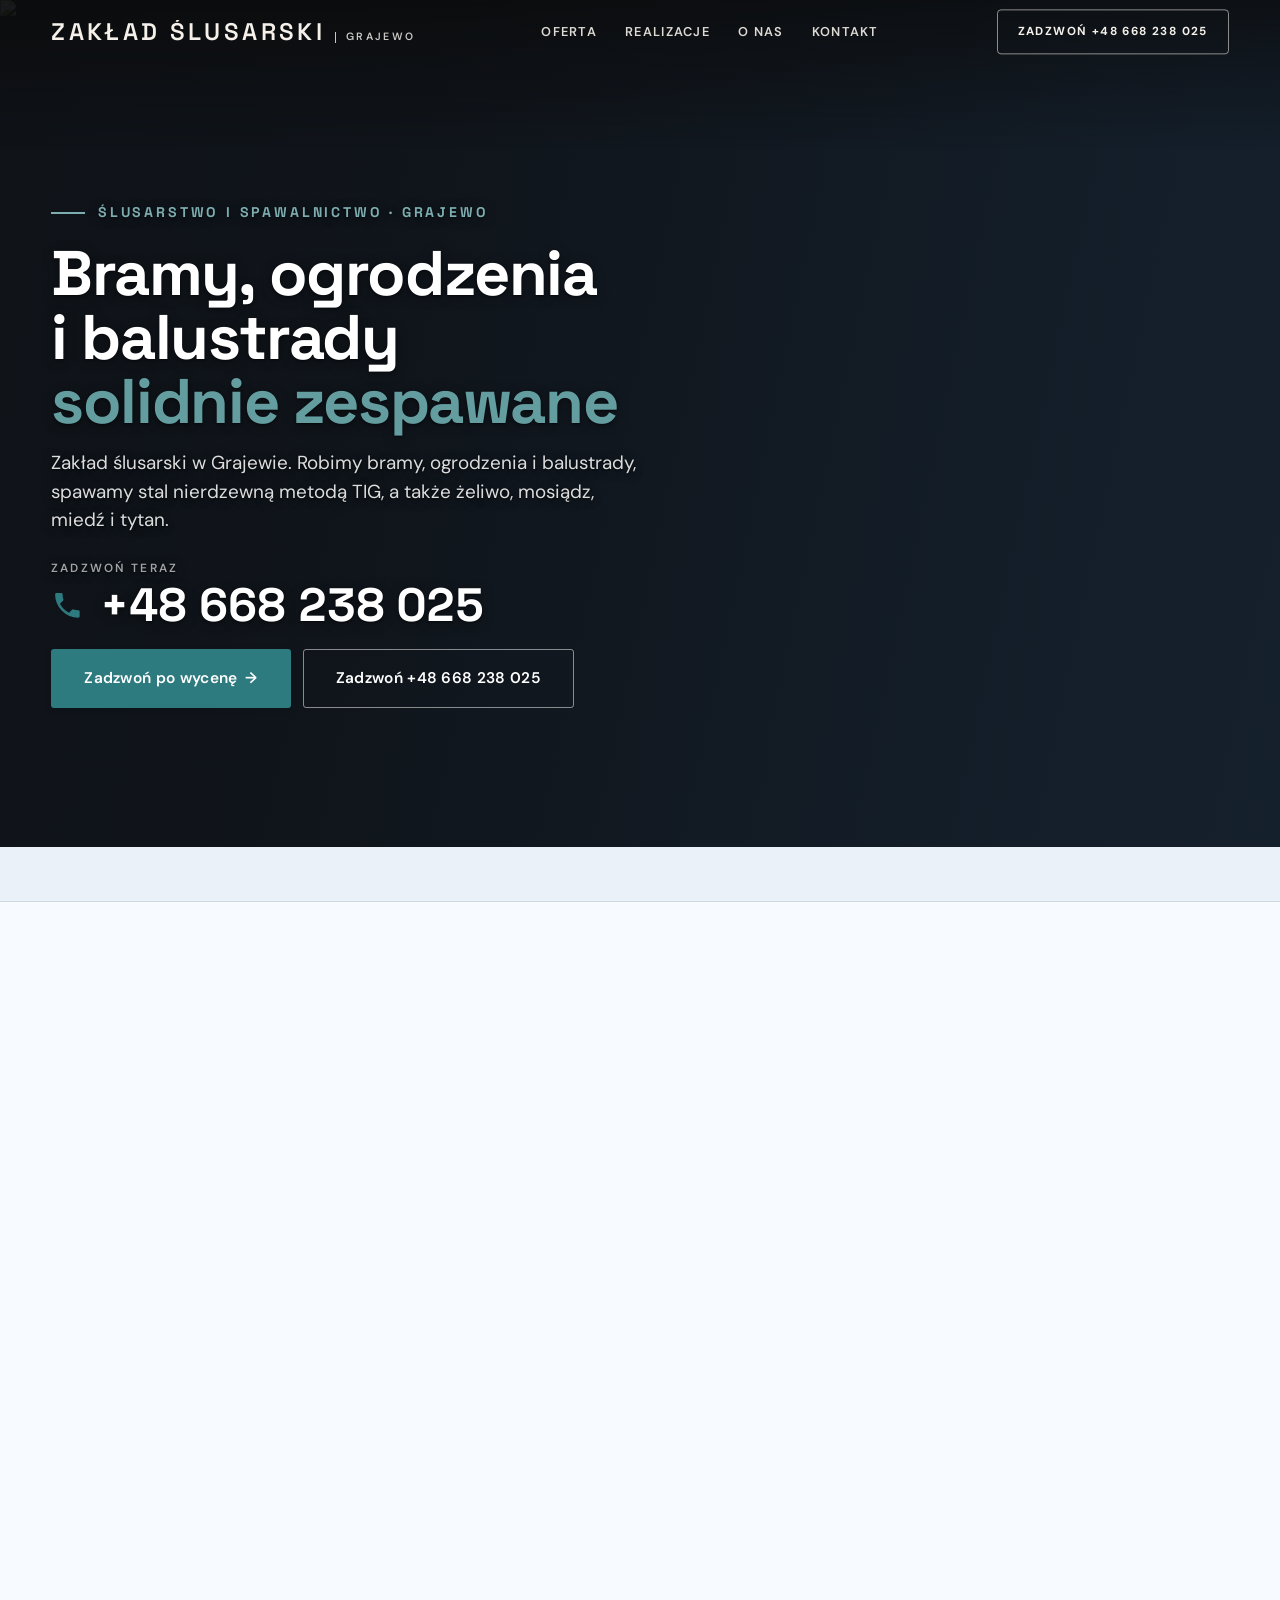
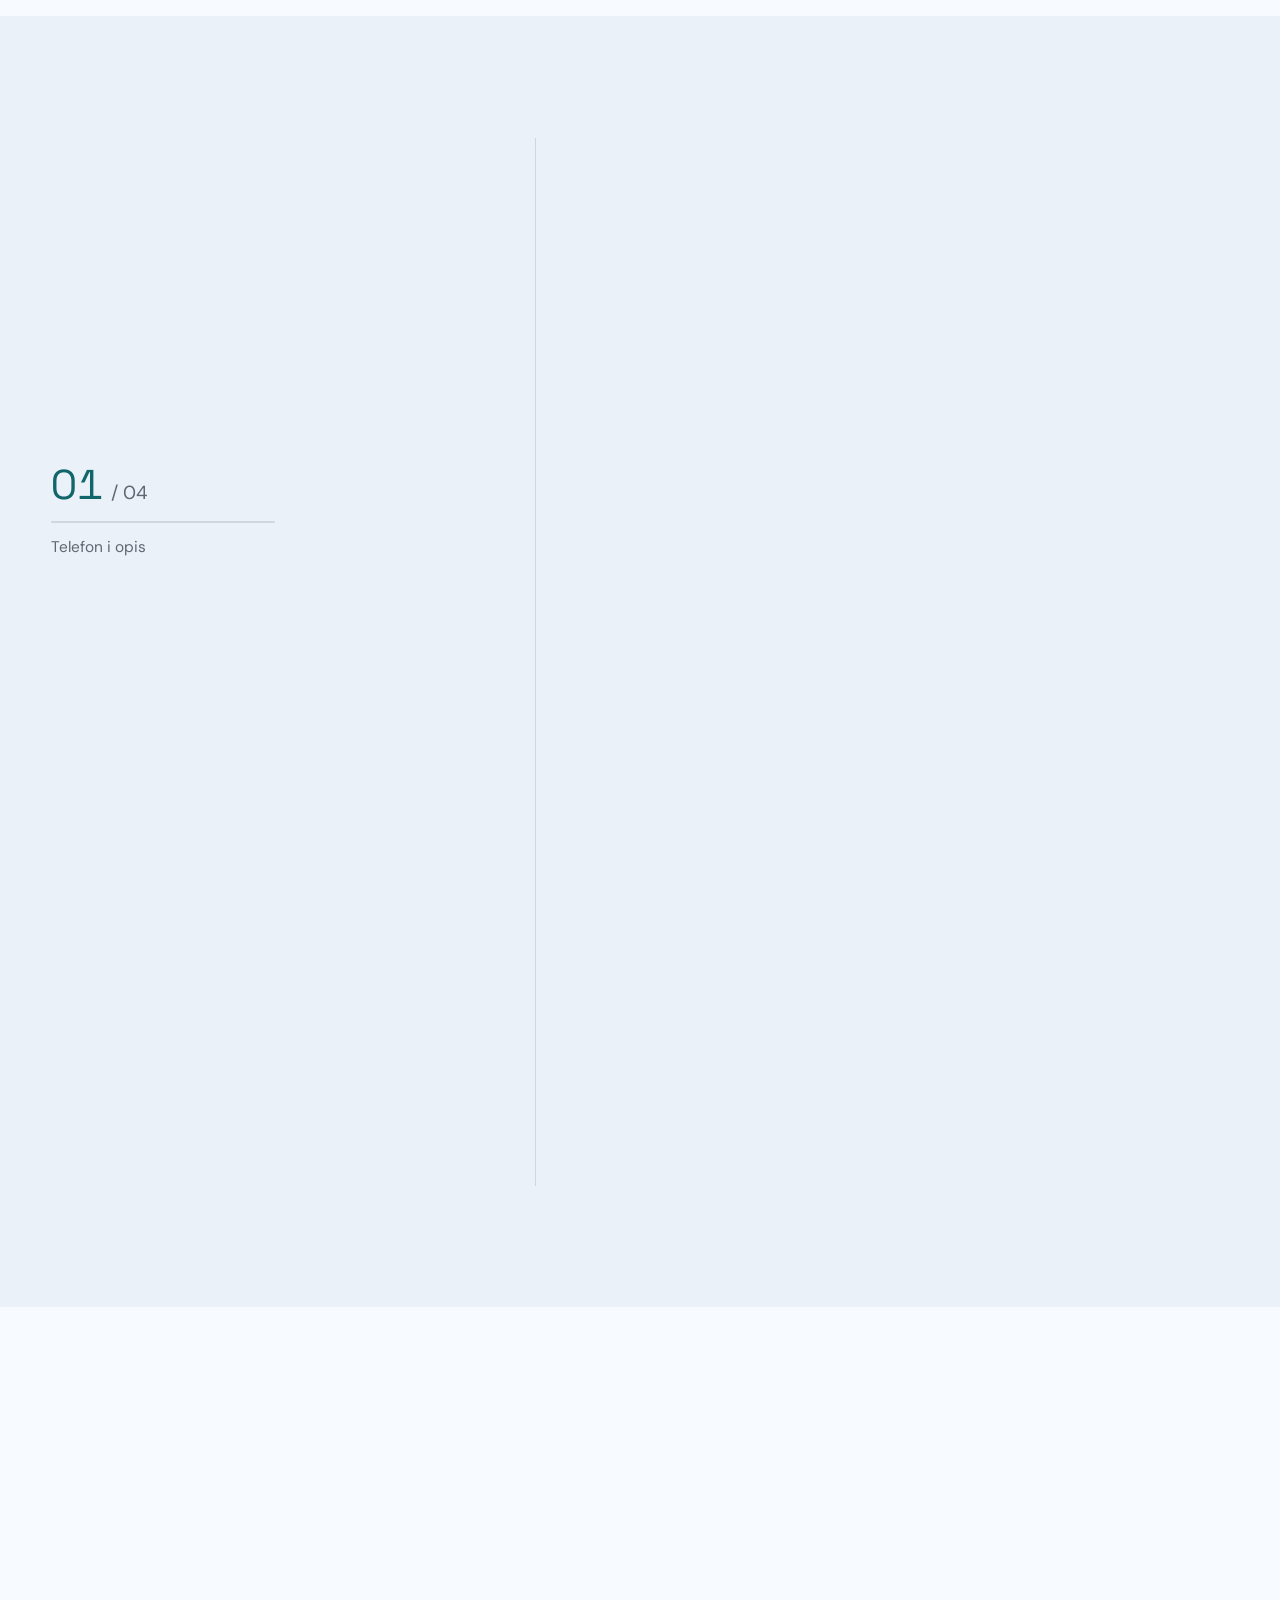
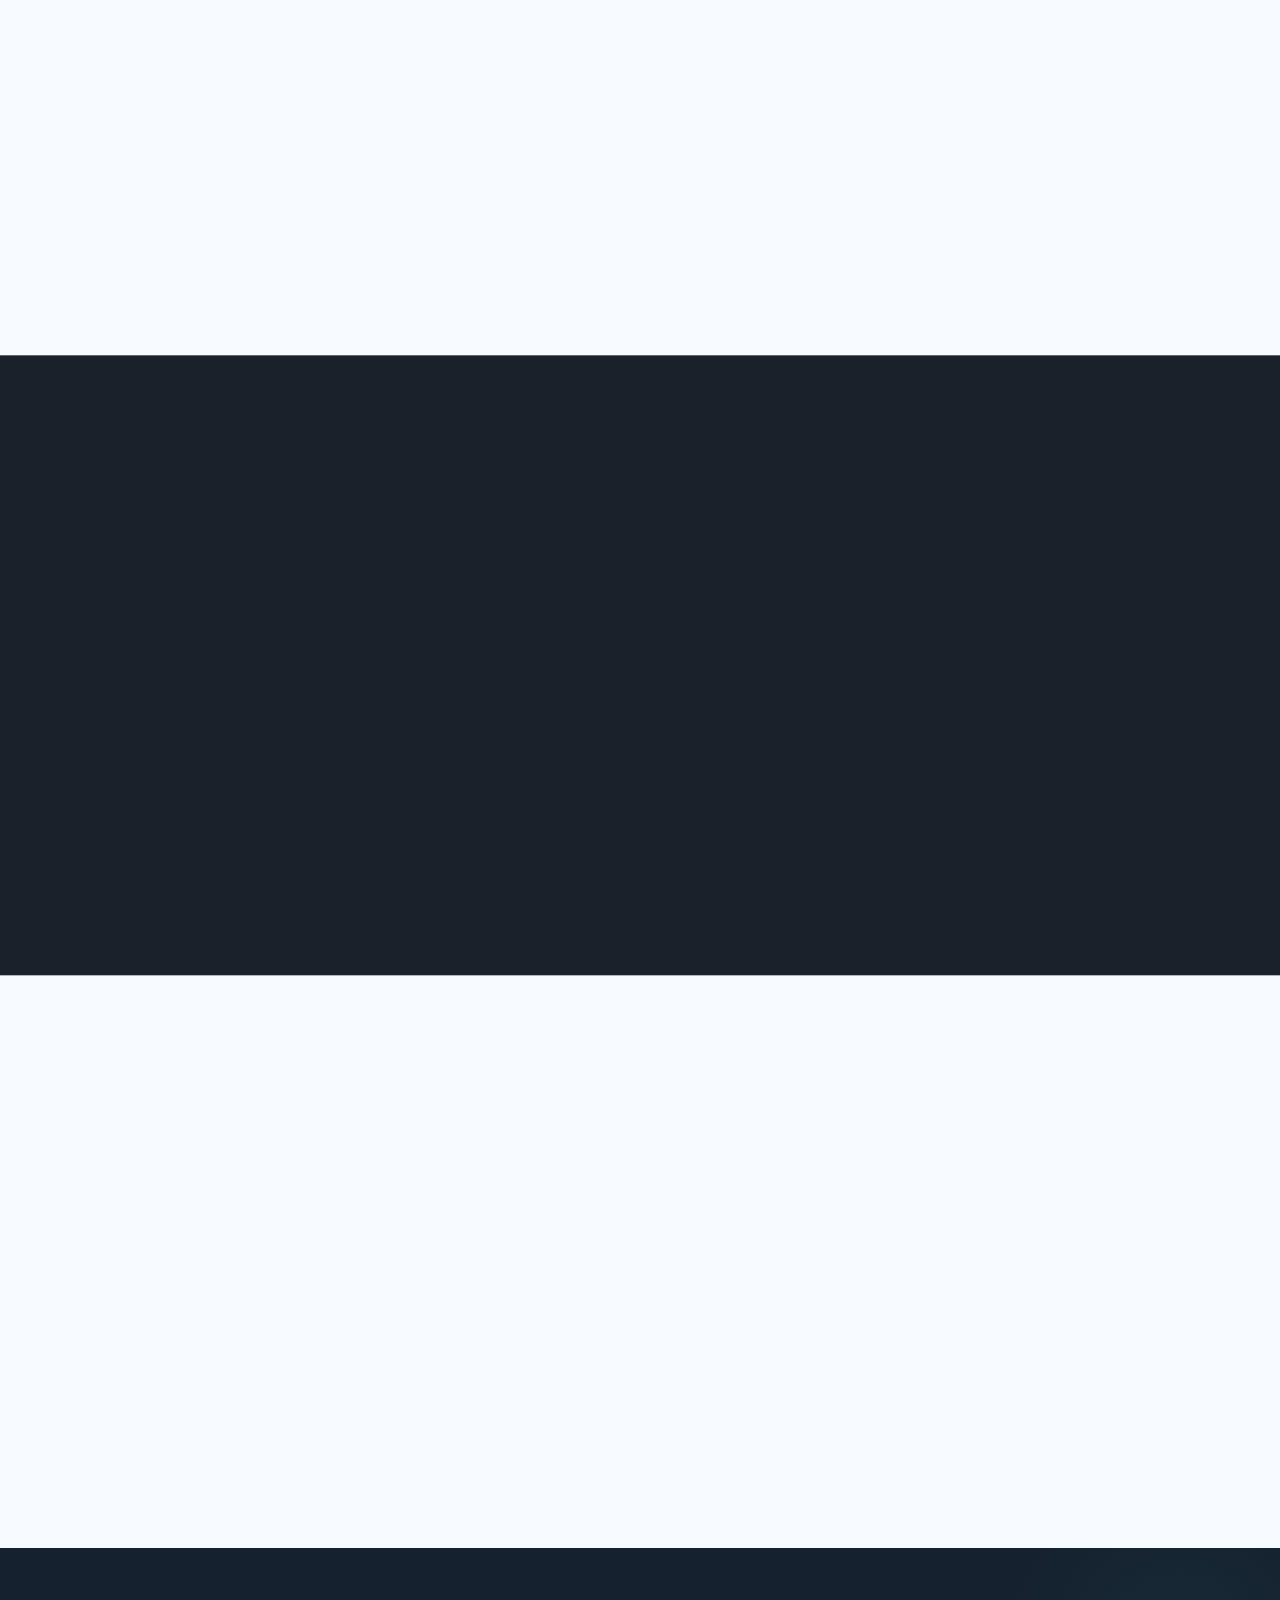
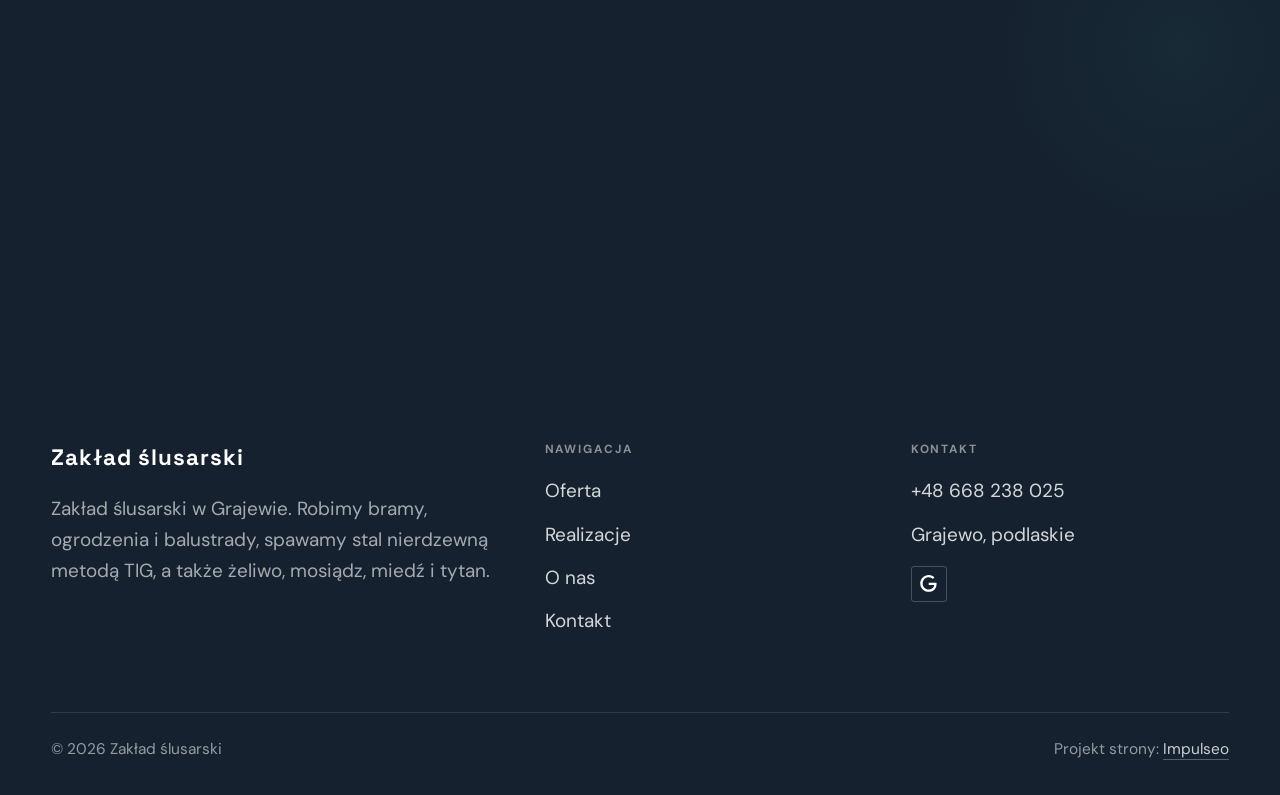
==== index.html @ c6f27fa3 "Strona demo: zaklad-slusarski-grajewo" ====
<!DOCTYPE html>
<html lang="pl">
<head>
<meta charset="UTF-8">
<meta name="viewport" content="width=device-width, initial-scale=1.0">
<title>Zakład ślusarski - Bramy · Ogrodzenia · Spawanie · Grajewo</title>
<meta name="description" content="Zakład ślusarski z Grajewa: bramy, ogrodzenia i balustrady, także ze stali nierdzewnej, oraz spawanie TIG, żeliwa, mosiądzu, miedzi i tytanu. Zlecenia z całego Podlasia. Zadzwoń po wycenę.">
<link rel="canonical" href="https://kris20032.github.io/zaklad-slusarski-grajewo/">
<meta name="robots" content="noindex, nofollow">
<meta property="og:type" content="website">
<meta property="og:locale" content="pl_PL">
<meta property="og:site_name" content="Zakład ślusarski">
<meta property="og:title" content="Zakład ślusarski - Bramy · Ogrodzenia · Spawanie · Grajewo">
<meta property="og:description" content="Zakład ślusarski z Grajewa: bramy, ogrodzenia i balustrady, także ze stali nierdzewnej, oraz spawanie TIG, żeliwa, mosiądzu, miedzi i tytanu. Zlecenia z całego Podlasia. Zadzwoń po wycenę.">
<meta property="og:url" content="https://kris20032.github.io/zaklad-slusarski-grajewo/">
<meta property="og:image" content="https://kris20032.github.io/zaklad-slusarski-grajewo/img/og.jpg">
<meta property="og:image:width" content="1200">
<meta property="og:image:height" content="630">
<meta name="twitter:card" content="summary_large_image">
<script type="application/ld+json">{"@context": "https://schema.org", "@type": "LocalBusiness", "name": "Zakład ślusarski", "url": "https://kris20032.github.io/zaklad-slusarski-grajewo/", "telephone": "+48668238025", "image": "https://kris20032.github.io/zaklad-slusarski-grajewo/img/og.jpg", "areaServed": "Grajewo", "sameAs": ["https://www.google.com/maps/place/%C5%9Alusarz.+Spawacz.+Cybula+Z./@53.6494429,22.4550331,332m/data=!3m1!1e3!4m6!3m5!1s0x46e1cbe7ddc64737:0x98b8881cfc26674a!8m2!3d53.6492453!4d22.4533509!16s%2Fg%2F1tm0rvg4"]}</script>
<link rel="preconnect" href="https://fonts.googleapis.com">
<link rel="preconnect" href="https://fonts.gstatic.com" crossorigin>
<link href="https://fonts.googleapis.com/css2?family=Space+Grotesk:wght@500;600;700&family=DM+Sans:opsz,wght@9..40,400;9..40,500;9..40,600&display=swap" rel="stylesheet">
<link rel="stylesheet" href="assets/styles.css?v=7d5a4fa3">
</head>
<body>

<header class="nav">
  <div class="wrap nav-inner">
    <a class="brand" href="index.html"><span class="name">Zakład ślusarski</span><span class="sub">Grajewo</span></a>
    <nav class="nav-links">
      <a href="oferta.html">Oferta</a>
      <a href="realizacje.html">Realizacje</a>
      <a href="o-nas.html">O nas</a>
      <a href="kontakt.html">Kontakt</a>
      <a href="tel:+48668238025" class="btn btn-accent">Zadzwoń +48 668 238 025</a>
    </nav>
    <button class="nav-toggle" aria-label="Menu"><span></span><span></span><span></span></button>
  </div>
</header>

<main>
<section class="hero-fach">
  <img class="hf-photo" src="img/hero.jpg" fetchpriority="high" data-rotate="img/g13.jpg" alt="Zakład ślusarski" width="1600" height="1068">
  <div class="hf-panel">
    <div class="hf-inner">
      <span class="hf-kicker">Ślusarstwo i spawalnictwo · Grajewo</span>
      <h1 class="hf-title">Bramy, ogrodzenia i balustrady <em>solidnie zespawane</em></h1>
      <p class="hf-lead">Zakład ślusarski w Grajewie. Robimy bramy, ogrodzenia i balustrady, spawamy stal nierdzewną metodą TIG, a także żeliwo, mosiądz, miedź i tytan.</p>
      <a class="hf-phone" href="tel:+48668238025"><span class="hf-phone-lab">Zadzwoń teraz</span><span class="hf-phone-num"><svg class="ico-tel" width="16" height="16" viewBox="0 0 24 24" fill="none" aria-hidden="true"><path d="M6.6 10.8a15.5 15.5 0 0 0 6.6 6.6l2.2-2.2a1 1 0 0 1 1-.24 11.4 11.4 0 0 0 3.6.58 1 1 0 0 1 1 1V20a1 1 0 0 1-1 1A17 17 0 0 1 3 4a1 1 0 0 1 1-1h3.5a1 1 0 0 1 1 1c0 1.25.2 2.46.58 3.6a1 1 0 0 1-.25 1l-2.23 2.2Z" fill="currentColor"/></svg> +48 668 238 025</span></a>
      <div class="hf-actions">
        <a href="kontakt.html" class="btn btn-accent">Zadzwoń po wycenę <span class="arr">→</span></a>
        <a href="tel:+48668238025" class="btn btn-ghost hf-ghost">Zadzwoń +48 668 238 025</a>
      </div>
    </div>
  </div>
</section>
<section class="fach-promise">
  <div class="wrap">
    <ul class="fp-row reveal"><li>Spawanie TIG i metali kolorowych</li><li>Zlecenia z całego Podlasia</li><li>Gwarancja na wykonane prace</li></ul>
  </div>
</section>
<section class="gateways-band">
  <div class="wrap">
    <div class="gateways">
      <a href="oferta.html" class="gateway reveal"><img src="img/g1.jpg" alt="Bramy i furtki" loading="lazy" width="1024" height="681" decoding="async"><span class="g-ttl">Bramy i furtki</span></a>
      <a href="oferta.html" class="gateway reveal"><img src="img/g2.jpg" alt="Ogrodzenia" loading="lazy" width="1600" height="1066" decoding="async"><span class="g-ttl">Ogrodzenia</span></a>
      <a href="oferta.html" class="gateway reveal"><img src="img/g3.jpg" alt="Balustrady" loading="lazy" width="1600" height="1068" decoding="async"><span class="g-ttl">Balustrady</span></a>
    </div>
  </div>
</section>
<section class="proces proces-os fachowcy">
  <div class="wrap proc-grid">
    <div class="proc-side">
      <div class="head reveal">
        <span class="eyebrow">Jak pracujemy</span>
        <h2>Wiesz, na czym stoisz - na każdym etapie</h2>
        <p>Od pierwszego telefonu do odbioru roboty - krok po kroku.</p>
      </div>
      <div class="proc-count" aria-hidden="true"><span class="pc-cur">01</span><span class="pc-all">/ 04</span></div>
      <div class="proc-bar" aria-hidden="true"><i></i></div>
      <p class="proc-now" aria-hidden="true">Telefon i opis</p>
    </div>
    <ol class="proces-line">
      <li class="reveal"><span class="pno">01</span><h3>Telefon i opis</h3><p>Mówisz, co ma powstać albo co trzeba naprawić. Ustalamy wymiary, materiał i wygląd.</p></li>
      <li class="reveal"><span class="pno">02</span><h3>Projekt i wycena</h3><p>Pracujemy na Twoim projekcie albo proponujemy własny. Wycenę znasz przed rozpoczęciem pracy.</p></li>
      <li class="reveal"><span class="pno">03</span><h3>Wykonanie</h3><p>Tniemy, spawamy i wykańczamy element specjalistycznym sprzętem.</p></li>
      <li class="reveal"><span class="pno">04</span><h3>Odbiór z gwarancją</h3><p>Odbierasz gotową pracę z gwarancją zależną od rodzaju usługi.</p></li>
    </ol>
  </div>
</section>
<section>
  <div class="wrap">
    <div class="head reveal">
      <span class="eyebrow">Realizacje</span>
      <h2>Co wykonujemy</h2>
      <p>Bramy, ogrodzenia, balustrady i spawanie: przykłady prac, jakie wykonujemy na zamówienie.</p>
    </div>
    <div class="gallery">
      <div class="tile t-two3 reveal"><img src="img/g4.jpg" alt="Zakład ślusarski" loading="lazy" width="1600" height="1068" decoding="async"></div>
      <div class="tile t-third reveal"><img src="img/g5.jpg" alt="Zakład ślusarski" loading="lazy" width="1024" height="683" decoding="async"></div>
      <div class="tile t-third reveal"><img src="img/g6.jpg" alt="Zakład ślusarski" loading="lazy" width="1600" height="1066" decoding="async"></div>
      <div class="tile t-third reveal"><img src="img/g7.jpg" alt="Zakład ślusarski" loading="lazy" width="1600" height="1066" decoding="async"></div>
      <div class="tile t-third reveal"><img src="img/g8.jpg" alt="Zakład ślusarski" loading="lazy" width="1600" height="1068" decoding="async"></div>
    </div>
    <div style="margin-top:var(--space-7)" class="reveal"><a href="realizacje.html" class="btn btn-accent">Pełna galeria <span class="arr">→</span></a></div>
  </div>
</section>
<section class="fach-uslugi">
  <div class="wrap">
    <div class="head reveal">
      <span class="eyebrow">Co robimy</span>
      <h2>Zakres prac</h2>
      <p>Zakres prac, jaki robimy najczęściej - pełny opis i wycenę znajdziesz niżej.</p>
    </div>
    <ul class="fu-list">
      <li class="fu-row reveal"><div class="fu-name">Bramy i furtki</div><div class="fu-desc">Bramy wjazdowe i furtki spawane pod wymiar wjazdu, także ze stali nierdzewnej.</div><a class="fu-cta" href="kontakt.html">Wycena <span class="arr">→</span></a></li>
      <li class="fu-row reveal"><div class="fu-name">Ogrodzenia</div><div class="fu-desc">Przęsła i ogrodzenia metalowe dopasowane do posesji i do bramy, żeby całość wyglądała spójnie.</div><a class="fu-cta" href="kontakt.html">Wycena <span class="arr">→</span></a></li>
      <li class="fu-row reveal"><div class="fu-name">Balustrady</div><div class="fu-desc">Balustrady na schody, balkony i tarasy, również nierdzewne, które nie rdzewieją i łatwo je utrzymać w czystości.</div><a class="fu-cta" href="kontakt.html">Wycena <span class="arr">→</span></a></li>
      <li class="fu-row reveal"><div class="fu-name">Spawanie TIG</div><div class="fu-desc">Spawanie stali nierdzewnej metodą TIG: czysta, dokładna spoina, sprawdzona w przemyśle spożywczym i chemicznym.</div><a class="fu-cta" href="kontakt.html">Wycena <span class="arr">→</span></a></li>
      <li class="fu-row reveal"><div class="fu-name">Metale kolorowe i żeliwo</div><div class="fu-desc">Spawamy żeliwo, mosiądz, miedź i tytan. Naprawy i elementy, których nie podejmie się każdy warsztat.</div><a class="fu-cta" href="kontakt.html">Wycena <span class="arr">→</span></a></li>
      <li class="fu-row reveal"><div class="fu-name">Usługi ślusarskie</div><div class="fu-desc">Prace ślusarskie dla domów, firm, instytucji i zakładów przemysłowych, według Twojego projektu albo naszego.</div><a class="fu-cta" href="kontakt.html">Wycena <span class="arr">→</span></a></li>
    </ul>
    <div style="margin-top:var(--space-7)" class="reveal"><a href="oferta.html" class="btn btn-ghost">Pełna oferta <span class="arr">→</span></a></div>
  </div>
</section>
<section class="stopklatka" aria-hidden="true">
  <div class="stk-bg" style="background-image:url(img/g9.jpg)"></div>
</section>
<section class="opinie op-fallback">
  <div class="wrap">
    <div class="head center reveal">
      <span class="eyebrow">Opinie</span>
      <h2>Co mówią klienci</h2>
      <p>Opinie o naszej pracy znajdziesz na wizytówce firmy w Google.</p>
    </div>
  </div>
</section>
<section class="cta">
  <div class="wrap">
    <div class="reveal">
      <span class="eyebrow">Współpraca</span>
      <h2>Potrzebujesz bramy, balustrady albo spawania?</h2>
      <p>Zadzwoń i opisz zlecenie, a przygotujemy wycenę.</p>
    </div>
    <div class="cta-actions reveal">
      <a href="kontakt.html" class="btn btn-light">Zadzwoń po wycenę <span class="arr">→</span></a>
      <a href="tel:+48668238025" class="btn btn-ghost btn-ghost-cta">+48 668 238 025</a>
    </div>
  </div>
</section>
</main>

<footer>
  <div class="wrap">
    <div class="foot-grid">
      <div class="foot-brand">
        <div class="name">Zakład ślusarski</div>
        <p>Zakład ślusarski w Grajewie. Robimy bramy, ogrodzenia i balustrady, spawamy stal nierdzewną metodą TIG, a także żeliwo, mosiądz, miedź i tytan.</p>
      </div>
      <div class="foot-col">
        <h4>Nawigacja</h4>
        <a href="oferta.html">Oferta</a>
        <a href="realizacje.html">Realizacje</a>
        <a href="o-nas.html">O nas</a>
        <a href="kontakt.html">Kontakt</a>
      </div>
      <div class="foot-col">
        <h4>Kontakt</h4>
        <a href="tel:+48668238025">+48 668 238 025</a>
        <p>Grajewo, podlaskie</p>
      <div class="foot-soc">
        <a class="soc" href="https://www.google.com/maps/place/%C5%9Alusarz.+Spawacz.+Cybula+Z./@53.6494429,22.4550331,332m/data=!3m1!1e3!4m6!3m5!1s0x46e1cbe7ddc64737:0x98b8881cfc26674a!8m2!3d53.6492453!4d22.4533509!16s%2Fg%2F1tm0rvg4" target="_blank" rel="noopener" aria-label="Google - Zakład ślusarski"><svg viewBox="0 0 24 24" aria-hidden="true" focusable="false"><path d="M12.48 10.92v3.28h7.84c-.24 1.84-.853 3.187-1.787 4.133-1.147 1.147-2.933 2.4-6.053 2.4-4.827 0-8.6-3.893-8.6-8.72s3.773-8.72 8.6-8.72c2.6 0 4.507 1.027 5.907 2.347l2.307-2.307C18.747 1.44 16.133 0 12.48 0 5.867 0 .307 5.387.307 12s5.56 12 12.173 12c3.573 0 6.267-1.173 8.373-3.36 2.16-2.16 2.84-5.213 2.84-7.667 0-.76-.053-1.467-.173-2.053H12.48z" fill="currentColor"/></svg></a>
      </div>
      </div>
    </div>
    <div class="foot-bot">
      <span>© 2026 Zakład ślusarski</span>
      <span>Projekt strony: <a class="foot-credit" href="https://impulseo.pl" target="_blank" rel="noopener">Impulseo</a></span>
    </div>
  </div>
</footer>
<div class="sticky-call"><a class="sc-call" href="tel:+48668238025"><svg class="ico-tel" width="16" height="16" viewBox="0 0 24 24" fill="none" aria-hidden="true"><path d="M6.6 10.8a15.5 15.5 0 0 0 6.6 6.6l2.2-2.2a1 1 0 0 1 1-.24 11.4 11.4 0 0 0 3.6.58 1 1 0 0 1 1 1V20a1 1 0 0 1-1 1A17 17 0 0 1 3 4a1 1 0 0 1 1-1h3.5a1 1 0 0 1 1 1c0 1.25.2 2.46.58 3.6a1 1 0 0 1-.25 1l-2.23 2.2Z" fill="currentColor"/></svg> Zadzwoń</a><a class="sc-quote" href="kontakt.html">Zadzwoń po wycenę</a></div>
<div class="demo-wazne" data-do="2026-11-24" data-cykl="3" hidden><svg class="dw-ico" width="13" height="13" viewBox="0 0 24 24" fill="none" aria-hidden="true"><circle cx="12" cy="12" r="8.6" stroke="currentColor" stroke-width="1.8"/><path d="M12 7.2V12l3.3 2" stroke="currentColor" stroke-width="1.8" stroke-linecap="round"/></svg><span class="dw-txt"></span></div>

<script src="assets/main.js"></script>
</body>
</html>
---- assets/styles.css ----
/* ============================================================
   STOLBASZ — premium, architektoniczny B2B fit-out
   Jasna paleta, zero brązu. System wg premium-web-craft.
   Projekt strony: Impulseo (impulseo.pl)
   ============================================================ */

:root{
  /* PALETA — jasna, architektoniczna, chłodna */
  --paper:#F4F6F8;          /* główne tło */
  --paper-2:#E7EBEF;        /* sekcje alternatywne (chłodny jasny szary) */
  --paper-3:#E7EBEF;        /* delikatne wypełnienia */
  --ink:#15212E;            /* tekst główny — chłodny grafit */
  --ink-soft:#243443;       /* nagłówki drugorzędne */
  --muted:#6B7785;          /* tekst poboczny */
  --line:rgba(21,33,46,.12);/* hairline */
  --accent:#E8A317;         /* stonowany petrol-slate — jedyny akcent */
  --accent-d:#C9870C;
  --accent-soft:rgba(232,163,23,.10);
  --dark:#15212E;           /* sekcje ciemne (stopka/CTA) */

  /* HOVER ZDJĘĆ — JEDEN standard dla całego silnika (decyzja K. 04.08.2026, artefakt z wariantami).
     AKTUALNE (K.+Szymon 09.08.2026, wybór z artefaktu 6 wariantów): zoom 1.05 przy 1.4s -
     przy tak długim czasie mocniejszy kadr NIE skacze, tylko „oddycha". Poprzedni standard
     (1.02 / .55s z 04.08) odbierany jako dynamiczny i szybki.
     Spoczynek lekko przygaszony, ale TYLKO tam, gdzie jest mysz (@media hover:hover) —
     na telefonie zdjęcia zostają w pełnej jasności. */
  --img-zoom:1.05;                   /* K.+Szymon 09.08: wariant F z artefaktu porównawczego */
  --img-rest:brightness(.95) saturate(.99);
  --img-hot:brightness(1.06) saturate(1.05);
  --img-dur:1.4s;                    /* K.+Szymon 09.08 (wariant F): powoli = elegancko */
  --img-ease:cubic-bezier(.16,.84,.44,1);  /* miękki ogon, efekt „oddychania" */

  /* ODSTĘPY — skala 4/8 */
  --space-1:4px; --space-2:8px; --space-3:12px; --space-4:16px; --space-5:24px;
  --space-6:32px; --space-7:48px; --space-8:64px; --space-9:96px; --space-10:128px;

  /* TYPOGRAFIA — fluid clamp() (skala podbita 16.07.2026: większe, czytelniejsze litery — uwaga Adama) */
  --text-sm:clamp(.9rem,.87rem + .12vw,1rem);
  --text-base:clamp(1.08rem,1.04rem + .18vw,1.2rem);
  --text-lg:clamp(1.24rem,1.15rem + .34vw,1.44rem);
  --text-h3:clamp(1.34rem,1.22rem + .55vw,1.66rem);
  --text-h2:clamp(2.1rem,1.66rem + 2.1vw,3.1rem);
  --text-h1:clamp(2.9rem,2.1rem + 4vw,5.1rem);

  /* PROMIENIE — architektoniczne, raczej ostre */
  --r-sm:3px; --r-md:6px; --r-lg:10px;

  /* RUCH */
  --ease:cubic-bezier(.25,.46,.45,.94); --dur:.24s;

  /* CIENIE — miękkie, warstwowe */
  --sh-sm:0 1px 2px rgba(16,24,32,.04), 0 2px 8px rgba(16,24,32,.05);
  --sh-md:0 2px 6px rgba(16,24,32,.05), 0 12px 28px -8px rgba(16,24,32,.12);
  --sh-lg:0 6px 14px rgba(16,24,32,.07), 0 26px 56px -18px rgba(16,24,32,.22);

  --hairline:1px solid var(--line);

  --font-display:'Space Grotesk','Inter',sans-serif;
  --font-body:'DM Sans','Inter',sans-serif;
}

*{box-sizing:border-box;margin:0;padding:0}
html{scroll-behavior:smooth}
body{
  font-family:var(--font-body);
  font-size:var(--text-base);
  line-height:1.65;
  color:var(--ink);
  background:var(--paper);
  -webkit-font-smoothing:antialiased;
  text-rendering:optimizeLegibility;
}
img{max-width:100%;height:auto;display:block}  /* height:auto = width/height z atrybutów trzyma proporcje (TOP#12) */
a{color:inherit;text-decoration:none}

.wrap{width:min(92%,1180px);margin-inline:auto}
section{padding-block:clamp(52px,6.5vw,96px)}

h1,h2,h3{font-family:var(--font-display);font-weight:700;line-height:1.08;letter-spacing:-.02em;color:var(--ink)}
h1{font-size:var(--text-h1);letter-spacing:-.035em}
h2{font-size:var(--text-h2);letter-spacing:-.025em}
h3{font-size:var(--text-h3)}
/* MIARA — długość wiersza. WCAG 2.2 SC 1.4.8: max 80 znaków; Butterick: 45–90.
   68ch daje realnie 72–78 znaków polskiego tekstu, czyli z zapasem pod granicą.
   Wcześniej limit miał TYLKO <p> — <li>, <blockquote> i <dd> nie miały żadnego,
   i to jedyny powód, dla którego 23 bloki na dwóch oddanych stronach jadą po
   83–106 znaków w wierszu (pomiar 07.08.2026, bramka `miara`).
   ⚠️ Listy i definicje ograniczamy TYLKO bez klasy: `ul`/`ol` z klasą to u nas
   układ (siatki kafli, menu), a nie tekst ciągły — tam miarę wyznacza układ. */
/* 60ch, nie 68ch (K. 10.08): po zmianie fontów na węższe kroje (DM Sans i spółka)
   w 68ch mieściło się ~90 znaków - bramka pikselowa słusznie zgłaszała przekroczenie
   granicy 80. Pomiar na żywej przeglądarce: 60ch = 90 znaków, 53ch = ~78 znaków, czyli normę WCAG 1.4.8. */
:root{ --miara:53ch }
p{max-width:min(100%,var(--miara))}
blockquote,
ul:not([class])>li, ol:not([class])>li,
dl:not([class])>dd{max-width:min(100%,var(--miara))}

/* ⚠️ Świadomie BEZ wyjątku `.tile p,.card p,.svc p{max-width:none}`, choć nasuwa się sam:
   te akapity BYŁY już ograniczone (stare `p{max-width:65ch}`), więc „wyjątek" nie odblokowałby
   niczego nowego — tylko ROZLUŹNIŁ stan sprzed zmiany na wszystkich demach naraz.
   `figcaption` żadna z reguł wyżej nie dotyczy, więc też nie potrzebuje zwolnienia. */

/* ŁAMANIE. `balance` wyrównuje długości wierszy w nagłówku, `pretty` pilnuje ostatniego
   wiersza akapitu, żeby nie został w nim jeden wyraz. Obsługiwane od Chrome 117 /
   Safari 17.5; starsze przeglądarki po prostu ignorują tę własność.
   `text-wrap:pretty` nie występowało dotąd ANI RAZ w silniku ani w repo klientów. */
h1,h2,h3,.lead,.lede{text-wrap:balance}
p,li,blockquote,dd{text-wrap:pretty}

.eyebrow{
  font-family:var(--font-body);
  font-size:var(--text-sm);
  font-weight:600;
  letter-spacing:.18em;
  text-transform:uppercase;
  color:var(--accent);
  display:inline-flex;align-items:center;gap:var(--space-3);
}
/* flex:none + margin-top = kreska trzyma się PIERWSZEJ linii. Wcześniej align-items:center
   centrowało ją względem całego bloku i przy zawinięciu (długi kicker typu
   „…WNĘTRZ · LESZNO · OD 2019") druga linia lądowała z brzydkim wcięciem. */
.eyebrow{align-items:flex-start}
.eyebrow>*,.eyebrow{text-wrap:balance}   /* dlugi kicker lamal sie na sierote typu samo „2019" w drugiej linii */
.eyebrow::before{content:"";width:28px;height:1px;background:var(--accent);display:inline-block;flex:none;margin-top:.62em}

.muted{color:var(--muted)}
.lead{font-size:var(--text-lg);line-height:1.55;color:var(--ink-soft);max-width:50ch}

/* ---------- BUTTONS ---------- */
.btn{
  display:inline-flex;align-items:center;gap:var(--space-2);
  font-weight:600;font-size:var(--text-sm);letter-spacing:.02em;
  padding:var(--space-4) var(--space-6);
  border-radius:var(--r-sm);
  transition:transform var(--dur) var(--ease),box-shadow var(--dur) var(--ease),background var(--dur) var(--ease);
  cursor:pointer;border:1px solid transparent;
}
.btn-accent{background:var(--accent);color:#fff;box-shadow:var(--sh-sm)}
.btn-accent:hover{background:var(--accent-d);transform:translateY(-2px);box-shadow:var(--sh-md)}
.btn-accent:active{transform:translateY(0);box-shadow:var(--sh-sm)}
.btn-ghost{background:transparent;color:var(--ink);border-color:var(--line)}
.btn-ghost:hover{border-color:var(--accent);color:var(--accent);transform:translateY(-2px)}
.btn-light{background:#fff;color:var(--ink);box-shadow:var(--sh-sm)}
.btn-light:hover{transform:translateY(-2px);box-shadow:var(--sh-md)}
.btn .arr{transition:transform var(--dur) var(--ease)}
.btn:hover .arr{transform:translateX(4px)}

/* ---------- NAV ---------- */
.nav{
  position:sticky;top:0;z-index:50;
  background:color-mix(in srgb,var(--paper) 88%,transparent);
  backdrop-filter:saturate(140%) blur(10px);
  border-bottom:var(--hairline);
}
.nav-inner{display:flex;align-items:center;justify-content:space-between;gap:var(--space-5);height:72px}
/* ANTY-NACHODZENIE (K. 05.08.2026): długa nazwa firmy + przycisk z pełnym numerem nie mieściły się w pasku
   i flex ściskał linki PONIŻEJ ich treści - "Kontakt" wchodził na ramkę "Zadzwoń +48 ...". Teraz ustępuje
   nazwa marki (skrót wielokropkiem), a menu i przycisk nigdy się nie kurczą ani nie zachodzą na siebie. */
.brand{display:flex;flex-direction:column;line-height:1;min-width:0;flex:0 1 auto}
.brand .name{font-family:var(--font-display);font-weight:800;font-size:1.35rem;letter-spacing:.04em;white-space:nowrap;overflow:hidden;text-overflow:ellipsis}
.brand .sub{font-size:.62rem;letter-spacing:.34em;text-transform:uppercase;color:var(--muted);margin-top:5px;white-space:nowrap;overflow:hidden;text-overflow:ellipsis}
.nav-links{display:flex;align-items:center;gap:var(--space-6);flex:0 0 auto}
.nav-links a{font-size:var(--text-sm);font-weight:500;color:var(--ink-soft);position:relative;padding-block:4px;white-space:nowrap;transition:color var(--dur) var(--ease)}
.nav-links a::after{content:"";position:absolute;left:0;bottom:0;width:0;height:1.5px;background:var(--accent);transition:width var(--dur) var(--ease)}
.nav-links a:hover,.nav-links a.active{color:var(--ink)}
.nav-links a:hover::after,.nav-links a.active::after{width:100%}
.nav-links .btn{padding:var(--space-2) var(--space-5)}
/* przyciski w nav: właściwy kolor (przebij .nav-links a) + bez podkreślenia */
.nav-links a.btn-accent{color:#fff}
.nav-links a.btn-ghost,.nav-links a.btn-light{color:var(--ink)}
/* CTA w pasku: NIE podkreślenie spod linków menu, ale ten sam przelatujący błysk,
   co na wszystkich innych przyciskach (zgłoszenie K. 13.08.2026 - „na hero jest efekt
   światła przechodzącego przez przycisk, na navbarze go nie ma, a mają być identyczne").
   Reguła `.nav-links a::after` jest silniejsza od `.btn::after`, więc trzeba jej
   geometrię wyzerować i wpisać połysk z nazwy - samo `display:none` gasiło efekt. */
.nav-links a.btn::after{
  display:block;content:"";position:absolute;inset:0;z-index:-1;pointer-events:none;
  width:auto;height:auto;border-radius:inherit;   /* kasuje geometrię podkreślenia (width:0;height:1.5px) */
  background:linear-gradient(100deg,transparent 32%,rgba(255,255,255,.20) 50%,transparent 68%);
  translate:-120% 0}
@media (prefers-reduced-motion:no-preference){
  .nav-links a.btn:hover::after{translate:120% 0;transition:translate .75s var(--mt-ease,cubic-bezier(.16,.84,.44,1))}
}
.nav-toggle{display:none;background:none;border:none;cursor:pointer;flex-direction:column;gap:5px;padding:8px}
.nav-toggle span{width:24px;height:2px;background:var(--ink);transition:var(--dur)}
/* Ciasny zakres MIĘDZY menu mobilnym a pełnym pulpitem: zbijamy odstępy i nazwę marki,
   żeby wszystko zmieściło się naturalnie, zanim w ogóle dojdzie do skracania wielokropkiem. */
@media(max-width:1280px) and (min-width:921px){
  .nav-links{gap:var(--space-4)}
  .nav-links .btn{padding:var(--space-2) var(--space-4)}
  .brand .name{font-size:1.15rem}
}

/* ---------- HERO (split) ---------- */
.hero{position:relative;overflow:hidden;border-bottom:var(--hairline)}
.hero-grid{display:grid;grid-template-columns:1.05fr .95fr;gap:clamp(24px,4vw,60px);align-items:center;
  padding-block:clamp(36px,4.5vw,64px)}
.hero-copy .eyebrow{margin-bottom:var(--space-5)}
.hero-copy h1{margin-bottom:var(--space-5)}
.hero-copy .lead{margin-bottom:var(--space-7)}
.hero-actions{display:flex;flex-wrap:wrap;gap:var(--space-4)}
.hero-art{position:relative;aspect-ratio:4/3;border-radius:var(--r-lg);overflow:hidden;box-shadow:var(--sh-lg)}
.hero-art img{width:100%;height:100%;object-fit:cover}
.hero-art::after{content:"";position:absolute;inset:0;background:linear-gradient(180deg,transparent 55%,rgba(18,24,28,.28))}
.hero-badge{position:absolute;left:var(--space-5);bottom:var(--space-5);z-index:2;
  background:rgba(252,252,251,.94);backdrop-filter:blur(4px);
  border-radius:var(--r-md);padding:var(--space-4) var(--space-5);box-shadow:var(--sh-md);max-width:78%}
.hero-badge strong{display:block;font-family:var(--font-display);font-size:1rem;letter-spacing:-.01em}
.hero-badge span{font-size:var(--text-sm);color:var(--muted)}

/* ---------- HERO duży / kinowy (strona główna) ---------- */
.hero-cine{position:relative;min-height:clamp(560px,82vh,840px);min-height:clamp(560px,82svh,840px);display:flex;align-items:center;overflow:hidden;border-bottom:var(--hairline)}
.hero-cine>img{position:absolute;inset:0;width:100%;height:100%;object-fit:cover;z-index:0}
.hero-cine::after{content:"";position:absolute;inset:0;z-index:1;
  background:linear-gradient(95deg,rgba(13,18,23,.86) 0%,rgba(13,18,23,.64) 32%,rgba(13,18,23,.24) 62%,rgba(13,18,23,.04) 100%)}
.hero-cine .wrap{position:relative;z-index:2;padding-block:var(--space-8)}
.hero-cine .hero-copy{max-width:660px}
.hero-cine .eyebrow{color:#fff;margin-bottom:var(--space-5)}
.hero-cine .eyebrow::before{background:#fff}
.hero-cine h1{color:#fff;margin-bottom:var(--space-5);font-size:clamp(2.9rem,2rem + 4.4vw,5.2rem);text-wrap:balance}
.hero-cine .lead{color:rgba(255,255,255,.92);max-width:48ch;margin-bottom:var(--space-7)}
.hero-cine .hero-actions{display:flex;flex-wrap:wrap;gap:var(--space-4)}
/* NISKIE OKNO (laptop z dokiem i paskami przeglądarki ma ~700-780 px wysokości widoku):
   H1 do 5.2rem + długi lead nie mieściły się i przyciski wypadały POD krawędź ekranu -
   klient widział stronę bez ani jednego CTA. Skalujemy w dół, zamiast przycinać treść. */
@media(min-width:821px) and (max-height:820px){
  .hero-cine{min-height:clamp(520px,94svh,780px)}
  .hero-cine .wrap{padding-block:var(--space-6)}
  .hero-cine h1{font-size:clamp(2.2rem,1.5rem + 2.6vw,3.6rem);margin-bottom:var(--space-4)}
  .hero-cine .eyebrow{margin-bottom:var(--space-4)}
  .hero-cine .lead{margin-bottom:var(--space-5);max-width:44ch}
}
@media(max-width:680px){
  .hero-cine{min-height:clamp(520px,76vh,640px);min-height:clamp(520px,76svh,640px);align-items:flex-end}
  .hero-cine::after{background:linear-gradient(0deg,rgba(13,18,23,.9) 6%,rgba(13,18,23,.45) 55%,rgba(13,18,23,.25) 100%)}
  .hero-cine .wrap{padding-bottom:var(--space-9)}
  /* TELEFON (~90% oglądających): lead potrafił zająć 8 linii i zepchnąć CTA poza pierwszy ekran.
     Zwężamy interlinię i skalę - treści nie ucinamy, bo to ona sprzedaje. */
  .hero-cine .lead{font-size:.98rem;line-height:1.5;margin-bottom:var(--space-5)}
  .hero-cine .eyebrow{font-size:.72rem;letter-spacing:.13em;margin-bottom:var(--space-4)}
  .hero-cine .eyebrow::before{width:20px}
  .hero-cine h1{margin-bottom:var(--space-4)}
}

/* full-bleed hero variant (podstrony) */
.pagehead{position:relative;min-height:46vh;min-height:46svh;display:flex;align-items:flex-end;overflow:hidden;border-bottom:var(--hairline)}
.pagehead img{position:absolute;inset:0;width:100%;height:100%;object-fit:cover}
/* 10.08.2026 (decyzja K.): mocniejsze przyciemnienie + cień pod tekstem. Bramka mierzyła na
   nagłówkach podstron 3,38-3,43:1 przy wymaganych 4,5 — jasne zdjęcie (hala, śnieg, niebo)
   podchodziło pod biały tekst. Zdjęcia klientów są różne, więc kontrast musi dawać WARSTWA,
   a nie szczęśliwy dobór kadru. */
.pagehead::after{content:"";position:absolute;inset:0;background:linear-gradient(180deg,rgba(18,24,28,.40),rgba(18,24,28,.76))}
.pagehead .wrap{position:relative;z-index:2;padding-block:var(--space-9);color:#fff}
.pagehead h1{color:#fff;max-width:18ch;text-shadow:0 2px 16px rgba(0,0,0,.55)}
.pagehead .eyebrow{color:#fff}
.pagehead .eyebrow::before{background:#fff}
.pagehead p{color:rgba(255,255,255,.92);margin-top:var(--space-4);max-width:54ch;text-shadow:0 1px 12px rgba(0,0,0,.5)}

/* ---------- STRIP (pasek skrótów / liczby) ---------- */
.strip{background:var(--dark);color:#fff}
/* PASEK HASEŁ — standard 04.08.2026 (decyzja K.): 5 haseł w JEDNYM rzędzie, tekst WYŚRODKOWANY,
   węższe marginesy boczne niż reszta strony (pasek ma iść szerzej), równe wysokości kolumn. */
.strip .wrap{width:min(96%,1440px);display:grid;grid-template-columns:repeat(5,1fr);
  gap:var(--space-5);padding-block:var(--space-7);align-items:stretch}
.strip .item .k{font-family:var(--font-display);font-size:clamp(1.05rem,.82rem + .85vw,1.55rem);
  font-weight:800;letter-spacing:-.02em;color:#fff;line-height:1.18;text-wrap:balance}
.strip .item .v{font-size:var(--text-sm);color:rgba(255,255,255,.66);margin-top:var(--space-2);line-height:1.4}
.strip .item{border-left:2px solid var(--accent);padding-inline:var(--space-4);
  text-align:center;display:flex;flex-direction:column;justify-content:center}
/* liczba kolumn = liczba haseł, żeby ostatnie nie zostawało samo w drugim rzędzie.
   Klasę n-N nadaje multipage.py; domyślnie (bez klasy) pasek jest 5-kolumnowy. */
.strip.n-2 .wrap{grid-template-columns:repeat(2,1fr)}
.strip.n-3 .wrap{grid-template-columns:repeat(3,1fr)}
.strip.n-4 .wrap{grid-template-columns:repeat(4,1fr);gap:var(--space-6)}
.strip.n-4 .item .k{font-size:clamp(1.3rem,1rem + 1.1vw,2rem)}
.strip.n-6 .wrap{grid-template-columns:repeat(6,1fr);gap:var(--space-4)}
.strip.n-6 .item .k{font-size:clamp(.98rem,.8rem + .7vw,1.35rem)}
/* równe łamanie: zamiast "długa linia + jedno słowo" obie linie zbliżonej długości */
.strip .item .k{text-wrap:balance}

/* ---------- SECTION HEAD ---------- */
.head{max-width:48rem;margin-bottom:var(--space-8)}
.head.center{margin-inline:auto;text-align:center}
.head .eyebrow{margin-bottom:var(--space-4)}
.head h2{margin-bottom:var(--space-4)}
.head p{color:var(--muted);font-size:var(--text-lg);line-height:1.55}
.head.center p{margin-inline:auto}

/* ---------- INTRO SPLIT ---------- */
.split{display:grid;grid-template-columns:.92fr 1.08fr;gap:clamp(28px,5vw,80px);align-items:center}
.split.rev{grid-template-columns:1.08fr .92fr}
.split.rev .split-art{order:-1}
.split-art{position:relative;aspect-ratio:5/4;border-radius:var(--r-lg);overflow:hidden;box-shadow:var(--sh-lg)}
.split-art img{width:100%;height:100%;object-fit:cover}
.split-copy h2{margin-bottom:var(--space-5)}
.split-copy p+p{margin-top:var(--space-4)}
.split-copy .btn{margin-top:var(--space-6)}

/* ---------- SERVICES (zakres) ---------- */
.svc-grid{display:grid;grid-template-columns:repeat(auto-fit,minmax(280px,1fr));gap:var(--space-5)}
.svc{background:#fff;border:var(--hairline);border-radius:var(--r-md);padding:var(--space-7) var(--space-6);
  transition:transform var(--dur) var(--ease),box-shadow var(--dur) var(--ease),border-color var(--dur) var(--ease);
  position:relative;overflow:hidden}
.svc::before{content:"";position:absolute;left:0;top:0;width:3px;height:0;background:var(--accent);transition:height var(--dur) var(--ease)}
.svc:hover{transform:translateY(-4px);box-shadow:var(--sh-md);border-color:transparent}
.svc:hover::before{height:100%}
.svc .ic{font-family:var(--font-display);font-size:.8rem;font-weight:700;letter-spacing:.12em;color:var(--accent);margin-bottom:var(--space-4)}
.svc h3{margin-bottom:var(--space-3);font-size:1.22rem}
.svc p{color:var(--muted);font-size:var(--text-base);line-height:1.6}

/* big detailed service rows */
.svc-row{display:grid;grid-template-columns:.8fr 1.2fr;gap:clamp(20px,4vw,60px);align-items:center;padding-block:var(--space-8)}
.svc-row+.svc-row{border-top:var(--hairline)}
.svc-row.rev{grid-template-columns:1.2fr .8fr}
/* Naprzemienny układ wierszy oferty: co drugi wiersz ma zdjęcie po PRAWEJ.
   Było `order:-1` — martwy kod, bo zdjęcie i tak jest pierwszym dzieckiem w HTML,
   więc wszystkie wiersze wyglądały identycznie (zdjęcie zawsze z lewej), a `rev`
   zmieniało tylko szerokość kolumn. Znalezione 29.07.2026 przy różnicowaniu kierunków
   animacji (pomiar pozycji: art.mid 390/502 przy row.mid 756 — zawsze lewa strona). */
.svc-row.rev .svc-row-art{order:2}
.svc-row-art{aspect-ratio:4/3;border-radius:var(--r-md);overflow:hidden;box-shadow:var(--sh-md)}
.svc-row-art img{width:100%;height:100%;object-fit:cover}
.svc-row h3{font-size:1.5rem;margin-bottom:var(--space-4)}
.svc-row .num{font-family:var(--font-display);font-size:.85rem;font-weight:700;letter-spacing:.14em;color:var(--accent);display:block;margin-bottom:var(--space-3)}
.svc-row ul{list-style:none;margin-top:var(--space-4);display:flex;flex-direction:column;gap:var(--space-2)}
.svc-row li{position:relative;padding-left:var(--space-5);color:var(--muted);font-size:var(--text-base)}
.svc-row li::before{content:"";position:absolute;left:0;top:.62em;width:8px;height:1px;background:var(--accent)}

/* ---------- GALLERY (realizacje) ---------- */
.gallery{display:grid;grid-template-columns:repeat(12,1fr);gap:var(--space-4);grid-auto-rows:200px}
/* GALERIA MASONRY — pionowe zdjęcia (portrety beauty/wellness) bez przycinania: kolumny, height auto */
.gallery-masonry{column-count:3;column-gap:var(--space-4)}
@media(max-width:900px){.gallery-masonry{column-count:2}}
@media(max-width:560px){.gallery-masonry{column-count:1}}
.gallery-masonry .m-tile{break-inside:avoid;margin:0 0 var(--space-4);padding:0;position:relative;overflow:hidden;border-radius:var(--r-md);border:1px solid var(--line)}
.gallery-masonry .m-tile img{width:100%;height:auto;display:block}
.gallery-masonry .m-tile .cap{position:absolute;left:0;right:0;bottom:0;padding:var(--space-4);color:#fff;background:linear-gradient(0deg,rgba(0,0,0,.55),transparent);font-size:var(--text-sm)}
.gallery-masonry .m-tile .cap small{display:block;font-weight:400;opacity:.78;letter-spacing:.04em;text-transform:uppercase;font-size:.66rem;margin-top:3px}
.tile{position:relative;overflow:hidden;border-radius:var(--r-md);box-shadow:var(--sh-sm);
  transition:transform var(--dur) var(--ease),box-shadow var(--dur) var(--ease)}
.tile img{width:100%;height:100%;object-fit:cover;
  transition:transform var(--img-dur) var(--img-ease),filter var(--img-dur) var(--img-ease)}
.tile:hover{box-shadow:var(--sh-md)}
.tile .cap{position:absolute;left:0;right:0;bottom:0;padding:var(--space-5) var(--space-4) var(--space-4);
  /* mocniejszy spad + cien pod tekstem: na JASNYCH zdjeciach klienta (biale fronty, sciany)
     slaby gradient dawal kontrast ~1.5:1 zamiast wymaganych 3.6:1 (bramka wygladu, 10.08.2026) */
  background:linear-gradient(transparent 10%,rgba(18,24,28,.55) 40%,rgba(18,24,28,.88) 68%,rgba(18,24,28,.99));color:#fff;
  text-shadow:0 1px 2px rgba(0,0,0,.85),0 2px 10px rgba(0,0,0,.55);
  font-size:var(--text-sm);font-weight:600;letter-spacing:.01em;
  opacity:0;transform:translateY(8px);transition:var(--dur) var(--ease)}
.tile:hover .cap{opacity:1;transform:translateY(0)}
.tile .cap small{display:block;font-weight:400;opacity:.78;letter-spacing:.04em;text-transform:uppercase;font-size:.66rem;margin-top:3px}
/* bento spans */
.t-wide{grid-column:span 6}
.t-tall{grid-column:span 6;grid-row:span 2}
.t-std{grid-column:span 6}
.t-third{grid-column:span 4}
.t-two3{grid-column:span 8}

/* ---------- TRUST / WIARYGODNOŚĆ ---------- */
.trust{background:var(--paper-2)}
.trust-grid{display:grid;grid-template-columns:repeat(auto-fit,minmax(240px,1fr));gap:var(--space-5);margin-top:var(--space-7)}
.trust-card{background:#fff;border-radius:var(--r-md);padding:var(--space-7) var(--space-6);box-shadow:var(--sh-sm);border-top:3px solid var(--accent)}
.trust-card .big{font-family:var(--font-display);font-size:clamp(1.8rem,1.3rem + 1.6vw,2.6rem);font-weight:800;letter-spacing:-.02em;color:var(--ink);line-height:1}
.trust-card h3{font-size:1.12rem;margin:var(--space-3) 0 var(--space-2)}
.trust-card p{color:var(--muted);font-size:var(--text-base);line-height:1.55}

/* ---------- CTA band ---------- */
.cta{background:var(--dark);color:#fff;position:relative;overflow:hidden}
/* telefon w CTA: na ciemnym tle biały (domyślnie), rodziny z JASNYM tłem CTA
   nadpisują to u siebie - wcześniej kolor siedział w stylu inline i wygrywał z rodziną. */
.cta .btn-ghost-cta{color:#fff;border-color:rgba(255,255,255,.3)}
.cta .wrap{display:grid;grid-template-columns:1.4fr .6fr;gap:var(--space-7);align-items:center;position:relative;z-index:2}
.cta h2{color:#fff;max-width:20ch}
.cta p{color:rgba(255,255,255,.74);margin-top:var(--space-4)}
.cta-actions{display:flex;flex-direction:column;gap:var(--space-3);align-items:flex-start}
.cta::before{content:"";position:absolute;right:-80px;top:-80px;width:360px;height:360px;border-radius:50%;
  background:radial-gradient(circle,var(--accent-soft),transparent 70%)}

/* ---------- CONTACT ---------- */
.contact-grid{display:grid;grid-template-columns:.85fr 1.15fr;gap:clamp(28px,4vw,56px);align-items:start}
.info-list{display:flex;flex-direction:column;gap:var(--space-2)}
.info-row{display:flex;gap:var(--space-4);align-items:flex-start;padding-block:var(--space-4);border-bottom:var(--hairline)}
.info-row .ic{flex:none;width:42px;height:42px;display:grid;place-items:center;border-radius:50%;
  background:var(--accent-soft);color:var(--accent);font-size:1.05rem}
.info-row .lbl{font-size:.72rem;letter-spacing:.14em;text-transform:uppercase;color:var(--muted)}
.info-row .val{font-weight:600;font-size:var(--text-base);margin-top:2px}
.info-row a.val:hover{color:var(--accent)}
.map{border:none;border-radius:var(--r-lg);box-shadow:var(--sh-md);width:100%;height:100%;min-height:380px;filter:grayscale(.2) contrast(1.02)}
.form{background:#fff;border:var(--hairline);border-radius:var(--r-lg);padding:clamp(24px,3vw,40px);box-shadow:var(--sh-sm)}
.form .fld{margin-bottom:var(--space-5)}
.form label{display:block;font-size:var(--text-sm);font-weight:600;margin-bottom:var(--space-2)}
.form input,.form textarea{width:100%;font-family:inherit;font-size:var(--text-base);color:var(--ink);
  padding:var(--space-4);border:var(--hairline);border-radius:var(--r-sm);background:var(--paper);transition:border-color var(--dur)}
.form input:focus,.form textarea:focus{outline:none;border-color:var(--accent);background:#fff}
.form textarea{resize:vertical;min-height:120px}
.form .note{font-size:var(--text-sm);color:var(--muted);margin-top:var(--space-3)}

/* ---------- FOOTER ---------- */
footer{background:var(--dark);color:#fff;padding-block:var(--space-9) var(--space-6)}
.foot-grid{display:grid;grid-template-columns:1.4fr 1fr 1fr;gap:var(--space-7);margin-bottom:var(--space-8)}
.foot-brand .name{font-family:var(--font-display);font-weight:800;font-size:1.4rem;letter-spacing:.04em}
.foot-brand p{color:rgba(255,255,255,.62);margin-top:var(--space-4);font-size:var(--text-base);max-width:38ch}
.foot-col h4{font-size:.74rem;letter-spacing:.16em;text-transform:uppercase;color:rgba(255,255,255,.5);margin-bottom:var(--space-4)}
.foot-col a,.foot-col p{display:block;color:rgba(255,255,255,.82);font-size:var(--text-base);margin-bottom:var(--space-3)}
.foot-col a:hover{color:#fff}
.foot-bot{border-top:1px solid rgba(255,255,255,.12);padding-top:var(--space-5);display:flex;justify-content:space-between;flex-wrap:wrap;gap:var(--space-3);
  font-size:var(--text-sm);color:rgba(255,255,255,.55)}
.foot-bot a:hover{color:#fff}
/* Podpis w stopce = klikalny link do impulseo.pl (31.07.2026). Ma być WIDOCZNIE klikalny,
   ale nie krzyczeć - stąd sam kolor jaśniejszy + delikatne podkreślenie na najeździe. */
.foot-bot a.foot-credit{color:rgba(255,255,255,.78);text-decoration:none;border-bottom:1px solid rgba(255,255,255,.28)}
.foot-bot a.foot-credit:hover{color:#fff;border-bottom-color:#fff}

/* ---------- REVEAL ---------- */
.reveal{opacity:0;transform:translateY(22px);transition:opacity .6s var(--ease),transform .6s var(--ease)}
.reveal.in{opacity:1;transform:none}

/* ---------- RESPONSIVE ---------- */
@media(max-width:920px){
  .hero-grid,.split,.split.rev,.svc-row,.svc-row.rev,.cta .wrap,.contact-grid,.foot-grid{grid-template-columns:1fr}
  .split.rev .split-art,.svc-row.rev .svc-row-art{order:0}
  .hero-art{aspect-ratio:16/10;max-height:420px}
  .strip .wrap,.strip.n-2 .wrap,.strip.n-3 .wrap,.strip.n-4 .wrap,.strip.n-6 .wrap{grid-template-columns:repeat(2,1fr);gap:var(--space-6)}
  .strip .item .k,.strip.n-6 .item .k{font-size:clamp(1.3rem,1.1rem + 1vw,2rem)}
  .gallery{grid-auto-rows:180px}
  .t-wide,.t-tall,.t-std,.t-third,.t-two3{grid-column:span 6}
  .t-tall{grid-row:span 1}
  .cta-actions{flex-direction:row;flex-wrap:wrap}
  .foot-grid{gap:var(--space-6)}
}
@media(max-width:680px){
  .nav-links{position:fixed;inset:72px 0 auto 0;background:var(--paper);flex-direction:column;align-items:stretch;
    gap:0;padding:var(--space-4) 6%;border-bottom:var(--hairline);box-shadow:var(--sh-md);
    transform:translateY(-120%);transition:transform var(--dur) var(--ease)}
  .nav-links.open{transform:translateY(0)}
  .nav-links a{padding-block:var(--space-4);border-bottom:var(--hairline)}
  .nav-links .btn{margin-top:var(--space-3);justify-content:center}
  .nav-toggle{display:flex}
  .strip .wrap,.strip.n-2 .wrap,.strip.n-3 .wrap,.strip.n-4 .wrap,.strip.n-6 .wrap{grid-template-columns:1fr}
  .gallery{grid-template-columns:repeat(6,1fr)}
  .foot-grid{grid-template-columns:1fr}
}
@media(prefers-reduced-motion:reduce){
  /* audyt 09.08 TOP#14: samo skrócenie duration przy animacji INFINITE = stroboskop
     (pętla .01ms miga ekranem); iteration-count:1 gasi pętlę naprawdę. Pseudoelementy
     też - tła hero (gastro/studio) animują ::before/img, blanket na * ich nie łapał. */
  *,*::before,*::after{animation-duration:.01ms!important;animation-iteration-count:1!important;animation-delay:0s!important;transition:none!important}
  .reveal{opacity:1!important;transform:none!important}
  html{scroll-behavior:auto}
}

/* ============================================================
   PREMIUM LAYER — destylat deep-researchu branż (anty-AI, spokój).
   Zmienne STOLBASZ (--accent/--ink/--paper/--line/--dark). Ruch ledwo
   zauważalny, krzywa cubic-bezier(.16,.84,.44,1); prefers-reduced-motion
   pokryte blanketem wyżej. Karty hairline zamiast cieni = #1 sygnał „nie-AI".
   ============================================================ */

/* więcej oddechu między sekcjami (liderzy: 110-130px) */
section{padding-block:clamp(64px,8vw,128px)}

/* 1) Aksamitny reveal — dłuższa, miękka krzywa zamiast „skoku" */
.reveal{transition:opacity .9s cubic-bezier(.16,.84,.44,1),transform .9s cubic-bezier(.16,.84,.44,1);will-change:opacity,transform}
/* stagger TYLKO w galerii (tam pozycja = porządek dzieci) */
.gallery .reveal:nth-child(2){transition-delay:.07s}
.gallery .reveal:nth-child(3){transition-delay:.14s}
.gallery .reveal:nth-child(4){transition-delay:.21s}
.gallery .reveal:nth-child(5){transition-delay:.28s}
.gallery .reveal:nth-child(6){transition-delay:.35s}

/* 2) Hero STATYCZNY na .hero-cine — Ken Burns CAŁKIEM WYŁĄCZONY 26.06 (3. zgłoszenie Szymona).
   GENEZA: animowanie scale na <img> hero z teksturami (cegły/framugi) re-samplinguje obraz
   klatka po klatce → na części ekranów drobne drganie/shimmer = „heroshot się trzęsie".
   translateY usunięto wcześniej, scale-only + will-change/GPU NIE wystarczyły do GWARANCJI gładkości.
   Krzysztof zażądał pewności („make sure, że błąd się nie pojawi") > efekt. Zero animacji = 0% drgania.
   Delikatny zoom zostaje TYLKO w pełnoekranowych hero gastro/studio (hg-bg/hs-bg — tło, inny
   mechanizm, chwalone, nigdy nie zgłaszane). NIE wracać do KB na .hero-cine bez realnego testu
   na sprzęcie klienta — to ryzyko regresji „trzęsienia”. */
/* BEZPIECZNY "wow" na hero = jednorazowy FADE-IN (opacity), nie zoom.
   opacity nie dotyka bitmapy → gładkie na KAŻDYM zdjęciu/ekranie/GPU, zero ryzyka migotania.
   Geometryczny ruch (scale/translate) na .hero-cine jest ZAKAZANY (bramka pilnuje). */
@keyframes heroFade{from{opacity:0}to{opacity:1}}
.hero-cine>img{transform:none;animation:heroFade 1.1s ease-out both}

/* 3) Akcentowy hairline pod nagłówkiem sekcji, który „rysuje się" przy wejściu */
.head h2{position:relative;padding-bottom:18px}
.head h2::after{content:"";position:absolute;left:0;bottom:0;height:1px;width:0;background:var(--accent);transition:width 1s cubic-bezier(.16,.84,.44,1) .15s}
.head.center h2::after{left:50%;transform:translateX(-50%)}
.head.reveal.in h2::after,.head.center.reveal.in h2::after{width:54px}

/* 4) Karty HAIRLINE zamiast cieni/zaokrągleń (najmocniejszy anty-AI detal) */
.svc{background:transparent;border:1px solid var(--line);border-radius:var(--r-sm);box-shadow:none}
.svc:hover{box-shadow:none;border-color:var(--accent);transform:translateY(-3px)}
.trust-card{background:transparent;box-shadow:none;border:1px solid var(--line);border-top:2px solid var(--accent);border-radius:var(--r-sm)}
.tile{box-shadow:none;border-radius:var(--r-sm)}
.tile:hover{box-shadow:none}

/* 5) Sticky-nav kondensuje się po przewinięciu (sygnał dopracowania) */
.nav{transition:box-shadow .4s ease,background .4s ease}
.nav.is-stuck{box-shadow:0 1px 0 var(--line),0 14px 30px -24px rgba(0,0,0,.45)}
.nav-inner{transition:height .35s var(--ease)}
.nav.is-stuck .nav-inner{height:60px}

/* 6) MANIFESTO — pełnoekranowy cytat-bohater (zastępuje generyczne „Dlaczego my") */
.manifesto{background:var(--paper-2);text-align:center}
.manifesto .wrap{max-width:60rem}
.manifesto p{font-family:var(--font-display);font-style:italic;font-size:clamp(1.6rem,1rem + 2.4vw,2.8rem);line-height:1.32;color:var(--ink-soft);margin-inline:auto;max-width:26ch;position:relative;padding-top:var(--space-8)}
.manifesto p::before{content:"";position:absolute;top:0;left:50%;transform:translateX(-50%);width:54px;height:1px;background:var(--accent)}
.manifesto p span{color:var(--accent);font-style:italic}

/* 7) GATEWAYS — 3 duże bramy-zdjęcia (zamiast paska menu usług) */
.gateways{display:grid;grid-template-columns:repeat(3,1fr);gap:var(--space-4)}
.gateway{position:relative;aspect-ratio:3/4;overflow:hidden;border-radius:var(--r-sm);display:block}
.gateway img{width:100%;height:100%;object-fit:cover;
  transition:transform var(--img-dur) var(--img-ease),filter var(--img-dur) var(--img-ease)}
.gateway::after{content:"";position:absolute;inset:0;background:linear-gradient(180deg,transparent 38%,rgba(18,24,28,.74))}
/* ===== HOVER ZDJĘĆ — jedno miejsce dla WSZYSTKICH kafli ze zdjęciem (K. 04.08.2026) ===== */
@media(hover:hover){
  .tile img,.gateway img,.m-tile img{filter:var(--img-rest)}
  .tile:hover img,
  .gateway:hover img,
  .m-tile:hover img{transform:scale(var(--img-zoom));filter:var(--img-hot)}
}
.m-tile img{transition:transform var(--img-dur) var(--img-ease),filter var(--img-dur) var(--img-ease)}
.gateway .g-ttl{position:absolute;left:0;right:0;bottom:0;z-index:2;padding:var(--space-6) var(--space-5);color:#fff;font-family:var(--font-display);font-size:1.45rem;letter-spacing:-.01em;line-height:1.15}
.gateway .g-ttl small{display:block;font-family:var(--font-body);font-size:var(--text-sm);font-weight:400;opacity:.82;letter-spacing:.03em;margin-top:5px}
@media(max-width:760px){.gateways{grid-template-columns:1fr}.gateway{aspect-ratio:16/10}}

/* 8) LOGO klienta w nagłówku (gdy podane --logo) */
/* 52px domyślnie (feedback Bartka 06.07.2026: 40px ginęło, uwaga padła 3x; ~56px sprawdzone na żywym demie anna-borowiec-makeup) */
.brand-logo{height:64px;width:auto;max-width:300px;object-fit:contain;display:block}
.nav.is-stuck .brand-logo{height:52px}
@media(max-width:680px){.brand-logo{height:46px;max-width:210px}}


/* === RWD: nagłówki na wąskich ekranach (dodane 17.07.2026 razem z fixem clamp) ===
   Po przywróceniu działania clamp() dolna granica --text-h1 (2.9rem) rozpychała
   dokument przy długich polskich słowach na telefonach. Tu ją zjeżdżamy. */
@media (max-width:560px){
  :root{
    --text-h1:clamp(1.9rem, 1.15rem + 4.4vw, 2.7rem);
    --text-h2:clamp(1.5rem, 1rem + 3vw, 2.1rem);
  }
  .hero-cine h1{font-size:clamp(1.9rem, 1.15rem + 4.4vw, 2.7rem)}
  h1,h2{overflow-wrap:break-word}
}

/* GODZINY (godziny_grid z briefu) — dzień po lewej, godziny po prawej. Wcześniej BRAK stylu
   powodował sklejenie "Poniedziałek-Piątek8:00-20:00" (dodane 2026-07-21). Neutralne dla dem bez grafiku. */
.godz{display:flex;flex-direction:column;gap:2px;max-width:440px;margin-top:8px}
.godz-row{display:flex;justify-content:space-between;align-items:baseline;gap:24px;padding:10px 0;border-bottom:1px solid var(--line)}
.godz-row:last-child{border-bottom:0}
.godz-row b{font-weight:600;color:var(--ink)}
.godz-row span{color:var(--muted);white-space:nowrap}

/* === FAQ (lekcja 08.08.2026) ===
   Sekcja faq_klinika() trafia NIE tylko do rodziny „klinika" (multipage.py: także układ FACHOWCY),
   a style leżały wyłącznie w families/klinika.css — u hydraulika/dekarza FAQ renderowało się jako
   goła lista <details> z domyślnym trójkącikiem przeglądarki (wpadka: demo Instalatorstwo Gała).
   Dlatego baza. Rodzina może to nadpisać na wierzchu. */
.faq-list{max-width:48rem;margin:var(--space-8) auto 0;display:flex;flex-direction:column;gap:var(--space-3)}
.faq-item{border:1px solid var(--line);border-radius:var(--r-md);background:var(--paper);padding:var(--space-4) var(--space-5)}
.faq-item summary{font-family:var(--font-display);font-weight:600;color:var(--ink);cursor:pointer;list-style:none;display:flex;justify-content:space-between;gap:1rem}
.faq-item summary::-webkit-details-marker{display:none}
.faq-item summary::after{content:"+";color:var(--accent-d);font-weight:700;font-size:1.2rem;line-height:1}
.faq-item[open] summary::after{content:"-"}
.faq-item p{color:var(--ink-soft);font-size:var(--text-base);line-height:1.6;margin:var(--space-3) 0 0}

/* === LICZBA OPINII PRZY SEKCJI OPINII (08.08.2026, wzorzec irismeble.pl, decyzja K.) ===
   Trzy cytaty bez kontekstu czyta się jak „firma ma trzy opinie". Ta linijka mówi wprost,
   ile ich jest naprawdę - dane i tak przychodzą z reconu i szły dotąd wyłącznie do hero.
   Baza, nie rodzina: sekcja opinii renderuje się we WSZYSTKICH układach, a style opinii
   leżą per rodzina - bez tego u części rodzin linijka byłaby gołym tekstem (ta sama pułapka
   co z FAQ wyżej). Rodzina może nadpisać na wierzchu. */
.op-meta{
  text-align:center;margin:calc(var(--space-3) * -1) 0 var(--space-6);
  color:var(--muted);font-size:var(--text-base);letter-spacing:.01em;
}
.op-meta .ico-star{color:var(--accent-d);margin-right:2px}

/* --- licznik ważności DEMA (pomysł K. 09.08) - tylko wersje pokazowe --- */
.demo-wazne{position:fixed;top:calc(var(--nav-h, 64px) + 14px);right:14px;z-index:95;
  display:inline-flex;align-items:center;gap:.45em;
  background:rgba(21,25,28,.82);color:#fff;font-size:.72rem;font-weight:600;letter-spacing:.01em;
  padding:.42em .8em .42em .62em;border-radius:999px;backdrop-filter:saturate(140%) blur(8px);
  border:1px solid rgba(255,255,255,.14);box-shadow:0 10px 24px -14px rgba(0,0,0,.6);
  pointer-events:none;
  /* NIE pokazuje się przy wejściu (K. 09.08) - wjeżdża dopiero po zejściu z hero */
  opacity:0;transform:translateY(-10px);
  transition:opacity .7s var(--ease),transform .7s var(--ease)}
.demo-wazne.is-on{opacity:1;transform:none}
.demo-wazne .dw-ico{flex:none;opacity:.85}
.demo-wazne b{font-weight:700;font-variant-numeric:tabular-nums;color:#FFD9A3}
.demo-wazne .dw-zeg{font-variant-numeric:tabular-nums;font-feature-settings:"tnum";
  opacity:.72;margin-left:.15em;letter-spacing:.01em}
.demo-wazne.is-pilne{background:rgba(150,32,28,.9);border-color:rgba(255,255,255,.2)}
.demo-wazne .dw-pilne{color:#FFE0DE}
@media(max-width:820px){.demo-wazne{top:auto;bottom:70px;right:10px}}

/* --- pasek mini-opinii pod hero (audyt 09.08 TOP#27) - tylko przy realnych recenzjach --- */
.opinie-mini{padding-block:0;border-bottom:var(--hairline)}
.opinie-mini .om-row{display:grid;grid-template-columns:repeat(3,1fr);gap:var(--space-6);padding-block:var(--space-5)}
.opinie-mini .om-item blockquote{font-size:var(--text-sm);color:var(--ink-soft);line-height:1.5;margin:0}
.opinie-mini .om-autor{display:block;margin-top:var(--space-2);font-size:.78rem;font-weight:600;color:var(--muted);letter-spacing:.04em}
@media(max-width:820px){.opinie-mini .om-row{grid-template-columns:1fr;gap:var(--space-4)}
  .opinie-mini .om-item:nth-child(n+3){display:none}}

/* --- AKCENT-TEKST (audyt 09.08 TOP#11/12, decyzja K.) ---------------------------
   Kolor firmowy jest jasny, dopóki nie musi być literą. --accent zostaje żywy
   (kreski, przyciski, pasek haseł); litera akcentowa na JASNYM tle bierze
   --accent-text (dokleja palette_auto; domyślnie accent-d). Tylko color -
   border/background/pseudo zostają żywe. Ciemna sekcja CTA = wyjątek. */
:root{--accent-text:var(--accent-d)}
.eyebrow, .svc .ic, .svc-row .num, .info-row .ic, .info-row a.val:hover,
.manifesto p span, .faq-item summary::after, .op-meta .ico-star, .op-star,
.fu-cta, .obszar-list li:hover, .btn-ghost:hover, .nav.nav-solid .brand .sub,
.proces-os .pc-cur, .os-on .proces-os .proces-line > li.os-done .pno { color:var(--accent-text) }
.cta .eyebrow { color:var(--accent) }

/* --- dostępność (audyt 09.08 TOP#23, podzbiór bezpieczny) --- */
html{scroll-padding-top:84px}                       /* kotwice nie chowają się pod sticky-nav */
:focus-visible{outline:2px solid var(--accent-text);outline-offset:2px}  /* widoczny fokus tylko z klawiatury */
main{display:block}

/* --- kafelek „Zobacz opinie w Google" (K. 09.08) - znak marki zamiast gołego linku --- */
.op-meta{text-align:center;max-width:none;margin-inline:auto}
.op-google{display:inline-flex;align-items:center;gap:.6em;
  padding:.62em 1.15em;border:1px solid var(--line);border-radius:999px;
  background:var(--paper);color:var(--ink);font-size:var(--text-sm);font-weight:600;
  transition:border-color var(--dur) var(--ease),box-shadow var(--dur) var(--ease),transform var(--dur) var(--ease)}
.op-google .op-g-ico{flex:none}                        /* oficjalny 4-kolorowy znak Google */
.op-google .arr{transition:transform var(--dur) var(--ease)}
.op-google:hover{border-color:var(--accent);box-shadow:var(--sh-sm);transform:translateY(-1px)}
.op-google:hover .arr{transform:translateX(3px)}

/* ============================================================
   HOVER KART I KAFLI - JEDEN STANDARD DLA WSZYSTKICH RODZIN (K. 10.08:
   „każde demo ma wyglądać tak premium"). Wcześniej premium-hover miała tylko
   rodzina fachowców (.fu-row), reszta rodzin renderowała karty bez reakcji.
   Zasada ta sama: reakcja NATYCHMIAST (0s), gaśnięcie łagodne; ledwie widoczne
   tło, kreska akcentu z lewej, strzałka rusza. Zero cieni-poduszek.
   ⛔ Świadomie POMIJAMY kafle ze zdjęciem (.tile/.gateway/.m-tile) - tam działa
   już zoom 1.05/1.4s i dokładanie ramek by go zabiło.
   ============================================================ */
.card, .svc, .gateway-txt, .menu-cat, .prod-card, .pak-card, .faq-item, .obj-tile{
  position:relative;transition:background .22s ease-out,border-color .22s ease-out}
.card::before, .menu-cat::before, .prod-card::before, .pak-card::before{
  content:"";position:absolute;left:0;top:0;bottom:0;width:3px;background:var(--accent);
  transform:scaleY(0);transform-origin:top;transition:transform .09s ease-out;border-radius:2px}
@media(hover:hover){
  .card:hover, .svc:hover, .menu-cat:hover, .prod-card:hover, .pak-card:hover{
    background:color-mix(in srgb,var(--accent) 9%,transparent);
    border-color:color-mix(in srgb,var(--accent) 45%,var(--line));
    transition-duration:0s}
  .card:hover::before, .menu-cat:hover::before,
  .prod-card:hover::before, .pak-card:hover::before{transform:scaleY(1)}
  .card:hover .arr, .svc:hover .arr, .menu-cat:hover .arr{transform:translateX(.3rem)}
}
.card .arr, .svc .arr, .menu-cat .arr{display:inline-block;transition:transform .1s ease-out}

/* ============================================================
   PLAKIETKA OPINII GOOGLE (K. 13.08.2026, wzór od Marcelego)
   Jedna forma we WSZYSTKICH układach hero (hg/hk/hs/ha/hd/tb/kt) zamiast
   gołego tekstu „★ Ocena 4,4 w Google · 7 opinii". Cudza ocena to najmocniejszy
   dowód zaufania na stronie - ma wyglądać jak odznaka, nie jak podpis.
   Tło i obwódka liczone z KOLORU TEKSTU, więc ta sama plakietka działa na
   ciemnym zdjęciu (biały napis → jasna mgiełka) i na jasnej sekcji (ciemny
   napis → delikatny szary). Zero osobnych wariantów do utrzymania.
   ============================================================ */
.g-badge{
  display:inline-flex;align-items:center;gap:.62em;
  padding:.52em 1em;border-radius:999px;
  background:color-mix(in srgb,currentColor 8%,transparent);
  border:1px solid color-mix(in srgb,currentColor 20%,transparent);
  -webkit-backdrop-filter:blur(6px);backdrop-filter:blur(6px);
  font-size:.98rem;line-height:1;font-weight:500;letter-spacing:.01em;
  white-space:nowrap;vertical-align:middle;max-width:100%}
.g-badge .gb-ico,.g-badge .gb-stars{flex:none}
.g-badge .gb-ocena{font-weight:700;font-size:1.08em;letter-spacing:.01em}
.g-badge .gb-txt{opacity:.92}
@media(max-width:560px){
  .g-badge{gap:.45em;padding:.45em .8em;font-size:.86rem}
  .g-badge .gb-stars{width:62px;height:12.4px}
  .g-badge .gb-ico{width:16px;height:16px}
}

/* === rodzina: fachowcy === */
/* ============================================================
   RODZINA: FACHOWCY (hydraulik/elektryk/remont/brukarstwo/ogrodzenia)
   Doklejane NA WIERZCH base.css. Dziedziczy paletę/fonty skórki (trade/elektryk).
   Filozofia: telefon-bohater + zaufanie + „bezpłatna wycena". Spokój, nie krzyk.
   (count-up i podwójny iframe mapy świadomie pominięte - krytyka blueprintu.)
   ============================================================ */

/* --- PROCES - oś „jak pracujemy" (podpis rodziny, czego nie ma w meblach) --- */
.proces{background:var(--paper-2)}
.proces-line{list-style:none;display:grid;grid-template-columns:repeat(4,1fr);gap:var(--space-5);position:relative;margin:0;padding:0}
.proces-line li{position:relative;padding-top:var(--space-7)}
.proces-line li::before{content:"";position:absolute;top:14px;left:0;right:0;height:1px;background:var(--line)}
.proces-line li:last-child::before{right:50%}
.proces-line li:first-child::before{left:50%}
.proces-line li::after{content:"";position:absolute;top:9px;left:calc(50% - 6px);width:11px;height:11px;border-radius:50%;background:var(--accent);box-shadow:0 0 0 4px var(--paper-2)}
.proces-line .pno{font-family:var(--font-display);font-weight:800;font-size:1.5rem;color:var(--accent);letter-spacing:-.02em;display:block;margin-bottom:var(--space-3);text-align:center}
.proces-line h3{font-size:1.1rem;margin-bottom:var(--space-2);text-align:center}
.proces-line p{color:var(--muted);font-size:var(--text-sm);line-height:1.5;text-align:center;max-width:26ch;margin-inline:auto}
@media(max-width:820px){
  .proces-line{grid-template-columns:1fr;gap:0}
  .proces-line li{padding:var(--space-5) 0 var(--space-5) var(--space-7)}
  .proces-line li::before{left:5px;right:auto;top:0;bottom:0;width:1px;height:auto}
  .proces-line li:first-child::before,.proces-line li:last-child::before{left:5px;right:auto}
  .proces-line li::after{top:var(--space-6);left:0}
  .proces-line .pno,.proces-line h3,.proces-line p{text-align:left;margin-inline:0}
}

/* --- OBSZAR DZIAŁANIA - lokalność (chipy z REALNEGO miasta, bez drugiego iframe) --- */
.obszar .head{text-align:center;margin-inline:auto}
.obszar .head .eyebrow{justify-content:center}
.obszar-list{list-style:none;display:flex;flex-wrap:wrap;justify-content:center;gap:var(--space-3);margin:0;padding:0;max-width:60rem;margin-inline:auto}
.obszar-list li{border:1px solid var(--line);border-radius:999px;padding:var(--space-2) var(--space-5);
  font-size:var(--text-sm);font-weight:600;color:var(--ink-soft);transition:border-color .24s var(--ease),color .24s var(--ease)}
.obszar-list li:hover{border-color:var(--accent);color:var(--accent)}
.obszar-list li.is-home{background:var(--accent);border-color:var(--accent);color:#fff}

/* --- STICKY-CALL - dolny pasek mobile (najważniejszy konwerter tej rodziny) --- */
.sticky-call{display:none}
@media(max-width:820px){
  .sticky-call{display:grid;grid-template-columns:1fr 1fr;gap:1px;position:fixed;left:0;right:0;bottom:0;z-index:90;
    background:var(--line);box-shadow:0 -6px 20px -10px rgba(0,0,0,.4);padding-bottom:env(safe-area-inset-bottom,0px);transition:transform .25s ease,opacity .25s ease}
  .sticky-call.schowany{transform:translateY(110%);opacity:0;pointer-events:none}
  .sticky-call a{padding:15px 8px;text-align:center;font-weight:700;font-size:.95rem;letter-spacing:.01em}
  .sc-call{background:var(--accent);color:#fff}
  .sc-quote{background:var(--paper);color:var(--ink)}
  body{padding-bottom:calc(64px + env(safe-area-inset-bottom,0px))}
}

/* --- Blok „Awaria? Dzwoń” (opcjonalny, hydraulik/elektryk) --- */
.awaria{background:var(--dark);color:#fff}
.awaria .wrap{display:flex;flex-wrap:wrap;align-items:center;justify-content:space-between;gap:var(--space-5);padding-block:var(--space-7)}
.awaria h3{color:#fff;font-size:clamp(1.3rem,1rem + 1.2vw,1.8rem)}
.awaria p{color:rgba(255,255,255,.72);margin-top:var(--space-2)}
.awaria .btn-accent{white-space:nowrap}

/* === CERTYFIKATY / CZYM PRACUJEMY (gated: renderuje sie tylko gdy brief poda certy/marki/gwarancja) - mocny lever dla dekarzy === */
.auto-marki .marki-list{display:flex;flex-wrap:wrap;justify-content:center;gap:clamp(.8rem,2.5vw,1.6rem);list-style:none;margin:var(--space-7) 0 0;padding:0}
.auto-marki .marki-list li{font-family:var(--font-display);text-transform:uppercase;letter-spacing:.12em;font-weight:600;
  font-size:clamp(.82rem,1.5vw,1rem);color:var(--ink-soft);padding:.5rem 1rem;border:1px solid var(--line);border-radius:var(--r-sm)}
.marki-gwar{text-align:center;color:var(--muted);font-size:var(--text-sm);margin-top:var(--space-6)}

/* ============================================================
   FAZA 3 - OSOBNY UKŁAD FACHOWCY (research wf_e4ed63db + krytyka z policzonym WCAG). Doklejane na wierzch.
   Tożsamość: ZAUFANIE + DUŻY TELEFON + DOWÓD. Dwublok hero (zdjęcie | lity panel), bezpośrednio, solidnie.
   ============================================================ */

/* --- P0 KONTRAST: bursztyn jako TEKST na jasnym = 2.0 FAIL (policzone). Naprawy (bursztyn->ciemny tekst / ink). --- */
.btn-accent{color:#14171c}                                  /* bursztyn + ciemny tekst = 8.28 PASS */
.sticky-call .sc-call{color:#14171c}                        /* sticky bursztyn + ciemny tekst */
.obszar-list li.is-home{background:var(--ink);border-color:var(--ink);color:#fff}  /* było bursztyn+biel 2.17 -> ink+biel 16.29 */
.proces-line .pno{color:var(--ink-soft)}                    /* numery procesu: było bursztyn 2.0 -> ink-soft (czytelne); kropka osi zostaje bursztyn (grafika) */

/* --- Ikona telefonu (uzywana w hero hf-phone-num; nav styluje silnik NAV NOBU) --- */
.ico-tel{vertical-align:-2px;margin-right:.3em}

/* === HERO FACHOWCY — WARIANT A „PEŁNY EKRAN" (wybór K. 27.07.2026; zastąpił dwublok 46%/54%).
   Powód zmiany: stary dwublok nie dobijał do końca ekranu (zostawał pusty pas nad promise-bar),
   zdjęcie było ucięte w wąski pasek, a dowód (ocena/gwarancja) siedział dopiero niżej w trust-bar.
   Teraz: zdjęcie na pełny ekran + gradient od lewej (tekst czytelny NIE przez wycięty panel,
   tylko przez policzony overlay), gigant-telefon, dowód w pierwszym ekranie.
   Zdjęcie zostaje PIERWSZYM dzieckiem sekcji (blur-guard + mobilny fallback). STATYCZNE, bez Ken Burns.
   Poprzednia wersja: fachowcy.css.bak-20260727-201952-przed-heroA === */
.hero-fach{position:relative;isolation:isolate;display:flex;align-items:center;
  min-height:clamp(560px,92vh,900px);min-height:clamp(560px,92svh,900px)}
.hf-photo{position:absolute;inset:0;width:100%;height:100%;object-fit:cover;display:block;
  background:var(--dark);z-index:-2}                          /* EAGER, bez animacji (zero janku) */
/* Gradient trzyma ciemno DO ~62% szerokości, bo dotąd sięga najdłuższa linia tekstu (.hf-inner 46rem).
   Wcześniejsza wersja jaśniała już od 34% i końcówki linii lądowały na jasnym tle. */
/* 08.08.2026 (lekcja 2026-08-08-010, K.: „czemu hero jest takie ciemne?"): zasłona rozjaśniona.
   Poprzednio 0.95→0.26 przykrywało CAŁY kadr i zdjęcie było ledwo widoczne — a lekcja 2026-08-06-004
   mówi wprost: „nigdy pełne przyciemnienie zdjęcia, zabija kadr". Teraz ciemno tylko POD TEKSTEM
   (lewa część, gdzie stoi .hf-inner), prawa strona prawie odsłonięta. Czytelność napisów dokłada
   text-shadow niżej — cień zamiast koca na całym zdjęciu. */
.hero-fach::after{content:"";position:absolute;inset:0;z-index:-1;
  background:linear-gradient(102deg,rgba(14,17,21,.86) 0%,rgba(14,17,21,.78) 30%,rgba(14,17,21,.52) 55%,rgba(14,17,21,.2) 78%,rgba(14,17,21,.06) 100%)}
/* Cień pod napisami hero — pozwala trzymać zasłonę lekką, a tekst nadal czytelny na jaśniejszym kadrze. */
.hf-kicker,.hf-title,.hf-lead,.hf-phone,.hf-trust{text-shadow:0 1px 2px rgba(0,0,0,.55),0 2px 12px rgba(0,0,0,.35)}
.hf-panel{width:min(92%,1180px);margin-inline:auto;color:#fff;   /* ta sama miara co .wrap w base.css */
  padding:clamp(6.5rem,13vh,9rem) 0 clamp(2.6rem,6vh,3.6rem)}
.hf-inner{max-width:46rem}
/* Akcent SKÓRKI rozjaśniony do czytelności na ciemnym tle. NIE hardkodować bursztynu:
   każda skórka ma swój akcent (elektryk=niebieski, dach=czerwony...), a stały kolor rozjeżdżał
   się z przyciskami. Pierwsza deklaracja = fallback dla przeglądarek bez color-mix.
   Dwa poziomy, bo WCAG stawia różne progi: --accent-lit dla MAŁEGO tekstu (kicker, próg 4.5:1;
   62% daje 7.5 na tle hero), --accent-strong dla DUŻEGO (akcent w H1, próg 3:1; 74% daje 6.1
   i jest wyraźnie widoczny - przy 62% ginął i wyglądał po prostu na biały). Policzone, nie na oko. */
.hero-fach{--accent-lit:rgba(255,255,255,.92);--accent-strong:rgba(255,255,255,.96)}
@supports (color:color-mix(in srgb,red,#fff)){
  .hero-fach{--accent-lit:color-mix(in srgb,var(--accent) 62%,#fff);
             --accent-strong:color-mix(in srgb,var(--accent) 74%,#fff)}
}
.hf-kicker{font-family:var(--font-display);font-weight:700;text-transform:uppercase;letter-spacing:.2em;
  font-size:clamp(.74rem,1.4vw,.88rem);color:var(--accent-lit);display:flex;align-items:center;gap:.8rem}
.hf-kicker::before{content:"";width:34px;height:2px;background:var(--accent-lit);flex:none}
.hf-title{color:#fff;font-family:var(--font-display);font-weight:800;line-height:1.02;letter-spacing:-.022em;
  font-size:clamp(2.3rem,1.6rem + 3.2vw,4.3rem);margin:var(--space-4) 0 var(--space-4);text-wrap:balance}
.hf-title em{font-style:normal;color:var(--accent-strong)}        /* druga część H1 = akcent skórki, rozjaśniony */
.hf-lead{color:rgba(255,255,255,.86);font-size:clamp(1rem,.96rem + .3vw,1.18rem);line-height:1.6;max-width:38rem}
.hf-phone{display:inline-flex;flex-direction:column;gap:.2rem;margin:var(--space-6) 0 var(--space-5);width:fit-content}
.hf-phone-lab{font-size:.74rem;text-transform:uppercase;letter-spacing:.18em;color:rgba(255,255,255,.62);font-weight:600}
.hf-phone-num{font-family:var(--font-display);font-weight:800;color:#fff;font-variant-numeric:tabular-nums;white-space:nowrap;
  font-size:clamp(2rem,1.5rem + 2.4vw,3.05rem);line-height:1;display:inline-flex;align-items:center}
.hf-phone-num .ico-tel{width:.7em;height:.7em;color:var(--accent);margin-right:.35em}   /* ikona bursztyn, cyfry białe */
.hf-phone:hover .hf-phone-num{color:var(--accent-lit)}
.hf-actions{display:flex;flex-wrap:wrap;gap:var(--space-3)}
.hf-ghost{color:#fff;border-color:rgba(255,255,255,.5)}
.hf-trust{margin-top:var(--space-6);padding-top:var(--space-4);border-top:1px solid rgba(255,255,255,.18);
  color:rgba(255,255,255,.9);font-weight:600;font-size:var(--text-sm);letter-spacing:.01em;max-width:38rem}
@media(max-width:820px){
  .hero-fach{min-height:clamp(520px,88svh,760px)}
  /* 08.08.2026: na telefonie było .72→.95, czyli zdjęcia praktycznie nie było widać. Teraz góra kadru
     zostaje odsłonięta, ciemnieje dopiero pod tekstem (tekst na telefonie stoi na dole). */
  .hero-fach::after{background:linear-gradient(178deg,rgba(14,17,21,.28) 0%,rgba(14,17,21,.6) 55%,rgba(14,17,21,.86) 100%)}
  .hf-panel{padding-top:clamp(5.5rem,16vh,7rem)}
  .hf-lead{font-size:1rem}
}
@media(prefers-reduced-motion:reduce){.hero-fach *{animation:none!important}}

/* === PROMISE BAR: zawsze-obecna sygnatura usługowa (anty recon-collapse) === */
.fach-promise{background:var(--paper-2);border-bottom:var(--hairline);padding-block:0}
.fach-promise .wrap{padding-block:var(--space-4)}
.fp-row{list-style:none;margin:0;padding:0;display:flex;flex-wrap:wrap;justify-content:center;align-items:center;gap:clamp(.6rem,2.4vw,2rem)}
.fp-row li{font-family:var(--font-display);font-weight:700;text-transform:uppercase;letter-spacing:.08em;
  font-size:clamp(.72rem,1.3vw,.85rem);color:var(--ink-soft);display:flex;align-items:center}
.fp-row li:not(:last-child)::after{content:"";width:6px;height:6px;border-radius:50%;background:var(--accent);margin-left:clamp(.6rem,2.4vw,2rem)}

/* === TRUST BAR (gated): jasne pasmo, cyfry INK (NIE bursztyn=2.0 FAIL), bursztyn jako kreska pod liczbą === */
.trust-bar{background:var(--paper);border-bottom:var(--hairline)}
.trust-bar .wrap{display:flex;flex-wrap:wrap;align-items:center;justify-content:center;gap:clamp(1rem,3vw,2.6rem);padding-block:var(--space-7)}
.tb-stats{display:flex;flex-wrap:wrap;gap:clamp(1rem,3vw,2.6rem)}
.tb-stat{display:flex;flex-direction:column;align-items:center;text-align:center;padding-bottom:var(--space-2);border-bottom:3px solid var(--accent)}
.tb-num{font-family:var(--font-display);font-weight:800;font-size:clamp(2rem,3vw,2.8rem);line-height:1;color:var(--ink);font-variant-numeric:tabular-nums}
.tb-lab{font-size:.74rem;text-transform:uppercase;letter-spacing:.08em;color:var(--muted);margin-top:.3rem}
.tb-google{font-weight:700;color:var(--ink);font-size:var(--text-base);background:var(--paper-2);border:var(--hairline);border-radius:999px;padding:.5rem 1.1rem;font-variant-numeric:tabular-nums}
.tb-seal{font-family:var(--font-display);font-weight:700;text-transform:uppercase;letter-spacing:.06em;font-size:.85rem;
  color:var(--ink);border:1px solid var(--accent);border-radius:var(--r-sm);padding:.5rem 1rem}

/* === LISTA USŁUG (zamiast bram-nastrojowych): konkret "co + zakres + wycena" === */
.fach-uslugi .fu-list{list-style:none;margin:var(--space-8) 0 0;padding:0;display:flex;flex-direction:column}
.fu-row{display:grid;grid-template-columns:minmax(11rem,1fr) 2fr auto;gap:clamp(1rem,3vw,2.5rem);align-items:center;
  padding-block:var(--space-5);border-top:1px solid var(--line)}
.fu-row:last-child{border-bottom:1px solid var(--line)}
.fu-name{font-family:var(--font-display);font-weight:700;font-size:1.15rem;color:var(--ink)}
.fu-desc{color:var(--muted);font-size:var(--text-sm);line-height:1.55}
.fu-cta{font-weight:700;font-size:var(--text-sm);color:var(--accent-text);white-space:nowrap}
.fu-cta .arr{display:inline-block;transition:transform .1s ease-out}

/* HOVER WIERSZA USŁUGI (K. 09.08: „żeby więcej się działo, ale nie do przesady").
   Cały wiersz jest linkiem, więc reaguje CAŁY: ledwo widoczne rozjaśnienie tła, nazwa
   przesuwa się o włos w stronę czytania, kreska akcentu wjeżdża z lewej, strzałka rusza.
   Zero cieni i ramek - premium to spokojny ruch, nie podświetlony kafel. */
/* reakcja NATYCHMIASTOWA (K. 09.08: „mniejsze opóźnienie") - kursor jest na wierszu,
   więc podświetlenie ma nadążać za palcem; powolne tempo zostaje dla ZDJĘĆ, nie dla UI */
/* Podświetlenie zapala się NATYCHMIAST (0s) i gaśnie łagodnie (.22s) - klasyczny chwyt
   z dobrych interfejsów: reakcja ma wyprzedzać oko, a znikanie nie może mrugać.
   Szybciej już się nie da - to jest zero. */
.fu-row{position:relative;transition:background .22s ease-out}
.fu-row::before{content:"";position:absolute;left:0;top:-1px;bottom:0;width:3px;
  background:var(--accent);transform:scaleY(0);transform-origin:top;
  transition:transform .09s ease-out}
.fu-row .fu-name{transition:transform .1s ease-out,color .1s ease-out}
@media(hover:hover){
  .fu-row:hover{background:color-mix(in srgb,var(--accent) 11%,transparent);transition-duration:0s}
  .fu-row:hover::before{transform:scaleY(1)}
  .fu-row:hover .fu-name{transform:translateX(.42rem)}
  .fu-row:hover .fu-cta{color:var(--accent-text)}
  .fu-row:hover .fu-cta .arr{transform:translateX(.3rem)}
}
.fu-row:focus-within{background:color-mix(in srgb,var(--accent) 11%,transparent)}
.fu-row:focus-within::before{transform:scaleY(1)}
@media(max-width:760px){.fu-row{grid-template-columns:1fr;gap:var(--space-2)}.fu-cta{justify-self:start}}

/* === OPINIE (gated): realne cytaty z reconu === */
.opinie-grid{display:grid;grid-template-columns:repeat(auto-fit,minmax(16rem,1fr));gap:var(--space-6);margin-top:var(--space-8)}
.op-card{margin:0;background:var(--paper);border:1px solid var(--line);border-radius:var(--r-md);padding:var(--space-6);display:flex;flex-direction:column;gap:var(--space-3)}
.op-star{color:var(--accent-d);letter-spacing:.1em;font-size:.95rem}
.op-card blockquote{margin:0;color:var(--ink-soft);font-size:var(--text-base);line-height:1.6}
.op-autor{font-family:var(--font-display);font-weight:700;color:var(--ink);font-size:.95rem}

/* === SUWAK PRZED/PO (kopia z auto.css - CSS nie dziedziczy się między rodzinami; krytyka 5b) === */
.auto-ba .ba-slider{position:relative;--ba-pos:50%;max-width:62rem;margin:var(--space-8) auto 0;aspect-ratio:16/9;
  overflow:hidden;border-radius:var(--r-sm);border:1px solid var(--line);touch-action:none;user-select:none;cursor:ew-resize}
.ba-slider img{position:absolute;inset:0;width:100%;height:100%;object-fit:cover;display:block}
.ba-before-wrap{position:absolute;inset:0;clip-path:inset(0 calc(100% - var(--ba-pos)) 0 0)}
.ba-lab{position:absolute;top:var(--space-4);z-index:3;font-family:var(--font-display);text-transform:uppercase;
  letter-spacing:.1em;font-size:.7rem;color:#fff;background:rgba(10,12,15,.6);padding:.3rem .6rem;border-radius:2px}
.ba-lab-l{left:var(--space-4)}
.ba-lab-r{right:var(--space-4)}
.ba-handle{position:absolute;top:0;bottom:0;left:var(--ba-pos);width:2px;background:var(--accent);transform:translateX(-1px);z-index:4;pointer-events:none}
.ba-handle span{position:absolute;top:50%;left:50%;transform:translate(-50%,-50%);width:38px;height:38px;border-radius:50%;
  background:var(--accent);box-shadow:0 2px 12px rgba(0,0,0,.4);display:flex;align-items:center;justify-content:center}
.ba-handle span::before,.ba-handle span::after{content:"";position:absolute;width:0;height:0;border-block:5px solid transparent}
.ba-handle span::before{left:9px;border-right:6px solid #14171c}
.ba-handle span::after{right:9px;border-left:6px solid #14171c}
.ba-podpis{text-align:center;color:var(--muted);font-size:var(--text-sm);margin-top:var(--space-5)}

/* ============================================================
   SEKCJA OBJAWÓW "Co się dzieje?" (audyt 09.08 TOP#31, klepnięta przez K.).
   Kafle-objawy pod paskiem obietnic; GATED na pack["objawy"].
   ZERO wypełnień kolorem - akcent tylko jako kreska i strzałka.
   Dół 0: odstęp do pasa zdjęć robi padding kolejnej sekcji.
   ============================================================ */
.objawy{padding-block:clamp(48px,6vw,80px) 0}
.objawy .obj-grid{display:grid;grid-template-columns:repeat(3,1fr);gap:var(--space-4)}
.obj-tile{display:flex;flex-direction:column;gap:var(--space-4);
  min-height:6.6rem;padding:var(--space-5);
  background:#fff;border:1px solid var(--line);border-radius:var(--r-md);
  color:var(--ink);text-decoration:none;
  transition:border-color var(--dur) var(--ease),box-shadow var(--dur) var(--ease),transform var(--dur) var(--ease)}
.obj-tile::before{content:"";width:22px;height:1px;background:var(--accent);flex:none;
  transition:width var(--dur) var(--ease)}
.ot-row{margin-top:auto;display:flex;align-items:flex-end;justify-content:space-between;gap:var(--space-4)}
.ot-name{font-family:var(--font-display);font-weight:700;font-size:1.08rem;line-height:1.25;
  letter-spacing:-.01em;text-wrap:balance}
.ot-arr{flex:none;color:var(--accent-text);font-size:1.05rem;line-height:1.25;
  transition:transform var(--dur) var(--ease)}
.obj-tile:hover{border-color:var(--accent);box-shadow:var(--sh-sm);transform:translateY(-2px)}
.obj-tile:hover::before{width:100%}   /* K. 09.08: kreska ma przejechać cały kafel, nie drgnąć */
.obj-tile:hover .ot-arr{transform:translateX(4px)}
.obj-tile:focus-visible{outline:2px solid var(--accent);outline-offset:3px}
@media(max-width:900px){
  .objawy .obj-grid{grid-template-columns:repeat(2,1fr)}
  .obj-tile{min-height:6.4rem}
}

/* === NAV NOBU (silnik): fachowcy === */
.nav{position:fixed;left:0;right:0;backdrop-filter:none;border-bottom:1px solid transparent;z-index:100;transition:transform .35s var(--ease),background .35s ease,box-shadow .35s ease}
.nav.nav-hidden{transform:translateY(-100%)}
.nav.is-stuck{background:transparent;box-shadow:none;border-bottom-color:transparent}
.nav.is-stuck .nav-inner{height:64px}
.nav .brand{flex-direction:row;align-items:baseline;gap:.6rem;line-height:1}
.nav .brand .name{font-family:var(--font-display);font-weight:600;font-size:1.5rem;text-transform:uppercase;letter-spacing:.14em}
.nav .brand .sub{margin-top:0;padding-left:.65rem;border-left:1px solid currentColor;font-size:.66rem;font-weight:600;letter-spacing:.22em;text-transform:uppercase}
.nav .nav-links a{font-size:.8rem;font-weight:600;text-transform:uppercase;letter-spacing:.1em;padding-block:6px}
.nav .nav-links a::after{height:1px}
.nav .nav-links a.btn-accent{font-size:.73rem;font-weight:700;text-transform:uppercase;letter-spacing:.12em;padding:.5rem 1.1rem;border-radius:4px;box-shadow:none}
.nav .nav-links a.btn-accent{background:var(--accent);border:1px solid var(--accent);color:#14171c}
.nav .nav-links a.btn-accent:hover{background:var(--accent);border-color:var(--accent);color:#14171c;filter:brightness(1.07)}
.nav{background:transparent}
.nav::after{content:"";position:absolute;left:0;right:0;top:0;height:150px;z-index:-1;pointer-events:none;transition:opacity .35s ease;background:linear-gradient(180deg,rgba(8,6,4,.55) 0%,rgba(8,6,4,0) 100%)}
.nav.nav-solid::after{opacity:0}
.nav .brand .name{color:#f5f1ea}
.nav .brand .sub{color:rgba(245,241,234,.82)}
.nav .nav-links a:not(.btn-accent){color:rgba(245,241,234,.9)}
.nav .nav-links a:not(.btn-accent):hover,.nav .nav-links a.active:not(.btn-accent){color:#fff}
.nav .nav-links a:not(.btn-accent)::after{background:#fff}
.nav .nav-toggle span{background:#f5f1ea}
.nav.nav-solid{background:color-mix(in srgb,var(--paper) 94%,transparent);backdrop-filter:saturate(140%) blur(10px);border-bottom:var(--hairline)}
.nav.nav-solid .brand .name{color:var(--ink)}
.nav.nav-solid .brand .sub{color:var(--accent-d)}
.nav.nav-solid .nav-links a:not(.btn-accent){color:var(--ink-soft)}
.nav.nav-solid .nav-links a:not(.btn-accent):hover,.nav.nav-solid .nav-links a.active:not(.btn-accent){color:var(--ink)}
.nav.nav-solid .nav-links a:not(.btn-accent)::after{background:var(--accent-d)}
.nav.nav-solid .nav-toggle span{background:var(--ink)}
.nav.nav-solid.nav-hidden{background:transparent;box-shadow:none;border-bottom-color:transparent}
@media(min-width:681px){
.nav .nav-inner{position:relative;height:64px}
.nav .nav-links{flex:1;justify-content:center;gap:clamp(1rem,2.2vw,1.9rem);padding-right:15.5rem}
.nav .nav-links a.btn-accent{position:absolute;right:0;top:50%;transform:translateY(-50%);--klocek-stoi:translateY(-50%);margin:0}
.nav:not(.nav-solid) .nav-links a.btn-accent{background:transparent;border-color:rgba(245,241,234,.55);color:#f5f1ea}
.nav:not(.nav-solid) .nav-links a.btn-accent:hover{background:var(--accent);border-color:var(--accent);color:#14171c;transform:translateY(-50%)}
}
@media(max-width:680px){
.nav .nav-links:not(.open){transform:translateY(-160%);visibility:hidden}
.nav .nav-links.open{visibility:visible}
.nav .brand .name{font-size:1.12rem;letter-spacing:.1em;line-height:1.15}
.nav .brand .sub{display:none}
.nav .brand{min-width:0;overflow:hidden;padding-right:.6rem}
.nav .nav-links{background:var(--paper)}
.nav .nav-links a:not(.btn-accent){color:var(--ink-soft)}
.nav .nav-links a:not(.btn-accent):hover,.nav .nav-links a.active:not(.btn-accent){color:var(--ink)}
}
@media(max-width:430px){
.nav .brand .name{font-size:.95rem;letter-spacing:.06em}
}

/* === WARSTWA PREMIUM (silnik, 08.08.2026) === */
/* ============================================================
   OŚ PROCESU „PREMIUM" + OKNO NA NIERUCHOME TŁO + ODZNAKI + POWRÓT NA GÓRĘ
   (08.08.2026 — wdrożenie decyzji K. z warsztatu ruchu II)

   ⚠️ TEN PLIK JEST DOKLEJANY **PO** PLIKU RODZINY.
   Powód: strukturę `.proces-line` stylują cztery rodziny (fachowcy, dom, klinika,
   studio) jako poziomy rząd kart. Nowy układ musi je nadpisać, a base.css ładuje
   się PRZED rodziną, więc tam by przegrał. Kolejność w multipage.py:
       base.css → rodzina → TEN PLIK → motion.css → hero-fit.css

   ZASADA BEZPIECZEŃSTWA (jak w całej warstwie ruchu):
   stany „ukryte" nadaje WYŁĄCZNIE JavaScript przez klasę na <html>. Bez skryptu
   albo przy jego błędzie strona wygląda jak przed tą zmianą — nigdy pusty ekran.
   ============================================================ */

/* ---------------- 1) OŚ PROCESU ---------------- */
.proces-os .proc-grid{
  display:grid;grid-template-columns:34% 1fr;gap:var(--space-8);align-items:start;
}
.proces-os .proc-side{position:sticky;top:calc(72px + var(--space-6))}
.proces-os .proc-side .head{text-align:left;margin:0}
.proces-os .proc-side .head h2{margin-bottom:var(--space-3)}
.proces-os .proc-side .head p{margin:0}

.proces-os .proc-count{display:flex;align-items:baseline;gap:var(--space-2);margin-top:var(--space-6)}
.proces-os .pc-cur{
  font-family:var(--font-display);font-size:2.6rem;line-height:1;color:var(--accent-d);
  font-variant-numeric:tabular-nums;
}
.proces-os .pc-all{font-size:var(--text-base);color:var(--muted);font-variant-numeric:tabular-nums}
.proces-os .proc-bar{
  height:2px;background:var(--line);border-radius:2px;overflow:hidden;
  max-width:14rem;margin-top:var(--space-3);
}
.proces-os .proc-bar > i{display:block;height:100%;width:0;background:var(--accent-d)}
.proces-os .proc-now{
  color:var(--muted);font-size:var(--text-sm);margin:var(--space-3) 0 0;min-height:2.4em;
}

/* ⚠️ TWARDY RESET OZDOBNIKÓW RODZINY (naprawa po teście 08.08.2026, demo hydraulika)
   Rodziny nie tylko układają kroki w rząd — DORYSOWUJĄ do nich własną grafikę:
   fachowcy.css ma poziomą kreskę (li::before), kropkę na osi (li::after), środkowanie
   tekstu i `.pno` jako wielki numer nad tytułem. Po nałożeniu pionowej osi zostawało
   z tego pobojowisko: numery w kółkach po lewej, a tytuły wyśrodkowane po prawej
   z wiszącymi kropkami i liniami.
   Nadpisujemy z `!important`, bo to jedyny sposób, żeby ta warstwa wygrała z CZTEREMA
   rodzinami naraz (fachowcy, dom, klinika, studio), a każda dorysowuje coś innego.
   Zasięg jest wąski — wyłącznie wnętrze `.proces-os`. */
.proces-os .proces-line > li::before,
.proces-os .proces-line > li::after{content:none !important;display:none !important}
.proces-os .proces-line > li{padding:0 !important;position:relative}
.proces-os .proces-line > li .pno,
.proces-os .proces-line > li h3,
.proces-os .proces-line > li p{text-align:left !important;margin-inline:0 !important;max-width:min(100%,var(--miara)) !important}
.proces-os .proces-line > li .pno{
  font-family:var(--font-body,inherit) !important;font-weight:500 !important;
  font-size:var(--text-sm) !important;letter-spacing:0 !important;margin-bottom:0 !important;
}

/* lista: z poziomego rzędu rodziny na pionową oś */
/* DROGA PRZEWIJANIA NA KROK (K. 09.08: „przy scrollu mega szybko przeskakuje").
   NIE spowalniamy animacji - podświetlenie musi trzymać się palca, inaczej strona
   sprawia wrażenie zacinającej się. Zamiast tego każdy krok dostaje własny kawałek
   ekranu do przewinięcia: 4 kroki x ~34vh = ~1,4 ekranu zamiast jednego machnięcia.
   Tylko duży ekran - na telefonie sticky-kolumna i tak jest wyłączona, a rozciąganie
   sekcji zamieniłoby ją w tunel. */
.proces-os .proces-line{
  display:flex;flex-direction:column;gap:var(--space-5);
  position:relative;margin:0;padding:0;list-style:none;counter-reset:none;
  grid-template-columns:none;
}
.proces-os .proces-line:before{
  content:"";position:absolute;left:1.19rem;top:1.2rem;bottom:1.2rem;width:1px;background:var(--line);
}
/* nakładka: ta sama linia, ale w kolorze akcentu, dociągnięta do aktywnego kroku.
   Wysokość ustawia skrypt (--os-fill) - oś POKAZUJE postęp zamiast tylko podświetlać kropkę. */
.proces-os .proces-line:after{
  content:"";position:absolute;left:1.19rem;top:1.2rem;width:1px;background:var(--accent);
  height:var(--os-fill, 0%);transition:height .7s cubic-bezier(.16,.84,.44,1);
  opacity:.85;pointer-events:none;
}
.proces-os .proces-line > li{
  display:grid;grid-template-columns:2.4rem 1fr;gap:var(--space-4);align-items:start;
  background:none;border:0;padding:0;margin:0;box-shadow:none;
}
.proces-os .proces-line > li .pno{
  grid-row:1 / span 3;width:2.4rem;height:2.4rem;border-radius:50%;
  display:flex;align-items:center;justify-content:center;
  background:var(--paper);border:1px solid var(--line);color:var(--muted);
  font-size:var(--text-sm);font-variant-numeric:tabular-nums;position:relative;z-index:1;
  top:auto;left:auto;right:auto;bottom:auto;transform:none;
}
.proces-os .proces-line > li h3,
.proces-os .proces-line > li p{grid-column:2;margin:0}
.proces-os .proces-line > li h3{margin-bottom:var(--space-2)}
.proces-os .proces-line > li p{color:var(--ink-soft);max-width:min(100%,var(--miara))}

/* karta kroku — tło i ramka na kolumnie treści, nie na całym <li> */
.proces-os .proces-line > li h3,
.proces-os .proces-line > li p{padding-left:0}
.proces-os .proces-line > li > h3{
  padding-top:.15rem;
}

/* ---- stany sterowane skryptem (klasa .os-on na <html>) ---- */
.os-on .proces-os .proces-line > li{
  opacity:.3;
  transition:opacity .8s cubic-bezier(.16,.84,.44,1);
}
/* krok przeczytany zostaje czytelny, ale ustępuje aktywnemu - hierarchia zamiast migotania */
.os-on .proces-os .proces-line > li.os-seen{opacity:.62}
.os-on .proces-os .proces-line > li.os-live{opacity:1}
.os-on .proces-os .proces-line > li h3,
.os-on .proces-os .proces-line > li p{
  transform:translateX(var(--os-dx, 1.4rem));
  transition:transform .65s cubic-bezier(.16,.84,.44,1);
}
.os-on .proces-os .proces-line > li.os-seen{opacity:1}
.os-on .proces-os .proces-line > li.os-seen h3,
.os-on .proces-os .proces-line > li.os-seen p{transform:translateX(0)}
.os-on .proces-os .proces-line > li.os-live .pno{
  background:var(--accent-d);border-color:var(--accent-d);color:var(--paper);
  transition:background .45s ease,color .45s ease,border-color .45s ease;
}
.os-on .proces-os .proces-line > li.os-done .pno{border-color:var(--accent-d);color:var(--accent-d)}
.os-on .proces-os .proc-bar > i{transition:width .45s cubic-bezier(.16,.84,.44,1)}

@media (min-width:901px){
  /* Droga przewijania na krok - ale treść ZAWSZE razem z numerem (błąd 09.08: kropka
     przyklejona do środka ekranu odrywała się od swojego nagłówka = chaos).
     Zapas robimy padding-bottom pod treścią, nie rozpychaniem wiersza. */
  .proces-os .proces-line{gap:0}
  .proces-os .proces-line > li{padding-bottom:clamp(150px, 26vh, 280px) !important}
  .proces-os .proces-line > li:last-child{padding-bottom:0 !important}
}
@media (max-width:900px){
  .proces-os .proc-grid{grid-template-columns:1fr;gap:var(--space-6)}
  .proces-os .proc-side{position:static}          /* przyklejony tytuł zjadałby górę ekranu */
  .proces-os .proc-count{margin-top:var(--space-4)}
  .proces-os .proc-now{display:none}
  .os-on .proces-os .proces-line > li h3,
  .os-on .proces-os .proces-line > li p{transform:none}   /* wjazd z boków tylko na dużym ekranie */
}
@media (prefers-reduced-motion:reduce){
  .os-on .proces-os .proces-line > li{opacity:1}
  .os-on .proces-os .proces-line > li h3,
  .os-on .proces-os .proces-line > li p{transform:none}
}

/* ---------------- 2) OKNO NA NIERUCHOME TŁO ----------------
   `clip-path` na sekcji tworzy kontekst przycinający, więc dziecko `position:fixed`
   przykleja się do OKNA PRZEGLĄDARKI, ale rysuje się wyłącznie w obrębie sekcji.
   ⛔ NIE `background-attachment:fixed` (tak robi irismeble.pl) — to nie działa na iOS,
   a dema oglądane są głównie na telefonie. */
.stopklatka{
  position:relative;height:min(78vh,620px);overflow:hidden;
  clip-path:inset(0);            /* to jest cały mechanizm — nie usuwać */
  background:var(--ink);
  margin:var(--space-10) 0;
}
.stopklatka .stk-bg{
  position:fixed;inset:0;background-size:cover;background-position:center;
  will-change:transform;
}
.stopklatka .stk-cap{
  position:absolute;left:0;right:0;bottom:0;margin:0;
  padding:var(--space-6) var(--space-6) var(--space-5);
  color:#fff;font-family:var(--font-display);font-size:var(--text-lg);
  background:linear-gradient(0deg,rgba(0,0,0,.55),transparent);
}
/* Telefon: pełna wysokość okna wyglądałaby jak przypadkowa pusta przerwa między sekcjami. */
@media (max-width:700px){ .stopklatka{height:52vh;margin:var(--space-8) 0} }
/* Bezpiecznik: gdy ktoś kiedyś doda transform na przodku sekcji, przyszpilenie się gubi
   i zdjęcie „ucieka". Wtedy lepiej mieć zwykłe, nieruchome tło niż rozjechany kadr. */
@supports not (clip-path: inset(0)){
  .stopklatka .stk-bg{position:absolute}
}

/* ---------------- 3) ODZNAKI / WYRÓŻNIENIA ---------------- */
.odznaki{padding:var(--space-9) 0}
.odznaki .odz-row{
  list-style:none;margin:0;padding:0;
  display:flex;flex-wrap:wrap;justify-content:center;align-items:center;
  gap:var(--space-8) var(--space-10);
}
.odznaki .odz img{
  display:block;height:5.2rem;width:auto;max-width:11rem;object-fit:contain;
}
/* ⛔ Bez wyblakłego szarego filtra, jaki ma irismeble.pl — odznaka to najmocniejszy
   dowód, jaki firma ma; przygaszona marnuje się (decyzja K. 08.08.2026). */
@media (max-width:700px){
  .odznaki{padding:var(--space-7) 0}
  .odznaki .odz-row{gap:var(--space-6)}
  .odznaki .odz img{height:4rem}
}

/* ---------------- 4) IKONY SPOŁECZNOŚCIOWE W STOPCE ---------------- */
.foot-soc{display:flex;gap:var(--space-3);margin-top:var(--space-4)}
.foot-soc .soc{
  width:2.25rem;height:2.25rem;border-radius:var(--r-sm);
  display:inline-flex;align-items:center;justify-content:center;
  border:1px solid rgba(255,255,255,.22);color:inherit;
  transition:border-color .2s ease,transform .2s ease,background .2s ease;
}
.foot-soc .soc svg{width:1.05rem;height:1.05rem;display:block}
.foot-soc .soc:hover{border-color:var(--accent);background:rgba(255,255,255,.06);transform:translateY(-1px)}
.foot-soc .soc:focus-visible{outline:2px solid var(--accent);outline-offset:2px}

/* ---------------- 5) POWRÓT NA GÓRĘ ---------------- */
.to-top{
  position:fixed;right:var(--space-5);bottom:var(--space-5);z-index:40;
  width:2.75rem;height:2.75rem;border-radius:var(--r-sm);
  display:flex;align-items:center;justify-content:center;
  background:var(--paper);color:var(--ink);border:1px solid var(--line);
  box-shadow:0 4px 16px rgba(0,0,0,.14);cursor:pointer;
  opacity:0;visibility:hidden;transform:translateY(6px);
  transition:opacity .25s ease,transform .25s ease,visibility .25s;
}
.to-top.show{opacity:1;visibility:visible;transform:translateY(0)}
.to-top svg{width:1.1rem;height:1.1rem}
.to-top:hover{border-color:var(--accent)}
.to-top:focus-visible{outline:2px solid var(--accent);outline-offset:2px}
/* Nie wolno zasłonić przyklejonego paska „Zadzwoń" na telefonie — tam siada wyżej. */
@media (max-width:680px){
  body:has(.sticky-call) .to-top,
  body:has(.sticky-reserve) .to-top{bottom:calc(var(--space-5) + 4.5rem)}
}

/* ---------------- 6) NAZWA FIRMY NA PIERWSZYM EKRANIE ----------------
   Wariant „nazwa ustępuje miejsca" (wybór K. z warsztatu ruchu II):
   nazwa wchodzi duża, po chwili siada do swojego rozmiaru i robi miejsce
   nagłówkowi sprzedażowemu. Marka i sprzedaż mieszczą się w jednym ekranie.

   Rozmiar zależy od DŁUGOŚCI nazwy (klasę wylicza multipage.py: bm-l / bm-m / bm-s),
   a nazwy dłuższe niż 30 znaków nie dostają tej sekcji wcale — patrz brandmark().
   Skalowanie dotyczy TEKSTU, nie zdjęcia: zakaz ruchu geometrycznego na .hero-cine>img
   (shimmer na teksturach) pozostaje nienaruszony. */
.hero-cine .brandmark{
  display:block;line-height:.95;margin:0 0 var(--space-4);
  font-family:var(--font-display);font-weight:600;color:#fff;
  text-shadow:0 2px 30px rgba(0,0,0,.38);
  letter-spacing:.14em;
}
.hero-cine .brandmark .bm-line{display:block;overflow:hidden}
.hero-cine .brandmark .bm-line > span{display:block}
.hero-cine .brandmark.bm-l{font-size:clamp(2.4rem,7.4vw,5.2rem)}
.hero-cine .brandmark.bm-m{font-size:clamp(1.9rem,5.2vw,3.6rem);letter-spacing:.1em}
.hero-cine .brandmark.bm-s{font-size:clamp(1.5rem,3.6vw,2.4rem);letter-spacing:.07em}
/* Bardzo wąskie ekrany: nazwa musi się złamać, a nie wyjechać poza kadr. */
.hero-cine .brandmark{overflow-wrap:anywhere}

/* stany startowe nadaje TYLKO skrypt (klasa .bm-on na <html>) */
.bm-on .hero-cine .brandmark{opacity:0;transform:scale(1.42);transform-origin:left center}
.bm-on .hero-cine .hero-copy .eyebrow,
.bm-on .hero-cine .hero-copy h1,
.bm-on .hero-cine .hero-copy .lead,
.bm-on .hero-cine .hero-copy .hero-actions{opacity:0}
.bm-on .hero-cine .brandmark.bm-in{
  opacity:1;transform:scale(1);
  transition:opacity .6s ease, transform 1s cubic-bezier(.16,.84,.44,1) .38s;
}
.bm-on .hero-cine .brandmark.bm-in ~ .eyebrow{opacity:1;transition:opacity .6s ease .9s}
.bm-on .hero-cine .brandmark.bm-in ~ h1{opacity:1;transition:opacity .6s ease 1s}
.bm-on .hero-cine .brandmark.bm-in ~ .lead{opacity:1;transition:opacity .6s ease 1.1s}
.bm-on .hero-cine .brandmark.bm-in ~ .hero-actions{opacity:1;transition:opacity .6s ease 1.2s}
@media (prefers-reduced-motion:reduce){
  .bm-on .hero-cine .brandmark{opacity:1;transform:none}
  .bm-on .hero-cine .hero-copy > *{opacity:1 !important;transition:none !important}
}

/* ============================================================
   1b) MECHANIKA PREMIUM DLA RODZIN Z WŁASNYM KSZTAŁTEM PROCESU
   (10.08.2026 — zgłoszenie K. po demie Patris: „czemu nie ma tego procesu,
   który ustaliliśmy w weekend?")

   Rodziny AUTO (poziomy rząd kart) i DOM (wiersze katalogowe) mają kształty
   dobrane celowo, żeby dema nie wyglądały jak rodzeństwo — więc nie przerabiamy
   ich na pionową oś. Dostają za to to samo, co robi oś premium: licznik kroków,
   pasek postępu, nazwę aktywnego etapu i zapalanie kroków przy przewijaniu.
   Sterowanie: `.os-mech` + `[data-os-steps]` w proces-os.js (tryb poziomy).

   Bezpiecznik bez zmian: stan „przygaszony" wchodzi WYŁĄCZNIE z klasą `.os-on`,
   którą nadaje JS. Bez skryptu sekcja wygląda dokładnie jak przed tą zmianą.
   ============================================================ */
.os-mech .proc-count{display:flex;align-items:baseline;gap:var(--space-2);margin-top:var(--space-5)}
.os-mech .pc-cur{
  font-family:var(--font-display);font-size:2.1rem;line-height:1;color:var(--accent-d);
  font-variant-numeric:tabular-nums;
}
.os-mech .pc-all{font-size:var(--text-base);color:var(--muted);font-variant-numeric:tabular-nums}
.os-mech .proc-bar{
  height:2px;background:var(--line);border-radius:2px;overflow:hidden;
  max-width:14rem;margin-top:var(--space-3);
}
.os-mech .proc-bar > i{display:block;height:100%;width:0;background:var(--accent-d);
  transition:width .5s cubic-bezier(.16,.84,.44,1)}
.os-mech .proc-now{color:var(--muted);font-size:var(--text-sm);margin:var(--space-3) 0 0;min-height:1.6em}

/* kroki: wjazd i przygaszenie tych jeszcze nieobejrzanych — bez ruszania siatki */
.os-on .os-mech [data-os-steps] > li{
  opacity:.45;transform:translateY(1rem);
  transition:opacity .55s cubic-bezier(.16,.84,.44,1),transform .55s cubic-bezier(.16,.84,.44,1);
  transition-delay:calc(var(--os-i,0) * 90ms);   /* kaskada: karty zapalają się po kolei */
}
.os-on .os-mech [data-os-steps] > li.os-seen{opacity:1;transform:none}
.os-on .os-mech [data-os-steps] > li.os-live .ap-no,
.os-on .os-mech [data-os-steps] > li.os-live .dp-no{color:var(--accent-d)}

/* SYGNATURA: kreska nad krokiem dopełnia się akcentem, gdy krok wchodzi na ekran.
   Obie rodziny mają ją już w swoim arkuszu (auto 42%, dom 38%) — tu tylko ożywa. */
.os-on .os-mech [data-os-steps] > li::before{
  transition:width .6s cubic-bezier(.16,.84,.44,1);
}
.os-on .os-mech [data-os-steps] > li.os-seen::before{width:100%}

@media (prefers-reduced-motion: reduce){
  .os-on .os-mech [data-os-steps] > li{opacity:1;transform:none;transition:none}
  .os-on .os-mech [data-os-steps] > li::before{transition:none}
  .os-mech .proc-bar > i{transition:none}
}


/* === MOTION LAYER v2 (silnik) === */
/* ============================================================
   MOTION LAYER v2 — warstwa RUCHU wspólna dla wszystkich rodzin (2026-07-26)
   ------------------------------------------------------------
   PO CO: dema były technicznie poprawne, ale statyczne („za mało efektowne",
   K. 26.07). Ta warstwa dokłada to, co dziś odróżnia stronę premium od
   porządnej: maskowane wejście nagłówków, zdjęcia odsłaniane kurtyną + zoom-out,
   parallax sterowany scrollem (CSS scroll-driven, zero JS w pętli scrolla),
   płynne przejścia MIĘDZY podstronami (View Transitions), stagger siatek.

   ZASADY BEZPIECZEŃSTWA (wynikają z realnych wpadek — NIE łamać):
   1. ⛔ ZERO ruchu geometrycznego na `.hero-cine>img` — skalowanie teksturowanej
      bitmapy = shimmer („heroshot się trzęsie", 3x Szymon). Hero rusza się TYLKO
      tekstem i tylko raz. Bramka predeploy tego pilnuje.
   2. Stan początkowy (ukrycie) ustawia ZAWSZE JavaScript przez klasę `.mt-on`
      na <html>. Bez JS / przy błędzie JS strona wygląda dokładnie jak przed tą
      warstwą — nigdy pusty ekran (wpadka Zmalovane 29.06).
   3. Używamy osobnych właściwości `scale:` / `translate:` zamiast `transform:` —
      dzięki temu wejście NIE kasuje istniejących hoverów (które jadą na transform).
   4. Każdy efekt „drogi" (parallax) tylko desktop + tylko gdy przeglądarka umie
      scroll-driven animations. Mobile dostaje sam fade/mask (bateria, jank).
   5. prefers-reduced-motion wyłącza wszystko (blanket w base.css + własne guardy).
   ============================================================ */

:root{
  --mt-ease:cubic-bezier(.16,.84,.44,1);
  --mt-step:70ms;          /* odstęp między kolejnymi elementami siatki */
}

/* ---------- 1) STAGGER — kolejne elementy siatki wchodzą po sobie ----------
   JS ustawia --i (numer w grupie). Podbita specyficzność (:nth-child(n)) bije
   sztywne delaye galerii z base.css, nie ruszając tamtego pliku. */
.reveal{transition-delay:calc(var(--i,0) * var(--mt-step))}
.gallery .reveal:nth-child(n),
.gateways .reveal:nth-child(n),
.svc-grid .reveal:nth-child(n){transition-delay:calc(var(--i,0) * var(--mt-step))}

/* dłuższy, bardziej „aksamitny" dojazd + delikatny zoom-out całej karty */
.mt-on .reveal{transition-duration:1s,1s}

/* ---------- 2) NAGŁÓWKI — wjazd linia po linii zza maski ----------
   JS dzieli tekst na realne linie (po pomiarze) i owija w .mt-line>i.
   Efekt „szuflady": litery wjeżdżają z dołu, obcięte krawędzią linii. */
/* 27.07.2026: zapas .08em był za mały - JS mierzy linie ZANIM doładuje się webfont, więc po
   podmianie fontu tekst rośnie i maska ucina dolną część linii (na telefonie widać było ucięte
   „pomiaru po montaż." nachodzące na akapit). Większy zapas + maska znika po wjeździe,
   bo wtedy nie jest już do niczego potrzebna. */
.mt-lines .mt-line{display:block;overflow:hidden;padding-bottom:.2em;margin-bottom:-.2em}
.mt-lines.mt-in .mt-line{animation:mt-unmask 0s linear 1.4s forwards}
@keyframes mt-unmask{to{overflow:visible}}
.mt-lines .mt-line > i{
  display:block;font-style:inherit;
  translate:0 108%;
  transition:translate 1.05s var(--mt-ease) var(--mt-d,0s);
}
.mt-lines.mt-in .mt-line > i{translate:0 0}

/* wariant awaryjny (nagłówek ma zagnieżdżony markup → nie dzielimy na linie) */
.mt-fade{opacity:0;translate:0 18px;transition:opacity .9s var(--mt-ease) var(--mt-d,0s),translate .9s var(--mt-ease) var(--mt-d,0s)}
.mt-fade.mt-in{opacity:1;translate:0 0}

/* ---------- 3) ZDJĘCIA — odsłanianie „kurtyną" + zoom-out do naturalnej skali ----
   clip-path jedzie od dołu do góry, jednocześnie obraz schodzi z 1.10 do 1.
   Uwaga: `scale:` (nie transform) → hover .tile:hover img{transform:scale(var(--img-zoom))}
   nadal działa i nie kłóci się z wejściem (standard hoveru: base.css, K. 04.08.2026). */
.mt-on .mt-ph > img,
.mt-on .mt-ph > picture > img{
  clip-path:inset(0 0 100% 0);
  scale:1.10;
  transition:clip-path 1.15s var(--mt-ease) var(--mt-d,0s),
             scale 1.6s var(--mt-ease) var(--mt-d,0s),
             /* BEZ tych dwóch linii deklaracja kasowała przejście hovera z base.css
                i powiększenie skakało NATYCHMIAST (znalezione 09.08 przez K. na żywym
                demie: w artefakcie płynnie, na stronie nie - różnicą była ta warstwa). */
             transform var(--img-dur) var(--img-ease),
             filter var(--img-dur) var(--img-ease);
}
.mt-on .mt-ph.in > img,
.mt-on .in .mt-ph > img,
.mt-on .mt-ph.mt-in > img,
.mt-on .mt-ph.in > picture > img,
.mt-on .in .mt-ph > picture > img{clip-path:inset(0 0 0 0);scale:1}

/* ---------- 3b) KIERUNEK KURTYNY — RÓŻNICOWANY (29.07.2026, pomysł K.) ----------
   Było: KAŻDE zdjęcie na stronie odsłaniało się identycznie, z góry w dół. Przy 15 zdjęciach
   ten sam ruch 15 razy czyta się jak szablon.

   Research (Emil Kowalski „The Magic of Clip Path" + praktyka scroll-reveal):
   reveal ma być ODSŁONIĘCIEM treści, nie ozdobą — więc kierunek nie może być losowy.
   Losowanie przy każdym wejściu sprawia, że ta sama sekcja zachowuje się inaczej po powrocie
   i strona robi się nerwowa. Dlatego kierunek wynika Z UKŁADU (deterministycznie):

   • zdjęcie OBOK TEKSTU (split/oferta)  → kurtyna pozioma, jedzie OD STRONY TEKSTU ku zdjęciu:
     oko już tam wędruje, więc ruch kontynuuje czytanie zamiast z nim walczyć;
   • KAFLE W SIATCE  → lustrzanie: lewa kolumna odsłania się od lewej, prawa od prawej,
     środek pionowo. Siatka „otwiera się" na zewnątrz, zamiast 6 razy powtórzyć ten sam gest;
   • pojedyncze zdjęcie w treści → pionowo (zgodnie z kierunkiem przewijania).

   Jedna scena = jeden spójny system, nigdy 4 różne kierunki obok siebie.
   Technicznie: tylko clip-path + scale (kompozytor, bez layoutu), ten sam czas i easing
   co dotąd — zmienia się WYŁĄCZNIE oś. */
.mt-on .mt-ph[data-dir="right"] > img,
.mt-on .mt-ph[data-dir="right"] > picture > img{clip-path:inset(0 100% 0 0)}   /* widać najpierw lewą krawędź */
.mt-on .mt-ph[data-dir="left"] > img,
.mt-on .mt-ph[data-dir="left"] > picture > img{clip-path:inset(0 0 0 100%)}    /* widać najpierw prawą krawędź */
.mt-on .mt-ph[data-dir="up"] > img,
.mt-on .mt-ph[data-dir="up"] > picture > img{clip-path:inset(100% 0 0 0)}      /* wychodzi z dołu do góry */
.mt-on .mt-ph[data-dir] .in > img,
.mt-on .mt-ph[data-dir].in > img,
.mt-on .in .mt-ph[data-dir] > img,
.mt-on .mt-ph[data-dir].mt-in > img,
.mt-on .mt-ph[data-dir].in > picture > img,
.mt-on .in .mt-ph[data-dir] > picture > img{clip-path:inset(0 0 0 0)}
/* dryf skali w OSI kurtyny — obraz „dojeżdża" w tę samą stronę, w którą się odsłania.
   Bez tego pozioma kurtyna przy pionowym zoomie wygląda jak dwa niezgrane ruchy. */
.mt-on .mt-ph[data-dir="right"] > img{transform-origin:left center}
.mt-on .mt-ph[data-dir="left"] > img{transform-origin:right center}
.mt-on .mt-ph[data-dir="up"] > img{transform-origin:center bottom}

/* podpis kafla — delikatnie widoczny od razu, pełny na hover (mniej „martwych" kafli) */
.mt-on .tile .cap{opacity:.001}
.mt-on .tile.in .cap{opacity:.9;translate:0 0;transform:none}
.mt-on .tile.in:hover .cap{opacity:1}

/* ---------- 4) PARALLAX — sterowany scrollem, natywnym CSS (bez JS) ----------
   animation-timeline:view() = przeglądarka sama liczy postęp elementu w oknie.
   Zero listenerów scrolla → zero janku. Desktop only, tylko gdy wspierane. */
@supports (animation-timeline: view()){
  @media (prefers-reduced-motion:no-preference) and (min-width:900px){
    /* 🔴 NAZWANA OŚ JEST KONIECZNA (zmierzone 22.08.2026 na demie meble-wieczorek).
       `animation-timeline: view()` bierze NAJBLIŻSZY kontener przewijania przodka SUBIEKTU.
       Subiektem jest tutaj <img>, a jego najbliższym przodkiem jest `.mt-para` z
       `overflow:hidden` — czyli sam jest kontenerem przewijania i NIGDY się nie przewija.
       Skutek: postęp animacji stał zamrożony na 49,99% niezależnie od pozycji strony,
       więc parallax kafli NIE DZIAŁAŁ w żadnym demie od 26.07.2026 (widać było tylko
       stałe przesunięcie o -7%, które braliśmy za „delikatny ruch").
       Nazwana oś zakłada się na `.mt-para`, a JEJ kontenerem przewijania jest już dokument.
       ⚠️ Ta sama pułapka dotyczy KAŻDEGO `view()` wewnątrz `overflow:hidden` — zanim
       dodasz nową animację na osi przewijania, zmierz `getAnimations()[0].currentTime`. */
    .mt-para{overflow:hidden;view-timeline-name:--mt-para-okno}
    .mt-para > img{
      height:114%;
      position:relative;top:-7%;
      animation:mtPara linear both;
      animation-timeline:--mt-para-okno;
      animation-range:cover 0% cover 100%;
      will-change:translate;
    }
    @keyframes mtPara{from{translate:0 -4.5%}to{translate:0 4.5%}}

    /* sekcje wchodzą z lekkim „oddechem" — zanika przy wyjeździe z ekranu */
    .mt-breathe{
      animation:mtBreathe linear both;
      animation-timeline:view();
      animation-range:entry 0% entry 70%;
    }
    @keyframes mtBreathe{from{opacity:.35}to{opacity:1}}
  }
}

/* ---------- 4b) ŻYWY NAGŁÓWEK — przenikanie kadrów ----------
   Warstwy leżą DOKŁADNIE na zdjęciu hero i różnią się tylko przezroczystością.
   ⛔ Żadnego scale/translate — to skalowanie bitmapy dawało migotanie na teksturach.
   Warstwy wstawia JS; bez niego nic się nie dzieje i nagłówek jest statyczny jak dotąd. */
.mt-hero-layer{
  position:absolute;inset:0;width:100%;height:100%;
  object-fit:cover;object-position:inherit;
  opacity:0;transition:opacity 1.6s ease-in-out;
  pointer-events:none;z-index:1;
}
/* ⚠️ KONIECZNE: warstwa jest zwykłym <img> wewnątrz hero, więc łapie ją reguła
   `.hero-cine > img{animation:heroFade both}` z base.css. Animacja CSS ma pierwszeństwo przed
   zwykłymi deklaracjami — trzymała przezroczystość na klatce startowej i przenikanie nie działało.
   Zdejmujemy JEDYNIE to jednorazowe pojawienie się (heroFade), celowo BEZ !important, żeby
   rodziny z delikatnym zoomem tła (gastro/auto/dom/studio) mogły go warstwie przekazać. */
.hero-cine > img.mt-hero-layer{animation:none}
.mt-hero-layer.mt-show{opacity:1}
/* gdy pokazujemy kadr z rotacji, oryginalne zdjęcie zostaje pod spodem (nigdy nie znika
   całkowicie — gdyby warstwa nie doszła, pod spodem zawsze jest pełne zdjęcie) */
img[data-rotate].mt-under{opacity:1}
/* treść nagłówka musi zostać NAD warstwami */
.hero-cine > .wrap,.hero-cine .hero-copy,
.hg-copy,.ha-copy,.hd-copy,.hs-copy,.hf-copy,.hk-copy,.hero-spa .wrap{position:relative;z-index:3}
/* 🔴 FIX 31.07.2026 (zgłoszenie K. na demie M4M): przy zmianie kadru ZNIKAŁ napis w nagłówku.
   Powód: warstwa rotacji miała z-index:1, czyli leżała NAD przyciemnieniem (z-index:-1) i - w
   rodzinie „fachowcy" - nad panelem z tekstem (.hf-panel nie miał własnego z-index, więc szedł
   normalnym flow). Efekt: kadr się pojawiał i zasłaniał tytuł, kadr znikał i tytuł wracał.
   Naprawa jest dwustronna, żeby nie zależeć od jednej reguły:
   1) warstwa ląduje DOKŁADNIE tam, gdzie zdjęcie tła danej rodziny (z-index:-2),
   2) wszystkie kontenery treści nagłówka dostają twardy z-index:3.
   Skutek: zmieniają się WYŁĄCZNIE zdjęcia w tle, napis stoi nieruchomo cały czas.
   (hero-cine nie ruszamy - tam img ma z-index:0, a ::after/wrap leżą wyżej i działało dobrze.) */
.hero-fach > img.mt-hero-layer,.hero-gastro > img.mt-hero-layer,.hero-auto > img.mt-hero-layer,
.hero-dom > img.mt-hero-layer,.hero-studio > img.mt-hero-layer{z-index:-2}
.hf-panel,.hf-inner,.hd-panel,.hk-panel,.ha-inner,.hs-inner,.hg-inner{position:relative;z-index:3}
@media(prefers-reduced-motion:reduce){
  .mt-hero-layer{display:none}
}

/* ---------- 5) PRZEJŚCIA MIĘDZY PODSTRONAMI (View Transitions) ----------
   Klik w menu przestaje być białym mignięciem — strony przenikają, a pasek
   nawigacji zostaje w miejscu (nazwany element). Przeglądarki bez wsparcia
   nawigują normalnie — zero ryzyka. */
@view-transition{navigation:auto}
@media (prefers-reduced-motion:no-preference){
  ::view-transition-old(root){animation:mtVtOut .26s ease both}
  ::view-transition-new(root){animation:mtVtIn .42s var(--mt-ease) both}
  @keyframes mtVtOut{from{opacity:1}to{opacity:0}}
  @keyframes mtVtIn{from{opacity:0}to{opacity:1}}
}
.nav{view-transition-name:mt-nav}
footer{view-transition-name:mt-foot}

/* ---------- 6) PASEK POSTĘPU CZYTANIA — 2px w kolorze marki ----------
   Też scroll-driven (bez JS). Wstawiany przez JS tylko gdy przeglądarka umie. */
.mt-progress{
  position:fixed;top:0;left:0;z-index:60;
  height:2px;width:100%;
  background:var(--accent);
  transform-origin:0 50%;
  scale:0 1;
  pointer-events:none;
}
@supports (animation-timeline: scroll()){
  .mt-progress{animation:mtProg linear both;animation-timeline:scroll(root block)}
  @keyframes mtProg{from{scale:0 1}to{scale:1 1}}
}

/* ---------- 7) PRZYCISKI — przelot światła + magnes (JS) ----------
   Nakładka jest przezroczysta i przelotowa → NIE zmienia kontrastu tekstu
   (kontrasty WCAG policzone dla wszystkich rodzin zostają w mocy). */
.btn{position:relative;overflow:hidden;isolation:isolate}
.btn::after{
  content:"";position:absolute;inset:0;z-index:-1;pointer-events:none;
  background:linear-gradient(100deg,transparent 32%,rgba(255,255,255,.20) 50%,transparent 68%);
  translate:-120% 0;
}
@media (prefers-reduced-motion:no-preference){
  .btn:hover::after{translate:120% 0;transition:translate .75s var(--mt-ease)}
}
.btn{transition:transform var(--dur) var(--ease),box-shadow var(--dur) var(--ease),
               background var(--dur) var(--ease),translate .25s ease-out}

/* ---------- 8) LINKI NAWIGACJI / LISTY — mikro-detale ---------- */
.mt-on .svc,.mt-on .trust-card{transition:transform .5s var(--mt-ease),border-color .35s ease,box-shadow .35s ease}
.mt-on .svc:hover{transform:translateY(-4px)}

/* kotwice nie chowają się pod przyklejonym paskiem */
:target,[id]{scroll-margin-top:96px}

/* ---------- 9) LICZBY (count-up) ---------- */
.mt-num{font-variant-numeric:tabular-nums}

/* ---------- 9b) ZWALNIANIE WARSTW GPU (27.07 — zgłoszenie „zamula na komputerze") ----------
   `.reveal{will-change:opacity,transform}` z base.css każe przeglądarce trzymać dla KAŻDEGO
   pojawiającego się elementu osobną warstwę w pamięci karty graficznej. Deklaracja jest stała —
   warstwa nigdy nie jest zwalniana, więc na typowej podstronie wisi ich ~26 przy ~157 elementach.
   Na komputerze ze zintegrowaną grafiką to realny koszt (pamięć + praca kompozytora).
   Element, który już wjechał, nie będzie się więcej animował → warstwa jest zbędna.
   ⚠️ KLUCZOWE: NIE wolno tego wiązać z klasą `.in` — ona pojawia się w chwili STARTU przejścia,
   więc zdjęlibyśmy warstwę dokładnie wtedy, gdy jest potrzebna. Klasę `mt-settled` dokłada JS
   dopiero po `transitionend`, czyli gdy ruch faktycznie się skończył. Brak JS = zostaje jak było. */
.reveal.mt-settled{will-change:auto}
.mt-settled > img,.mt-settled > picture > img{will-change:auto}

/* ---------- 10) WYŁĄCZNIK GLOBALNY ----------
   Gdy user woli mniej ruchu — zdejmujemy wszystko, łącznie ze scroll-driven
   (blanket z base.css nie obejmuje animation-timeline). */
@media (prefers-reduced-motion:reduce){
  .mt-lines .mt-line > i{translate:0 0}
  .mt-fade{opacity:1;translate:0 0}
  .mt-on .mt-ph > img,.mt-on .mt-ph > picture > img{clip-path:none;scale:1}
  .mt-para > img{animation:none;height:100%;top:0}
  .mt-breathe{animation:none}
  .mt-progress{display:none}
  .mt-on .tile .cap{opacity:0}
}


/* === JEDNA ANIMACJA NA KLOCKACH (silnik, 13.08.2026) === */
/* ============================================================
   JEDNA ANIMACJA NA WSZYSTKICH KLOCKACH — silnik dem
   Wdrożone 13.08.2026 (decyzja K.), wzorzec przeniesiony z dema
   Stolarstwo Drewniok, gdzie powstał pod trzema zgłoszeniami z rzędu.

   PO CO TEN PLIK ISTNIEJE
   Agata zgłosiła trzy razy to samo: „tylko przycisk w prawym górnym rogu ma
   tę animację, wszystkie klocki mają mieć taką samą". Dwie pierwsze poprawki
   nie trafiły, bo porównywałem WYGLĄD PO najechaniu (kolor, obwódka, cień) —
   a te się zgadzały. Różniła się ANIMACJA, czyli droga do tego wyglądu.
   Pomiar na przeglądarce pokazał, że na jednej stronie żyły naraz:
     • przyciski w hero      0,72 s + przelot światła
     • karty                 0,35 s + podskok o 4 px, bez światła
     • CTA w pasku górnym    0,24 s, bez światła (bo `.nav-links a::after`
                             to podkreślenie linków menu i bije `.btn::after`)
     • numer telefonu        0 s (skok koloru)
   Świeże demo prosto z silnika miało 7 różnych reakcji na 14 klockach.
   Oko tego nie zsumuje — dlatego pilnuje tego bramka `hover_diag.mjs`.

   ZASADA
   Klocek STOI W MIEJSCU i się podświetla — jednym tempem, z tym samym
   przelotem światła. Nic nie podskakuje, nic nie wyjeżdża.

   ⛔ ŚWIADOMIE POZA WZORCEM: kafle ze zdjęciem (.tile/.gateway/.m-tile).
      Tam działa powolny zoom 1,05 / 1,4 s (standard z 09.08) — to kadr,
      nie klocek, i dokładanie mu ramek zabiłoby efekt.

   ⚠️ KOLEJNOŚĆ: plik MUSI być doklejany PO motion.css, bo to warstwa ruchu
      dokłada kartom podskok i własne tempo (`.mt-on .svc` i pokrewne).
      Wpięty w multipage.py zaraz za blokiem MOTION LAYER.
   ============================================================ */

:root{
  --cta-dur:.72s;                              /* było ~0,25 s — stąd wrażenie „szarpania" */
  --cta-ease:cubic-bezier(.16,.84,.44,1);
  --reveal-dur:1s;                             /* czas ODSŁANIANIA przy przewijaniu (warstwa ruchu) */
}

/* ---------- 1) JEDNO TEMPO ----------
   Każdy klocek dostaje ten sam czas i tę samą krzywą. Selektory z `.mt-on`
   i `.nav .nav-links` są tu nie przez przypadek: te dwa miejsca miały własne,
   mocniejsze reguły tempa i to one wyłamywały się z reszty.

   ⚠️ `opacity` i `transform` MUSZĄ zostać na liście, choć hover ich nie rusza.
   Pisząc `transition` nadpisujemy CAŁĄ listę własności — a te dwie odpowiadają
   za ODSŁANIANIE karty przy przewijaniu (`.reveal`). Pierwsza wersja tego pliku
   ich nie miała i karty zaczęły wskakiwać skokowo, zamiast się wyłaniać
   (wykryte pomiarem tego samego dnia: transition-property bez opacity). */
.btn,
.card,.svc,.menu-cat,.prod-card,.pak-card,.faq-item,.obj-tile,
.gateway-txt,.trust-card,.op-google,
.sticky-reserve a,
.nav .nav-links a.btn,
.mt-on .svc,.mt-on .trust-card,.mt-on .card,
.mt-on .menu-cat,.mt-on .prod-card,.mt-on .pak-card{
  transition:box-shadow var(--cta-dur) var(--cta-ease),
             border-color var(--cta-dur) var(--cta-ease),
             filter var(--cta-dur) var(--cta-ease),
             background var(--cta-dur) var(--cta-ease),
             color var(--cta-dur) var(--cta-ease),
             opacity var(--reveal-dur) var(--cta-ease),
             transform var(--reveal-dur) var(--cta-ease)}

/* Warstwa ruchu ustawia `.mt-on .reveal{transition-duration:1s,1s}` — specyficzność 0,2,0,
   czyli WIĘCEJ niż selektor klasy klocka. Skutkiem był hover trwający 1 s zamiast 0,72 s
   na każdym klocku, który jest odsłaniany przy przewijaniu (czyli na większości kart).
   Powtarzamy tu czasy w tej samej kolejności co lista własności wyżej. */
.mt-on .card,.mt-on .svc,.mt-on .menu-cat,.mt-on .prod-card,.mt-on .pak-card,
.mt-on .faq-item,.mt-on .obj-tile,.mt-on .gateway-txt,.mt-on .trust-card,
.mt-on .op-google,.mt-on .btn{
  transition-duration:var(--cta-dur),var(--cta-dur),var(--cta-dur),var(--cta-dur),
                      var(--cta-dur),var(--reveal-dur),var(--reveal-dur)}
/* numer telefonu w wierszu kontaktowym zmieniał kolor natychmiast (0 s) —
   jedyne miejsce, gdzie coś jeszcze „strzelało" */
.info-row a.val{transition:color var(--cta-dur) var(--cta-ease)}

/* ---------- 2) NIC SIĘ NIE RUSZA ----------
   Podskok kart dokładała warstwa ruchu (`.mt-on .svc:hover`), unoszenie
   przycisków — base.css (`translateY(-2px)`). Oba gasimy w jednym miejscu. */
.btn:hover,.btn:focus-visible,
.card:hover,.svc:hover,.menu-cat:hover,.prod-card:hover,.pak-card:hover,
.faq-item:hover,.obj-tile:hover,.gateway-txt:hover,.trust-card:hover,
.op-google:hover,.op-google:focus-visible,
.sticky-reserve a:hover,
.mt-on .svc:hover{transform:var(--klocek-stoi,none);translate:0 0}
/* strzałki i kreska z lewej krawędzi karty też stoją — każde z nich było
   osobną, drugą animacją na tym samym klocku */
.btn:hover .arr,.btn:focus-visible .arr,
.card:hover .arr,.svc:hover .arr,.menu-cat:hover .arr,
.op-google:hover .arr,.gateway-txt:hover .arr,
.sticky-reserve a:hover .ico-tel{transform:none}
.card:hover::before,.menu-cat:hover::before,
.prod-card:hover::before,.pak-card:hover::before{transform:scaleY(0)}
.svc:hover::before{height:0}

/* ---------- 3) JEDEN STAN PODŚWIETLENIA ----------
   Wypełnienie ciemnym wariantem akcentu + biały napis + pierścień + cień.
   `--accent-d` jest z definicji CIEMNY, więc to nie jest „jaskrawa
   płaszczyzna" z zakazu K. z 05.08 — biały tekst na nim ma pełny kontrast. */
@media(hover:hover){
  .btn:hover,.btn:focus-visible,
  .btn-on-dark:hover,.btn-on-dark:focus-visible,
  .cta .btn:hover,.cta .btn:focus-visible,
  .nav .nav-links a.btn:hover,.nav .nav-links a.btn:focus-visible,
  .nav .nav-links a.btn-accent:hover,.nav .nav-links a.btn-accent:focus-visible,
  .sticky-reserve a:hover,.sticky-reserve a:focus-visible,
  .card:hover,.svc:hover,.menu-cat:hover,.prod-card:hover,.pak-card:hover,
  .faq-item:hover,.obj-tile:hover,.gateway-txt:hover,.trust-card:hover,
  .op-google:hover,.op-google:focus-visible{
    background:var(--accent-d);
    border-color:var(--accent-d);
    color:#fff;
    filter:brightness(1.1);
    box-shadow:0 0 0 3px var(--accent-soft),0 8px 20px -14px rgba(0,0,0,.5)}
  /* cała treść klocka idzie za kolorem napisu — inaczej ciemny tekst zostaje
     na ciemnym tle i karta robi się nieczytelna */
  .btn:hover .arr,.btn:focus-visible .arr,
  .sticky-reserve a:hover .ico-tel,
  .card:hover *,.svc:hover *,.menu-cat:hover *,.prod-card:hover *,
  .pak-card:hover *,.faq-item:hover *,.obj-tile:hover *,
  .gateway-txt:hover *,.trust-card:hover *,.op-google:hover *{
    color:#fff;border-color:rgba(255,255,255,.35)}
  /* znak Google jest 4-kolorowy z definicji — jego NIE przemalowujemy */
  .op-google:hover .op-g-ico *,
  .g-badge .gb-ico *{color:inherit}
}
/* spoczynek klocka obrysowanego na ciemnym zdjęciu */
.btn-on-dark{color:#fff;border-color:rgba(255,255,255,.45)}

/* ---------- 3b) TEN SAM PUNKT WYJŚCIA, NIE TYLKO TEN SAM CEL ----------
   Warstwa nawigacji (NAV NOBU) dawała CTA w pasku ciemniejszy wariant akcentu
   JUŻ W SPOCZYNKU. Skutek: przy najechaniu wszystkie inne przyciski zmieniały
   kolor z `--accent` na `--accent-d`, a ten jedynie jaśniał — czyli znowu
   „inna animacja", tyle że tym razem schowana w stanie wyjściowym, nie w hoverze.
   Wyrównujemy start: pasek zaczyna tam, gdzie reszta. */
.nav .nav-links a.btn-accent{background:var(--accent);border-color:var(--accent)}
/* Wariant „outline": na ciemnym hero CTA w pasku jest przezroczysty z białą obwódką
   (to świadome — inaczej zniknąłby na zdjęciu). Jego hover wypełniał się jednak
   JAŚNIEJSZYM `--accent`, gdy cała reszta klocków jedzie na `--accent-d`. Spoczynek
   zostaje bez zmian, wyrównujemy tylko kolor docelowy. Selektor musi mieć 0,4,1,
   bo tyle ma reguła nawigacji, którą przebijamy. */
.nav:not(.nav-solid) .nav-links a.btn-accent:hover,
.nav:not(.nav-solid) .nav-links a.btn-accent:focus-visible{
  background:var(--accent-d);border-color:var(--accent-d)}

/* ---------- 4) TEN SAM PRZELOT ŚWIATŁA ----------
   Motion layer dawał go tylko `.btn`. Karty go nie miały, a CTA w pasku miał
   go WYGASZONY, bo `.nav-links a::after` (podkreślenie linków menu) jest
   silniejsze od `.btn::after` — trzeba wyzerować jego geometrię i wpisać
   połysk z nazwy. Samo `display:none` gasiło efekt (tak było do 13.08). */
.nav .nav-links a.btn::after{
  display:block;content:"";position:absolute;inset:0;z-index:-1;pointer-events:none;
  width:auto;height:auto;border-radius:inherit;   /* kasuje width:0;height:1.5px podkreślenia */
  background:linear-gradient(100deg,transparent 32%,rgba(255,255,255,.20) 50%,transparent 68%);
  translate:-120% 0}
.card,.svc,.menu-cat,.prod-card,.pak-card,.trust-card,.gateway-txt,
.faq-item,.obj-tile,.op-google{
  position:relative;overflow:hidden;isolation:isolate}
.card::after,.svc::after,.menu-cat::after,.prod-card::after,.pak-card::after,
.trust-card::after,.gateway-txt::after,.obj-tile::after,.op-google::after{
  content:"";position:absolute;inset:0;z-index:-1;pointer-events:none;
  background:linear-gradient(100deg,transparent 32%,rgba(255,255,255,.20) 50%,transparent 68%);
  translate:-120% 0}
@media (prefers-reduced-motion:no-preference){
  .nav .nav-links a.btn:hover::after,
  .card:hover::after,.svc:hover::after,.menu-cat:hover::after,
  .prod-card:hover::after,.pak-card:hover::after,.trust-card:hover::after,
  .gateway-txt:hover::after,.obj-tile:hover::after,.op-google:hover::after{
    translate:120% 0;transition:translate .75s var(--mt-ease,cubic-bezier(.16,.84,.44,1))}
}

/* ---------- 4b) KARTY ZE ZDJĘCIEM W RODZINACH ----------
   `.doc` (wellness, klinika), `.dom-card` (dom), `.artist` (studio) to karty
   z fotografią w środku. Należą do standardu KAFLA ZE ZDJĘCIEM (powolny zoom
   1,05 / 1,4 s z 09.08), więc świadomie NIE dostają wypełnienia akcentem —
   zalanie kolorem zabiłoby zdjęcie, po które ta karta w ogóle istnieje.
   Ale PODSKOK już nie: unoszenie o 3-5 px to ta sama trzecia animacja, którą
   usunęliśmy wszędzie indziej, i nie jest częścią standardu kafla. */
.doc:hover,.dom-card:hover,.artist:hover{transform:var(--klocek-stoi,none);translate:0 0}

/* ---------- 5) DROBIAZG, KTÓRY WRACAŁ ----------
   CTA w pasku brał 4 px odstępu z reguły dla linków menu (bije `.btn`
   specyficznością) i napis kleił się do krawędzi — lekcja 2026-08-06-012. */
.nav .nav-links a.btn{padding:12px 20px}


/* === HERO-FIT (29.07.2026) — hero DOPASOWUJE SIĘ do wysokości okna =========================
   Zgłoszenie K. 29.07: na jego laptopie przyciski CTA w hero były ucięte dolną krawędzią
   (Modern House). Pomiar headless (1512x879 → realny widok 792 px): dolna krawędź CTA
   wypadała 123 px POD ekranem. Nawet przy maksymalnym oknie (982) było -20 px.

   DLACZEGO POPRZEDNI FIX NIE DZIAŁAŁ: 27.07 dołożyliśmy @media(max-height:820px) — próg.
   Widok K. ma ~792-895 px, czyli TUŻ NAD progiem → reguła w ogóle się nie włączała.
   Progi są kruche: każdy inny laptop/dok/pasek zakładek przesuwa granicę.

   ROZWIĄZANIE: zero progów. Każdy rozmiar, który decyduje o wysokości hero (typografia,
   odstępy, padding), dostaje `min(dotychczasowa-wartość, X svh)` — czyli na wysokim ekranie
   nic się nie zmienia, a im niższe okno, tym płynniej mniejsze. Treści NIE ucinamy.

   Doklejane na SAM KONIEC styles.css (po motion) → wygrywa kaskadę, nie rusza reguł w miejscu.
   Weryfikacja: tools-retrofit/measure_fold.py (mierzy zapas pod CTA dla 720/800/879/982). */

/* ---------- HERO KINOWY (strona główna, rodziny „editorial") ---------- */
.hero-cine .wrap{padding-block:min(var(--space-8),4svh)}
.hero-cine .eyebrow{margin-bottom:min(var(--space-5),2svh)}
.hero-cine h1{font-size:min(clamp(2.9rem,2rem + 4.4vw,5.2rem),7.6svh);
  margin-bottom:min(var(--space-5),2.4svh)}
.hero-cine .lead{font-size:min(1.125rem,2.3svh);line-height:1.55;
  margin-bottom:min(var(--space-7),3.2svh)}

/* ---------- HERO FACHOWCY — wariant A (pełny ekran) ---------- */
.hf-panel{padding-top:min(clamp(6.5rem,13vh,9rem),11svh);
  padding-bottom:min(clamp(2.6rem,6vh,3.6rem),4svh)}
.hf-title{font-size:min(clamp(2.3rem,1.6rem + 3.2vw,4.3rem),7svh);
  margin-top:min(var(--space-4),1.8svh);margin-bottom:min(var(--space-4),1.8svh)}
.hf-lead{font-size:min(1.18rem,2.3svh);line-height:1.5}
.hf-phone{margin-top:min(var(--space-6),2.8svh);margin-bottom:min(var(--space-5),2.2svh)}
.hf-phone-num{font-size:min(clamp(2rem,1.5rem + 2.4vw,3.05rem),5.2svh)}
.hf-trust{margin-top:min(var(--space-6),2.6svh);padding-top:min(var(--space-4),1.6svh)}

/* Telefon: tam liczy się czytelność, nie upychanie — skalowanie wysokością wyłączone,
   bo przy 844 px wysokości ekranu svh-limity zaczęłyby zmniejszać tekst bez potrzeby. */
@media(max-width:680px){
  .hero-cine h1{font-size:clamp(1.9rem,1.15rem + 4.4vw,2.7rem)}
  .hero-cine .lead{font-size:.98rem}
  .hf-title{font-size:clamp(2.1rem,1.6rem + 3.2vw,3rem)}
  .hf-lead{font-size:1rem}
  .hf-phone-num{font-size:clamp(1.9rem,1.5rem + 2.4vw,2.5rem)}
}
/* === /HERO-FIT === */

/* ---------- ZNAK FIRMOWY W HERO (08.08.2026) ----------
   Musi być TUTAJ, a nie tylko w proces-os.css: ten plik doklejamy na samym końcu i tylko on
   wiąże rozmiary z wysokością okna. Pomiar na demie ADIVER: hero z nazwą urosło do 1087 px
   przy oknie 893 px i przycisk wypadł pod krawędź — czyli wróciła wpadka, dla której hero-fit
   w ogóle powstał. `min(..., Xsvh)` sprawia, że na niskim ekranie nazwa maleje razem z resztą.
   Nazwa NIE ŁAMIE SIĘ na dwie linie (to zjadało kolejne 80 px) — przy dłuższych po prostu maleje. */
.hero-cine .brandmark{
  margin-bottom:min(var(--space-5),2.6svh);
  white-space:nowrap;
}
/* Rozmiar CELOWO mniejszy od nagłówka. Pierwsza wersja dała 62 px przy nagłówku 60 px —
   dwa napisy tej samej wagi jeden nad drugim, więc oko nie wiedziało, co czytać najpierw.
   Znak firmowy ma się przedstawiać, a sprzedawać ma nagłówek pod nim. */
.hero-cine .brandmark.bm-l{font-size:min(clamp(1.7rem,1.1rem + 2.2vw,2.7rem),5svh)}
.hero-cine .brandmark.bm-m{font-size:min(clamp(1.45rem,1rem + 1.7vw,2.2rem),4.2svh)}
.hero-cine .brandmark.bm-s{font-size:min(clamp(1.2rem,.9rem + 1.2vw,1.7rem),3.4svh)}
/* Wąski telefon: nazwa ma prawo się złamać, ale wtedy jest już mała. */
@media (max-width:560px){
  .hero-cine .brandmark{white-space:normal;overflow-wrap:anywhere}
}


/* === auto-paleta z marki klienta (źródło: zdjęcia) === */
:root{--accent:#3F72BA;--accent-d:#2B5DA4;--accent-soft:rgba(63,114,186,0.10);--paper:#F7FAFF;--paper-2:#EBF1F9;--paper-3:#E0E7F1;--ink:#1A212B;--ink-soft:#3F4855;--muted:#757C87;--line:rgba(26,33,43,.12);}
.btn-accent{color:#fff}
.nav .nav-links a.btn-accent{color:#fff}
.btn-accent[data-accent-d],.cta-d .btn-accent{color:#fff}

/* === szary tekst dociągnięty do czytelności (WCAG 4.5 na wszystkich tłach) === */
:root{--muted:#616770;}

/* === rozróżnienie palety: morski głęboki (odtworzona z rejestru) ===
   Blokada powtórzeń (13.08.2026): ten sam odcień nie idzie do kolejnych
   klientów pod rząd. Wybór zapisany w palety-uzyte.json, więc przebudowa
   tego dema odtworzy DOKŁADNIE ten kolor. */
:root{--accent:#2D7A7F;--accent-d:#10666B;--accent-soft:rgba(45,122,127,.10);--gold:#2D7A7F;}
.btn-accent{color:#fff}
.nav .nav-links a.btn-accent{color:#fff}
.btn-accent[data-accent-d],.cta-d .btn-accent{color:#fff}
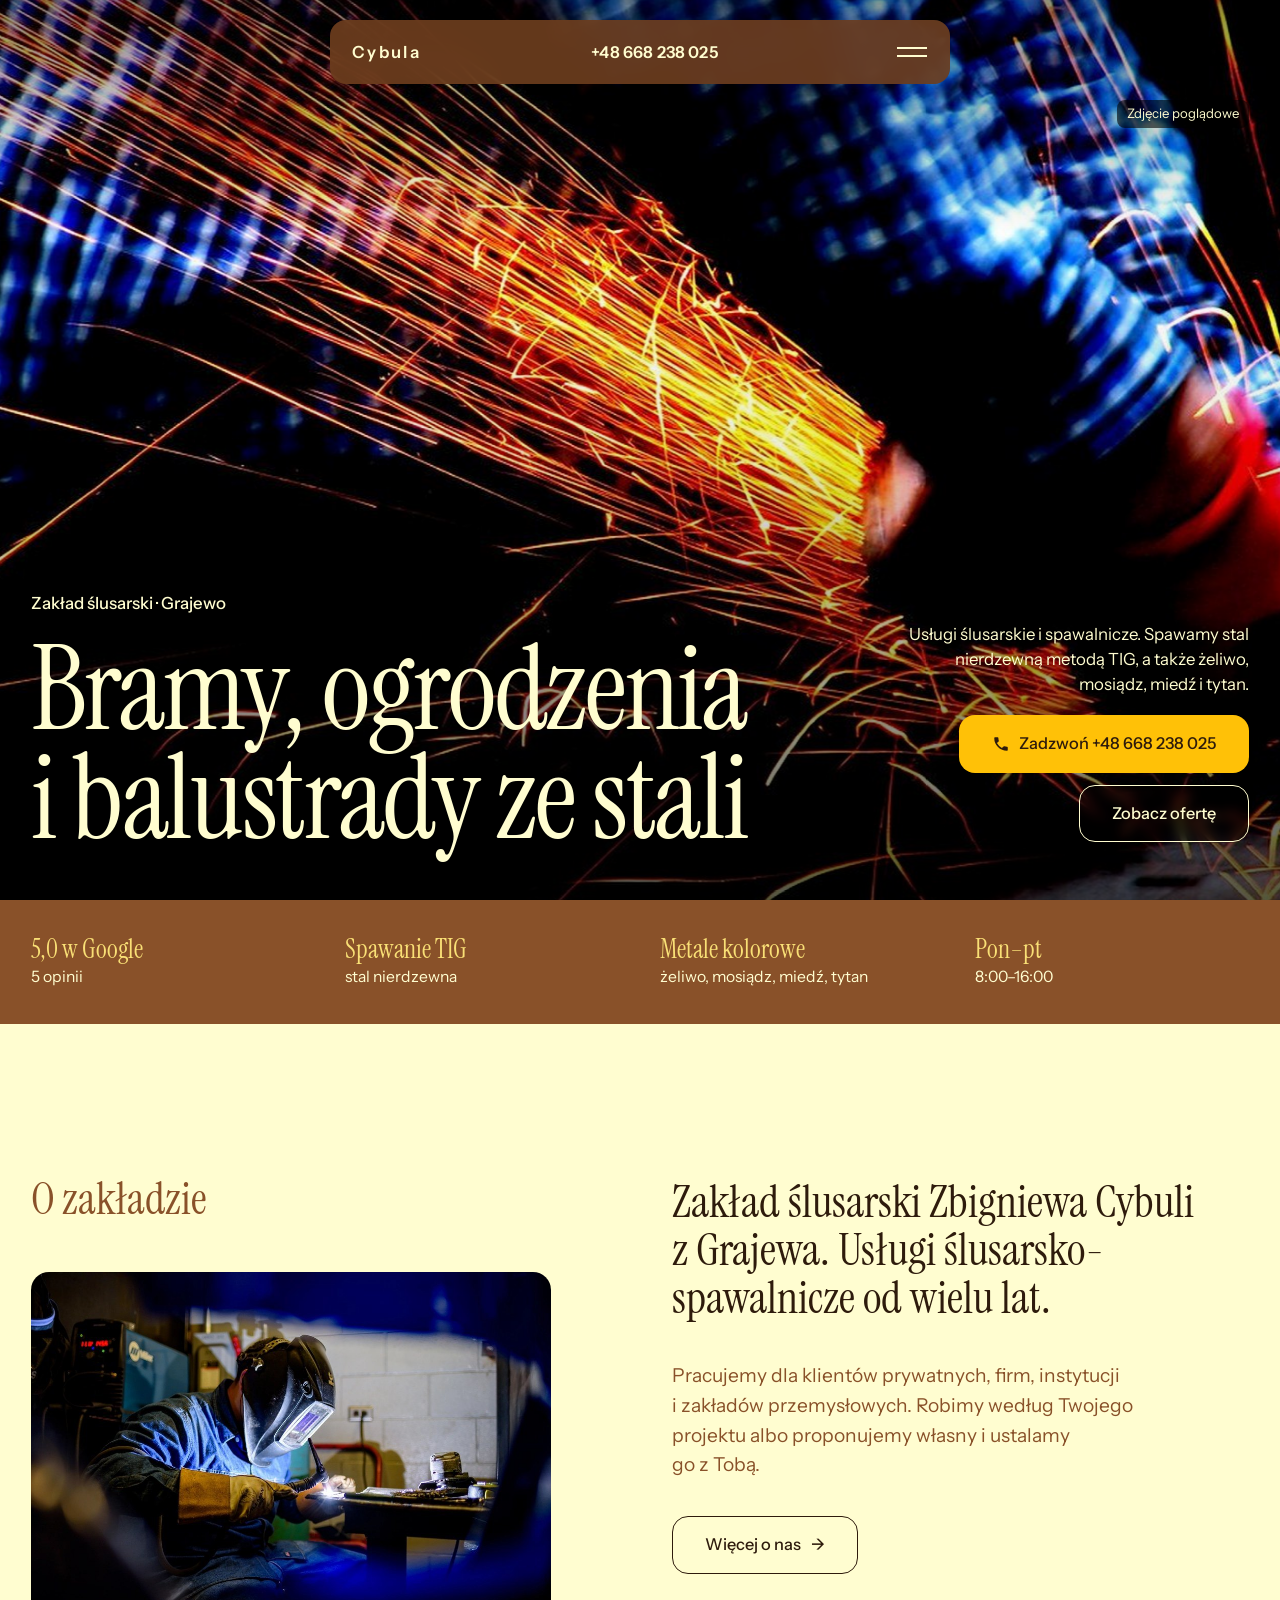
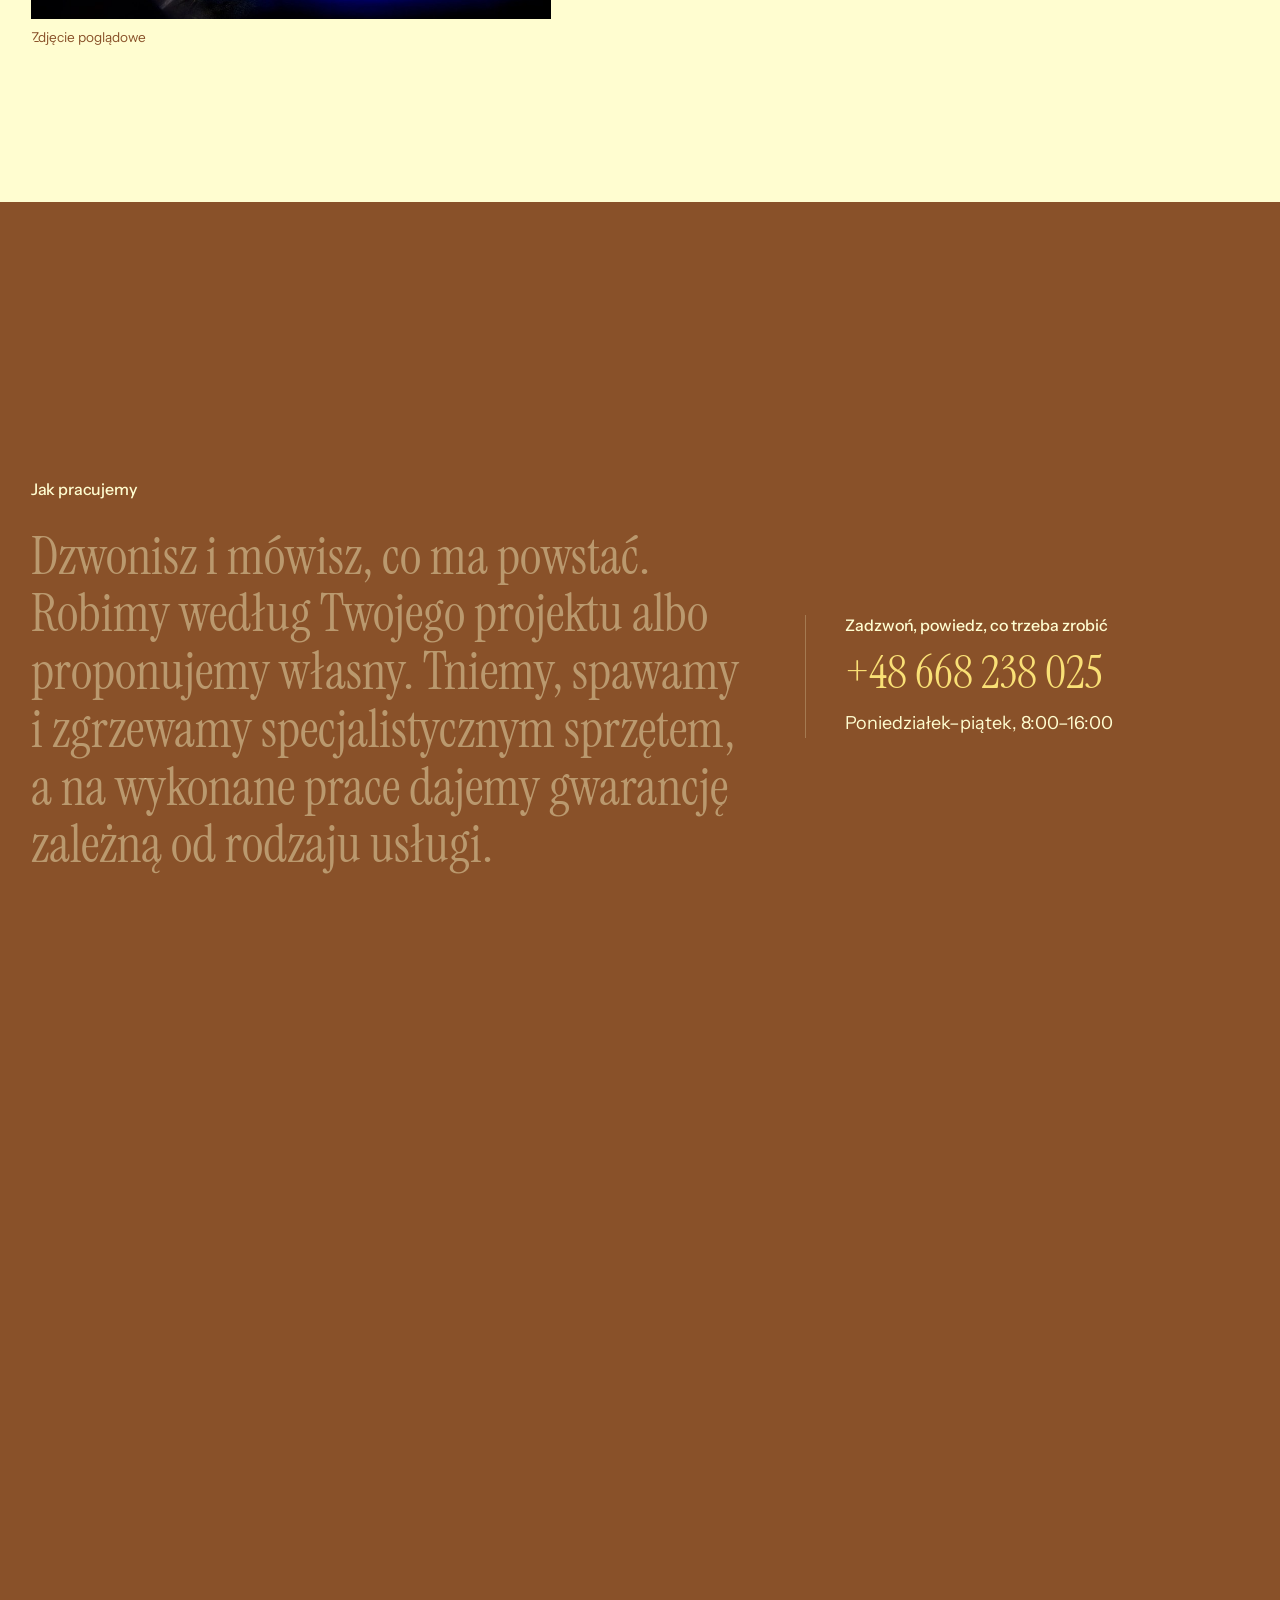
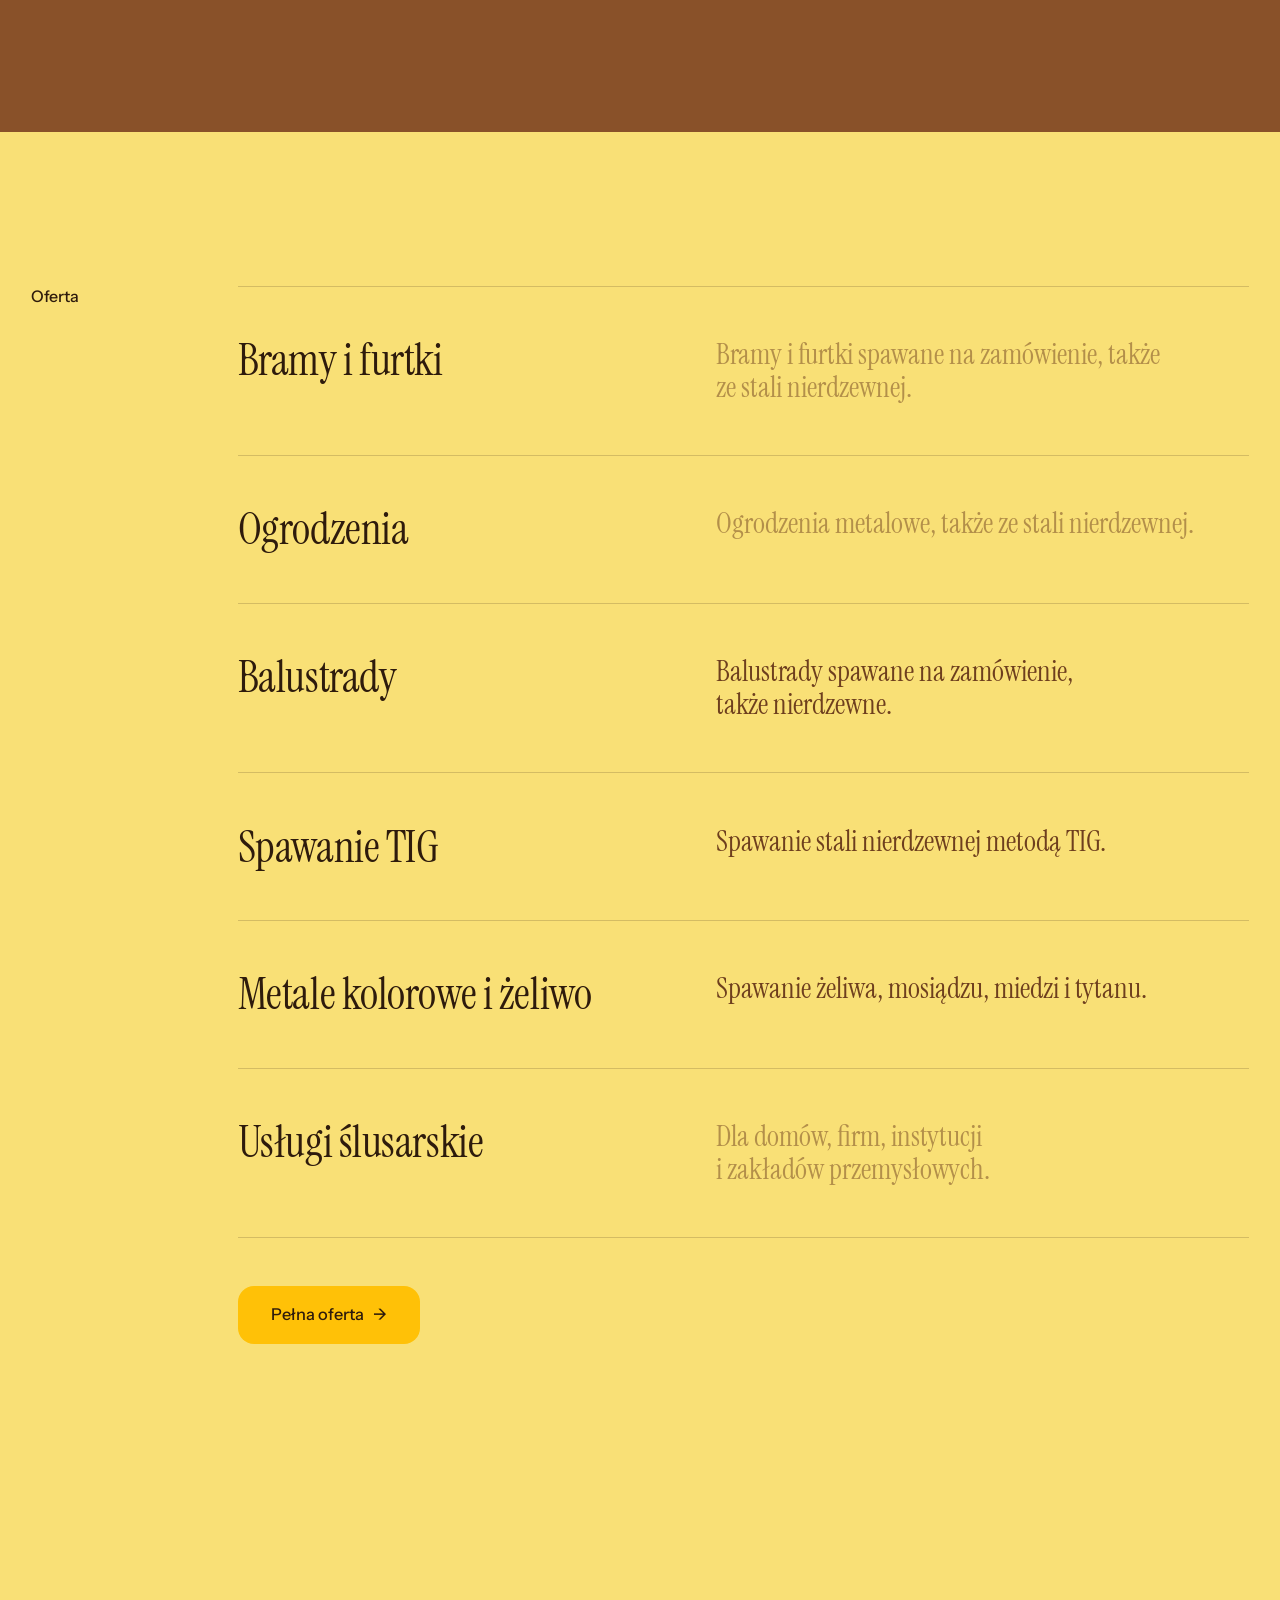
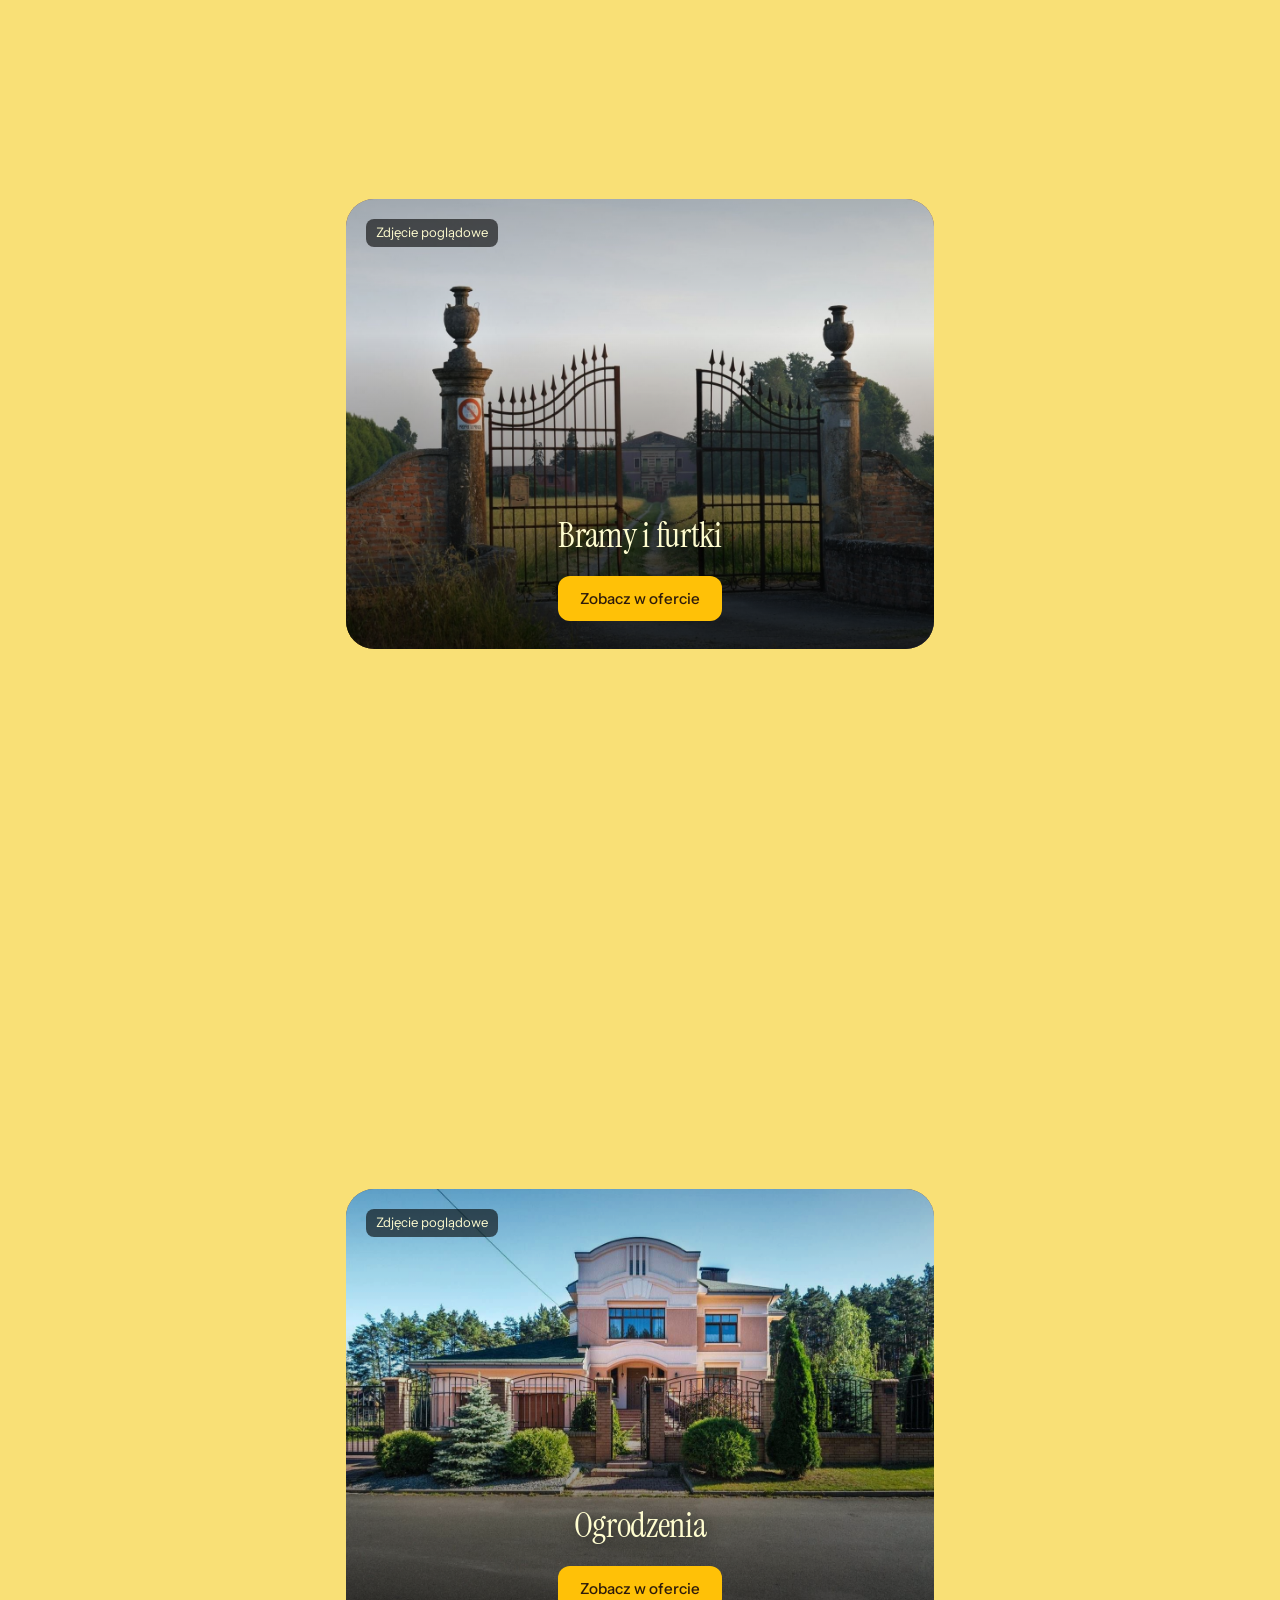
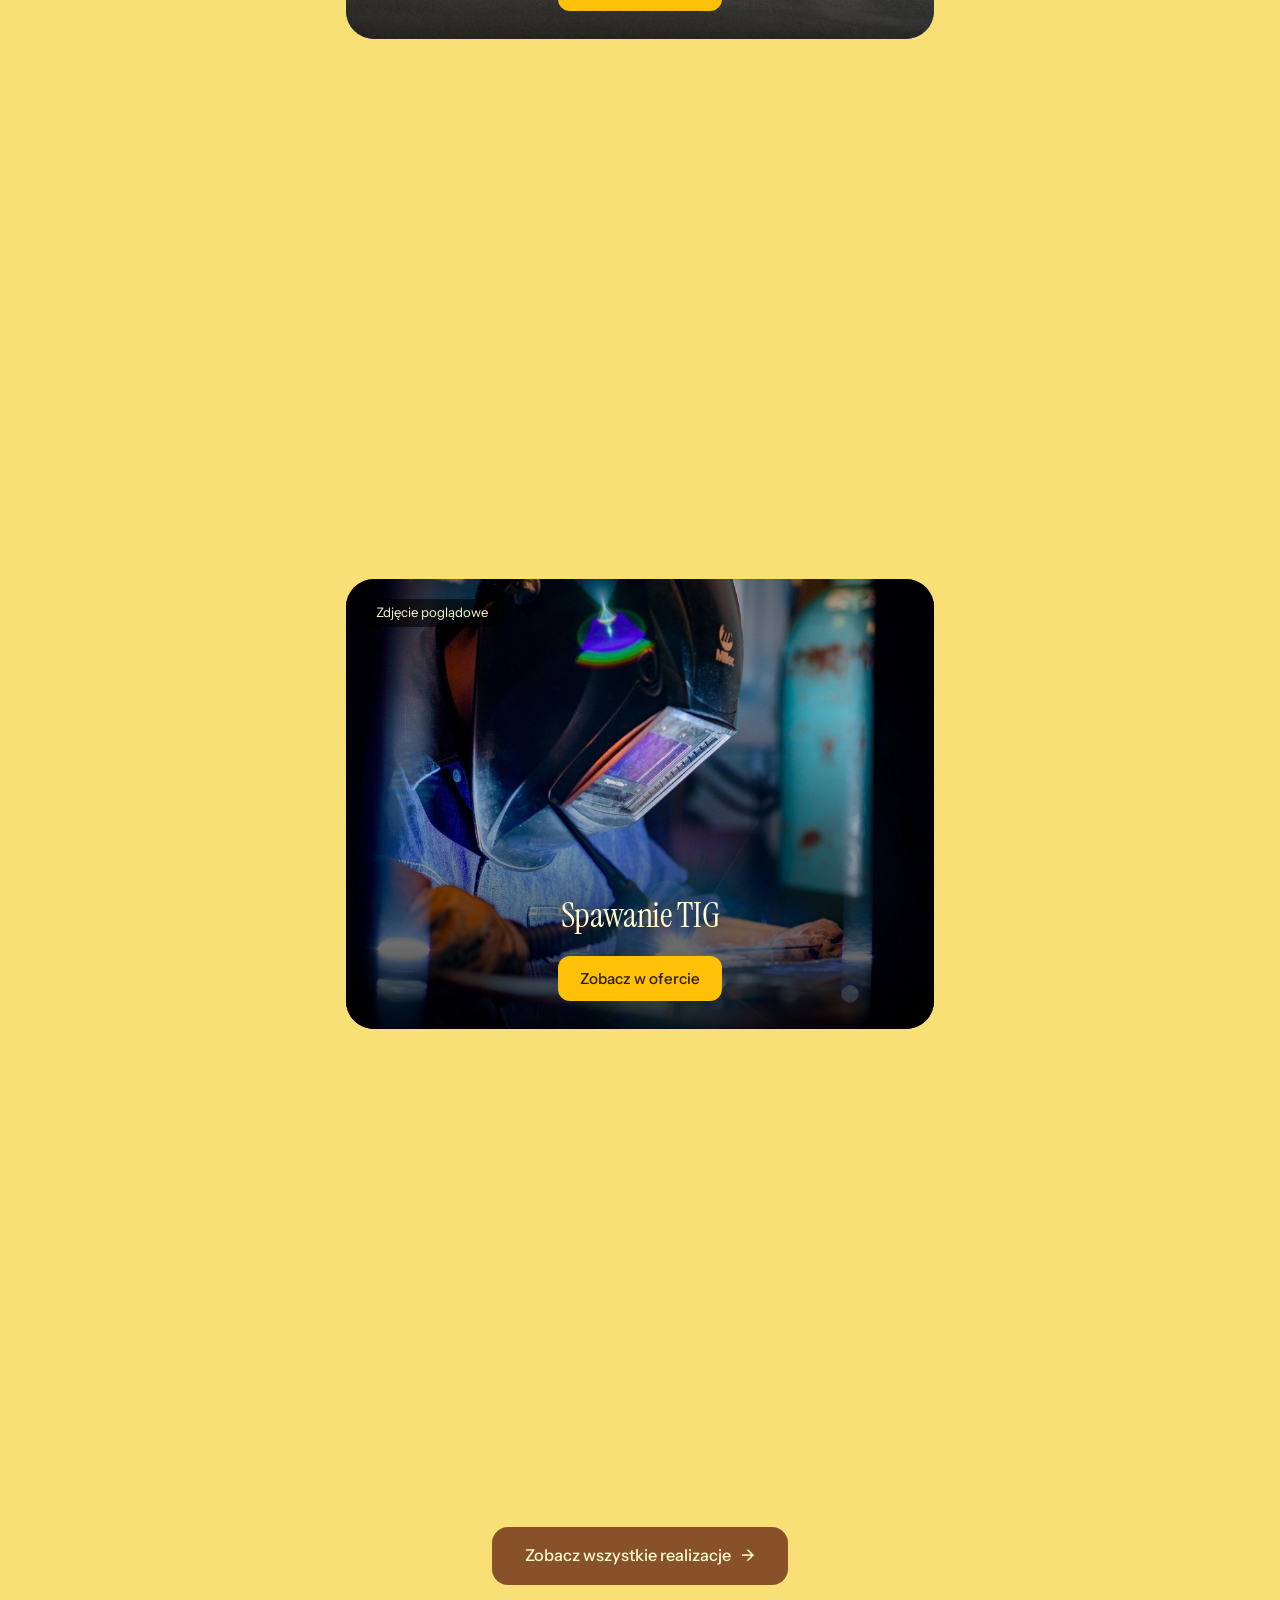
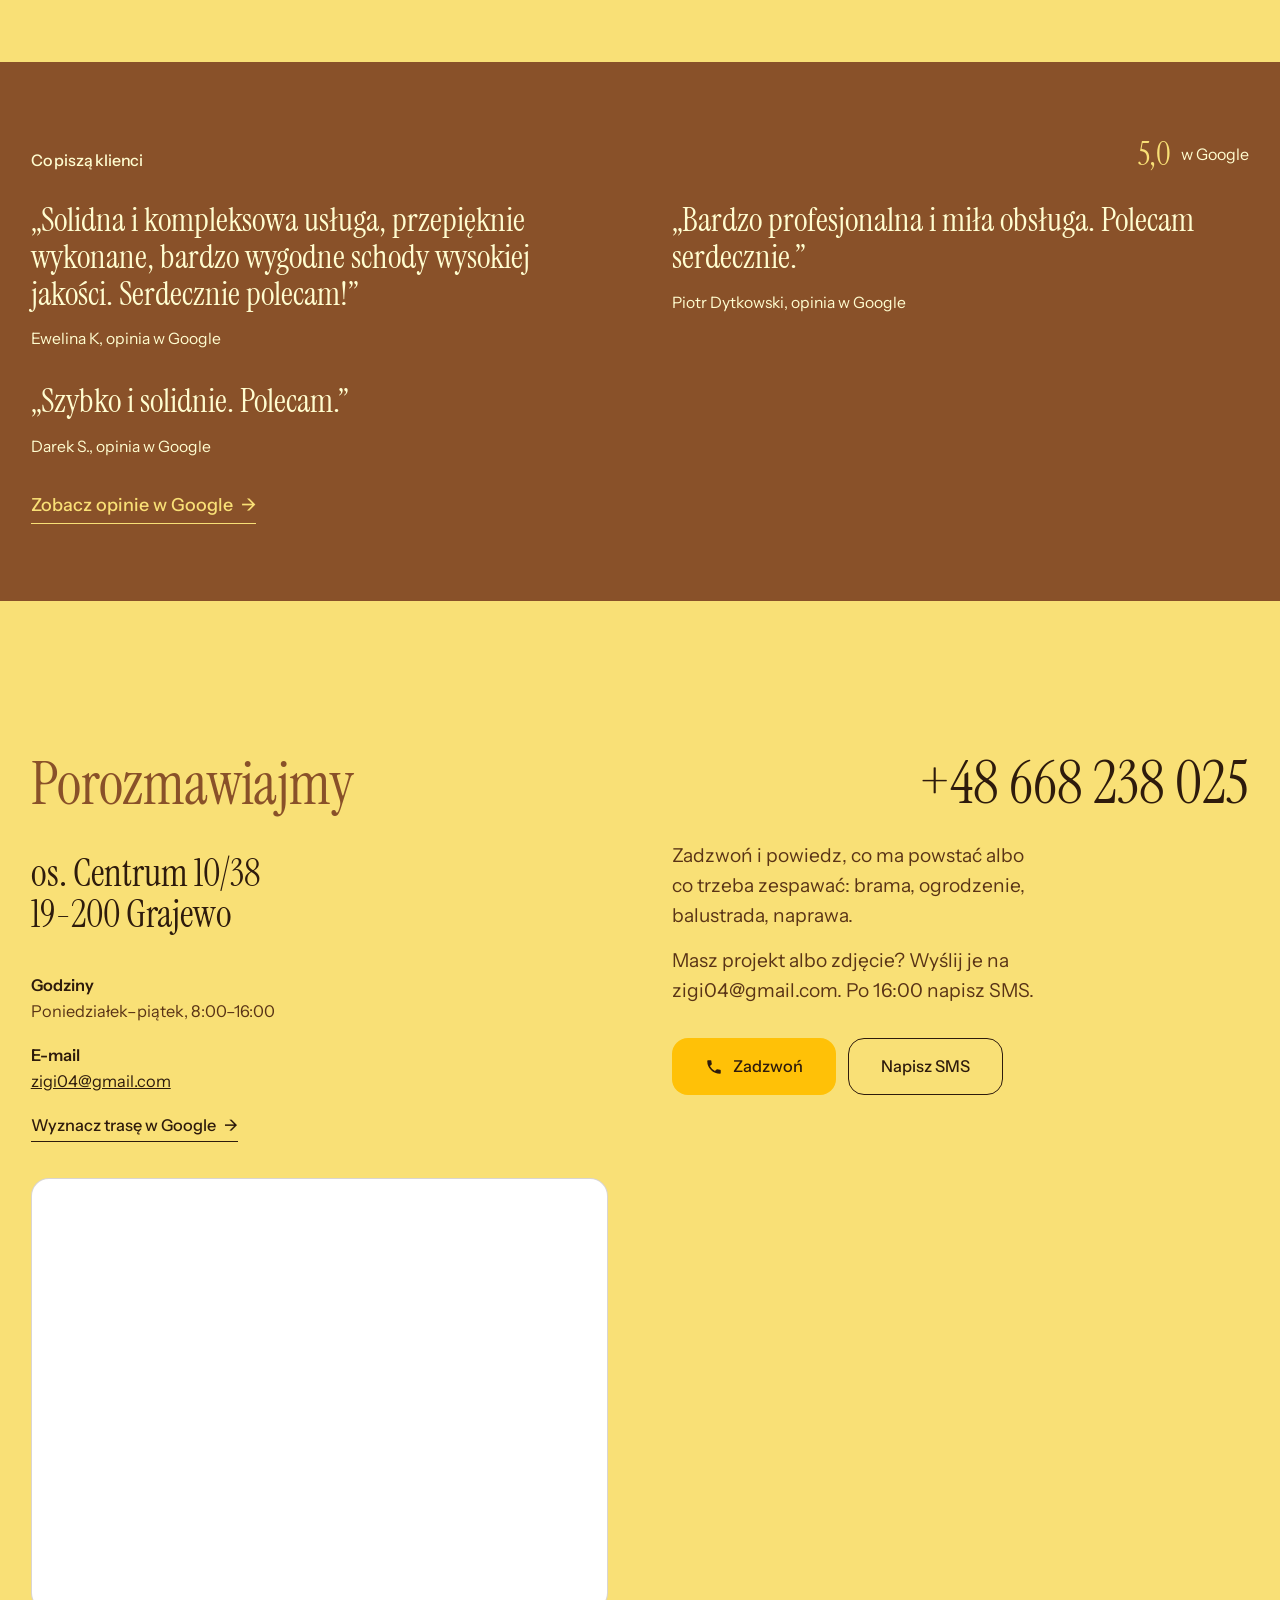
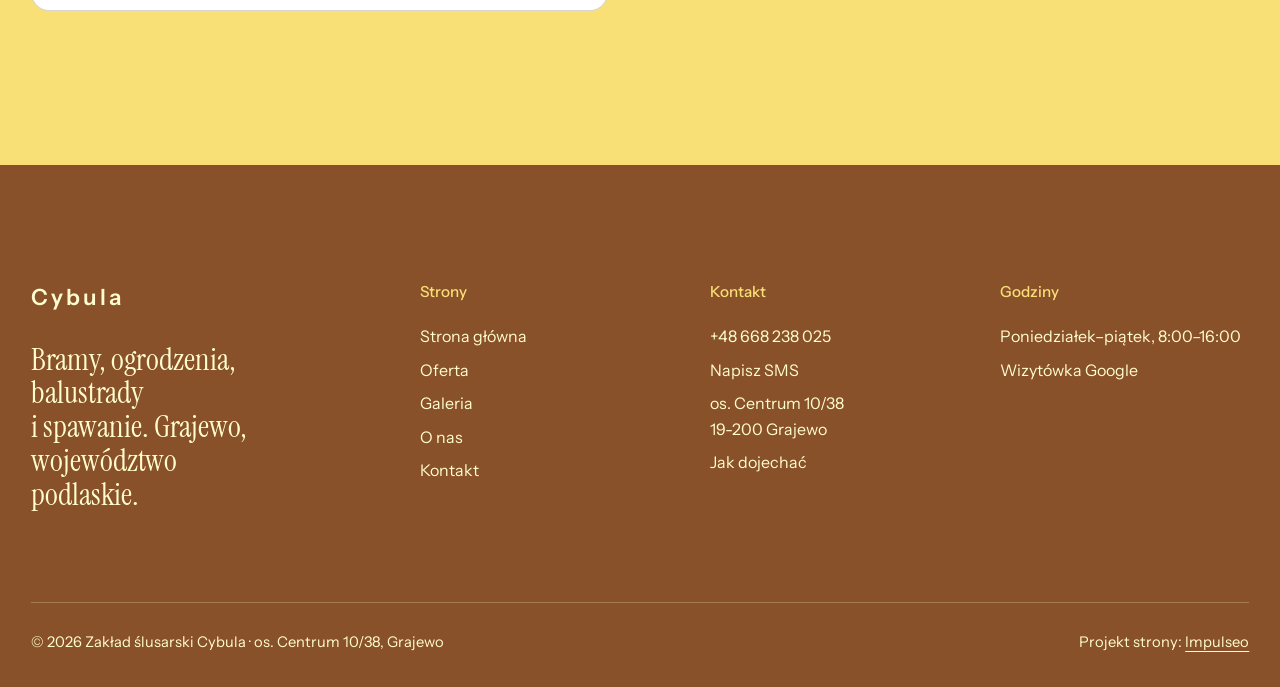
==== commit 5740d07e: "Demo v2: układ thefitouter.com, paleta Honeycomb jak ArtSpaw, dane z wizytówki Google i starej stron" ====
--- a/index.html
+++ b/index.html
@@ -3,186 +3,204 @@
 <head>
 <meta charset="UTF-8">
 <meta name="viewport" content="width=device-width, initial-scale=1.0">
-<title>Zakład ślusarski - Bramy · Ogrodzenia · Spawanie · Grajewo</title>
-<meta name="description" content="Zakład ślusarski z Grajewa: bramy, ogrodzenia i balustrady, także ze stali nierdzewnej, oraz spawanie TIG, żeliwa, mosiądzu, miedzi i tytanu. Zlecenia z całego Podlasia. Zadzwoń po wycenę.">
-<link rel="canonical" href="https://kris20032.github.io/zaklad-slusarski-grajewo/">
+<title>Bramy, ogrodzenia, balustrady, spawanie TIG · Grajewo | Zakład ślusarski Cybula</title>
+<meta name="description" content="Zakład ślusarski Zbigniewa Cybuli z Grajewa: bramy, ogrodzenia i balustrady, spawanie TIG stali nierdzewnej, spawanie żeliwa, mosiądzu, miedzi i tytanu. 5,0 w Google. Tel. 668 238 025.">
+<link rel="canonical" href="https://impulseo-pl.github.io/zaklad-slusarski-grajewo/">
 <meta name="robots" content="noindex, nofollow">
+<meta name="theme-color" content="#895129">
 <meta property="og:type" content="website">
 <meta property="og:locale" content="pl_PL">
-<meta property="og:site_name" content="Zakład ślusarski">
-<meta property="og:title" content="Zakład ślusarski - Bramy · Ogrodzenia · Spawanie · Grajewo">
-<meta property="og:description" content="Zakład ślusarski z Grajewa: bramy, ogrodzenia i balustrady, także ze stali nierdzewnej, oraz spawanie TIG, żeliwa, mosiądzu, miedzi i tytanu. Zlecenia z całego Podlasia. Zadzwoń po wycenę.">
-<meta property="og:url" content="https://kris20032.github.io/zaklad-slusarski-grajewo/">
-<meta property="og:image" content="https://kris20032.github.io/zaklad-slusarski-grajewo/img/og.jpg">
+<meta property="og:site_name" content="Zakład ślusarski Cybula">
+<meta property="og:title" content="Bramy, ogrodzenia, balustrady, spawanie TIG · Grajewo | Zakład ślusarski Cybula">
+<meta property="og:description" content="Zakład ślusarski Zbigniewa Cybuli z Grajewa: bramy, ogrodzenia i balustrady, spawanie TIG stali nierdzewnej, spawanie żeliwa, mosiądzu, miedzi i tytanu. 5,0 w Google. Tel. 668 238 025.">
+<meta property="og:url" content="https://impulseo-pl.github.io/zaklad-slusarski-grajewo/">
+<meta property="og:image" content="https://impulseo-pl.github.io/zaklad-slusarski-grajewo/img/og.jpg">
 <meta property="og:image:width" content="1200">
 <meta property="og:image:height" content="630">
 <meta name="twitter:card" content="summary_large_image">
-<script type="application/ld+json">{"@context": "https://schema.org", "@type": "LocalBusiness", "name": "Zakład ślusarski", "url": "https://kris20032.github.io/zaklad-slusarski-grajewo/", "telephone": "+48668238025", "image": "https://kris20032.github.io/zaklad-slusarski-grajewo/img/og.jpg", "areaServed": "Grajewo", "sameAs": ["https://www.google.com/maps/place/%C5%9Alusarz.+Spawacz.+Cybula+Z./@53.6494429,22.4550331,332m/data=!3m1!1e3!4m6!3m5!1s0x46e1cbe7ddc64737:0x98b8881cfc26674a!8m2!3d53.6492453!4d22.4533509!16s%2Fg%2F1tm0rvg4"]}</script>
+
+<script type="application/ld+json">{"@context": "https://schema.org", "@type": "HomeAndConstructionBusiness", "name": "Zakład ślusarski Zbigniew Cybula", "url": "https://impulseo-pl.github.io/zaklad-slusarski-grajewo/", "telephone": "+48668238025", "email": "zigi04@gmail.com", "image": "https://impulseo-pl.github.io/zaklad-slusarski-grajewo/img/og.jpg", "address": {"@type": "PostalAddress", "streetAddress": "Osiedle Centrum 10/38", "postalCode": "19-200", "addressLocality": "Grajewo", "addressRegion": "podlaskie", "addressCountry": "PL"}, "openingHoursSpecification": [{"@type": "OpeningHoursSpecification", "dayOfWeek": ["Monday", "Tuesday", "Wednesday", "Thursday", "Friday"], "opens": "08:00", "closes": "16:00"}], "areaServed": "Województwo podlaskie", "sameAs": ["https://maps.google.com/?cid=11004695347550644042"]}</script>
+<script>document.documentElement.classList.add('js')</script>
+<link rel="preload" as="image" href="img/hero-iskry.jpg" fetchpriority="high">
 <link rel="preconnect" href="https://fonts.googleapis.com">
 <link rel="preconnect" href="https://fonts.gstatic.com" crossorigin>
-<link href="https://fonts.googleapis.com/css2?family=Space+Grotesk:wght@500;600;700&family=DM+Sans:opsz,wght@9..40,400;9..40,500;9..40,600&display=swap" rel="stylesheet">
-<link rel="stylesheet" href="assets/styles.css?v=7d5a4fa3">
+<link href="https://fonts.googleapis.com/css2?family=Instrument+Sans:wght@400..600&family=Instrument+Serif&display=swap" rel="stylesheet">
+<link rel="stylesheet" href="assets/styles.css?v=20261118a">
+<style>:root{--bone:#FFFDD0;--bone-hi:#FFFFFF;--cacao:#895129;--bordeaux:#895129;--carmine:#FFC107;--brass:#F9E076;--ink:#2E1B0C;--ink-2:#895129;--on-dark:#FFFDD0;--on-dark-2:#FFFDD0;--line:rgba(46,27,12,.18);--line-dark:rgba(255,253,208,.24)}.btn-main{color:#2E1B0C}.btn-main:hover,.card:hover .btn{background:#895129;color:#FFFDD0}.btn-brass{background:#FFC107;color:#2E1B0C}.btn-brass:hover{background:#FFFDD0;color:#2E1B0C}.svc-row:hover h3,.big-phone:hover{color:#895129}.faq summary::after{color:#895129}:focus-visible{outline-color:#895129}#oferta,.sec.bone#kontakt,.cards{background:#F9E076}.cards .cards-foot .btn{background:#895129;color:#FFFDD0}.cards .cards-foot .btn:hover{background:#2E1B0C}#oferta .svc-row p{color:#6E3F1E}#kontakt .contact-meta,#kontakt .lead{color:#5A3416}.form input,.form textarea{background:#FFFDD0}.form input::placeholder,.form textarea::placeholder{color:rgba(110,63,30,.85)}.pill{background:rgba(110,63,30,.9)}.pill.solid{background:rgba(110,63,30,.97)}.burger:hover{background:rgba(255,253,208,.12)}.lb{background:rgba(30,18,8,.95)}.js .reveal-text .w{color:rgba(255,253,208,.42)}.card{background:#6E3F1E}.card::after{background:linear-gradient(180deg,rgba(0,0,0,.22) 0%,rgba(0,0,0,0) 30%,rgba(0,0,0,.78) 100%)}.card h3{color:#FFFDD0;text-shadow:0 2px 18px rgba(0,0,0,.7)}.btn-on-photo{background:rgba(0,0,0,.35)}.hero-cap,.card-cap,.phead-img .poglad{background:rgba(0,0,0,.6);color:#FFFDD0}.hero-img{object-position:50% 50%}@media (max-width:700px){.callbar{background:#6E3F1E}.pill-logo .word{display:inline;font-size:.95rem}}</style>
+<script src="assets/lenis.min.js?v=1.1.20" defer></script>
+<script src="assets/main.js?v=20261118a" defer></script>
 </head>
 <body>
-
-<header class="nav">
-  <div class="wrap nav-inner">
-    <a class="brand" href="index.html"><span class="name">Zakład ślusarski</span><span class="sub">Grajewo</span></a>
-    <nav class="nav-links">
+<a class="skip" href="#tresc">Przejdź do treści</a>
+<header class="pill">
+  <a class="pill-logo" href="index.html" aria-label="Zakład ślusarski Cybula - strona główna"><span class="word">Cybula</span></a>
+  <a class="pill-phone" href="tel:+48668238025">+48 668 238 025</a>
+  <button class="burger" type="button" aria-expanded="false" aria-controls="menu" aria-label="Otwórz menu"><i></i><i></i></button>
+</header>
+<div class="menu" id="menu" aria-hidden="true">
+  <div class="menu-grid">
+    <nav class="menu-links" aria-label="Menu główne">
+      <a href="index.html" aria-current="page">Strona główna</a>
       <a href="oferta.html">Oferta</a>
-      <a href="realizacje.html">Realizacje</a>
-      <a href="o-nas.html">O nas</a>
+      <a href="realizacje.html">Galeria</a>
+      <a href="o-nas.html">O nas</a>
       <a href="kontakt.html">Kontakt</a>
-      <a href="tel:+48668238025" class="btn btn-accent">Zadzwoń +48 668 238 025</a>
     </nav>
-    <button class="nav-toggle" aria-label="Menu"><span></span><span></span><span></span></button>
-  </div>
-</header>
-
-<main>
-<section class="hero-fach">
-  <img class="hf-photo" src="img/hero.jpg" fetchpriority="high" data-rotate="img/g13.jpg" alt="Zakład ślusarski" width="1600" height="1068">
-  <div class="hf-panel">
-    <div class="hf-inner">
-      <span class="hf-kicker">Ślusarstwo i spawalnictwo · Grajewo</span>
-      <h1 class="hf-title">Bramy, ogrodzenia i balustrady <em>solidnie zespawane</em></h1>
-      <p class="hf-lead">Zakład ślusarski w Grajewie. Robimy bramy, ogrodzenia i balustrady, spawamy stal nierdzewną metodą TIG, a także żeliwo, mosiądz, miedź i tytan.</p>
-      <a class="hf-phone" href="tel:+48668238025"><span class="hf-phone-lab">Zadzwoń teraz</span><span class="hf-phone-num"><svg class="ico-tel" width="16" height="16" viewBox="0 0 24 24" fill="none" aria-hidden="true"><path d="M6.6 10.8a15.5 15.5 0 0 0 6.6 6.6l2.2-2.2a1 1 0 0 1 1-.24 11.4 11.4 0 0 0 3.6.58 1 1 0 0 1 1 1V20a1 1 0 0 1-1 1A17 17 0 0 1 3 4a1 1 0 0 1 1-1h3.5a1 1 0 0 1 1 1c0 1.25.2 2.46.58 3.6a1 1 0 0 1-.25 1l-2.23 2.2Z" fill="currentColor"/></svg> +48 668 238 025</span></a>
-      <div class="hf-actions">
-        <a href="kontakt.html" class="btn btn-accent">Zadzwoń po wycenę <span class="arr">→</span></a>
-        <a href="tel:+48668238025" class="btn btn-ghost hf-ghost">Zadzwoń +48 668 238 025</a>
-      </div>
-    </div>
-  </div>
-</section>
-<section class="fach-promise">
+    <div class="menu-side">
+      <div><b>Telefon</b><a href="tel:+48668238025">+48 668 238 025</a></div>
+      <div><b>Adres</b>os. Centrum 10/38, Grajewo</div>
+      <div><b>Godziny</b>Poniedziałek–piątek, 8:00–16:00</div>
+    </div>
+  </div>
+</div>
+<main id="tresc">
+<section class="hero">
+  <img class="hero-img" src="img/hero-iskry.jpg" width="1600" height="1067" alt="Snop iskier przy szlifowaniu stali" fetchpriority="high"><span class="hero-cap">Zdjęcie poglądowe</span>
+  <div class="hero-in">
+    <div>
+      <p class="hero-kicker">Zakład ślusarski · Grajewo</p>
+      <h1>Bramy, ogrodzenia i&nbsp;balustrady ze&nbsp;stali</h1>
+    </div>
+    <div class="hero-side">
+      <p>Usługi ślusarskie i&nbsp;spawalnicze. Spawamy stal nierdzewną metodą TIG, a&nbsp;także żeliwo, mosiądz, miedź i&nbsp;tytan.</p>
+      <div class="btn-row">
+        <a class="btn btn-main hero-call" href="tel:+48668238025"><svg class="ico" viewBox="0 0 24 24" fill="none" aria-hidden="true"><path d="M6.6 10.8a15.5 15.5 0 0 0 6.6 6.6l2.2-2.2a1 1 0 0 1 1-.24 11.4 11.4 0 0 0 3.6.58 1 1 0 0 1 1 1V20a1 1 0 0 1-1 1A17 17 0 0 1 3 4a1 1 0 0 1 1-1h3.5a1 1 0 0 1 1 1c0 1.25.2 2.45.57 3.57a1 1 0 0 1-.25 1L6.6 10.8Z" fill="currentColor"/></svg>Zadzwoń +48 668 238 025</a>
+        <a class="btn btn-line btn-on-photo" href="oferta.html">Zobacz ofertę</a>
+      </div>
+    </div>
+  </div>
+</section>
+
+<section class="facts cacao dark" aria-label="Najważniejsze informacje">
+  <ul class="wrap facts-list">
+    <li><b>5,0 w Google</b>5 opinii</li>
+    <li><b>Spawanie TIG</b>stal nierdzewna</li>
+    <li><b>Metale kolorowe</b>żeliwo, mosiądz, miedź, tytan</li>
+    <li><b>Pon–pt</b>8:00–16:00</li>
+  </ul>
+</section>
+
+<section class="sec bone" id="o-nas">
+  <div class="wrap about">
+    <div class="about-left up">
+      <p class="label-serif">O&nbsp;zakładzie</p><figure class="about-fig"><img src="img/spawacz.jpg" width="1024" height="681" alt="Spawacz w&nbsp;przyłbicy przy stole w&nbsp;warsztacie" loading="lazy"><figcaption class="poglad">Zdjęcie poglądowe</figcaption></figure>
+    </div>
+    <div class="about-right up">
+      <p class="statement">Zakład ślusarski Zbigniewa Cybuli z&nbsp;Grajewa. Usługi ślusarsko-spawalnicze od&nbsp;wielu lat.</p>
+      <p class="lead">Pracujemy dla klientów prywatnych, firm, instytucji i&nbsp;zakładów przemysłowych. Robimy według Twojego projektu albo proponujemy własny i&nbsp;ustalamy go z&nbsp;Tobą.</p>
+      <div class="btn-row"><a class="btn btn-line" href="o-nas.html">Więcej o&nbsp;nas <span aria-hidden="true">→</span></a></div>
+    </div>
+  </div>
+</section>
+
+<section class="reveal-sec bordeaux dark" aria-labelledby="jak">
+  <div class="reveal-stick">
+    <div class="reveal-main">
+      <h2 class="label" id="jak">Jak pracujemy</h2>
+      <p class="reveal-text">Dzwonisz i&nbsp;mówisz, co ma powstać. Robimy według Twojego projektu albo proponujemy własny. Tniemy, spawamy i&nbsp;zgrzewamy specjalistycznym sprzętem, a&nbsp;na wykonane prace dajemy gwarancję zależną od rodzaju usługi.</p>
+    </div>
+    <aside class="reveal-aside">
+      <p class="label">Zadzwoń, powiedz, co trzeba zrobić</p>
+      <a class="reveal-phone" href="tel:+48668238025">+48 668 238 025</a>
+      <p>Poniedziałek–piątek, 8:00–16:00</p>
+    </aside>
+  </div>
+</section>
+
+<section class="sec bone" id="oferta">
+  <div class="wrap svc">
+    <h2 class="label">Oferta</h2>
+    <div>
+      <div class="svc-list">
+      <a class="svc-row" href="oferta.html#bramy"><h3>Bramy i&nbsp;furtki</h3><p>Bramy i&nbsp;furtki spawane na zamówienie, także ze&nbsp;stali nierdzewnej.</p></a>
+      <a class="svc-row" href="oferta.html#ogrodzenia"><h3>Ogrodzenia</h3><p>Ogrodzenia metalowe, także ze&nbsp;stali nierdzewnej.</p></a>
+      <a class="svc-row" href="oferta.html#balustrady"><h3>Balustrady</h3><p>Balustrady spawane na zamówienie, także nierdzewne.</p></a>
+      <a class="svc-row" href="oferta.html#tig"><h3>Spawanie TIG</h3><p>Spawanie stali nierdzewnej metodą TIG.</p></a>
+      <a class="svc-row" href="oferta.html#metale"><h3>Metale kolorowe i&nbsp;żeliwo</h3><p>Spawanie żeliwa, mosiądzu, miedzi i&nbsp;tytanu.</p></a>
+      <a class="svc-row" href="oferta.html#slusarskie"><h3>Usługi ślusarskie</h3><p>Dla domów, firm, instytucji i&nbsp;zakładów przemysłowych.</p></a>
+      </div>
+      <div class="svc-foot"><a class="btn btn-main" href="oferta.html">Pełna oferta <span aria-hidden="true">→</span></a></div>
+    </div>
+  </div>
+</section>
+
+<section class="cards cacao dark" aria-label="Realizacje">
+  <div class="card-wrap"><div class="card-stick">
+    <a class="card" href="oferta.html#bramy"><img src="img/brama-kuta.jpg" width="1600" height="1066" alt="Dwuskrzydłowa kuta brama między ceglanymi słupami" decoding="async"><span class="card-cap">Zdjęcie poglądowe</span><span class="card-in"><h3>Bramy i&nbsp;furtki</h3><span class="btn btn-main btn-sm">Zobacz w&nbsp;ofercie</span></span></a>
+  </div></div>
+  <div class="card-wrap"><div class="card-stick">
+    <a class="card" href="oferta.html#ogrodzenia"><img src="img/ogrodzenie-dom.jpg" width="1600" height="1068" alt="Metalowe ogrodzenie z&nbsp;bramą przed domem" loading="lazy" decoding="async"><span class="card-cap">Zdjęcie poglądowe</span><span class="card-in"><h3>Ogrodzenia</h3><span class="btn btn-main btn-sm">Zobacz w&nbsp;ofercie</span></span></a>
+  </div></div>
+  <div class="card-wrap"><div class="card-stick">
+    <a class="card" href="oferta.html#tig"><img src="img/tig.jpg" width="1024" height="681" alt="Spawanie metodą TIG w&nbsp;przyłbicy" loading="lazy" decoding="async"><span class="card-cap">Zdjęcie poglądowe</span><span class="card-in"><h3>Spawanie TIG</h3><span class="btn btn-main btn-sm">Zobacz w&nbsp;ofercie</span></span></a>
+  </div></div>
+  <div class="wrap cards-foot"><a class="btn btn-brass" href="realizacje.html">Zobacz wszystkie realizacje <span aria-hidden="true">→</span></a></div>
+</section>
+
+
+<section class="bordeaux dark opinie-mini" id="opinie">
   <div class="wrap">
-    <ul class="fp-row reveal"><li>Spawanie TIG i metali kolorowych</li><li>Zlecenia z całego Podlasia</li><li>Gwarancja na wykonane prace</li></ul>
-  </div>
-</section>
-<section class="gateways-band">
+    <div class="quotes-head" style="margin-bottom:32px">
+      <h2 class="label">Co piszą klienci</h2>
+      <a class="rating" href="https://maps.google.com/?cid=11004695347550644042" target="_blank" rel="noopener"><b>5,0</b><span>w&nbsp;Google</span></a>
+    </div>
+    <div class="quotes-two">
+      <figure class="quote-mini"><blockquote>„Solidna i&nbsp;kompleksowa usługa, przepięknie wykonane, bardzo wygodne schody wysokiej jakości. Serdecznie polecam!”</blockquote><figcaption>Ewelina K, opinia w&nbsp;Google</figcaption></figure>
+      <figure class="quote-mini"><blockquote>„Bardzo profesjonalna i&nbsp;miła obsługa. Polecam serdecznie.”</blockquote><figcaption>Piotr Dytkowski, opinia w&nbsp;Google</figcaption></figure>
+      <figure class="quote-mini"><blockquote>„Szybko i&nbsp;solidnie. Polecam.”</blockquote><figcaption>Darek S., opinia w&nbsp;Google</figcaption></figure>
+    </div>
+    <p style="margin-top:32px"><a class="link" href="https://maps.google.com/?cid=11004695347550644042" target="_blank" rel="noopener">Zobacz opinie w&nbsp;Google <span aria-hidden="true">→</span></a></p>
+  </div>
+</section>
+
+<section class="sec bone" id="kontakt">
+  <div class="wrap contact">
+    <div class="up">
+      <h2>Porozmawiajmy</h2>
+      <p class="big-addr">os. Centrum 10/38<br>19-200 Grajewo</p>
+      <div class="contact-meta">
+        <p><b>Godziny</b>Poniedziałek–piątek, 8:00–16:00</p>
+        <p><b>E-mail</b><a href="mailto:zigi04@gmail.com">zigi04@gmail.com</a></p>
+        <p><a class="link" href="https://maps.google.com/?cid=11004695347550644042" target="_blank" rel="noopener">Wyznacz trasę w&nbsp;Google <span aria-hidden="true">→</span></a></p>
+      </div>
+      <div class="map"><iframe src="https://maps.google.com/maps?q=%C5%9Alusarz%20Spawacz%20Cybula%2C%20Osiedle%20Centrum%2010%2C%2019-200%20Grajewo&z=15&output=embed" title="Mapa dojazdu, os. Centrum 10/38, Grajewo" loading="lazy" referrerpolicy="no-referrer-when-downgrade"></iframe></div>
+    </div>
+    <div class="contact-right up" id="formularz">
+      <a class="big-phone" href="tel:+48668238025">+48 668 238 025</a>
+      <p class="lead">Zadzwoń i&nbsp;powiedz, co ma powstać albo co trzeba zespawać: brama, ogrodzenie, balustrada, naprawa.</p>
+      <p class="lead" style="margin-top:16px">Masz projekt albo zdjęcie? Wyślij je na zigi04@gmail.com. Po&nbsp;16:00 napisz SMS.</p>
+      <div class="contact-cta">
+        <a class="btn btn-main" href="tel:+48668238025"><svg class="ico" viewBox="0 0 24 24" fill="none" aria-hidden="true"><path d="M6.6 10.8a15.5 15.5 0 0 0 6.6 6.6l2.2-2.2a1 1 0 0 1 1-.24 11.4 11.4 0 0 0 3.6.58 1 1 0 0 1 1 1V20a1 1 0 0 1-1 1A17 17 0 0 1 3 4a1 1 0 0 1 1-1h3.5a1 1 0 0 1 1 1c0 1.25.2 2.45.57 3.57a1 1 0 0 1-.25 1L6.6 10.8Z" fill="currentColor"/></svg>Zadzwoń</a>
+        <a class="btn btn-line" href="sms:+48668238025?body=Dzie%C5%84%20dobry%2C%20pytam%20o%3A%20%28brama%2Fogrodzenie%2Fbalustrada%2Fspawanie%29.%20Wymiary%20i%20miejscowo%C5%9B%C4%87%3A%20...">Napisz SMS</a>
+      </div>
+    </div>
+  </div>
+</section>
+</main>
+<footer class="foot dark">
   <div class="wrap">
-    <div class="gateways">
-      <a href="oferta.html" class="gateway reveal"><img src="img/g1.jpg" alt="Bramy i furtki" loading="lazy" width="1024" height="681" decoding="async"><span class="g-ttl">Bramy i furtki</span></a>
-      <a href="oferta.html" class="gateway reveal"><img src="img/g2.jpg" alt="Ogrodzenia" loading="lazy" width="1600" height="1066" decoding="async"><span class="g-ttl">Ogrodzenia</span></a>
-      <a href="oferta.html" class="gateway reveal"><img src="img/g3.jpg" alt="Balustrady" loading="lazy" width="1600" height="1068" decoding="async"><span class="g-ttl">Balustrady</span></a>
-    </div>
-  </div>
-</section>
-<section class="proces proces-os fachowcy">
-  <div class="wrap proc-grid">
-    <div class="proc-side">
-      <div class="head reveal">
-        <span class="eyebrow">Jak pracujemy</span>
-        <h2>Wiesz, na czym stoisz - na każdym etapie</h2>
-        <p>Od pierwszego telefonu do odbioru roboty - krok po kroku.</p>
-      </div>
-      <div class="proc-count" aria-hidden="true"><span class="pc-cur">01</span><span class="pc-all">/ 04</span></div>
-      <div class="proc-bar" aria-hidden="true"><i></i></div>
-      <p class="proc-now" aria-hidden="true">Telefon i opis</p>
-    </div>
-    <ol class="proces-line">
-      <li class="reveal"><span class="pno">01</span><h3>Telefon i opis</h3><p>Mówisz, co ma powstać albo co trzeba naprawić. Ustalamy wymiary, materiał i wygląd.</p></li>
-      <li class="reveal"><span class="pno">02</span><h3>Projekt i wycena</h3><p>Pracujemy na Twoim projekcie albo proponujemy własny. Wycenę znasz przed rozpoczęciem pracy.</p></li>
-      <li class="reveal"><span class="pno">03</span><h3>Wykonanie</h3><p>Tniemy, spawamy i wykańczamy element specjalistycznym sprzętem.</p></li>
-      <li class="reveal"><span class="pno">04</span><h3>Odbiór z gwarancją</h3><p>Odbierasz gotową pracę z gwarancją zależną od rodzaju usługi.</p></li>
-    </ol>
-  </div>
-</section>
-<section>
-  <div class="wrap">
-    <div class="head reveal">
-      <span class="eyebrow">Realizacje</span>
-      <h2>Co wykonujemy</h2>
-      <p>Bramy, ogrodzenia, balustrady i spawanie: przykłady prac, jakie wykonujemy na zamówienie.</p>
-    </div>
-    <div class="gallery">
-      <div class="tile t-two3 reveal"><img src="img/g4.jpg" alt="Zakład ślusarski" loading="lazy" width="1600" height="1068" decoding="async"></div>
-      <div class="tile t-third reveal"><img src="img/g5.jpg" alt="Zakład ślusarski" loading="lazy" width="1024" height="683" decoding="async"></div>
-      <div class="tile t-third reveal"><img src="img/g6.jpg" alt="Zakład ślusarski" loading="lazy" width="1600" height="1066" decoding="async"></div>
-      <div class="tile t-third reveal"><img src="img/g7.jpg" alt="Zakład ślusarski" loading="lazy" width="1600" height="1066" decoding="async"></div>
-      <div class="tile t-third reveal"><img src="img/g8.jpg" alt="Zakład ślusarski" loading="lazy" width="1600" height="1068" decoding="async"></div>
-    </div>
-    <div style="margin-top:var(--space-7)" class="reveal"><a href="realizacje.html" class="btn btn-accent">Pełna galeria <span class="arr">→</span></a></div>
-  </div>
-</section>
-<section class="fach-uslugi">
-  <div class="wrap">
-    <div class="head reveal">
-      <span class="eyebrow">Co robimy</span>
-      <h2>Zakres prac</h2>
-      <p>Zakres prac, jaki robimy najczęściej - pełny opis i wycenę znajdziesz niżej.</p>
-    </div>
-    <ul class="fu-list">
-      <li class="fu-row reveal"><div class="fu-name">Bramy i furtki</div><div class="fu-desc">Bramy wjazdowe i furtki spawane pod wymiar wjazdu, także ze stali nierdzewnej.</div><a class="fu-cta" href="kontakt.html">Wycena <span class="arr">→</span></a></li>
-      <li class="fu-row reveal"><div class="fu-name">Ogrodzenia</div><div class="fu-desc">Przęsła i ogrodzenia metalowe dopasowane do posesji i do bramy, żeby całość wyglądała spójnie.</div><a class="fu-cta" href="kontakt.html">Wycena <span class="arr">→</span></a></li>
-      <li class="fu-row reveal"><div class="fu-name">Balustrady</div><div class="fu-desc">Balustrady na schody, balkony i tarasy, również nierdzewne, które nie rdzewieją i łatwo je utrzymać w czystości.</div><a class="fu-cta" href="kontakt.html">Wycena <span class="arr">→</span></a></li>
-      <li class="fu-row reveal"><div class="fu-name">Spawanie TIG</div><div class="fu-desc">Spawanie stali nierdzewnej metodą TIG: czysta, dokładna spoina, sprawdzona w przemyśle spożywczym i chemicznym.</div><a class="fu-cta" href="kontakt.html">Wycena <span class="arr">→</span></a></li>
-      <li class="fu-row reveal"><div class="fu-name">Metale kolorowe i żeliwo</div><div class="fu-desc">Spawamy żeliwo, mosiądz, miedź i tytan. Naprawy i elementy, których nie podejmie się każdy warsztat.</div><a class="fu-cta" href="kontakt.html">Wycena <span class="arr">→</span></a></li>
-      <li class="fu-row reveal"><div class="fu-name">Usługi ślusarskie</div><div class="fu-desc">Prace ślusarskie dla domów, firm, instytucji i zakładów przemysłowych, według Twojego projektu albo naszego.</div><a class="fu-cta" href="kontakt.html">Wycena <span class="arr">→</span></a></li>
-    </ul>
-    <div style="margin-top:var(--space-7)" class="reveal"><a href="oferta.html" class="btn btn-ghost">Pełna oferta <span class="arr">→</span></a></div>
-  </div>
-</section>
-<section class="stopklatka" aria-hidden="true">
-  <div class="stk-bg" style="background-image:url(img/g9.jpg)"></div>
-</section>
-<section class="opinie op-fallback">
-  <div class="wrap">
-    <div class="head center reveal">
-      <span class="eyebrow">Opinie</span>
-      <h2>Co mówią klienci</h2>
-      <p>Opinie o naszej pracy znajdziesz na wizytówce firmy w Google.</p>
-    </div>
-  </div>
-</section>
-<section class="cta">
-  <div class="wrap">
-    <div class="reveal">
-      <span class="eyebrow">Współpraca</span>
-      <h2>Potrzebujesz bramy, balustrady albo spawania?</h2>
-      <p>Zadzwoń i opisz zlecenie, a przygotujemy wycenę.</p>
-    </div>
-    <div class="cta-actions reveal">
-      <a href="kontakt.html" class="btn btn-light">Zadzwoń po wycenę <span class="arr">→</span></a>
-      <a href="tel:+48668238025" class="btn btn-ghost btn-ghost-cta">+48 668 238 025</a>
-    </div>
-  </div>
-</section>
-</main>
-
-<footer>
-  <div class="wrap">
-    <div class="foot-grid">
-      <div class="foot-brand">
-        <div class="name">Zakład ślusarski</div>
-        <p>Zakład ślusarski w Grajewie. Robimy bramy, ogrodzenia i balustrady, spawamy stal nierdzewną metodą TIG, a także żeliwo, mosiądz, miedź i tytan.</p>
-      </div>
-      <div class="foot-col">
-        <h4>Nawigacja</h4>
-        <a href="oferta.html">Oferta</a>
-        <a href="realizacje.html">Realizacje</a>
-        <a href="o-nas.html">O nas</a>
-        <a href="kontakt.html">Kontakt</a>
-      </div>
-      <div class="foot-col">
-        <h4>Kontakt</h4>
-        <a href="tel:+48668238025">+48 668 238 025</a>
-        <p>Grajewo, podlaskie</p>
-      <div class="foot-soc">
-        <a class="soc" href="https://www.google.com/maps/place/%C5%9Alusarz.+Spawacz.+Cybula+Z./@53.6494429,22.4550331,332m/data=!3m1!1e3!4m6!3m5!1s0x46e1cbe7ddc64737:0x98b8881cfc26674a!8m2!3d53.6492453!4d22.4533509!16s%2Fg%2F1tm0rvg4" target="_blank" rel="noopener" aria-label="Google - Zakład ślusarski"><svg viewBox="0 0 24 24" aria-hidden="true" focusable="false"><path d="M12.48 10.92v3.28h7.84c-.24 1.84-.853 3.187-1.787 4.133-1.147 1.147-2.933 2.4-6.053 2.4-4.827 0-8.6-3.893-8.6-8.72s3.773-8.72 8.6-8.72c2.6 0 4.507 1.027 5.907 2.347l2.307-2.307C18.747 1.44 16.133 0 12.48 0 5.867 0 .307 5.387.307 12s5.56 12 12.173 12c3.573 0 6.267-1.173 8.373-3.36 2.16-2.16 2.84-5.213 2.84-7.667 0-.76-.053-1.467-.173-2.053H12.48z" fill="currentColor"/></svg></a>
-      </div>
-      </div>
-    </div>
-    <div class="foot-bot">
-      <span>© 2026 Zakład ślusarski</span>
-      <span>Projekt strony: <a class="foot-credit" href="https://impulseo.pl" target="_blank" rel="noopener">Impulseo</a></span>
+    <div class="foot-top">
+      <div>
+        <a class="foot-logo" href="index.html" aria-label="Zakład ślusarski Cybula - strona główna"><span class="word">Cybula</span></a>
+        <p class="foot-claim">Bramy, ogrodzenia, balustrady i&nbsp;spawanie. Grajewo, województwo podlaskie.</p>
+      </div>
+      <div><h4>Strony</h4><ul><li><a href="index.html">Strona główna</a></li><li><a href="oferta.html">Oferta</a></li><li><a href="realizacje.html">Galeria</a></li><li><a href="o-nas.html">O nas</a></li><li><a href="kontakt.html">Kontakt</a></li></ul></div>
+      <div><h4>Kontakt</h4><ul>
+        <li><a href="tel:+48668238025">+48 668 238 025</a></li><li><a href="sms:+48668238025?body=Dzie%C5%84%20dobry%2C%20pytam%20o%3A%20%28brama%2Fogrodzenie%2Fbalustrada%2Fspawanie%29.%20Wymiary%20i%20miejscowo%C5%9B%C4%87%3A%20...">Napisz SMS</a></li><li>os. Centrum 10/38<br>19-200 Grajewo</li><li><a href="https://maps.google.com/?cid=11004695347550644042" target="_blank" rel="noopener">Jak dojechać</a></li>
+      </ul></div>
+      <div><h4>Godziny</h4><ul>
+        <li>Poniedziałek–piątek, 8:00–16:00</li><li><a href="https://maps.google.com/?cid=11004695347550644042" target="_blank" rel="noopener">Wizytówka Google</a></li>
+      </ul></div>
+    </div>
+    <div class="foot-bottom">
+      <span>© 2026 Zakład ślusarski Cybula · os. Centrum 10/38, Grajewo</span>
+      <span>Projekt strony: <a href="https://impulseo.pl" target="_blank" rel="noopener">Impulseo</a></span>
     </div>
   </div>
 </footer>
-<div class="sticky-call"><a class="sc-call" href="tel:+48668238025"><svg class="ico-tel" width="16" height="16" viewBox="0 0 24 24" fill="none" aria-hidden="true"><path d="M6.6 10.8a15.5 15.5 0 0 0 6.6 6.6l2.2-2.2a1 1 0 0 1 1-.24 11.4 11.4 0 0 0 3.6.58 1 1 0 0 1 1 1V20a1 1 0 0 1-1 1A17 17 0 0 1 3 4a1 1 0 0 1 1-1h3.5a1 1 0 0 1 1 1c0 1.25.2 2.46.58 3.6a1 1 0 0 1-.25 1l-2.23 2.2Z" fill="currentColor"/></svg> Zadzwoń</a><a class="sc-quote" href="kontakt.html">Zadzwoń po wycenę</a></div>
-<div class="demo-wazne" data-do="2026-11-24" data-cykl="3" hidden><svg class="dw-ico" width="13" height="13" viewBox="0 0 24 24" fill="none" aria-hidden="true"><circle cx="12" cy="12" r="8.6" stroke="currentColor" stroke-width="1.8"/><path d="M12 7.2V12l3.3 2" stroke="currentColor" stroke-width="1.8" stroke-linecap="round"/></svg><span class="dw-txt"></span></div>
-
-<script src="assets/main.js"></script>
+<div class="callbar">
+  <a class="btn btn-main" href="tel:+48668238025"><svg class="ico" viewBox="0 0 24 24" fill="none" aria-hidden="true"><path d="M6.6 10.8a15.5 15.5 0 0 0 6.6 6.6l2.2-2.2a1 1 0 0 1 1-.24 11.4 11.4 0 0 0 3.6.58 1 1 0 0 1 1 1V20a1 1 0 0 1-1 1A17 17 0 0 1 3 4a1 1 0 0 1 1-1h3.5a1 1 0 0 1 1 1c0 1.25.2 2.45.57 3.57a1 1 0 0 1-.25 1L6.6 10.8Z" fill="currentColor"/></svg>Zadzwoń</a>
+  <a class="btn btn-line" href="sms:+48668238025?body=Dzie%C5%84%20dobry%2C%20pytam%20o%3A%20%28brama%2Fogrodzenie%2Fbalustrada%2Fspawanie%29.%20Wymiary%20i%20miejscowo%C5%9B%C4%87%3A%20...">Napisz SMS</a>
+</div>
 </body>
 </html>
--- a/assets/styles.css
+++ b/assets/styles.css
@@ -1,1858 +1,386 @@
-/* ============================================================
-   STOLBASZ — premium, architektoniczny B2B fit-out
-   Jasna paleta, zero brązu. System wg premium-web-craft.
-   Projekt strony: Impulseo (impulseo.pl)
-   ============================================================ */
-
+/* Silnik dem Impulseo (11.2026). Układ wg thefitouter.com: menu-pigułka, wielki szeryf, tekst odsłaniany słowo po słowie,
+   lista usług, karty rozwijane przy przewijaniu. Paleta 60-30-10: Bone (tło) / Bordeaux + Cacao (sekcje, stopka) / Carmine + Brass (przyciski).
+   Kroje: Instrument Serif + Instrument Sans. Dane klienta NIE trafiają do tego pliku (tylko do tresc.py i <style> w HTML). */
 :root{
-  /* PALETA — jasna, architektoniczna, chłodna */
-  --paper:#F4F6F8;          /* główne tło */
-  --paper-2:#E7EBEF;        /* sekcje alternatywne (chłodny jasny szary) */
-  --paper-3:#E7EBEF;        /* delikatne wypełnienia */
-  --ink:#15212E;            /* tekst główny — chłodny grafit */
-  --ink-soft:#243443;       /* nagłówki drugorzędne */
-  --muted:#6B7785;          /* tekst poboczny */
-  --line:rgba(21,33,46,.12);/* hairline */
-  --accent:#E8A317;         /* stonowany petrol-slate — jedyny akcent */
-  --accent-d:#C9870C;
-  --accent-soft:rgba(232,163,23,.10);
-  --dark:#15212E;           /* sekcje ciemne (stopka/CTA) */
-
-  /* HOVER ZDJĘĆ — JEDEN standard dla całego silnika (decyzja K. 04.08.2026, artefakt z wariantami).
-     AKTUALNE (K.+Szymon 09.08.2026, wybór z artefaktu 6 wariantów): zoom 1.05 przy 1.4s -
-     przy tak długim czasie mocniejszy kadr NIE skacze, tylko „oddycha". Poprzedni standard
-     (1.02 / .55s z 04.08) odbierany jako dynamiczny i szybki.
-     Spoczynek lekko przygaszony, ale TYLKO tam, gdzie jest mysz (@media hover:hover) —
-     na telefonie zdjęcia zostają w pełnej jasności. */
-  --img-zoom:1.05;                   /* K.+Szymon 09.08: wariant F z artefaktu porównawczego */
-  --img-rest:brightness(.95) saturate(.99);
-  --img-hot:brightness(1.06) saturate(1.05);
-  --img-dur:1.4s;                    /* K.+Szymon 09.08 (wariant F): powoli = elegancko */
-  --img-ease:cubic-bezier(.16,.84,.44,1);  /* miękki ogon, efekt „oddychania" */
-
-  /* ODSTĘPY — skala 4/8 */
-  --space-1:4px; --space-2:8px; --space-3:12px; --space-4:16px; --space-5:24px;
-  --space-6:32px; --space-7:48px; --space-8:64px; --space-9:96px; --space-10:128px;
-
-  /* TYPOGRAFIA — fluid clamp() (skala podbita 16.07.2026: większe, czytelniejsze litery — uwaga Adama) */
-  --text-sm:clamp(.9rem,.87rem + .12vw,1rem);
-  --text-base:clamp(1.08rem,1.04rem + .18vw,1.2rem);
-  --text-lg:clamp(1.24rem,1.15rem + .34vw,1.44rem);
-  --text-h3:clamp(1.34rem,1.22rem + .55vw,1.66rem);
-  --text-h2:clamp(2.1rem,1.66rem + 2.1vw,3.1rem);
-  --text-h1:clamp(2.9rem,2.1rem + 4vw,5.1rem);
-
-  /* PROMIENIE — architektoniczne, raczej ostre */
-  --r-sm:3px; --r-md:6px; --r-lg:10px;
-
-  /* RUCH */
-  --ease:cubic-bezier(.25,.46,.45,.94); --dur:.24s;
-
-  /* CIENIE — miękkie, warstwowe */
-  --sh-sm:0 1px 2px rgba(16,24,32,.04), 0 2px 8px rgba(16,24,32,.05);
-  --sh-md:0 2px 6px rgba(16,24,32,.05), 0 12px 28px -8px rgba(16,24,32,.12);
-  --sh-lg:0 6px 14px rgba(16,24,32,.07), 0 26px 56px -18px rgba(16,24,32,.22);
-
-  --hairline:1px solid var(--line);
-
-  --font-display:'Space Grotesk','Inter',sans-serif;
-  --font-body:'DM Sans','Inter',sans-serif;
-}
-
-*{box-sizing:border-box;margin:0;padding:0}
-html{scroll-behavior:smooth}
-body{
-  font-family:var(--font-body);
-  font-size:var(--text-base);
-  line-height:1.65;
-  color:var(--ink);
-  background:var(--paper);
-  -webkit-font-smoothing:antialiased;
-  text-rendering:optimizeLegibility;
-}
-img{max-width:100%;height:auto;display:block}  /* height:auto = width/height z atrybutów trzyma proporcje (TOP#12) */
-a{color:inherit;text-decoration:none}
-
-.wrap{width:min(92%,1180px);margin-inline:auto}
-section{padding-block:clamp(52px,6.5vw,96px)}
-
-h1,h2,h3{font-family:var(--font-display);font-weight:700;line-height:1.08;letter-spacing:-.02em;color:var(--ink)}
-h1{font-size:var(--text-h1);letter-spacing:-.035em}
-h2{font-size:var(--text-h2);letter-spacing:-.025em}
-h3{font-size:var(--text-h3)}
-/* MIARA — długość wiersza. WCAG 2.2 SC 1.4.8: max 80 znaków; Butterick: 45–90.
-   68ch daje realnie 72–78 znaków polskiego tekstu, czyli z zapasem pod granicą.
-   Wcześniej limit miał TYLKO <p> — <li>, <blockquote> i <dd> nie miały żadnego,
-   i to jedyny powód, dla którego 23 bloki na dwóch oddanych stronach jadą po
-   83–106 znaków w wierszu (pomiar 07.08.2026, bramka `miara`).
-   ⚠️ Listy i definicje ograniczamy TYLKO bez klasy: `ul`/`ol` z klasą to u nas
-   układ (siatki kafli, menu), a nie tekst ciągły — tam miarę wyznacza układ. */
-/* 60ch, nie 68ch (K. 10.08): po zmianie fontów na węższe kroje (DM Sans i spółka)
-   w 68ch mieściło się ~90 znaków - bramka pikselowa słusznie zgłaszała przekroczenie
-   granicy 80. Pomiar na żywej przeglądarce: 60ch = 90 znaków, 53ch = ~78 znaków, czyli normę WCAG 1.4.8. */
-:root{ --miara:53ch }
-p{max-width:min(100%,var(--miara))}
-blockquote,
-ul:not([class])>li, ol:not([class])>li,
-dl:not([class])>dd{max-width:min(100%,var(--miara))}
-
-/* ⚠️ Świadomie BEZ wyjątku `.tile p,.card p,.svc p{max-width:none}`, choć nasuwa się sam:
-   te akapity BYŁY już ograniczone (stare `p{max-width:65ch}`), więc „wyjątek" nie odblokowałby
-   niczego nowego — tylko ROZLUŹNIŁ stan sprzed zmiany na wszystkich demach naraz.
-   `figcaption` żadna z reguł wyżej nie dotyczy, więc też nie potrzebuje zwolnienia. */
-
-/* ŁAMANIE. `balance` wyrównuje długości wierszy w nagłówku, `pretty` pilnuje ostatniego
-   wiersza akapitu, żeby nie został w nim jeden wyraz. Obsługiwane od Chrome 117 /
-   Safari 17.5; starsze przeglądarki po prostu ignorują tę własność.
-   `text-wrap:pretty` nie występowało dotąd ANI RAZ w silniku ani w repo klientów. */
-h1,h2,h3,.lead,.lede{text-wrap:balance}
-p,li,blockquote,dd{text-wrap:pretty}
-
-.eyebrow{
-  font-family:var(--font-body);
-  font-size:var(--text-sm);
-  font-weight:600;
-  letter-spacing:.18em;
-  text-transform:uppercase;
-  color:var(--accent);
-  display:inline-flex;align-items:center;gap:var(--space-3);
-}
-/* flex:none + margin-top = kreska trzyma się PIERWSZEJ linii. Wcześniej align-items:center
-   centrowało ją względem całego bloku i przy zawinięciu (długi kicker typu
-   „…WNĘTRZ · LESZNO · OD 2019") druga linia lądowała z brzydkim wcięciem. */
-.eyebrow{align-items:flex-start}
-.eyebrow>*,.eyebrow{text-wrap:balance}   /* dlugi kicker lamal sie na sierote typu samo „2019" w drugiej linii */
-.eyebrow::before{content:"";width:28px;height:1px;background:var(--accent);display:inline-block;flex:none;margin-top:.62em}
-
-.muted{color:var(--muted)}
-.lead{font-size:var(--text-lg);line-height:1.55;color:var(--ink-soft);max-width:50ch}
-
-/* ---------- BUTTONS ---------- */
-.btn{
-  display:inline-flex;align-items:center;gap:var(--space-2);
-  font-weight:600;font-size:var(--text-sm);letter-spacing:.02em;
-  padding:var(--space-4) var(--space-6);
-  border-radius:var(--r-sm);
-  transition:transform var(--dur) var(--ease),box-shadow var(--dur) var(--ease),background var(--dur) var(--ease);
-  cursor:pointer;border:1px solid transparent;
-}
-.btn-accent{background:var(--accent);color:#fff;box-shadow:var(--sh-sm)}
-.btn-accent:hover{background:var(--accent-d);transform:translateY(-2px);box-shadow:var(--sh-md)}
-.btn-accent:active{transform:translateY(0);box-shadow:var(--sh-sm)}
-.btn-ghost{background:transparent;color:var(--ink);border-color:var(--line)}
-.btn-ghost:hover{border-color:var(--accent);color:var(--accent);transform:translateY(-2px)}
-.btn-light{background:#fff;color:var(--ink);box-shadow:var(--sh-sm)}
-.btn-light:hover{transform:translateY(-2px);box-shadow:var(--sh-md)}
-.btn .arr{transition:transform var(--dur) var(--ease)}
-.btn:hover .arr{transform:translateX(4px)}
-
-/* ---------- NAV ---------- */
-.nav{
-  position:sticky;top:0;z-index:50;
-  background:color-mix(in srgb,var(--paper) 88%,transparent);
-  backdrop-filter:saturate(140%) blur(10px);
-  border-bottom:var(--hairline);
-}
-.nav-inner{display:flex;align-items:center;justify-content:space-between;gap:var(--space-5);height:72px}
-/* ANTY-NACHODZENIE (K. 05.08.2026): długa nazwa firmy + przycisk z pełnym numerem nie mieściły się w pasku
-   i flex ściskał linki PONIŻEJ ich treści - "Kontakt" wchodził na ramkę "Zadzwoń +48 ...". Teraz ustępuje
-   nazwa marki (skrót wielokropkiem), a menu i przycisk nigdy się nie kurczą ani nie zachodzą na siebie. */
-.brand{display:flex;flex-direction:column;line-height:1;min-width:0;flex:0 1 auto}
-.brand .name{font-family:var(--font-display);font-weight:800;font-size:1.35rem;letter-spacing:.04em;white-space:nowrap;overflow:hidden;text-overflow:ellipsis}
-.brand .sub{font-size:.62rem;letter-spacing:.34em;text-transform:uppercase;color:var(--muted);margin-top:5px;white-space:nowrap;overflow:hidden;text-overflow:ellipsis}
-.nav-links{display:flex;align-items:center;gap:var(--space-6);flex:0 0 auto}
-.nav-links a{font-size:var(--text-sm);font-weight:500;color:var(--ink-soft);position:relative;padding-block:4px;white-space:nowrap;transition:color var(--dur) var(--ease)}
-.nav-links a::after{content:"";position:absolute;left:0;bottom:0;width:0;height:1.5px;background:var(--accent);transition:width var(--dur) var(--ease)}
-.nav-links a:hover,.nav-links a.active{color:var(--ink)}
-.nav-links a:hover::after,.nav-links a.active::after{width:100%}
-.nav-links .btn{padding:var(--space-2) var(--space-5)}
-/* przyciski w nav: właściwy kolor (przebij .nav-links a) + bez podkreślenia */
-.nav-links a.btn-accent{color:#fff}
-.nav-links a.btn-ghost,.nav-links a.btn-light{color:var(--ink)}
-/* CTA w pasku: NIE podkreślenie spod linków menu, ale ten sam przelatujący błysk,
-   co na wszystkich innych przyciskach (zgłoszenie K. 13.08.2026 - „na hero jest efekt
-   światła przechodzącego przez przycisk, na navbarze go nie ma, a mają być identyczne").
-   Reguła `.nav-links a::after` jest silniejsza od `.btn::after`, więc trzeba jej
-   geometrię wyzerować i wpisać połysk z nazwy - samo `display:none` gasiło efekt. */
-.nav-links a.btn::after{
-  display:block;content:"";position:absolute;inset:0;z-index:-1;pointer-events:none;
-  width:auto;height:auto;border-radius:inherit;   /* kasuje geometrię podkreślenia (width:0;height:1.5px) */
-  background:linear-gradient(100deg,transparent 32%,rgba(255,255,255,.20) 50%,transparent 68%);
-  translate:-120% 0}
-@media (prefers-reduced-motion:no-preference){
-  .nav-links a.btn:hover::after{translate:120% 0;transition:translate .75s var(--mt-ease,cubic-bezier(.16,.84,.44,1))}
-}
-.nav-toggle{display:none;background:none;border:none;cursor:pointer;flex-direction:column;gap:5px;padding:8px}
-.nav-toggle span{width:24px;height:2px;background:var(--ink);transition:var(--dur)}
-/* Ciasny zakres MIĘDZY menu mobilnym a pełnym pulpitem: zbijamy odstępy i nazwę marki,
-   żeby wszystko zmieściło się naturalnie, zanim w ogóle dojdzie do skracania wielokropkiem. */
-@media(max-width:1280px) and (min-width:921px){
-  .nav-links{gap:var(--space-4)}
-  .nav-links .btn{padding:var(--space-2) var(--space-4)}
-  .brand .name{font-size:1.15rem}
-}
-
-/* ---------- HERO (split) ---------- */
-.hero{position:relative;overflow:hidden;border-bottom:var(--hairline)}
-.hero-grid{display:grid;grid-template-columns:1.05fr .95fr;gap:clamp(24px,4vw,60px);align-items:center;
-  padding-block:clamp(36px,4.5vw,64px)}
-.hero-copy .eyebrow{margin-bottom:var(--space-5)}
-.hero-copy h1{margin-bottom:var(--space-5)}
-.hero-copy .lead{margin-bottom:var(--space-7)}
-.hero-actions{display:flex;flex-wrap:wrap;gap:var(--space-4)}
-.hero-art{position:relative;aspect-ratio:4/3;border-radius:var(--r-lg);overflow:hidden;box-shadow:var(--sh-lg)}
-.hero-art img{width:100%;height:100%;object-fit:cover}
-.hero-art::after{content:"";position:absolute;inset:0;background:linear-gradient(180deg,transparent 55%,rgba(18,24,28,.28))}
-.hero-badge{position:absolute;left:var(--space-5);bottom:var(--space-5);z-index:2;
-  background:rgba(252,252,251,.94);backdrop-filter:blur(4px);
-  border-radius:var(--r-md);padding:var(--space-4) var(--space-5);box-shadow:var(--sh-md);max-width:78%}
-.hero-badge strong{display:block;font-family:var(--font-display);font-size:1rem;letter-spacing:-.01em}
-.hero-badge span{font-size:var(--text-sm);color:var(--muted)}
-
-/* ---------- HERO duży / kinowy (strona główna) ---------- */
-.hero-cine{position:relative;min-height:clamp(560px,82vh,840px);min-height:clamp(560px,82svh,840px);display:flex;align-items:center;overflow:hidden;border-bottom:var(--hairline)}
-.hero-cine>img{position:absolute;inset:0;width:100%;height:100%;object-fit:cover;z-index:0}
-.hero-cine::after{content:"";position:absolute;inset:0;z-index:1;
-  background:linear-gradient(95deg,rgba(13,18,23,.86) 0%,rgba(13,18,23,.64) 32%,rgba(13,18,23,.24) 62%,rgba(13,18,23,.04) 100%)}
-.hero-cine .wrap{position:relative;z-index:2;padding-block:var(--space-8)}
-.hero-cine .hero-copy{max-width:660px}
-.hero-cine .eyebrow{color:#fff;margin-bottom:var(--space-5)}
-.hero-cine .eyebrow::before{background:#fff}
-.hero-cine h1{color:#fff;margin-bottom:var(--space-5);font-size:clamp(2.9rem,2rem + 4.4vw,5.2rem);text-wrap:balance}
-.hero-cine .lead{color:rgba(255,255,255,.92);max-width:48ch;margin-bottom:var(--space-7)}
-.hero-cine .hero-actions{display:flex;flex-wrap:wrap;gap:var(--space-4)}
-/* NISKIE OKNO (laptop z dokiem i paskami przeglądarki ma ~700-780 px wysokości widoku):
-   H1 do 5.2rem + długi lead nie mieściły się i przyciski wypadały POD krawędź ekranu -
-   klient widział stronę bez ani jednego CTA. Skalujemy w dół, zamiast przycinać treść. */
-@media(min-width:821px) and (max-height:820px){
-  .hero-cine{min-height:clamp(520px,94svh,780px)}
-  .hero-cine .wrap{padding-block:var(--space-6)}
-  .hero-cine h1{font-size:clamp(2.2rem,1.5rem + 2.6vw,3.6rem);margin-bottom:var(--space-4)}
-  .hero-cine .eyebrow{margin-bottom:var(--space-4)}
-  .hero-cine .lead{margin-bottom:var(--space-5);max-width:44ch}
-}
-@media(max-width:680px){
-  .hero-cine{min-height:clamp(520px,76vh,640px);min-height:clamp(520px,76svh,640px);align-items:flex-end}
-  .hero-cine::after{background:linear-gradient(0deg,rgba(13,18,23,.9) 6%,rgba(13,18,23,.45) 55%,rgba(13,18,23,.25) 100%)}
-  .hero-cine .wrap{padding-bottom:var(--space-9)}
-  /* TELEFON (~90% oglądających): lead potrafił zająć 8 linii i zepchnąć CTA poza pierwszy ekran.
-     Zwężamy interlinię i skalę - treści nie ucinamy, bo to ona sprzedaje. */
-  .hero-cine .lead{font-size:.98rem;line-height:1.5;margin-bottom:var(--space-5)}
-  .hero-cine .eyebrow{font-size:.72rem;letter-spacing:.13em;margin-bottom:var(--space-4)}
-  .hero-cine .eyebrow::before{width:20px}
-  .hero-cine h1{margin-bottom:var(--space-4)}
-}
-
-/* full-bleed hero variant (podstrony) */
-.pagehead{position:relative;min-height:46vh;min-height:46svh;display:flex;align-items:flex-end;overflow:hidden;border-bottom:var(--hairline)}
-.pagehead img{position:absolute;inset:0;width:100%;height:100%;object-fit:cover}
-/* 10.08.2026 (decyzja K.): mocniejsze przyciemnienie + cień pod tekstem. Bramka mierzyła na
-   nagłówkach podstron 3,38-3,43:1 przy wymaganych 4,5 — jasne zdjęcie (hala, śnieg, niebo)
-   podchodziło pod biały tekst. Zdjęcia klientów są różne, więc kontrast musi dawać WARSTWA,
-   a nie szczęśliwy dobór kadru. */
-.pagehead::after{content:"";position:absolute;inset:0;background:linear-gradient(180deg,rgba(18,24,28,.40),rgba(18,24,28,.76))}
-.pagehead .wrap{position:relative;z-index:2;padding-block:var(--space-9);color:#fff}
-.pagehead h1{color:#fff;max-width:18ch;text-shadow:0 2px 16px rgba(0,0,0,.55)}
-.pagehead .eyebrow{color:#fff}
-.pagehead .eyebrow::before{background:#fff}
-.pagehead p{color:rgba(255,255,255,.92);margin-top:var(--space-4);max-width:54ch;text-shadow:0 1px 12px rgba(0,0,0,.5)}
-
-/* ---------- STRIP (pasek skrótów / liczby) ---------- */
-.strip{background:var(--dark);color:#fff}
-/* PASEK HASEŁ — standard 04.08.2026 (decyzja K.): 5 haseł w JEDNYM rzędzie, tekst WYŚRODKOWANY,
-   węższe marginesy boczne niż reszta strony (pasek ma iść szerzej), równe wysokości kolumn. */
-.strip .wrap{width:min(96%,1440px);display:grid;grid-template-columns:repeat(5,1fr);
-  gap:var(--space-5);padding-block:var(--space-7);align-items:stretch}
-.strip .item .k{font-family:var(--font-display);font-size:clamp(1.05rem,.82rem + .85vw,1.55rem);
-  font-weight:800;letter-spacing:-.02em;color:#fff;line-height:1.18;text-wrap:balance}
-.strip .item .v{font-size:var(--text-sm);color:rgba(255,255,255,.66);margin-top:var(--space-2);line-height:1.4}
-.strip .item{border-left:2px solid var(--accent);padding-inline:var(--space-4);
-  text-align:center;display:flex;flex-direction:column;justify-content:center}
-/* liczba kolumn = liczba haseł, żeby ostatnie nie zostawało samo w drugim rzędzie.
-   Klasę n-N nadaje multipage.py; domyślnie (bez klasy) pasek jest 5-kolumnowy. */
-.strip.n-2 .wrap{grid-template-columns:repeat(2,1fr)}
-.strip.n-3 .wrap{grid-template-columns:repeat(3,1fr)}
-.strip.n-4 .wrap{grid-template-columns:repeat(4,1fr);gap:var(--space-6)}
-.strip.n-4 .item .k{font-size:clamp(1.3rem,1rem + 1.1vw,2rem)}
-.strip.n-6 .wrap{grid-template-columns:repeat(6,1fr);gap:var(--space-4)}
-.strip.n-6 .item .k{font-size:clamp(.98rem,.8rem + .7vw,1.35rem)}
-/* równe łamanie: zamiast "długa linia + jedno słowo" obie linie zbliżonej długości */
-.strip .item .k{text-wrap:balance}
-
-/* ---------- SECTION HEAD ---------- */
-.head{max-width:48rem;margin-bottom:var(--space-8)}
-.head.center{margin-inline:auto;text-align:center}
-.head .eyebrow{margin-bottom:var(--space-4)}
-.head h2{margin-bottom:var(--space-4)}
-.head p{color:var(--muted);font-size:var(--text-lg);line-height:1.55}
-.head.center p{margin-inline:auto}
-
-/* ---------- INTRO SPLIT ---------- */
-.split{display:grid;grid-template-columns:.92fr 1.08fr;gap:clamp(28px,5vw,80px);align-items:center}
-.split.rev{grid-template-columns:1.08fr .92fr}
-.split.rev .split-art{order:-1}
-.split-art{position:relative;aspect-ratio:5/4;border-radius:var(--r-lg);overflow:hidden;box-shadow:var(--sh-lg)}
-.split-art img{width:100%;height:100%;object-fit:cover}
-.split-copy h2{margin-bottom:var(--space-5)}
-.split-copy p+p{margin-top:var(--space-4)}
-.split-copy .btn{margin-top:var(--space-6)}
-
-/* ---------- SERVICES (zakres) ---------- */
-.svc-grid{display:grid;grid-template-columns:repeat(auto-fit,minmax(280px,1fr));gap:var(--space-5)}
-.svc{background:#fff;border:var(--hairline);border-radius:var(--r-md);padding:var(--space-7) var(--space-6);
-  transition:transform var(--dur) var(--ease),box-shadow var(--dur) var(--ease),border-color var(--dur) var(--ease);
-  position:relative;overflow:hidden}
-.svc::before{content:"";position:absolute;left:0;top:0;width:3px;height:0;background:var(--accent);transition:height var(--dur) var(--ease)}
-.svc:hover{transform:translateY(-4px);box-shadow:var(--sh-md);border-color:transparent}
-.svc:hover::before{height:100%}
-.svc .ic{font-family:var(--font-display);font-size:.8rem;font-weight:700;letter-spacing:.12em;color:var(--accent);margin-bottom:var(--space-4)}
-.svc h3{margin-bottom:var(--space-3);font-size:1.22rem}
-.svc p{color:var(--muted);font-size:var(--text-base);line-height:1.6}
-
-/* big detailed service rows */
-.svc-row{display:grid;grid-template-columns:.8fr 1.2fr;gap:clamp(20px,4vw,60px);align-items:center;padding-block:var(--space-8)}
-.svc-row+.svc-row{border-top:var(--hairline)}
-.svc-row.rev{grid-template-columns:1.2fr .8fr}
-/* Naprzemienny układ wierszy oferty: co drugi wiersz ma zdjęcie po PRAWEJ.
-   Było `order:-1` — martwy kod, bo zdjęcie i tak jest pierwszym dzieckiem w HTML,
-   więc wszystkie wiersze wyglądały identycznie (zdjęcie zawsze z lewej), a `rev`
-   zmieniało tylko szerokość kolumn. Znalezione 29.07.2026 przy różnicowaniu kierunków
-   animacji (pomiar pozycji: art.mid 390/502 przy row.mid 756 — zawsze lewa strona). */
-.svc-row.rev .svc-row-art{order:2}
-.svc-row-art{aspect-ratio:4/3;border-radius:var(--r-md);overflow:hidden;box-shadow:var(--sh-md)}
-.svc-row-art img{width:100%;height:100%;object-fit:cover}
-.svc-row h3{font-size:1.5rem;margin-bottom:var(--space-4)}
-.svc-row .num{font-family:var(--font-display);font-size:.85rem;font-weight:700;letter-spacing:.14em;color:var(--accent);display:block;margin-bottom:var(--space-3)}
-.svc-row ul{list-style:none;margin-top:var(--space-4);display:flex;flex-direction:column;gap:var(--space-2)}
-.svc-row li{position:relative;padding-left:var(--space-5);color:var(--muted);font-size:var(--text-base)}
-.svc-row li::before{content:"";position:absolute;left:0;top:.62em;width:8px;height:1px;background:var(--accent)}
-
-/* ---------- GALLERY (realizacje) ---------- */
-.gallery{display:grid;grid-template-columns:repeat(12,1fr);gap:var(--space-4);grid-auto-rows:200px}
-/* GALERIA MASONRY — pionowe zdjęcia (portrety beauty/wellness) bez przycinania: kolumny, height auto */
-.gallery-masonry{column-count:3;column-gap:var(--space-4)}
-@media(max-width:900px){.gallery-masonry{column-count:2}}
-@media(max-width:560px){.gallery-masonry{column-count:1}}
-.gallery-masonry .m-tile{break-inside:avoid;margin:0 0 var(--space-4);padding:0;position:relative;overflow:hidden;border-radius:var(--r-md);border:1px solid var(--line)}
-.gallery-masonry .m-tile img{width:100%;height:auto;display:block}
-.gallery-masonry .m-tile .cap{position:absolute;left:0;right:0;bottom:0;padding:var(--space-4);color:#fff;background:linear-gradient(0deg,rgba(0,0,0,.55),transparent);font-size:var(--text-sm)}
-.gallery-masonry .m-tile .cap small{display:block;font-weight:400;opacity:.78;letter-spacing:.04em;text-transform:uppercase;font-size:.66rem;margin-top:3px}
-.tile{position:relative;overflow:hidden;border-radius:var(--r-md);box-shadow:var(--sh-sm);
-  transition:transform var(--dur) var(--ease),box-shadow var(--dur) var(--ease)}
-.tile img{width:100%;height:100%;object-fit:cover;
-  transition:transform var(--img-dur) var(--img-ease),filter var(--img-dur) var(--img-ease)}
-.tile:hover{box-shadow:var(--sh-md)}
-.tile .cap{position:absolute;left:0;right:0;bottom:0;padding:var(--space-5) var(--space-4) var(--space-4);
-  /* mocniejszy spad + cien pod tekstem: na JASNYCH zdjeciach klienta (biale fronty, sciany)
-     slaby gradient dawal kontrast ~1.5:1 zamiast wymaganych 3.6:1 (bramka wygladu, 10.08.2026) */
-  background:linear-gradient(transparent 10%,rgba(18,24,28,.55) 40%,rgba(18,24,28,.88) 68%,rgba(18,24,28,.99));color:#fff;
-  text-shadow:0 1px 2px rgba(0,0,0,.85),0 2px 10px rgba(0,0,0,.55);
-  font-size:var(--text-sm);font-weight:600;letter-spacing:.01em;
-  opacity:0;transform:translateY(8px);transition:var(--dur) var(--ease)}
-.tile:hover .cap{opacity:1;transform:translateY(0)}
-.tile .cap small{display:block;font-weight:400;opacity:.78;letter-spacing:.04em;text-transform:uppercase;font-size:.66rem;margin-top:3px}
-/* bento spans */
-.t-wide{grid-column:span 6}
-.t-tall{grid-column:span 6;grid-row:span 2}
-.t-std{grid-column:span 6}
-.t-third{grid-column:span 4}
-.t-two3{grid-column:span 8}
-
-/* ---------- TRUST / WIARYGODNOŚĆ ---------- */
-.trust{background:var(--paper-2)}
-.trust-grid{display:grid;grid-template-columns:repeat(auto-fit,minmax(240px,1fr));gap:var(--space-5);margin-top:var(--space-7)}
-.trust-card{background:#fff;border-radius:var(--r-md);padding:var(--space-7) var(--space-6);box-shadow:var(--sh-sm);border-top:3px solid var(--accent)}
-.trust-card .big{font-family:var(--font-display);font-size:clamp(1.8rem,1.3rem + 1.6vw,2.6rem);font-weight:800;letter-spacing:-.02em;color:var(--ink);line-height:1}
-.trust-card h3{font-size:1.12rem;margin:var(--space-3) 0 var(--space-2)}
-.trust-card p{color:var(--muted);font-size:var(--text-base);line-height:1.55}
-
-/* ---------- CTA band ---------- */
-.cta{background:var(--dark);color:#fff;position:relative;overflow:hidden}
-/* telefon w CTA: na ciemnym tle biały (domyślnie), rodziny z JASNYM tłem CTA
-   nadpisują to u siebie - wcześniej kolor siedział w stylu inline i wygrywał z rodziną. */
-.cta .btn-ghost-cta{color:#fff;border-color:rgba(255,255,255,.3)}
-.cta .wrap{display:grid;grid-template-columns:1.4fr .6fr;gap:var(--space-7);align-items:center;position:relative;z-index:2}
-.cta h2{color:#fff;max-width:20ch}
-.cta p{color:rgba(255,255,255,.74);margin-top:var(--space-4)}
-.cta-actions{display:flex;flex-direction:column;gap:var(--space-3);align-items:flex-start}
-.cta::before{content:"";position:absolute;right:-80px;top:-80px;width:360px;height:360px;border-radius:50%;
-  background:radial-gradient(circle,var(--accent-soft),transparent 70%)}
-
-/* ---------- CONTACT ---------- */
-.contact-grid{display:grid;grid-template-columns:.85fr 1.15fr;gap:clamp(28px,4vw,56px);align-items:start}
-.info-list{display:flex;flex-direction:column;gap:var(--space-2)}
-.info-row{display:flex;gap:var(--space-4);align-items:flex-start;padding-block:var(--space-4);border-bottom:var(--hairline)}
-.info-row .ic{flex:none;width:42px;height:42px;display:grid;place-items:center;border-radius:50%;
-  background:var(--accent-soft);color:var(--accent);font-size:1.05rem}
-.info-row .lbl{font-size:.72rem;letter-spacing:.14em;text-transform:uppercase;color:var(--muted)}
-.info-row .val{font-weight:600;font-size:var(--text-base);margin-top:2px}
-.info-row a.val:hover{color:var(--accent)}
-.map{border:none;border-radius:var(--r-lg);box-shadow:var(--sh-md);width:100%;height:100%;min-height:380px;filter:grayscale(.2) contrast(1.02)}
-.form{background:#fff;border:var(--hairline);border-radius:var(--r-lg);padding:clamp(24px,3vw,40px);box-shadow:var(--sh-sm)}
-.form .fld{margin-bottom:var(--space-5)}
-.form label{display:block;font-size:var(--text-sm);font-weight:600;margin-bottom:var(--space-2)}
-.form input,.form textarea{width:100%;font-family:inherit;font-size:var(--text-base);color:var(--ink);
-  padding:var(--space-4);border:var(--hairline);border-radius:var(--r-sm);background:var(--paper);transition:border-color var(--dur)}
-.form input:focus,.form textarea:focus{outline:none;border-color:var(--accent);background:#fff}
-.form textarea{resize:vertical;min-height:120px}
-.form .note{font-size:var(--text-sm);color:var(--muted);margin-top:var(--space-3)}
-
-/* ---------- FOOTER ---------- */
-footer{background:var(--dark);color:#fff;padding-block:var(--space-9) var(--space-6)}
-.foot-grid{display:grid;grid-template-columns:1.4fr 1fr 1fr;gap:var(--space-7);margin-bottom:var(--space-8)}
-.foot-brand .name{font-family:var(--font-display);font-weight:800;font-size:1.4rem;letter-spacing:.04em}
-.foot-brand p{color:rgba(255,255,255,.62);margin-top:var(--space-4);font-size:var(--text-base);max-width:38ch}
-.foot-col h4{font-size:.74rem;letter-spacing:.16em;text-transform:uppercase;color:rgba(255,255,255,.5);margin-bottom:var(--space-4)}
-.foot-col a,.foot-col p{display:block;color:rgba(255,255,255,.82);font-size:var(--text-base);margin-bottom:var(--space-3)}
-.foot-col a:hover{color:#fff}
-.foot-bot{border-top:1px solid rgba(255,255,255,.12);padding-top:var(--space-5);display:flex;justify-content:space-between;flex-wrap:wrap;gap:var(--space-3);
-  font-size:var(--text-sm);color:rgba(255,255,255,.55)}
-.foot-bot a:hover{color:#fff}
-/* Podpis w stopce = klikalny link do impulseo.pl (31.07.2026). Ma być WIDOCZNIE klikalny,
-   ale nie krzyczeć - stąd sam kolor jaśniejszy + delikatne podkreślenie na najeździe. */
-.foot-bot a.foot-credit{color:rgba(255,255,255,.78);text-decoration:none;border-bottom:1px solid rgba(255,255,255,.28)}
-.foot-bot a.foot-credit:hover{color:#fff;border-bottom-color:#fff}
-
-/* ---------- REVEAL ---------- */
-.reveal{opacity:0;transform:translateY(22px);transition:opacity .6s var(--ease),transform .6s var(--ease)}
-.reveal.in{opacity:1;transform:none}
-
-/* ---------- RESPONSIVE ---------- */
-@media(max-width:920px){
-  .hero-grid,.split,.split.rev,.svc-row,.svc-row.rev,.cta .wrap,.contact-grid,.foot-grid{grid-template-columns:1fr}
-  .split.rev .split-art,.svc-row.rev .svc-row-art{order:0}
-  .hero-art{aspect-ratio:16/10;max-height:420px}
-  .strip .wrap,.strip.n-2 .wrap,.strip.n-3 .wrap,.strip.n-4 .wrap,.strip.n-6 .wrap{grid-template-columns:repeat(2,1fr);gap:var(--space-6)}
-  .strip .item .k,.strip.n-6 .item .k{font-size:clamp(1.3rem,1.1rem + 1vw,2rem)}
-  .gallery{grid-auto-rows:180px}
-  .t-wide,.t-tall,.t-std,.t-third,.t-two3{grid-column:span 6}
-  .t-tall{grid-row:span 1}
-  .cta-actions{flex-direction:row;flex-wrap:wrap}
-  .foot-grid{gap:var(--space-6)}
-}
-@media(max-width:680px){
-  .nav-links{position:fixed;inset:72px 0 auto 0;background:var(--paper);flex-direction:column;align-items:stretch;
-    gap:0;padding:var(--space-4) 6%;border-bottom:var(--hairline);box-shadow:var(--sh-md);
-    transform:translateY(-120%);transition:transform var(--dur) var(--ease)}
-  .nav-links.open{transform:translateY(0)}
-  .nav-links a{padding-block:var(--space-4);border-bottom:var(--hairline)}
-  .nav-links .btn{margin-top:var(--space-3);justify-content:center}
-  .nav-toggle{display:flex}
-  .strip .wrap,.strip.n-2 .wrap,.strip.n-3 .wrap,.strip.n-4 .wrap,.strip.n-6 .wrap{grid-template-columns:1fr}
-  .gallery{grid-template-columns:repeat(6,1fr)}
-  .foot-grid{grid-template-columns:1fr}
-}
-@media(prefers-reduced-motion:reduce){
-  /* audyt 09.08 TOP#14: samo skrócenie duration przy animacji INFINITE = stroboskop
-     (pętla .01ms miga ekranem); iteration-count:1 gasi pętlę naprawdę. Pseudoelementy
-     też - tła hero (gastro/studio) animują ::before/img, blanket na * ich nie łapał. */
-  *,*::before,*::after{animation-duration:.01ms!important;animation-iteration-count:1!important;animation-delay:0s!important;transition:none!important}
-  .reveal{opacity:1!important;transform:none!important}
-  html{scroll-behavior:auto}
-}
-
-/* ============================================================
-   PREMIUM LAYER — destylat deep-researchu branż (anty-AI, spokój).
-   Zmienne STOLBASZ (--accent/--ink/--paper/--line/--dark). Ruch ledwo
-   zauważalny, krzywa cubic-bezier(.16,.84,.44,1); prefers-reduced-motion
-   pokryte blanketem wyżej. Karty hairline zamiast cieni = #1 sygnał „nie-AI".
-   ============================================================ */
-
-/* więcej oddechu między sekcjami (liderzy: 110-130px) */
-section{padding-block:clamp(64px,8vw,128px)}
-
-/* 1) Aksamitny reveal — dłuższa, miękka krzywa zamiast „skoku" */
-.reveal{transition:opacity .9s cubic-bezier(.16,.84,.44,1),transform .9s cubic-bezier(.16,.84,.44,1);will-change:opacity,transform}
-/* stagger TYLKO w galerii (tam pozycja = porządek dzieci) */
-.gallery .reveal:nth-child(2){transition-delay:.07s}
-.gallery .reveal:nth-child(3){transition-delay:.14s}
-.gallery .reveal:nth-child(4){transition-delay:.21s}
-.gallery .reveal:nth-child(5){transition-delay:.28s}
-.gallery .reveal:nth-child(6){transition-delay:.35s}
-
-/* 2) Hero STATYCZNY na .hero-cine — Ken Burns CAŁKIEM WYŁĄCZONY 26.06 (3. zgłoszenie Szymona).
-   GENEZA: animowanie scale na <img> hero z teksturami (cegły/framugi) re-samplinguje obraz
-   klatka po klatce → na części ekranów drobne drganie/shimmer = „heroshot się trzęsie".
-   translateY usunięto wcześniej, scale-only + will-change/GPU NIE wystarczyły do GWARANCJI gładkości.
-   Krzysztof zażądał pewności („make sure, że błąd się nie pojawi") > efekt. Zero animacji = 0% drgania.
-   Delikatny zoom zostaje TYLKO w pełnoekranowych hero gastro/studio (hg-bg/hs-bg — tło, inny
-   mechanizm, chwalone, nigdy nie zgłaszane). NIE wracać do KB na .hero-cine bez realnego testu
-   na sprzęcie klienta — to ryzyko regresji „trzęsienia”. */
-/* BEZPIECZNY "wow" na hero = jednorazowy FADE-IN (opacity), nie zoom.
-   opacity nie dotyka bitmapy → gładkie na KAŻDYM zdjęciu/ekranie/GPU, zero ryzyka migotania.
-   Geometryczny ruch (scale/translate) na .hero-cine jest ZAKAZANY (bramka pilnuje). */
-@keyframes heroFade{from{opacity:0}to{opacity:1}}
-.hero-cine>img{transform:none;animation:heroFade 1.1s ease-out both}
-
-/* 3) Akcentowy hairline pod nagłówkiem sekcji, który „rysuje się" przy wejściu */
-.head h2{position:relative;padding-bottom:18px}
-.head h2::after{content:"";position:absolute;left:0;bottom:0;height:1px;width:0;background:var(--accent);transition:width 1s cubic-bezier(.16,.84,.44,1) .15s}
-.head.center h2::after{left:50%;transform:translateX(-50%)}
-.head.reveal.in h2::after,.head.center.reveal.in h2::after{width:54px}
-
-/* 4) Karty HAIRLINE zamiast cieni/zaokrągleń (najmocniejszy anty-AI detal) */
-.svc{background:transparent;border:1px solid var(--line);border-radius:var(--r-sm);box-shadow:none}
-.svc:hover{box-shadow:none;border-color:var(--accent);transform:translateY(-3px)}
-.trust-card{background:transparent;box-shadow:none;border:1px solid var(--line);border-top:2px solid var(--accent);border-radius:var(--r-sm)}
-.tile{box-shadow:none;border-radius:var(--r-sm)}
-.tile:hover{box-shadow:none}
-
-/* 5) Sticky-nav kondensuje się po przewinięciu (sygnał dopracowania) */
-.nav{transition:box-shadow .4s ease,background .4s ease}
-.nav.is-stuck{box-shadow:0 1px 0 var(--line),0 14px 30px -24px rgba(0,0,0,.45)}
-.nav-inner{transition:height .35s var(--ease)}
-.nav.is-stuck .nav-inner{height:60px}
-
-/* 6) MANIFESTO — pełnoekranowy cytat-bohater (zastępuje generyczne „Dlaczego my") */
-.manifesto{background:var(--paper-2);text-align:center}
-.manifesto .wrap{max-width:60rem}
-.manifesto p{font-family:var(--font-display);font-style:italic;font-size:clamp(1.6rem,1rem + 2.4vw,2.8rem);line-height:1.32;color:var(--ink-soft);margin-inline:auto;max-width:26ch;position:relative;padding-top:var(--space-8)}
-.manifesto p::before{content:"";position:absolute;top:0;left:50%;transform:translateX(-50%);width:54px;height:1px;background:var(--accent)}
-.manifesto p span{color:var(--accent);font-style:italic}
-
-/* 7) GATEWAYS — 3 duże bramy-zdjęcia (zamiast paska menu usług) */
-.gateways{display:grid;grid-template-columns:repeat(3,1fr);gap:var(--space-4)}
-.gateway{position:relative;aspect-ratio:3/4;overflow:hidden;border-radius:var(--r-sm);display:block}
-.gateway img{width:100%;height:100%;object-fit:cover;
-  transition:transform var(--img-dur) var(--img-ease),filter var(--img-dur) var(--img-ease)}
-.gateway::after{content:"";position:absolute;inset:0;background:linear-gradient(180deg,transparent 38%,rgba(18,24,28,.74))}
-/* ===== HOVER ZDJĘĆ — jedno miejsce dla WSZYSTKICH kafli ze zdjęciem (K. 04.08.2026) ===== */
-@media(hover:hover){
-  .tile img,.gateway img,.m-tile img{filter:var(--img-rest)}
-  .tile:hover img,
-  .gateway:hover img,
-  .m-tile:hover img{transform:scale(var(--img-zoom));filter:var(--img-hot)}
-}
-.m-tile img{transition:transform var(--img-dur) var(--img-ease),filter var(--img-dur) var(--img-ease)}
-.gateway .g-ttl{position:absolute;left:0;right:0;bottom:0;z-index:2;padding:var(--space-6) var(--space-5);color:#fff;font-family:var(--font-display);font-size:1.45rem;letter-spacing:-.01em;line-height:1.15}
-.gateway .g-ttl small{display:block;font-family:var(--font-body);font-size:var(--text-sm);font-weight:400;opacity:.82;letter-spacing:.03em;margin-top:5px}
-@media(max-width:760px){.gateways{grid-template-columns:1fr}.gateway{aspect-ratio:16/10}}
-
-/* 8) LOGO klienta w nagłówku (gdy podane --logo) */
-/* 52px domyślnie (feedback Bartka 06.07.2026: 40px ginęło, uwaga padła 3x; ~56px sprawdzone na żywym demie anna-borowiec-makeup) */
-.brand-logo{height:64px;width:auto;max-width:300px;object-fit:contain;display:block}
-.nav.is-stuck .brand-logo{height:52px}
-@media(max-width:680px){.brand-logo{height:46px;max-width:210px}}
-
-
-/* === RWD: nagłówki na wąskich ekranach (dodane 17.07.2026 razem z fixem clamp) ===
-   Po przywróceniu działania clamp() dolna granica --text-h1 (2.9rem) rozpychała
-   dokument przy długich polskich słowach na telefonach. Tu ją zjeżdżamy. */
-@media (max-width:560px){
-  :root{
-    --text-h1:clamp(1.9rem, 1.15rem + 4.4vw, 2.7rem);
-    --text-h2:clamp(1.5rem, 1rem + 3vw, 2.1rem);
-  }
-  .hero-cine h1{font-size:clamp(1.9rem, 1.15rem + 4.4vw, 2.7rem)}
-  h1,h2{overflow-wrap:break-word}
-}
-
-/* GODZINY (godziny_grid z briefu) — dzień po lewej, godziny po prawej. Wcześniej BRAK stylu
-   powodował sklejenie "Poniedziałek-Piątek8:00-20:00" (dodane 2026-07-21). Neutralne dla dem bez grafiku. */
-.godz{display:flex;flex-direction:column;gap:2px;max-width:440px;margin-top:8px}
-.godz-row{display:flex;justify-content:space-between;align-items:baseline;gap:24px;padding:10px 0;border-bottom:1px solid var(--line)}
-.godz-row:last-child{border-bottom:0}
-.godz-row b{font-weight:600;color:var(--ink)}
-.godz-row span{color:var(--muted);white-space:nowrap}
-
-/* === FAQ (lekcja 08.08.2026) ===
-   Sekcja faq_klinika() trafia NIE tylko do rodziny „klinika" (multipage.py: także układ FACHOWCY),
-   a style leżały wyłącznie w families/klinika.css — u hydraulika/dekarza FAQ renderowało się jako
-   goła lista <details> z domyślnym trójkącikiem przeglądarki (wpadka: demo Instalatorstwo Gała).
-   Dlatego baza. Rodzina może to nadpisać na wierzchu. */
-.faq-list{max-width:48rem;margin:var(--space-8) auto 0;display:flex;flex-direction:column;gap:var(--space-3)}
-.faq-item{border:1px solid var(--line);border-radius:var(--r-md);background:var(--paper);padding:var(--space-4) var(--space-5)}
-.faq-item summary{font-family:var(--font-display);font-weight:600;color:var(--ink);cursor:pointer;list-style:none;display:flex;justify-content:space-between;gap:1rem}
-.faq-item summary::-webkit-details-marker{display:none}
-.faq-item summary::after{content:"+";color:var(--accent-d);font-weight:700;font-size:1.2rem;line-height:1}
-.faq-item[open] summary::after{content:"-"}
-.faq-item p{color:var(--ink-soft);font-size:var(--text-base);line-height:1.6;margin:var(--space-3) 0 0}
-
-/* === LICZBA OPINII PRZY SEKCJI OPINII (08.08.2026, wzorzec irismeble.pl, decyzja K.) ===
-   Trzy cytaty bez kontekstu czyta się jak „firma ma trzy opinie". Ta linijka mówi wprost,
-   ile ich jest naprawdę - dane i tak przychodzą z reconu i szły dotąd wyłącznie do hero.
-   Baza, nie rodzina: sekcja opinii renderuje się we WSZYSTKICH układach, a style opinii
-   leżą per rodzina - bez tego u części rodzin linijka byłaby gołym tekstem (ta sama pułapka
-   co z FAQ wyżej). Rodzina może nadpisać na wierzchu. */
-.op-meta{
-  text-align:center;margin:calc(var(--space-3) * -1) 0 var(--space-6);
-  color:var(--muted);font-size:var(--text-base);letter-spacing:.01em;
-}
-.op-meta .ico-star{color:var(--accent-d);margin-right:2px}
-
-/* --- licznik ważności DEMA (pomysł K. 09.08) - tylko wersje pokazowe --- */
-.demo-wazne{position:fixed;top:calc(var(--nav-h, 64px) + 14px);right:14px;z-index:95;
-  display:inline-flex;align-items:center;gap:.45em;
-  background:rgba(21,25,28,.82);color:#fff;font-size:.72rem;font-weight:600;letter-spacing:.01em;
-  padding:.42em .8em .42em .62em;border-radius:999px;backdrop-filter:saturate(140%) blur(8px);
-  border:1px solid rgba(255,255,255,.14);box-shadow:0 10px 24px -14px rgba(0,0,0,.6);
-  pointer-events:none;
-  /* NIE pokazuje się przy wejściu (K. 09.08) - wjeżdża dopiero po zejściu z hero */
-  opacity:0;transform:translateY(-10px);
-  transition:opacity .7s var(--ease),transform .7s var(--ease)}
-.demo-wazne.is-on{opacity:1;transform:none}
-.demo-wazne .dw-ico{flex:none;opacity:.85}
-.demo-wazne b{font-weight:700;font-variant-numeric:tabular-nums;color:#FFD9A3}
-.demo-wazne .dw-zeg{font-variant-numeric:tabular-nums;font-feature-settings:"tnum";
-  opacity:.72;margin-left:.15em;letter-spacing:.01em}
-.demo-wazne.is-pilne{background:rgba(150,32,28,.9);border-color:rgba(255,255,255,.2)}
-.demo-wazne .dw-pilne{color:#FFE0DE}
-@media(max-width:820px){.demo-wazne{top:auto;bottom:70px;right:10px}}
-
-/* --- pasek mini-opinii pod hero (audyt 09.08 TOP#27) - tylko przy realnych recenzjach --- */
-.opinie-mini{padding-block:0;border-bottom:var(--hairline)}
-.opinie-mini .om-row{display:grid;grid-template-columns:repeat(3,1fr);gap:var(--space-6);padding-block:var(--space-5)}
-.opinie-mini .om-item blockquote{font-size:var(--text-sm);color:var(--ink-soft);line-height:1.5;margin:0}
-.opinie-mini .om-autor{display:block;margin-top:var(--space-2);font-size:.78rem;font-weight:600;color:var(--muted);letter-spacing:.04em}
-@media(max-width:820px){.opinie-mini .om-row{grid-template-columns:1fr;gap:var(--space-4)}
-  .opinie-mini .om-item:nth-child(n+3){display:none}}
-
-/* --- AKCENT-TEKST (audyt 09.08 TOP#11/12, decyzja K.) ---------------------------
-   Kolor firmowy jest jasny, dopóki nie musi być literą. --accent zostaje żywy
-   (kreski, przyciski, pasek haseł); litera akcentowa na JASNYM tle bierze
-   --accent-text (dokleja palette_auto; domyślnie accent-d). Tylko color -
-   border/background/pseudo zostają żywe. Ciemna sekcja CTA = wyjątek. */
-:root{--accent-text:var(--accent-d)}
-.eyebrow, .svc .ic, .svc-row .num, .info-row .ic, .info-row a.val:hover,
-.manifesto p span, .faq-item summary::after, .op-meta .ico-star, .op-star,
-.fu-cta, .obszar-list li:hover, .btn-ghost:hover, .nav.nav-solid .brand .sub,
-.proces-os .pc-cur, .os-on .proces-os .proces-line > li.os-done .pno { color:var(--accent-text) }
-.cta .eyebrow { color:var(--accent) }
-
-/* --- dostępność (audyt 09.08 TOP#23, podzbiór bezpieczny) --- */
-html{scroll-padding-top:84px}                       /* kotwice nie chowają się pod sticky-nav */
-:focus-visible{outline:2px solid var(--accent-text);outline-offset:2px}  /* widoczny fokus tylko z klawiatury */
-main{display:block}
-
-/* --- kafelek „Zobacz opinie w Google" (K. 09.08) - znak marki zamiast gołego linku --- */
-.op-meta{text-align:center;max-width:none;margin-inline:auto}
-.op-google{display:inline-flex;align-items:center;gap:.6em;
-  padding:.62em 1.15em;border:1px solid var(--line);border-radius:999px;
-  background:var(--paper);color:var(--ink);font-size:var(--text-sm);font-weight:600;
-  transition:border-color var(--dur) var(--ease),box-shadow var(--dur) var(--ease),transform var(--dur) var(--ease)}
-.op-google .op-g-ico{flex:none}                        /* oficjalny 4-kolorowy znak Google */
-.op-google .arr{transition:transform var(--dur) var(--ease)}
-.op-google:hover{border-color:var(--accent);box-shadow:var(--sh-sm);transform:translateY(-1px)}
-.op-google:hover .arr{transform:translateX(3px)}
-
-/* ============================================================
-   HOVER KART I KAFLI - JEDEN STANDARD DLA WSZYSTKICH RODZIN (K. 10.08:
-   „każde demo ma wyglądać tak premium"). Wcześniej premium-hover miała tylko
-   rodzina fachowców (.fu-row), reszta rodzin renderowała karty bez reakcji.
-   Zasada ta sama: reakcja NATYCHMIAST (0s), gaśnięcie łagodne; ledwie widoczne
-   tło, kreska akcentu z lewej, strzałka rusza. Zero cieni-poduszek.
-   ⛔ Świadomie POMIJAMY kafle ze zdjęciem (.tile/.gateway/.m-tile) - tam działa
-   już zoom 1.05/1.4s i dokładanie ramek by go zabiło.
-   ============================================================ */
-.card, .svc, .gateway-txt, .menu-cat, .prod-card, .pak-card, .faq-item, .obj-tile{
-  position:relative;transition:background .22s ease-out,border-color .22s ease-out}
-.card::before, .menu-cat::before, .prod-card::before, .pak-card::before{
-  content:"";position:absolute;left:0;top:0;bottom:0;width:3px;background:var(--accent);
-  transform:scaleY(0);transform-origin:top;transition:transform .09s ease-out;border-radius:2px}
-@media(hover:hover){
-  .card:hover, .svc:hover, .menu-cat:hover, .prod-card:hover, .pak-card:hover{
-    background:color-mix(in srgb,var(--accent) 9%,transparent);
-    border-color:color-mix(in srgb,var(--accent) 45%,var(--line));
-    transition-duration:0s}
-  .card:hover::before, .menu-cat:hover::before,
-  .prod-card:hover::before, .pak-card:hover::before{transform:scaleY(1)}
-  .card:hover .arr, .svc:hover .arr, .menu-cat:hover .arr{transform:translateX(.3rem)}
-}
-.card .arr, .svc .arr, .menu-cat .arr{display:inline-block;transition:transform .1s ease-out}
-
-/* ============================================================
-   PLAKIETKA OPINII GOOGLE (K. 13.08.2026, wzór od Marcelego)
-   Jedna forma we WSZYSTKICH układach hero (hg/hk/hs/ha/hd/tb/kt) zamiast
-   gołego tekstu „★ Ocena 4,4 w Google · 7 opinii". Cudza ocena to najmocniejszy
-   dowód zaufania na stronie - ma wyglądać jak odznaka, nie jak podpis.
-   Tło i obwódka liczone z KOLORU TEKSTU, więc ta sama plakietka działa na
-   ciemnym zdjęciu (biały napis → jasna mgiełka) i na jasnej sekcji (ciemny
-   napis → delikatny szary). Zero osobnych wariantów do utrzymania.
-   ============================================================ */
-.g-badge{
-  display:inline-flex;align-items:center;gap:.62em;
-  padding:.52em 1em;border-radius:999px;
-  background:color-mix(in srgb,currentColor 8%,transparent);
-  border:1px solid color-mix(in srgb,currentColor 20%,transparent);
-  -webkit-backdrop-filter:blur(6px);backdrop-filter:blur(6px);
-  font-size:.98rem;line-height:1;font-weight:500;letter-spacing:.01em;
-  white-space:nowrap;vertical-align:middle;max-width:100%}
-.g-badge .gb-ico,.g-badge .gb-stars{flex:none}
-.g-badge .gb-ocena{font-weight:700;font-size:1.08em;letter-spacing:.01em}
-.g-badge .gb-txt{opacity:.92}
-@media(max-width:560px){
-  .g-badge{gap:.45em;padding:.45em .8em;font-size:.86rem}
-  .g-badge .gb-stars{width:62px;height:12.4px}
-  .g-badge .gb-ico{width:16px;height:16px}
-}
-
-/* === rodzina: fachowcy === */
-/* ============================================================
-   RODZINA: FACHOWCY (hydraulik/elektryk/remont/brukarstwo/ogrodzenia)
-   Doklejane NA WIERZCH base.css. Dziedziczy paletę/fonty skórki (trade/elektryk).
-   Filozofia: telefon-bohater + zaufanie + „bezpłatna wycena". Spokój, nie krzyk.
-   (count-up i podwójny iframe mapy świadomie pominięte - krytyka blueprintu.)
-   ============================================================ */
-
-/* --- PROCES - oś „jak pracujemy" (podpis rodziny, czego nie ma w meblach) --- */
-.proces{background:var(--paper-2)}
-.proces-line{list-style:none;display:grid;grid-template-columns:repeat(4,1fr);gap:var(--space-5);position:relative;margin:0;padding:0}
-.proces-line li{position:relative;padding-top:var(--space-7)}
-.proces-line li::before{content:"";position:absolute;top:14px;left:0;right:0;height:1px;background:var(--line)}
-.proces-line li:last-child::before{right:50%}
-.proces-line li:first-child::before{left:50%}
-.proces-line li::after{content:"";position:absolute;top:9px;left:calc(50% - 6px);width:11px;height:11px;border-radius:50%;background:var(--accent);box-shadow:0 0 0 4px var(--paper-2)}
-.proces-line .pno{font-family:var(--font-display);font-weight:800;font-size:1.5rem;color:var(--accent);letter-spacing:-.02em;display:block;margin-bottom:var(--space-3);text-align:center}
-.proces-line h3{font-size:1.1rem;margin-bottom:var(--space-2);text-align:center}
-.proces-line p{color:var(--muted);font-size:var(--text-sm);line-height:1.5;text-align:center;max-width:26ch;margin-inline:auto}
-@media(max-width:820px){
-  .proces-line{grid-template-columns:1fr;gap:0}
-  .proces-line li{padding:var(--space-5) 0 var(--space-5) var(--space-7)}
-  .proces-line li::before{left:5px;right:auto;top:0;bottom:0;width:1px;height:auto}
-  .proces-line li:first-child::before,.proces-line li:last-child::before{left:5px;right:auto}
-  .proces-line li::after{top:var(--space-6);left:0}
-  .proces-line .pno,.proces-line h3,.proces-line p{text-align:left;margin-inline:0}
-}
-
-/* --- OBSZAR DZIAŁANIA - lokalność (chipy z REALNEGO miasta, bez drugiego iframe) --- */
-.obszar .head{text-align:center;margin-inline:auto}
-.obszar .head .eyebrow{justify-content:center}
-.obszar-list{list-style:none;display:flex;flex-wrap:wrap;justify-content:center;gap:var(--space-3);margin:0;padding:0;max-width:60rem;margin-inline:auto}
-.obszar-list li{border:1px solid var(--line);border-radius:999px;padding:var(--space-2) var(--space-5);
-  font-size:var(--text-sm);font-weight:600;color:var(--ink-soft);transition:border-color .24s var(--ease),color .24s var(--ease)}
-.obszar-list li:hover{border-color:var(--accent);color:var(--accent)}
-.obszar-list li.is-home{background:var(--accent);border-color:var(--accent);color:#fff}
-
-/* --- STICKY-CALL - dolny pasek mobile (najważniejszy konwerter tej rodziny) --- */
-.sticky-call{display:none}
-@media(max-width:820px){
-  .sticky-call{display:grid;grid-template-columns:1fr 1fr;gap:1px;position:fixed;left:0;right:0;bottom:0;z-index:90;
-    background:var(--line);box-shadow:0 -6px 20px -10px rgba(0,0,0,.4);padding-bottom:env(safe-area-inset-bottom,0px);transition:transform .25s ease,opacity .25s ease}
-  .sticky-call.schowany{transform:translateY(110%);opacity:0;pointer-events:none}
-  .sticky-call a{padding:15px 8px;text-align:center;font-weight:700;font-size:.95rem;letter-spacing:.01em}
-  .sc-call{background:var(--accent);color:#fff}
-  .sc-quote{background:var(--paper);color:var(--ink)}
-  body{padding-bottom:calc(64px + env(safe-area-inset-bottom,0px))}
-}
-
-/* --- Blok „Awaria? Dzwoń” (opcjonalny, hydraulik/elektryk) --- */
-.awaria{background:var(--dark);color:#fff}
-.awaria .wrap{display:flex;flex-wrap:wrap;align-items:center;justify-content:space-between;gap:var(--space-5);padding-block:var(--space-7)}
-.awaria h3{color:#fff;font-size:clamp(1.3rem,1rem + 1.2vw,1.8rem)}
-.awaria p{color:rgba(255,255,255,.72);margin-top:var(--space-2)}
-.awaria .btn-accent{white-space:nowrap}
-
-/* === CERTYFIKATY / CZYM PRACUJEMY (gated: renderuje sie tylko gdy brief poda certy/marki/gwarancja) - mocny lever dla dekarzy === */
-.auto-marki .marki-list{display:flex;flex-wrap:wrap;justify-content:center;gap:clamp(.8rem,2.5vw,1.6rem);list-style:none;margin:var(--space-7) 0 0;padding:0}
-.auto-marki .marki-list li{font-family:var(--font-display);text-transform:uppercase;letter-spacing:.12em;font-weight:600;
-  font-size:clamp(.82rem,1.5vw,1rem);color:var(--ink-soft);padding:.5rem 1rem;border:1px solid var(--line);border-radius:var(--r-sm)}
-.marki-gwar{text-align:center;color:var(--muted);font-size:var(--text-sm);margin-top:var(--space-6)}
-
-/* ============================================================
-   FAZA 3 - OSOBNY UKŁAD FACHOWCY (research wf_e4ed63db + krytyka z policzonym WCAG). Doklejane na wierzch.
-   Tożsamość: ZAUFANIE + DUŻY TELEFON + DOWÓD. Dwublok hero (zdjęcie | lity panel), bezpośrednio, solidnie.
-   ============================================================ */
-
-/* --- P0 KONTRAST: bursztyn jako TEKST na jasnym = 2.0 FAIL (policzone). Naprawy (bursztyn->ciemny tekst / ink). --- */
-.btn-accent{color:#14171c}                                  /* bursztyn + ciemny tekst = 8.28 PASS */
-.sticky-call .sc-call{color:#14171c}                        /* sticky bursztyn + ciemny tekst */
-.obszar-list li.is-home{background:var(--ink);border-color:var(--ink);color:#fff}  /* było bursztyn+biel 2.17 -> ink+biel 16.29 */
-.proces-line .pno{color:var(--ink-soft)}                    /* numery procesu: było bursztyn 2.0 -> ink-soft (czytelne); kropka osi zostaje bursztyn (grafika) */
-
-/* --- Ikona telefonu (uzywana w hero hf-phone-num; nav styluje silnik NAV NOBU) --- */
-.ico-tel{vertical-align:-2px;margin-right:.3em}
-
-/* === HERO FACHOWCY — WARIANT A „PEŁNY EKRAN" (wybór K. 27.07.2026; zastąpił dwublok 46%/54%).
-   Powód zmiany: stary dwublok nie dobijał do końca ekranu (zostawał pusty pas nad promise-bar),
-   zdjęcie było ucięte w wąski pasek, a dowód (ocena/gwarancja) siedział dopiero niżej w trust-bar.
-   Teraz: zdjęcie na pełny ekran + gradient od lewej (tekst czytelny NIE przez wycięty panel,
-   tylko przez policzony overlay), gigant-telefon, dowód w pierwszym ekranie.
-   Zdjęcie zostaje PIERWSZYM dzieckiem sekcji (blur-guard + mobilny fallback). STATYCZNE, bez Ken Burns.
-   Poprzednia wersja: fachowcy.css.bak-20260727-201952-przed-heroA === */
-.hero-fach{position:relative;isolation:isolate;display:flex;align-items:center;
-  min-height:clamp(560px,92vh,900px);min-height:clamp(560px,92svh,900px)}
-.hf-photo{position:absolute;inset:0;width:100%;height:100%;object-fit:cover;display:block;
-  background:var(--dark);z-index:-2}                          /* EAGER, bez animacji (zero janku) */
-/* Gradient trzyma ciemno DO ~62% szerokości, bo dotąd sięga najdłuższa linia tekstu (.hf-inner 46rem).
-   Wcześniejsza wersja jaśniała już od 34% i końcówki linii lądowały na jasnym tle. */
-/* 08.08.2026 (lekcja 2026-08-08-010, K.: „czemu hero jest takie ciemne?"): zasłona rozjaśniona.
-   Poprzednio 0.95→0.26 przykrywało CAŁY kadr i zdjęcie było ledwo widoczne — a lekcja 2026-08-06-004
-   mówi wprost: „nigdy pełne przyciemnienie zdjęcia, zabija kadr". Teraz ciemno tylko POD TEKSTEM
-   (lewa część, gdzie stoi .hf-inner), prawa strona prawie odsłonięta. Czytelność napisów dokłada
-   text-shadow niżej — cień zamiast koca na całym zdjęciu. */
-.hero-fach::after{content:"";position:absolute;inset:0;z-index:-1;
-  background:linear-gradient(102deg,rgba(14,17,21,.86) 0%,rgba(14,17,21,.78) 30%,rgba(14,17,21,.52) 55%,rgba(14,17,21,.2) 78%,rgba(14,17,21,.06) 100%)}
-/* Cień pod napisami hero — pozwala trzymać zasłonę lekką, a tekst nadal czytelny na jaśniejszym kadrze. */
-.hf-kicker,.hf-title,.hf-lead,.hf-phone,.hf-trust{text-shadow:0 1px 2px rgba(0,0,0,.55),0 2px 12px rgba(0,0,0,.35)}
-.hf-panel{width:min(92%,1180px);margin-inline:auto;color:#fff;   /* ta sama miara co .wrap w base.css */
-  padding:clamp(6.5rem,13vh,9rem) 0 clamp(2.6rem,6vh,3.6rem)}
-.hf-inner{max-width:46rem}
-/* Akcent SKÓRKI rozjaśniony do czytelności na ciemnym tle. NIE hardkodować bursztynu:
-   każda skórka ma swój akcent (elektryk=niebieski, dach=czerwony...), a stały kolor rozjeżdżał
-   się z przyciskami. Pierwsza deklaracja = fallback dla przeglądarek bez color-mix.
-   Dwa poziomy, bo WCAG stawia różne progi: --accent-lit dla MAŁEGO tekstu (kicker, próg 4.5:1;
-   62% daje 7.5 na tle hero), --accent-strong dla DUŻEGO (akcent w H1, próg 3:1; 74% daje 6.1
-   i jest wyraźnie widoczny - przy 62% ginął i wyglądał po prostu na biały). Policzone, nie na oko. */
-.hero-fach{--accent-lit:rgba(255,255,255,.92);--accent-strong:rgba(255,255,255,.96)}
-@supports (color:color-mix(in srgb,red,#fff)){
-  .hero-fach{--accent-lit:color-mix(in srgb,var(--accent) 62%,#fff);
-             --accent-strong:color-mix(in srgb,var(--accent) 74%,#fff)}
-}
-.hf-kicker{font-family:var(--font-display);font-weight:700;text-transform:uppercase;letter-spacing:.2em;
-  font-size:clamp(.74rem,1.4vw,.88rem);color:var(--accent-lit);display:flex;align-items:center;gap:.8rem}
-.hf-kicker::before{content:"";width:34px;height:2px;background:var(--accent-lit);flex:none}
-.hf-title{color:#fff;font-family:var(--font-display);font-weight:800;line-height:1.02;letter-spacing:-.022em;
-  font-size:clamp(2.3rem,1.6rem + 3.2vw,4.3rem);margin:var(--space-4) 0 var(--space-4);text-wrap:balance}
-.hf-title em{font-style:normal;color:var(--accent-strong)}        /* druga część H1 = akcent skórki, rozjaśniony */
-.hf-lead{color:rgba(255,255,255,.86);font-size:clamp(1rem,.96rem + .3vw,1.18rem);line-height:1.6;max-width:38rem}
-.hf-phone{display:inline-flex;flex-direction:column;gap:.2rem;margin:var(--space-6) 0 var(--space-5);width:fit-content}
-.hf-phone-lab{font-size:.74rem;text-transform:uppercase;letter-spacing:.18em;color:rgba(255,255,255,.62);font-weight:600}
-.hf-phone-num{font-family:var(--font-display);font-weight:800;color:#fff;font-variant-numeric:tabular-nums;white-space:nowrap;
-  font-size:clamp(2rem,1.5rem + 2.4vw,3.05rem);line-height:1;display:inline-flex;align-items:center}
-.hf-phone-num .ico-tel{width:.7em;height:.7em;color:var(--accent);margin-right:.35em}   /* ikona bursztyn, cyfry białe */
-.hf-phone:hover .hf-phone-num{color:var(--accent-lit)}
-.hf-actions{display:flex;flex-wrap:wrap;gap:var(--space-3)}
-.hf-ghost{color:#fff;border-color:rgba(255,255,255,.5)}
-.hf-trust{margin-top:var(--space-6);padding-top:var(--space-4);border-top:1px solid rgba(255,255,255,.18);
-  color:rgba(255,255,255,.9);font-weight:600;font-size:var(--text-sm);letter-spacing:.01em;max-width:38rem}
-@media(max-width:820px){
-  .hero-fach{min-height:clamp(520px,88svh,760px)}
-  /* 08.08.2026: na telefonie było .72→.95, czyli zdjęcia praktycznie nie było widać. Teraz góra kadru
-     zostaje odsłonięta, ciemnieje dopiero pod tekstem (tekst na telefonie stoi na dole). */
-  .hero-fach::after{background:linear-gradient(178deg,rgba(14,17,21,.28) 0%,rgba(14,17,21,.6) 55%,rgba(14,17,21,.86) 100%)}
-  .hf-panel{padding-top:clamp(5.5rem,16vh,7rem)}
-  .hf-lead{font-size:1rem}
-}
-@media(prefers-reduced-motion:reduce){.hero-fach *{animation:none!important}}
-
-/* === PROMISE BAR: zawsze-obecna sygnatura usługowa (anty recon-collapse) === */
-.fach-promise{background:var(--paper-2);border-bottom:var(--hairline);padding-block:0}
-.fach-promise .wrap{padding-block:var(--space-4)}
-.fp-row{list-style:none;margin:0;padding:0;display:flex;flex-wrap:wrap;justify-content:center;align-items:center;gap:clamp(.6rem,2.4vw,2rem)}
-.fp-row li{font-family:var(--font-display);font-weight:700;text-transform:uppercase;letter-spacing:.08em;
-  font-size:clamp(.72rem,1.3vw,.85rem);color:var(--ink-soft);display:flex;align-items:center}
-.fp-row li:not(:last-child)::after{content:"";width:6px;height:6px;border-radius:50%;background:var(--accent);margin-left:clamp(.6rem,2.4vw,2rem)}
-
-/* === TRUST BAR (gated): jasne pasmo, cyfry INK (NIE bursztyn=2.0 FAIL), bursztyn jako kreska pod liczbą === */
-.trust-bar{background:var(--paper);border-bottom:var(--hairline)}
-.trust-bar .wrap{display:flex;flex-wrap:wrap;align-items:center;justify-content:center;gap:clamp(1rem,3vw,2.6rem);padding-block:var(--space-7)}
-.tb-stats{display:flex;flex-wrap:wrap;gap:clamp(1rem,3vw,2.6rem)}
-.tb-stat{display:flex;flex-direction:column;align-items:center;text-align:center;padding-bottom:var(--space-2);border-bottom:3px solid var(--accent)}
-.tb-num{font-family:var(--font-display);font-weight:800;font-size:clamp(2rem,3vw,2.8rem);line-height:1;color:var(--ink);font-variant-numeric:tabular-nums}
-.tb-lab{font-size:.74rem;text-transform:uppercase;letter-spacing:.08em;color:var(--muted);margin-top:.3rem}
-.tb-google{font-weight:700;color:var(--ink);font-size:var(--text-base);background:var(--paper-2);border:var(--hairline);border-radius:999px;padding:.5rem 1.1rem;font-variant-numeric:tabular-nums}
-.tb-seal{font-family:var(--font-display);font-weight:700;text-transform:uppercase;letter-spacing:.06em;font-size:.85rem;
-  color:var(--ink);border:1px solid var(--accent);border-radius:var(--r-sm);padding:.5rem 1rem}
-
-/* === LISTA USŁUG (zamiast bram-nastrojowych): konkret "co + zakres + wycena" === */
-.fach-uslugi .fu-list{list-style:none;margin:var(--space-8) 0 0;padding:0;display:flex;flex-direction:column}
-.fu-row{display:grid;grid-template-columns:minmax(11rem,1fr) 2fr auto;gap:clamp(1rem,3vw,2.5rem);align-items:center;
-  padding-block:var(--space-5);border-top:1px solid var(--line)}
-.fu-row:last-child{border-bottom:1px solid var(--line)}
-.fu-name{font-family:var(--font-display);font-weight:700;font-size:1.15rem;color:var(--ink)}
-.fu-desc{color:var(--muted);font-size:var(--text-sm);line-height:1.55}
-.fu-cta{font-weight:700;font-size:var(--text-sm);color:var(--accent-text);white-space:nowrap}
-.fu-cta .arr{display:inline-block;transition:transform .1s ease-out}
-
-/* HOVER WIERSZA USŁUGI (K. 09.08: „żeby więcej się działo, ale nie do przesady").
-   Cały wiersz jest linkiem, więc reaguje CAŁY: ledwo widoczne rozjaśnienie tła, nazwa
-   przesuwa się o włos w stronę czytania, kreska akcentu wjeżdża z lewej, strzałka rusza.
-   Zero cieni i ramek - premium to spokojny ruch, nie podświetlony kafel. */
-/* reakcja NATYCHMIASTOWA (K. 09.08: „mniejsze opóźnienie") - kursor jest na wierszu,
-   więc podświetlenie ma nadążać za palcem; powolne tempo zostaje dla ZDJĘĆ, nie dla UI */
-/* Podświetlenie zapala się NATYCHMIAST (0s) i gaśnie łagodnie (.22s) - klasyczny chwyt
-   z dobrych interfejsów: reakcja ma wyprzedzać oko, a znikanie nie może mrugać.
-   Szybciej już się nie da - to jest zero. */
-.fu-row{position:relative;transition:background .22s ease-out}
-.fu-row::before{content:"";position:absolute;left:0;top:-1px;bottom:0;width:3px;
-  background:var(--accent);transform:scaleY(0);transform-origin:top;
-  transition:transform .09s ease-out}
-.fu-row .fu-name{transition:transform .1s ease-out,color .1s ease-out}
-@media(hover:hover){
-  .fu-row:hover{background:color-mix(in srgb,var(--accent) 11%,transparent);transition-duration:0s}
-  .fu-row:hover::before{transform:scaleY(1)}
-  .fu-row:hover .fu-name{transform:translateX(.42rem)}
-  .fu-row:hover .fu-cta{color:var(--accent-text)}
-  .fu-row:hover .fu-cta .arr{transform:translateX(.3rem)}
-}
-.fu-row:focus-within{background:color-mix(in srgb,var(--accent) 11%,transparent)}
-.fu-row:focus-within::before{transform:scaleY(1)}
-@media(max-width:760px){.fu-row{grid-template-columns:1fr;gap:var(--space-2)}.fu-cta{justify-self:start}}
-
-/* === OPINIE (gated): realne cytaty z reconu === */
-.opinie-grid{display:grid;grid-template-columns:repeat(auto-fit,minmax(16rem,1fr));gap:var(--space-6);margin-top:var(--space-8)}
-.op-card{margin:0;background:var(--paper);border:1px solid var(--line);border-radius:var(--r-md);padding:var(--space-6);display:flex;flex-direction:column;gap:var(--space-3)}
-.op-star{color:var(--accent-d);letter-spacing:.1em;font-size:.95rem}
-.op-card blockquote{margin:0;color:var(--ink-soft);font-size:var(--text-base);line-height:1.6}
-.op-autor{font-family:var(--font-display);font-weight:700;color:var(--ink);font-size:.95rem}
-
-/* === SUWAK PRZED/PO (kopia z auto.css - CSS nie dziedziczy się między rodzinami; krytyka 5b) === */
-.auto-ba .ba-slider{position:relative;--ba-pos:50%;max-width:62rem;margin:var(--space-8) auto 0;aspect-ratio:16/9;
-  overflow:hidden;border-radius:var(--r-sm);border:1px solid var(--line);touch-action:none;user-select:none;cursor:ew-resize}
-.ba-slider img{position:absolute;inset:0;width:100%;height:100%;object-fit:cover;display:block}
-.ba-before-wrap{position:absolute;inset:0;clip-path:inset(0 calc(100% - var(--ba-pos)) 0 0)}
-.ba-lab{position:absolute;top:var(--space-4);z-index:3;font-family:var(--font-display);text-transform:uppercase;
-  letter-spacing:.1em;font-size:.7rem;color:#fff;background:rgba(10,12,15,.6);padding:.3rem .6rem;border-radius:2px}
-.ba-lab-l{left:var(--space-4)}
-.ba-lab-r{right:var(--space-4)}
-.ba-handle{position:absolute;top:0;bottom:0;left:var(--ba-pos);width:2px;background:var(--accent);transform:translateX(-1px);z-index:4;pointer-events:none}
-.ba-handle span{position:absolute;top:50%;left:50%;transform:translate(-50%,-50%);width:38px;height:38px;border-radius:50%;
-  background:var(--accent);box-shadow:0 2px 12px rgba(0,0,0,.4);display:flex;align-items:center;justify-content:center}
-.ba-handle span::before,.ba-handle span::after{content:"";position:absolute;width:0;height:0;border-block:5px solid transparent}
-.ba-handle span::before{left:9px;border-right:6px solid #14171c}
-.ba-handle span::after{right:9px;border-left:6px solid #14171c}
-.ba-podpis{text-align:center;color:var(--muted);font-size:var(--text-sm);margin-top:var(--space-5)}
-
-/* ============================================================
-   SEKCJA OBJAWÓW "Co się dzieje?" (audyt 09.08 TOP#31, klepnięta przez K.).
-   Kafle-objawy pod paskiem obietnic; GATED na pack["objawy"].
-   ZERO wypełnień kolorem - akcent tylko jako kreska i strzałka.
-   Dół 0: odstęp do pasa zdjęć robi padding kolejnej sekcji.
-   ============================================================ */
-.objawy{padding-block:clamp(48px,6vw,80px) 0}
-.objawy .obj-grid{display:grid;grid-template-columns:repeat(3,1fr);gap:var(--space-4)}
-.obj-tile{display:flex;flex-direction:column;gap:var(--space-4);
-  min-height:6.6rem;padding:var(--space-5);
-  background:#fff;border:1px solid var(--line);border-radius:var(--r-md);
-  color:var(--ink);text-decoration:none;
-  transition:border-color var(--dur) var(--ease),box-shadow var(--dur) var(--ease),transform var(--dur) var(--ease)}
-.obj-tile::before{content:"";width:22px;height:1px;background:var(--accent);flex:none;
-  transition:width var(--dur) var(--ease)}
-.ot-row{margin-top:auto;display:flex;align-items:flex-end;justify-content:space-between;gap:var(--space-4)}
-.ot-name{font-family:var(--font-display);font-weight:700;font-size:1.08rem;line-height:1.25;
-  letter-spacing:-.01em;text-wrap:balance}
-.ot-arr{flex:none;color:var(--accent-text);font-size:1.05rem;line-height:1.25;
-  transition:transform var(--dur) var(--ease)}
-.obj-tile:hover{border-color:var(--accent);box-shadow:var(--sh-sm);transform:translateY(-2px)}
-.obj-tile:hover::before{width:100%}   /* K. 09.08: kreska ma przejechać cały kafel, nie drgnąć */
-.obj-tile:hover .ot-arr{transform:translateX(4px)}
-.obj-tile:focus-visible{outline:2px solid var(--accent);outline-offset:3px}
-@media(max-width:900px){
-  .objawy .obj-grid{grid-template-columns:repeat(2,1fr)}
-  .obj-tile{min-height:6.4rem}
-}
-
-/* === NAV NOBU (silnik): fachowcy === */
-.nav{position:fixed;left:0;right:0;backdrop-filter:none;border-bottom:1px solid transparent;z-index:100;transition:transform .35s var(--ease),background .35s ease,box-shadow .35s ease}
-.nav.nav-hidden{transform:translateY(-100%)}
-.nav.is-stuck{background:transparent;box-shadow:none;border-bottom-color:transparent}
-.nav.is-stuck .nav-inner{height:64px}
-.nav .brand{flex-direction:row;align-items:baseline;gap:.6rem;line-height:1}
-.nav .brand .name{font-family:var(--font-display);font-weight:600;font-size:1.5rem;text-transform:uppercase;letter-spacing:.14em}
-.nav .brand .sub{margin-top:0;padding-left:.65rem;border-left:1px solid currentColor;font-size:.66rem;font-weight:600;letter-spacing:.22em;text-transform:uppercase}
-.nav .nav-links a{font-size:.8rem;font-weight:600;text-transform:uppercase;letter-spacing:.1em;padding-block:6px}
-.nav .nav-links a::after{height:1px}
-.nav .nav-links a.btn-accent{font-size:.73rem;font-weight:700;text-transform:uppercase;letter-spacing:.12em;padding:.5rem 1.1rem;border-radius:4px;box-shadow:none}
-.nav .nav-links a.btn-accent{background:var(--accent);border:1px solid var(--accent);color:#14171c}
-.nav .nav-links a.btn-accent:hover{background:var(--accent);border-color:var(--accent);color:#14171c;filter:brightness(1.07)}
-.nav{background:transparent}
-.nav::after{content:"";position:absolute;left:0;right:0;top:0;height:150px;z-index:-1;pointer-events:none;transition:opacity .35s ease;background:linear-gradient(180deg,rgba(8,6,4,.55) 0%,rgba(8,6,4,0) 100%)}
-.nav.nav-solid::after{opacity:0}
-.nav .brand .name{color:#f5f1ea}
-.nav .brand .sub{color:rgba(245,241,234,.82)}
-.nav .nav-links a:not(.btn-accent){color:rgba(245,241,234,.9)}
-.nav .nav-links a:not(.btn-accent):hover,.nav .nav-links a.active:not(.btn-accent){color:#fff}
-.nav .nav-links a:not(.btn-accent)::after{background:#fff}
-.nav .nav-toggle span{background:#f5f1ea}
-.nav.nav-solid{background:color-mix(in srgb,var(--paper) 94%,transparent);backdrop-filter:saturate(140%) blur(10px);border-bottom:var(--hairline)}
-.nav.nav-solid .brand .name{color:var(--ink)}
-.nav.nav-solid .brand .sub{color:var(--accent-d)}
-.nav.nav-solid .nav-links a:not(.btn-accent){color:var(--ink-soft)}
-.nav.nav-solid .nav-links a:not(.btn-accent):hover,.nav.nav-solid .nav-links a.active:not(.btn-accent){color:var(--ink)}
-.nav.nav-solid .nav-links a:not(.btn-accent)::after{background:var(--accent-d)}
-.nav.nav-solid .nav-toggle span{background:var(--ink)}
-.nav.nav-solid.nav-hidden{background:transparent;box-shadow:none;border-bottom-color:transparent}
-@media(min-width:681px){
-.nav .nav-inner{position:relative;height:64px}
-.nav .nav-links{flex:1;justify-content:center;gap:clamp(1rem,2.2vw,1.9rem);padding-right:15.5rem}
-.nav .nav-links a.btn-accent{position:absolute;right:0;top:50%;transform:translateY(-50%);--klocek-stoi:translateY(-50%);margin:0}
-.nav:not(.nav-solid) .nav-links a.btn-accent{background:transparent;border-color:rgba(245,241,234,.55);color:#f5f1ea}
-.nav:not(.nav-solid) .nav-links a.btn-accent:hover{background:var(--accent);border-color:var(--accent);color:#14171c;transform:translateY(-50%)}
-}
-@media(max-width:680px){
-.nav .nav-links:not(.open){transform:translateY(-160%);visibility:hidden}
-.nav .nav-links.open{visibility:visible}
-.nav .brand .name{font-size:1.12rem;letter-spacing:.1em;line-height:1.15}
-.nav .brand .sub{display:none}
-.nav .brand{min-width:0;overflow:hidden;padding-right:.6rem}
-.nav .nav-links{background:var(--paper)}
-.nav .nav-links a:not(.btn-accent){color:var(--ink-soft)}
-.nav .nav-links a:not(.btn-accent):hover,.nav .nav-links a.active:not(.btn-accent){color:var(--ink)}
-}
-@media(max-width:430px){
-.nav .brand .name{font-size:.95rem;letter-spacing:.06em}
-}
-
-/* === WARSTWA PREMIUM (silnik, 08.08.2026) === */
-/* ============================================================
-   OŚ PROCESU „PREMIUM" + OKNO NA NIERUCHOME TŁO + ODZNAKI + POWRÓT NA GÓRĘ
-   (08.08.2026 — wdrożenie decyzji K. z warsztatu ruchu II)
-
-   ⚠️ TEN PLIK JEST DOKLEJANY **PO** PLIKU RODZINY.
-   Powód: strukturę `.proces-line` stylują cztery rodziny (fachowcy, dom, klinika,
-   studio) jako poziomy rząd kart. Nowy układ musi je nadpisać, a base.css ładuje
-   się PRZED rodziną, więc tam by przegrał. Kolejność w multipage.py:
-       base.css → rodzina → TEN PLIK → motion.css → hero-fit.css
-
-   ZASADA BEZPIECZEŃSTWA (jak w całej warstwie ruchu):
-   stany „ukryte" nadaje WYŁĄCZNIE JavaScript przez klasę na <html>. Bez skryptu
-   albo przy jego błędzie strona wygląda jak przed tą zmianą — nigdy pusty ekran.
-   ============================================================ */
-
-/* ---------------- 1) OŚ PROCESU ---------------- */
-.proces-os .proc-grid{
-  display:grid;grid-template-columns:34% 1fr;gap:var(--space-8);align-items:start;
-}
-.proces-os .proc-side{position:sticky;top:calc(72px + var(--space-6))}
-.proces-os .proc-side .head{text-align:left;margin:0}
-.proces-os .proc-side .head h2{margin-bottom:var(--space-3)}
-.proces-os .proc-side .head p{margin:0}
-
-.proces-os .proc-count{display:flex;align-items:baseline;gap:var(--space-2);margin-top:var(--space-6)}
-.proces-os .pc-cur{
-  font-family:var(--font-display);font-size:2.6rem;line-height:1;color:var(--accent-d);
-  font-variant-numeric:tabular-nums;
-}
-.proces-os .pc-all{font-size:var(--text-base);color:var(--muted);font-variant-numeric:tabular-nums}
-.proces-os .proc-bar{
-  height:2px;background:var(--line);border-radius:2px;overflow:hidden;
-  max-width:14rem;margin-top:var(--space-3);
-}
-.proces-os .proc-bar > i{display:block;height:100%;width:0;background:var(--accent-d)}
-.proces-os .proc-now{
-  color:var(--muted);font-size:var(--text-sm);margin:var(--space-3) 0 0;min-height:2.4em;
-}
-
-/* ⚠️ TWARDY RESET OZDOBNIKÓW RODZINY (naprawa po teście 08.08.2026, demo hydraulika)
-   Rodziny nie tylko układają kroki w rząd — DORYSOWUJĄ do nich własną grafikę:
-   fachowcy.css ma poziomą kreskę (li::before), kropkę na osi (li::after), środkowanie
-   tekstu i `.pno` jako wielki numer nad tytułem. Po nałożeniu pionowej osi zostawało
-   z tego pobojowisko: numery w kółkach po lewej, a tytuły wyśrodkowane po prawej
-   z wiszącymi kropkami i liniami.
-   Nadpisujemy z `!important`, bo to jedyny sposób, żeby ta warstwa wygrała z CZTEREMA
-   rodzinami naraz (fachowcy, dom, klinika, studio), a każda dorysowuje coś innego.
-   Zasięg jest wąski — wyłącznie wnętrze `.proces-os`. */
-.proces-os .proces-line > li::before,
-.proces-os .proces-line > li::after{content:none !important;display:none !important}
-.proces-os .proces-line > li{padding:0 !important;position:relative}
-.proces-os .proces-line > li .pno,
-.proces-os .proces-line > li h3,
-.proces-os .proces-line > li p{text-align:left !important;margin-inline:0 !important;max-width:min(100%,var(--miara)) !important}
-.proces-os .proces-line > li .pno{
-  font-family:var(--font-body,inherit) !important;font-weight:500 !important;
-  font-size:var(--text-sm) !important;letter-spacing:0 !important;margin-bottom:0 !important;
-}
-
-/* lista: z poziomego rzędu rodziny na pionową oś */
-/* DROGA PRZEWIJANIA NA KROK (K. 09.08: „przy scrollu mega szybko przeskakuje").
-   NIE spowalniamy animacji - podświetlenie musi trzymać się palca, inaczej strona
-   sprawia wrażenie zacinającej się. Zamiast tego każdy krok dostaje własny kawałek
-   ekranu do przewinięcia: 4 kroki x ~34vh = ~1,4 ekranu zamiast jednego machnięcia.
-   Tylko duży ekran - na telefonie sticky-kolumna i tak jest wyłączona, a rozciąganie
-   sekcji zamieniłoby ją w tunel. */
-.proces-os .proces-line{
-  display:flex;flex-direction:column;gap:var(--space-5);
-  position:relative;margin:0;padding:0;list-style:none;counter-reset:none;
-  grid-template-columns:none;
-}
-.proces-os .proces-line:before{
-  content:"";position:absolute;left:1.19rem;top:1.2rem;bottom:1.2rem;width:1px;background:var(--line);
-}
-/* nakładka: ta sama linia, ale w kolorze akcentu, dociągnięta do aktywnego kroku.
-   Wysokość ustawia skrypt (--os-fill) - oś POKAZUJE postęp zamiast tylko podświetlać kropkę. */
-.proces-os .proces-line:after{
-  content:"";position:absolute;left:1.19rem;top:1.2rem;width:1px;background:var(--accent);
-  height:var(--os-fill, 0%);transition:height .7s cubic-bezier(.16,.84,.44,1);
-  opacity:.85;pointer-events:none;
-}
-.proces-os .proces-line > li{
-  display:grid;grid-template-columns:2.4rem 1fr;gap:var(--space-4);align-items:start;
-  background:none;border:0;padding:0;margin:0;box-shadow:none;
-}
-.proces-os .proces-line > li .pno{
-  grid-row:1 / span 3;width:2.4rem;height:2.4rem;border-radius:50%;
-  display:flex;align-items:center;justify-content:center;
-  background:var(--paper);border:1px solid var(--line);color:var(--muted);
-  font-size:var(--text-sm);font-variant-numeric:tabular-nums;position:relative;z-index:1;
-  top:auto;left:auto;right:auto;bottom:auto;transform:none;
-}
-.proces-os .proces-line > li h3,
-.proces-os .proces-line > li p{grid-column:2;margin:0}
-.proces-os .proces-line > li h3{margin-bottom:var(--space-2)}
-.proces-os .proces-line > li p{color:var(--ink-soft);max-width:min(100%,var(--miara))}
-
-/* karta kroku — tło i ramka na kolumnie treści, nie na całym <li> */
-.proces-os .proces-line > li h3,
-.proces-os .proces-line > li p{padding-left:0}
-.proces-os .proces-line > li > h3{
-  padding-top:.15rem;
-}
-
-/* ---- stany sterowane skryptem (klasa .os-on na <html>) ---- */
-.os-on .proces-os .proces-line > li{
-  opacity:.3;
-  transition:opacity .8s cubic-bezier(.16,.84,.44,1);
-}
-/* krok przeczytany zostaje czytelny, ale ustępuje aktywnemu - hierarchia zamiast migotania */
-.os-on .proces-os .proces-line > li.os-seen{opacity:.62}
-.os-on .proces-os .proces-line > li.os-live{opacity:1}
-.os-on .proces-os .proces-line > li h3,
-.os-on .proces-os .proces-line > li p{
-  transform:translateX(var(--os-dx, 1.4rem));
-  transition:transform .65s cubic-bezier(.16,.84,.44,1);
-}
-.os-on .proces-os .proces-line > li.os-seen{opacity:1}
-.os-on .proces-os .proces-line > li.os-seen h3,
-.os-on .proces-os .proces-line > li.os-seen p{transform:translateX(0)}
-.os-on .proces-os .proces-line > li.os-live .pno{
-  background:var(--accent-d);border-color:var(--accent-d);color:var(--paper);
-  transition:background .45s ease,color .45s ease,border-color .45s ease;
-}
-.os-on .proces-os .proces-line > li.os-done .pno{border-color:var(--accent-d);color:var(--accent-d)}
-.os-on .proces-os .proc-bar > i{transition:width .45s cubic-bezier(.16,.84,.44,1)}
-
-@media (min-width:901px){
-  /* Droga przewijania na krok - ale treść ZAWSZE razem z numerem (błąd 09.08: kropka
-     przyklejona do środka ekranu odrywała się od swojego nagłówka = chaos).
-     Zapas robimy padding-bottom pod treścią, nie rozpychaniem wiersza. */
-  .proces-os .proces-line{gap:0}
-  .proces-os .proces-line > li{padding-bottom:clamp(150px, 26vh, 280px) !important}
-  .proces-os .proces-line > li:last-child{padding-bottom:0 !important}
-}
-@media (max-width:900px){
-  .proces-os .proc-grid{grid-template-columns:1fr;gap:var(--space-6)}
-  .proces-os .proc-side{position:static}          /* przyklejony tytuł zjadałby górę ekranu */
-  .proces-os .proc-count{margin-top:var(--space-4)}
-  .proces-os .proc-now{display:none}
-  .os-on .proces-os .proces-line > li h3,
-  .os-on .proces-os .proces-line > li p{transform:none}   /* wjazd z boków tylko na dużym ekranie */
+  --cacao:#240808;
+  --bordeaux:#6E151A;
+  --carmine:#B32E33;
+  --brass:#CD9F65;
+  --bone:#F0E6CB;
+  --bone-hi:#FAF4E2;           /* pola formularza na tle Bone */
+  --ink:var(--cacao);          /* tekst na Bone: 16:1 */
+  --ink-2:var(--bordeaux);     /* tekst drugi na Bone: 9:1 */
+  --on-dark:var(--bone);       /* tekst na Bordeaux 9:1, na Cacao 15:1 */
+  --on-dark-2:rgba(240,230,203,.74);
+  --line:rgba(36,8,8,.16);
+  --line-dark:rgba(240,230,203,.18);
+  --f-serif:"Instrument Serif",Georgia,"Times New Roman",serif;
+  --f-sans:"Instrument Sans",system-ui,-apple-system,"Segoe UI",Roboto,Arial,sans-serif;
+  --gut:clamp(16px,2.4vw,32px);
+  --wrap:1440px;
+  --r:18px;
+  --ease:cubic-bezier(.16,.84,.44,1);
+}
+*,*::before,*::after{box-sizing:border-box}
+html{-webkit-text-size-adjust:100%}
+body{margin:0;background:var(--bone);color:var(--ink);font-family:var(--f-sans);font-size:1.125rem;line-height:1.6;-webkit-font-smoothing:antialiased;overflow-x:clip}
+img{display:block;max-width:100%;height:auto}
+a{color:inherit}
+p{margin:0}
+h1,h2,h3{margin:0;font-family:var(--f-serif);font-weight:400;line-height:1.02;letter-spacing:-.01em;text-wrap:balance}
+p,li{text-wrap:pretty}
+ul{margin:0;padding:0;list-style:none}
+:focus-visible{outline:2px solid var(--carmine);outline-offset:3px}
+.dark :focus-visible{outline-color:var(--brass)}
+.skip{position:absolute;left:-9999px;top:8px;z-index:300;background:var(--cacao);color:var(--bone);padding:.6rem 1rem;border-radius:10px}
+.skip:focus{left:8px}
+.wrap{max-width:var(--wrap);margin:0 auto;padding-inline:var(--gut)}
+.sr{position:absolute;width:1px;height:1px;overflow:hidden;clip:rect(0 0 0 0);white-space:nowrap}
+
+/* ---------- sekcje i kolory ---------- */
+.sec{padding-block:clamp(96px,12vw,180px)}
+.bone{background:var(--bone);color:var(--ink)}
+.dark{color:var(--on-dark)}
+.bordeaux{background:var(--bordeaux)}
+.cacao{background:var(--cacao)}
+.dark h2,.dark h3{color:var(--bone)}
+.label{font-family:var(--f-sans);font-size:1rem;font-weight:500;line-height:1.3;color:var(--ink)}
+.dark .label{color:var(--bone)}
+.label-serif{font-family:var(--f-serif);font-size:clamp(2.2rem,3.4vw,3.2rem);line-height:1;color:var(--bordeaux)}
+.dark .label-serif{color:var(--brass)}
+.lead{font-size:clamp(1.08rem,1rem + .25vw,1.25rem);line-height:1.55;color:var(--ink-2);max-width:36rem}
+.dark .lead{color:var(--on-dark-2)}
+
+/* ---------- przyciski (10%: Carmine na jasnym, Brass na ciemnym) ---------- */
+.btn{display:inline-flex;align-items:center;justify-content:center;gap:.6rem;min-height:3.6rem;padding:1rem 2rem;border-radius:16px;border:1.5px solid transparent;font:500 1.02rem/1.2 var(--f-sans);text-decoration:none;cursor:pointer;
+  transition:background-color .5s var(--ease),color .5s var(--ease),border-color .5s var(--ease),transform .5s var(--ease)}
+.btn:active{transform:scale(.98)}
+.btn-main{background:var(--carmine);color:var(--bone)}
+.btn-main:hover{background:var(--bordeaux)}
+.btn-brass{background:var(--brass);color:var(--cacao)}
+.btn-brass:hover{background:var(--bone)}
+.btn-line{border-color:currentColor;color:var(--ink);background:transparent}
+.btn-line:hover{background:var(--cacao);border-color:var(--cacao);color:var(--bone)}
+.dark .btn-line{color:var(--bone)}
+.dark .btn-line:hover{background:var(--bone);border-color:var(--bone);color:var(--cacao)}
+.btn-sm{min-height:2.8rem;padding:.7rem 1.3rem;font-size:.95rem;border-radius:12px}
+.btn-row{display:flex;flex-wrap:wrap;gap:12px}
+.ico{width:18px;height:18px;flex:none}
+.link{display:inline-flex;align-items:center;gap:.5rem;font-weight:500;text-decoration:none;border-bottom:1.5px solid currentColor;padding-bottom:3px;color:var(--bordeaux);transition:gap .4s var(--ease)}
+.link:hover{gap:.85rem}
+.dark .link{color:var(--brass)}
+
+/* ---------- menu-pigułka ---------- */
+.pill{position:fixed;top:20px;left:50%;transform:translateX(-50%);z-index:100;width:min(620px,calc(100% - 32px));height:64px;display:flex;align-items:center;gap:16px;padding:0 14px 0 22px;border-radius:16px;
+  background:rgba(36,8,8,.84);color:var(--bone);-webkit-backdrop-filter:blur(16px) saturate(1.2);backdrop-filter:blur(16px) saturate(1.2);transition:background-color .5s var(--ease)}
+.pill.solid{background:rgba(36,8,8,.94)}
+.pill-logo{display:block;width:86px;flex:none;color:var(--bone)}
+.pill-logo svg{display:block;width:100%;height:auto}
+.pill-logo svg path{fill:currentColor}
+.pill-phone{flex:1;text-align:center;font-weight:600;font-size:1.02rem;letter-spacing:.01em;text-decoration:none;white-space:nowrap}
+.pill-phone:hover{color:var(--brass)}
+.pill-cta{flex:none}
+.burger{flex:none;width:48px;height:48px;display:flex;flex-direction:column;gap:6px;align-items:center;justify-content:center;background:transparent;border:0;color:var(--bone);cursor:pointer;border-radius:12px}
+.burger:hover{background:rgba(240,230,203,.1)}
+.burger i{display:block;width:30px;height:2px;background:currentColor;transition:transform .4s var(--ease)}
+.menu-open .burger i:first-child{transform:translateY(4px) rotate(45deg)}
+.menu-open .burger i:last-child{transform:translateY(-4px) rotate(-45deg)}
+
+.menu{position:fixed;inset:0;z-index:90;background:var(--cacao);color:var(--bone);display:flex;flex-direction:column;justify-content:flex-end;padding:120px var(--gut) clamp(32px,5vw,56px);
+  clip-path:inset(0 0 100% 0);visibility:hidden;transition:clip-path .8s var(--ease),visibility 0s linear .8s}
+.menu-open .menu{clip-path:inset(0 0 0 0);visibility:visible;transition:clip-path .8s var(--ease)}
+.menu-grid{display:grid;grid-template-columns:1.4fr 1fr;gap:40px;align-items:end;max-width:var(--wrap);width:100%;margin:0 auto}
+.menu-links a{display:block;font-family:var(--f-serif);font-size:clamp(3rem,8vw,7rem);line-height:1.02;text-decoration:none;color:var(--bone);transition:color .4s var(--ease),padding .5s var(--ease)}
+.menu-links a:hover,.menu-links a[aria-current="page"]{color:var(--brass)}
+.menu-links a:hover{padding-left:.15em}
+.menu-side{display:grid;gap:22px;font-size:1.05rem;color:var(--on-dark-2)}
+.menu-side b{display:block;color:var(--bone);font-weight:500;font-size:.95rem;margin-bottom:4px}
+.menu-side a{color:var(--bone)}
+.menu-open body{overflow:hidden}
+
+/* ---------- hero ---------- */
+.hero{position:relative;height:100svh;min-height:600px;overflow:hidden;background:var(--cacao);color:var(--bone);isolation:isolate}
+.hero-img{position:absolute;inset:-4% 0 0;width:100%;height:108%;object-fit:cover;object-position:50% 60%;z-index:-2;will-change:transform}
+.hero::after{content:"";position:absolute;inset:0;z-index:-1;background:linear-gradient(180deg,rgba(0,0,0,.42) 0%,rgba(0,0,0,0) 26%,rgba(0,0,0,.06) 50%,rgba(0,0,0,.66) 100%)}
+.hero-in{position:absolute;left:0;right:0;bottom:0;padding:0 var(--gut) clamp(28px,4vw,48px);display:grid;grid-template-columns:1fr auto;align-items:end;gap:28px}
+.hero h1{font-size:clamp(3.4rem,9.2vw,8.8rem);line-height:.92;color:var(--bone);letter-spacing:-.02em;max-width:17ch;text-shadow:0 2px 30px rgba(0,0,0,.25)}
+.hero-side{display:grid;gap:18px;justify-items:end;text-align:right;max-width:22rem;padding-bottom:.6rem}
+.hero-side p{font-size:1.05rem;line-height:1.5;color:var(--bone);text-shadow:0 1px 10px rgba(0,0,0,.45)}
+
+/* ---------- O nas (dwie kolumny) ---------- */
+.about{display:grid;grid-template-columns:1fr 1fr;gap:clamp(32px,5vw,80px)}
+.about-left{display:grid;align-content:start;gap:clamp(28px,4vw,56px)}
+.about-fig{margin:0;border-radius:var(--r);overflow:hidden;max-width:520px}
+.about-fig img{width:100%;aspect-ratio:3/2;object-fit:cover}
+.statement{text-wrap:balance;font-family:var(--f-serif);font-size:clamp(2rem,3.5vw,3.4rem);line-height:1.08;color:var(--ink)}
+.about-right .lead{margin-top:clamp(28px,3vw,40px);max-width:30rem}
+.about-right .btn-row{margin-top:36px}
+
+/* ---------- tekst odsłaniany słowo po słowie ---------- */
+.reveal-sec{position:relative;height:170vh}
+.reveal-stick{position:sticky;top:0;height:100svh;display:grid;grid-template-columns:1.6fr 1fr;align-items:center;gap:clamp(32px,5vw,80px);padding:96px var(--gut) 48px;max-width:var(--wrap);margin:0 auto}
+.reveal-main{display:grid;gap:28px}
+.reveal-aside{display:grid;gap:14px;align-content:center;padding-left:clamp(24px,3vw,48px);border-left:1px solid var(--line-dark);color:var(--on-dark-2)}
+.reveal-phone{font-family:var(--f-serif);font-size:clamp(2.2rem,3.6vw,3.4rem);line-height:1;color:var(--brass);text-decoration:none}
+.reveal-phone:hover{color:var(--bone)}
+.reveal-text{font-family:var(--f-serif);font-size:clamp(1.9rem,4.1vw,3.9rem);line-height:1.1;color:var(--bone);max-width:30ch}
+.js .reveal-text .w{color:rgba(240,230,203,.45);transition:color .25s linear}
+.js .reveal-text .w.on{color:var(--bone)}
+
+/* ---------- lista usług ---------- */
+.svc{display:grid;grid-template-columns:minmax(120px,.5fr) 3fr;gap:clamp(20px,3vw,48px)}
+.svc-list{display:grid}
+.svc-row{display:grid;grid-template-columns:1fr 1.25fr;gap:clamp(20px,4vw,72px);padding:clamp(28px,4vw,56px) 0;border-top:1px solid var(--line);text-decoration:none;color:inherit}
+.svc-row:last-child{border-bottom:1px solid var(--line)}
+.svc-row h3{font-size:clamp(2rem,3.4vw,3.2rem);line-height:1.02;color:var(--ink);transition:color .5s var(--ease)}
+.svc-row p{font-family:var(--f-serif);font-size:clamp(1.45rem,2.3vw,2.2rem);line-height:1.12;color:var(--bordeaux)}
+.js .svc-row p{opacity:.5;transition:opacity .9s var(--ease)}
+.js .svc-row.on p{opacity:1}
+.svc-row:hover h3{color:var(--carmine)}
+.svc-foot{margin-top:48px}
+
+/* ---------- karty rozwijane przy przewijaniu ---------- */
+.cards{padding-block:clamp(48px,6vw,96px)}
+.card-wrap{position:relative;height:125vh}
+.card-wrap+.card-wrap{margin-top:-15vh}
+.card-stick{position:sticky;top:0;height:100svh;display:grid;place-items:center;overflow:hidden}
+.card{--p:0;position:relative;width:calc(46vw + 54vw * var(--p));height:calc(50svh + 50svh * var(--p));border-radius:calc(28px + 32px * var(--p));overflow:hidden;color:var(--bone);text-decoration:none;isolation:isolate;display:block;background:#3a1512}
+.card img{position:absolute;inset:0;width:100%;height:100%;object-fit:cover;z-index:-2;transform:scale(calc(1.04 - .04 * var(--p)))}
+.card::after{content:"";position:absolute;inset:0;z-index:-1;background:linear-gradient(180deg,rgba(36,8,8,.25) 0%,rgba(36,8,8,0) 30%,rgba(36,8,8,.84) 100%)}
+.card-in{position:absolute;left:0;right:0;bottom:calc(28px + 52px * var(--p));display:grid;justify-items:center;gap:22px;text-align:center;padding:0 24px}
+.card h3{font-size:clamp(2.2rem,calc(2.2rem + 2.4vw * var(--p)),5rem);color:var(--brass);text-shadow:0 2px 18px rgba(36,8,8,.75)}
+.card .btn{pointer-events:none}
+.card:hover .btn{background:var(--bordeaux)}
+
+/* ---------- opinie ---------- */
+.quotes-head{display:flex;justify-content:space-between;align-items:end;gap:24px;flex-wrap:wrap}
+.quote-stage{position:relative;margin-top:clamp(28px,4vw,48px);min-height:var(--qh,auto)}
+.quote{margin:0}
+.js .quote{position:absolute;inset:0 0 auto 0;opacity:0;visibility:hidden;transform:translateY(16px);transition:opacity .7s var(--ease),transform .7s var(--ease),visibility 0s linear .7s}
+.js .quote.on{position:relative;opacity:1;visibility:visible;transform:none;transition:opacity .7s var(--ease),transform .7s var(--ease)}
+.quote blockquote{margin:0;font-family:var(--f-serif);font-size:clamp(1.8rem,3.3vw,3.1rem);line-height:1.1;color:var(--bone);max-width:34ch}
+.quote figcaption{margin-top:32px;font-size:1rem;line-height:1.4}
+.quote figcaption b{display:block;font-weight:600;color:var(--bone)}
+.quote figcaption span{color:var(--on-dark-2)}
+.quote+.quote{margin-top:48px}
+.js .quote+.quote{margin-top:0}
+.quote-nav{display:flex;align-items:center;justify-content:space-between;gap:24px;margin-top:40px;flex-wrap:wrap}
+.arrows{display:flex;gap:8px}
+.arrow{width:56px;height:56px;border-radius:14px;border:1.5px solid var(--line-dark);background:transparent;color:var(--brass);display:grid;place-items:center;cursor:pointer;transition:background-color .4s var(--ease),color .4s var(--ease),border-color .4s var(--ease)}
+.arrow:hover{background:var(--brass);border-color:var(--brass);color:var(--cacao)}
+.arrow svg{width:22px;height:22px}
+.no-js-hide{display:none}
+.js .no-js-hide{display:flex}
+.rating{display:inline-flex;align-items:center;gap:10px;color:var(--bone);text-decoration:none;font-size:1rem}
+.rating b{font-family:var(--f-serif);font-weight:400;font-size:2rem;line-height:1;color:var(--brass)}
+.rating:hover span{text-decoration:underline;text-underline-offset:4px}
+
+/* ---------- kontakt + formularz ---------- */
+.contact{display:grid;grid-template-columns:1fr 1fr;gap:clamp(40px,5vw,80px)}
+.contact h2{font-size:clamp(2.6rem,4.6vw,4.4rem);color:var(--bordeaux)}
+.big-addr{margin-top:clamp(24px,3vw,40px);font-family:var(--f-serif);font-size:clamp(1.9rem,3vw,2.9rem);line-height:1.08;color:var(--ink)}
+.contact-meta{margin-top:36px;display:grid;gap:18px;font-size:1.02rem;color:var(--ink-2)}
+.contact-meta b{display:block;color:var(--ink);font-weight:600}
+.contact-meta a{color:var(--ink)}
+.big-phone{display:block;font-family:var(--f-serif);font-size:clamp(2.4rem,4.6vw,4.4rem);line-height:1;color:var(--ink);text-decoration:none;text-align:right}
+.big-phone:hover{color:var(--carmine)}
+.contact-right .lead{margin-top:28px;max-width:28rem}
+.form{margin-top:40px;display:grid;gap:12px;max-width:500px}
+.form label{display:block}
+.form input,.form textarea{width:100%;font:inherit;font-size:1.05rem;color:var(--ink);background:var(--bone-hi);border:1px solid var(--line);border-radius:16px;padding:1.05rem 1.3rem;transition:border-color .3s var(--ease),background-color .3s var(--ease)}
+.form textarea{min-height:180px;resize:vertical}
+.form input::placeholder,.form textarea::placeholder{color:rgba(110,21,26,.78)}
+.form input:focus,.form textarea:focus{outline:none;border-color:var(--carmine);background:#fff}
+.form .btn{justify-self:start;margin-top:20px;min-width:11rem}
+.form-note{font-size:.92rem;color:var(--ink-2)}
+
+/* ---------- nagłówek podstrony ---------- */
+.phead{padding:clamp(140px,16vw,200px) 0 clamp(40px,5vw,72px)}
+.crumbs{display:flex;gap:.6rem;font-size:.95rem;color:var(--ink-2)}
+.crumbs a{color:var(--ink-2);text-decoration:none}
+.crumbs a:hover{text-decoration:underline;text-underline-offset:4px}
+.phead h1{margin-top:28px;font-size:clamp(3.2rem,8.4vw,8rem);line-height:.94;letter-spacing:-.02em;max-width:14ch}
+.phead .lead{margin-top:28px}
+.phead-img{margin:0 var(--gut);border-radius:clamp(20px,3vw,40px);overflow:hidden;height:min(72svh,760px);background:var(--cacao)}
+.phead-img img{width:100%;height:100%;object-fit:cover}
+
+/* ---------- oferta: bloki usług ---------- */
+.offer{display:grid;gap:clamp(96px,11vw,170px)}
+.off{display:grid;grid-template-columns:1fr 1fr;gap:clamp(32px,6vw,96px);align-items:center;scroll-margin-top:120px}
+.off:nth-child(even) .off-fig{order:2}
+.off-fig{margin:0;border-radius:var(--r);overflow:hidden;background:var(--bone-hi)}
+.off-fig img{width:100%;height:auto}
+.off h2{font-size:clamp(2.6rem,4.4vw,4.2rem)}
+.off p{margin-top:22px;color:var(--ink-2);max-width:34rem}
+.off ul{margin-top:28px;border-top:1px solid var(--line)}
+.off li{padding:16px 0;border-bottom:1px solid var(--line);font-family:var(--f-serif);font-size:1.5rem;line-height:1.2}
+.off .btn{margin-top:32px}
+
+/* lista na ciemnym (marki, liczby, powody) */
+.rows{display:grid;grid-template-columns:minmax(120px,.5fr) 3fr;gap:clamp(20px,3vw,48px)}
+.rows-list>div{display:grid;grid-template-columns:1fr 1.25fr;gap:clamp(20px,4vw,72px);padding:clamp(24px,3.4vw,44px) 0;border-top:1px solid var(--line-dark)}
+.rows-list>div:last-child{border-bottom:1px solid var(--line-dark)}
+.rows-list dt,.rows-list h3{font-family:var(--f-serif);font-size:clamp(2rem,3.4vw,3.2rem);line-height:1.02;color:var(--brass)}
+.rows-list dd,.rows-list p{margin:0;font-family:var(--f-serif);font-size:clamp(1.4rem,2.2vw,2.1rem);line-height:1.14;color:var(--bone)}
+.bone .rows-list>div{border-color:var(--line)}
+.bone .rows-list dt,.bone .rows-list h3{color:var(--ink)}
+.bone .rows-list dd,.bone .rows-list p{color:var(--bordeaux)}
+
+/* ---------- realizacje ---------- */
+.gal{columns:3 320px;column-gap:16px}
+.gal figure{margin:0 0 16px;break-inside:avoid}
+.gal button{display:block;width:100%;padding:0;border:0;background:var(--bone-hi);border-radius:16px;overflow:hidden;cursor:zoom-in}
+.gal img{width:100%;height:auto;transition:transform 1.4s var(--ease)}
+.gal button:hover img{transform:scale(1.04)}
+.gal figcaption{padding:12px 4px 0;font-size:1rem;line-height:1.4;color:var(--ink-2)}
+.gal figcaption b{display:block;font-family:var(--f-serif);font-weight:400;font-size:1.5rem;line-height:1.1;color:var(--ink)}
+.lb{position:fixed;inset:0;z-index:200;background:rgba(36,8,8,.94);display:grid;place-items:center;padding:24px;opacity:0;visibility:hidden;transition:opacity .4s var(--ease),visibility 0s linear .4s}
+.lb.on{opacity:1;visibility:visible;transition:opacity .4s var(--ease)}
+.lb img{max-width:min(1400px,100%);max-height:82svh;width:auto;border-radius:14px}
+.lb p{margin-top:16px;color:var(--bone);text-align:center}
+.lb button{position:absolute;top:20px;right:20px;width:52px;height:52px;border-radius:14px;border:1.5px solid var(--line-dark);background:transparent;color:var(--bone);font-size:1.8rem;line-height:1;cursor:pointer}
+
+/* ---------- godziny, FAQ ---------- */
+.hours{width:100%;border-collapse:collapse;font-size:1.05rem}
+.hours td{padding:14px 0;border-bottom:1px solid var(--line)}
+.hours td+td{text-align:right}
+.faq{display:grid;grid-template-columns:minmax(120px,.5fr) 3fr;gap:clamp(20px,3vw,48px)}
+.faq details{border-top:1px solid var(--line)}
+.faq details:last-child{border-bottom:1px solid var(--line)}
+.faq summary{display:flex;justify-content:space-between;align-items:center;gap:24px;padding:28px 0;cursor:pointer;list-style:none;font-family:var(--f-serif);font-size:clamp(1.6rem,2.6vw,2.4rem);line-height:1.1}
+.faq summary::-webkit-details-marker{display:none}
+.faq summary::after{content:"+";flex:none;width:44px;height:44px;display:grid;place-items:center;border-radius:12px;border:1.5px solid var(--line);font-family:var(--f-sans);font-size:1.4rem;color:var(--carmine);transition:transform .4s var(--ease)}
+.faq details[open] summary::after{transform:rotate(45deg)}
+.faq details p{padding:0 0 28px;max-width:44rem;color:var(--ink-2)}
+
+/* ---------- pas wezwania (ciemny) ---------- */
+.band{text-align:center}
+.band h2{font-size:clamp(2.8rem,6vw,6rem);line-height:.98;max-width:16ch;margin:0 auto}
+.band .lead{margin:28px auto 0}
+.band .btn-row{justify-content:center;margin-top:40px}
+
+/* ---------- stopka (Cacao) ---------- */
+.foot{background:var(--cacao);color:var(--on-dark-2);padding:clamp(80px,9vw,128px) 0 0;font-size:1rem}
+.foot-top{display:grid;grid-template-columns:1.4fr 1fr 1fr 1fr;gap:40px}
+.foot-logo{display:block;width:150px;color:var(--bone)}
+.foot-logo svg{width:100%;height:auto;display:block}
+.foot-logo svg path{fill:currentColor}
+.foot-claim{margin-top:28px;font-family:var(--f-serif);font-size:clamp(1.6rem,2.4vw,2.2rem);line-height:1.1;color:var(--bone);max-width:16ch}
+.foot h4{margin:0 0 16px;font-size:.95rem;font-weight:500;color:var(--brass)}
+.foot li{padding:4px 0}
+.foot a{color:var(--bone);text-decoration:none}
+.foot a:hover{color:var(--brass)}
+.foot-bottom{display:flex;justify-content:space-between;flex-wrap:wrap;gap:16px;margin-top:clamp(64px,7vw,100px);padding:28px 0 32px;border-top:1px solid var(--line-dark);font-size:.92rem}
+.foot-bottom a{text-decoration:underline;text-underline-offset:4px}
+
+/* ---------- pasek „zadzwoń” na telefonie ---------- */
+.callbar{display:none}
+
+/* ---------- wejścia sekcji ---------- */
+.js .up{opacity:0;transform:translateY(28px);transition:opacity 1s var(--ease),transform 1s var(--ease)}
+.js .up.in{opacity:1;transform:none}
+
+/* ---------- responsywność ---------- */
+@media (max-width:1000px){
+  .about,.contact{grid-template-columns:1fr}
+  .big-phone{text-align:left}
+  .svc,.rows,.faq{grid-template-columns:1fr}
+  .off{grid-template-columns:1fr}
+  .off:nth-child(even) .off-fig{order:0}
+  .foot-top{grid-template-columns:1fr 1fr}
+  .menu-grid{grid-template-columns:1fr}
+}
+@media (max-width:700px){
+  body{font-size:1.0625rem;padding-bottom:76px}
+  .pill{top:12px;height:58px;padding:0 8px 0 16px;gap:8px}
+  .pill-logo{width:74px}
+  .pill-phone{font-size:.95rem}
+  .pill-cta{display:none}
+  .hero{height:calc(100svh - 76px);min-height:560px}
+  .hero-in{grid-template-columns:1fr;gap:22px}
+  .hero-side{justify-items:start;text-align:left}
+  .hero h1{font-size:clamp(3rem,14vw,4.6rem)}
+  .svc-row,.rows-list>div{grid-template-columns:1fr;gap:12px}
+  .card{width:calc(88vw + 12vw * var(--p));height:calc(62svh + 38svh * var(--p))}
+  .card-wrap{height:115vh}
+  .reveal-sec{height:auto}
+  .reveal-stick{position:static;height:auto;grid-template-columns:1fr;padding-block:96px}
+  .js .reveal-text .w{color:var(--bone)}
+  .reveal-aside{padding-left:0;border-left:0;border-top:1px solid var(--line-dark);padding-top:28px}
+  .hero-call{display:none}
+  .foot-top{grid-template-columns:1fr}
+  .callbar{position:fixed;left:0;right:0;bottom:0;z-index:80;display:grid;grid-template-columns:1.3fr 1fr;gap:8px;padding:10px 12px calc(10px + env(safe-area-inset-bottom));background:var(--cacao)}
+  .callbar .btn{min-height:3.2rem;padding:.7rem 1rem;font-size:.98rem}
+  .callbar .btn-line{color:var(--bone)}
 }
 @media (prefers-reduced-motion:reduce){
-  .os-on .proces-os .proces-line > li{opacity:1}
-  .os-on .proces-os .proces-line > li h3,
-  .os-on .proces-os .proces-line > li p{transform:none}
-}
-
-/* ---------------- 2) OKNO NA NIERUCHOME TŁO ----------------
-   `clip-path` na sekcji tworzy kontekst przycinający, więc dziecko `position:fixed`
-   przykleja się do OKNA PRZEGLĄDARKI, ale rysuje się wyłącznie w obrębie sekcji.
-   ⛔ NIE `background-attachment:fixed` (tak robi irismeble.pl) — to nie działa na iOS,
-   a dema oglądane są głównie na telefonie. */
-.stopklatka{
-  position:relative;height:min(78vh,620px);overflow:hidden;
-  clip-path:inset(0);            /* to jest cały mechanizm — nie usuwać */
-  background:var(--ink);
-  margin:var(--space-10) 0;
-}
-.stopklatka .stk-bg{
-  position:fixed;inset:0;background-size:cover;background-position:center;
-  will-change:transform;
-}
-.stopklatka .stk-cap{
-  position:absolute;left:0;right:0;bottom:0;margin:0;
-  padding:var(--space-6) var(--space-6) var(--space-5);
-  color:#fff;font-family:var(--font-display);font-size:var(--text-lg);
-  background:linear-gradient(0deg,rgba(0,0,0,.55),transparent);
-}
-/* Telefon: pełna wysokość okna wyglądałaby jak przypadkowa pusta przerwa między sekcjami. */
-@media (max-width:700px){ .stopklatka{height:52vh;margin:var(--space-8) 0} }
-/* Bezpiecznik: gdy ktoś kiedyś doda transform na przodku sekcji, przyszpilenie się gubi
-   i zdjęcie „ucieka". Wtedy lepiej mieć zwykłe, nieruchome tło niż rozjechany kadr. */
-@supports not (clip-path: inset(0)){
-  .stopklatka .stk-bg{position:absolute}
-}
-
-/* ---------------- 3) ODZNAKI / WYRÓŻNIENIA ---------------- */
-.odznaki{padding:var(--space-9) 0}
-.odznaki .odz-row{
-  list-style:none;margin:0;padding:0;
-  display:flex;flex-wrap:wrap;justify-content:center;align-items:center;
-  gap:var(--space-8) var(--space-10);
-}
-.odznaki .odz img{
-  display:block;height:5.2rem;width:auto;max-width:11rem;object-fit:contain;
-}
-/* ⛔ Bez wyblakłego szarego filtra, jaki ma irismeble.pl — odznaka to najmocniejszy
-   dowód, jaki firma ma; przygaszona marnuje się (decyzja K. 08.08.2026). */
+  *,*::before,*::after{transition:none!important;animation:none!important}
+  .reveal-sec,.card-wrap{height:auto}
+  .reveal-stick,.card-stick{position:static;height:auto;padding-block:96px}
+  .card-wrap+.card-wrap{margin-top:0}
+  .card{--p:.6!important}
+  .js .reveal-text .w{color:var(--bone)}
+  .js .svc-row p{opacity:1}
+}
+
+/* ---------- poprawki po radzie (18.11) ---------- */
+.hero-kicker{font-size:1.05rem;font-weight:500;color:var(--bone);margin-bottom:18px;text-shadow:0 1px 10px rgba(0,0,0,.5)}
+.btn-on-photo{color:var(--bone);border-color:var(--bone);background:rgba(36,8,8,.35);-webkit-backdrop-filter:blur(6px);backdrop-filter:blur(6px)}
+.btn-on-photo:hover{background:var(--bone);border-color:var(--bone);color:var(--cacao)}
+.hero-side .btn-row{justify-content:flex-end}
+.facts{padding-block:clamp(24px,3vw,36px)}
+.facts-list{display:grid;grid-template-columns:repeat(4,minmax(0,1fr));gap:20px 40px}
+.facts-list li{display:grid;gap:2px;font-size:.98rem;line-height:1.4;color:var(--on-dark-2)}
+.facts-list b{font-family:var(--f-serif);font-weight:400;font-size:1.6rem;line-height:1.1;color:var(--brass)}
+.poglad{font-size:.85rem;color:var(--ink-2);padding-top:8px}
+.phead-img{position:relative}
+.phead-img .poglad{position:absolute;right:16px;bottom:14px;padding:6px 10px;border-radius:8px;background:rgba(36,8,8,.6);color:var(--bone)}
+.map{margin-top:36px;border-radius:var(--r);overflow:hidden;aspect-ratio:4/3;background:var(--bone-hi);border:1px solid var(--line)}
+.map iframe{display:block;width:100%;height:100%;border:0;filter:grayscale(.55) contrast(1.02)}
+.form-note a{color:var(--ink)}
 @media (max-width:700px){
-  .odznaki{padding:var(--space-7) 0}
-  .odznaki .odz-row{gap:var(--space-6)}
-  .odznaki .odz img{height:4rem}
-}
-
-/* ---------------- 4) IKONY SPOŁECZNOŚCIOWE W STOPCE ---------------- */
-.foot-soc{display:flex;gap:var(--space-3);margin-top:var(--space-4)}
-.foot-soc .soc{
-  width:2.25rem;height:2.25rem;border-radius:var(--r-sm);
-  display:inline-flex;align-items:center;justify-content:center;
-  border:1px solid rgba(255,255,255,.22);color:inherit;
-  transition:border-color .2s ease,transform .2s ease,background .2s ease;
-}
-.foot-soc .soc svg{width:1.05rem;height:1.05rem;display:block}
-.foot-soc .soc:hover{border-color:var(--accent);background:rgba(255,255,255,.06);transform:translateY(-1px)}
-.foot-soc .soc:focus-visible{outline:2px solid var(--accent);outline-offset:2px}
-
-/* ---------------- 5) POWRÓT NA GÓRĘ ---------------- */
-.to-top{
-  position:fixed;right:var(--space-5);bottom:var(--space-5);z-index:40;
-  width:2.75rem;height:2.75rem;border-radius:var(--r-sm);
-  display:flex;align-items:center;justify-content:center;
-  background:var(--paper);color:var(--ink);border:1px solid var(--line);
-  box-shadow:0 4px 16px rgba(0,0,0,.14);cursor:pointer;
-  opacity:0;visibility:hidden;transform:translateY(6px);
-  transition:opacity .25s ease,transform .25s ease,visibility .25s;
-}
-.to-top.show{opacity:1;visibility:visible;transform:translateY(0)}
-.to-top svg{width:1.1rem;height:1.1rem}
-.to-top:hover{border-color:var(--accent)}
-.to-top:focus-visible{outline:2px solid var(--accent);outline-offset:2px}
-/* Nie wolno zasłonić przyklejonego paska „Zadzwoń" na telefonie — tam siada wyżej. */
-@media (max-width:680px){
-  body:has(.sticky-call) .to-top,
-  body:has(.sticky-reserve) .to-top{bottom:calc(var(--space-5) + 4.5rem)}
-}
-
-/* ---------------- 6) NAZWA FIRMY NA PIERWSZYM EKRANIE ----------------
-   Wariant „nazwa ustępuje miejsca" (wybór K. z warsztatu ruchu II):
-   nazwa wchodzi duża, po chwili siada do swojego rozmiaru i robi miejsce
-   nagłówkowi sprzedażowemu. Marka i sprzedaż mieszczą się w jednym ekranie.
-
-   Rozmiar zależy od DŁUGOŚCI nazwy (klasę wylicza multipage.py: bm-l / bm-m / bm-s),
-   a nazwy dłuższe niż 30 znaków nie dostają tej sekcji wcale — patrz brandmark().
-   Skalowanie dotyczy TEKSTU, nie zdjęcia: zakaz ruchu geometrycznego na .hero-cine>img
-   (shimmer na teksturach) pozostaje nienaruszony. */
-.hero-cine .brandmark{
-  display:block;line-height:.95;margin:0 0 var(--space-4);
-  font-family:var(--font-display);font-weight:600;color:#fff;
-  text-shadow:0 2px 30px rgba(0,0,0,.38);
-  letter-spacing:.14em;
-}
-.hero-cine .brandmark .bm-line{display:block;overflow:hidden}
-.hero-cine .brandmark .bm-line > span{display:block}
-.hero-cine .brandmark.bm-l{font-size:clamp(2.4rem,7.4vw,5.2rem)}
-.hero-cine .brandmark.bm-m{font-size:clamp(1.9rem,5.2vw,3.6rem);letter-spacing:.1em}
-.hero-cine .brandmark.bm-s{font-size:clamp(1.5rem,3.6vw,2.4rem);letter-spacing:.07em}
-/* Bardzo wąskie ekrany: nazwa musi się złamać, a nie wyjechać poza kadr. */
-.hero-cine .brandmark{overflow-wrap:anywhere}
-
-/* stany startowe nadaje TYLKO skrypt (klasa .bm-on na <html>) */
-.bm-on .hero-cine .brandmark{opacity:0;transform:scale(1.42);transform-origin:left center}
-.bm-on .hero-cine .hero-copy .eyebrow,
-.bm-on .hero-cine .hero-copy h1,
-.bm-on .hero-cine .hero-copy .lead,
-.bm-on .hero-cine .hero-copy .hero-actions{opacity:0}
-.bm-on .hero-cine .brandmark.bm-in{
-  opacity:1;transform:scale(1);
-  transition:opacity .6s ease, transform 1s cubic-bezier(.16,.84,.44,1) .38s;
-}
-.bm-on .hero-cine .brandmark.bm-in ~ .eyebrow{opacity:1;transition:opacity .6s ease .9s}
-.bm-on .hero-cine .brandmark.bm-in ~ h1{opacity:1;transition:opacity .6s ease 1s}
-.bm-on .hero-cine .brandmark.bm-in ~ .lead{opacity:1;transition:opacity .6s ease 1.1s}
-.bm-on .hero-cine .brandmark.bm-in ~ .hero-actions{opacity:1;transition:opacity .6s ease 1.2s}
-@media (prefers-reduced-motion:reduce){
-  .bm-on .hero-cine .brandmark{opacity:1;transform:none}
-  .bm-on .hero-cine .hero-copy > *{opacity:1 !important;transition:none !important}
-}
-
-/* ============================================================
-   1b) MECHANIKA PREMIUM DLA RODZIN Z WŁASNYM KSZTAŁTEM PROCESU
-   (10.08.2026 — zgłoszenie K. po demie Patris: „czemu nie ma tego procesu,
-   który ustaliliśmy w weekend?")
-
-   Rodziny AUTO (poziomy rząd kart) i DOM (wiersze katalogowe) mają kształty
-   dobrane celowo, żeby dema nie wyglądały jak rodzeństwo — więc nie przerabiamy
-   ich na pionową oś. Dostają za to to samo, co robi oś premium: licznik kroków,
-   pasek postępu, nazwę aktywnego etapu i zapalanie kroków przy przewijaniu.
-   Sterowanie: `.os-mech` + `[data-os-steps]` w proces-os.js (tryb poziomy).
-
-   Bezpiecznik bez zmian: stan „przygaszony" wchodzi WYŁĄCZNIE z klasą `.os-on`,
-   którą nadaje JS. Bez skryptu sekcja wygląda dokładnie jak przed tą zmianą.
-   ============================================================ */
-.os-mech .proc-count{display:flex;align-items:baseline;gap:var(--space-2);margin-top:var(--space-5)}
-.os-mech .pc-cur{
-  font-family:var(--font-display);font-size:2.1rem;line-height:1;color:var(--accent-d);
-  font-variant-numeric:tabular-nums;
-}
-.os-mech .pc-all{font-size:var(--text-base);color:var(--muted);font-variant-numeric:tabular-nums}
-.os-mech .proc-bar{
-  height:2px;background:var(--line);border-radius:2px;overflow:hidden;
-  max-width:14rem;margin-top:var(--space-3);
-}
-.os-mech .proc-bar > i{display:block;height:100%;width:0;background:var(--accent-d);
-  transition:width .5s cubic-bezier(.16,.84,.44,1)}
-.os-mech .proc-now{color:var(--muted);font-size:var(--text-sm);margin:var(--space-3) 0 0;min-height:1.6em}
-
-/* kroki: wjazd i przygaszenie tych jeszcze nieobejrzanych — bez ruszania siatki */
-.os-on .os-mech [data-os-steps] > li{
-  opacity:.45;transform:translateY(1rem);
-  transition:opacity .55s cubic-bezier(.16,.84,.44,1),transform .55s cubic-bezier(.16,.84,.44,1);
-  transition-delay:calc(var(--os-i,0) * 90ms);   /* kaskada: karty zapalają się po kolei */
-}
-.os-on .os-mech [data-os-steps] > li.os-seen{opacity:1;transform:none}
-.os-on .os-mech [data-os-steps] > li.os-live .ap-no,
-.os-on .os-mech [data-os-steps] > li.os-live .dp-no{color:var(--accent-d)}
-
-/* SYGNATURA: kreska nad krokiem dopełnia się akcentem, gdy krok wchodzi na ekran.
-   Obie rodziny mają ją już w swoim arkuszu (auto 42%, dom 38%) — tu tylko ożywa. */
-.os-on .os-mech [data-os-steps] > li::before{
-  transition:width .6s cubic-bezier(.16,.84,.44,1);
-}
-.os-on .os-mech [data-os-steps] > li.os-seen::before{width:100%}
-
-@media (prefers-reduced-motion: reduce){
-  .os-on .os-mech [data-os-steps] > li{opacity:1;transform:none;transition:none}
-  .os-on .os-mech [data-os-steps] > li::before{transition:none}
-  .os-mech .proc-bar > i{transition:none}
-}
-
-
-/* === MOTION LAYER v2 (silnik) === */
-/* ============================================================
-   MOTION LAYER v2 — warstwa RUCHU wspólna dla wszystkich rodzin (2026-07-26)
-   ------------------------------------------------------------
-   PO CO: dema były technicznie poprawne, ale statyczne („za mało efektowne",
-   K. 26.07). Ta warstwa dokłada to, co dziś odróżnia stronę premium od
-   porządnej: maskowane wejście nagłówków, zdjęcia odsłaniane kurtyną + zoom-out,
-   parallax sterowany scrollem (CSS scroll-driven, zero JS w pętli scrolla),
-   płynne przejścia MIĘDZY podstronami (View Transitions), stagger siatek.
-
-   ZASADY BEZPIECZEŃSTWA (wynikają z realnych wpadek — NIE łamać):
-   1. ⛔ ZERO ruchu geometrycznego na `.hero-cine>img` — skalowanie teksturowanej
-      bitmapy = shimmer („heroshot się trzęsie", 3x Szymon). Hero rusza się TYLKO
-      tekstem i tylko raz. Bramka predeploy tego pilnuje.
-   2. Stan początkowy (ukrycie) ustawia ZAWSZE JavaScript przez klasę `.mt-on`
-      na <html>. Bez JS / przy błędzie JS strona wygląda dokładnie jak przed tą
-      warstwą — nigdy pusty ekran (wpadka Zmalovane 29.06).
-   3. Używamy osobnych właściwości `scale:` / `translate:` zamiast `transform:` —
-      dzięki temu wejście NIE kasuje istniejących hoverów (które jadą na transform).
-   4. Każdy efekt „drogi" (parallax) tylko desktop + tylko gdy przeglądarka umie
-      scroll-driven animations. Mobile dostaje sam fade/mask (bateria, jank).
-   5. prefers-reduced-motion wyłącza wszystko (blanket w base.css + własne guardy).
-   ============================================================ */
-
-:root{
-  --mt-ease:cubic-bezier(.16,.84,.44,1);
-  --mt-step:70ms;          /* odstęp między kolejnymi elementami siatki */
-}
-
-/* ---------- 1) STAGGER — kolejne elementy siatki wchodzą po sobie ----------
-   JS ustawia --i (numer w grupie). Podbita specyficzność (:nth-child(n)) bije
-   sztywne delaye galerii z base.css, nie ruszając tamtego pliku. */
-.reveal{transition-delay:calc(var(--i,0) * var(--mt-step))}
-.gallery .reveal:nth-child(n),
-.gateways .reveal:nth-child(n),
-.svc-grid .reveal:nth-child(n){transition-delay:calc(var(--i,0) * var(--mt-step))}
-
-/* dłuższy, bardziej „aksamitny" dojazd + delikatny zoom-out całej karty */
-.mt-on .reveal{transition-duration:1s,1s}
-
-/* ---------- 2) NAGŁÓWKI — wjazd linia po linii zza maski ----------
-   JS dzieli tekst na realne linie (po pomiarze) i owija w .mt-line>i.
-   Efekt „szuflady": litery wjeżdżają z dołu, obcięte krawędzią linii. */
-/* 27.07.2026: zapas .08em był za mały - JS mierzy linie ZANIM doładuje się webfont, więc po
-   podmianie fontu tekst rośnie i maska ucina dolną część linii (na telefonie widać było ucięte
-   „pomiaru po montaż." nachodzące na akapit). Większy zapas + maska znika po wjeździe,
-   bo wtedy nie jest już do niczego potrzebna. */
-.mt-lines .mt-line{display:block;overflow:hidden;padding-bottom:.2em;margin-bottom:-.2em}
-.mt-lines.mt-in .mt-line{animation:mt-unmask 0s linear 1.4s forwards}
-@keyframes mt-unmask{to{overflow:visible}}
-.mt-lines .mt-line > i{
-  display:block;font-style:inherit;
-  translate:0 108%;
-  transition:translate 1.05s var(--mt-ease) var(--mt-d,0s);
-}
-.mt-lines.mt-in .mt-line > i{translate:0 0}
-
-/* wariant awaryjny (nagłówek ma zagnieżdżony markup → nie dzielimy na linie) */
-.mt-fade{opacity:0;translate:0 18px;transition:opacity .9s var(--mt-ease) var(--mt-d,0s),translate .9s var(--mt-ease) var(--mt-d,0s)}
-.mt-fade.mt-in{opacity:1;translate:0 0}
-
-/* ---------- 3) ZDJĘCIA — odsłanianie „kurtyną" + zoom-out do naturalnej skali ----
-   clip-path jedzie od dołu do góry, jednocześnie obraz schodzi z 1.10 do 1.
-   Uwaga: `scale:` (nie transform) → hover .tile:hover img{transform:scale(var(--img-zoom))}
-   nadal działa i nie kłóci się z wejściem (standard hoveru: base.css, K. 04.08.2026). */
-.mt-on .mt-ph > img,
-.mt-on .mt-ph > picture > img{
-  clip-path:inset(0 0 100% 0);
-  scale:1.10;
-  transition:clip-path 1.15s var(--mt-ease) var(--mt-d,0s),
-             scale 1.6s var(--mt-ease) var(--mt-d,0s),
-             /* BEZ tych dwóch linii deklaracja kasowała przejście hovera z base.css
-                i powiększenie skakało NATYCHMIAST (znalezione 09.08 przez K. na żywym
-                demie: w artefakcie płynnie, na stronie nie - różnicą była ta warstwa). */
-             transform var(--img-dur) var(--img-ease),
-             filter var(--img-dur) var(--img-ease);
-}
-.mt-on .mt-ph.in > img,
-.mt-on .in .mt-ph > img,
-.mt-on .mt-ph.mt-in > img,
-.mt-on .mt-ph.in > picture > img,
-.mt-on .in .mt-ph > picture > img{clip-path:inset(0 0 0 0);scale:1}
-
-/* ---------- 3b) KIERUNEK KURTYNY — RÓŻNICOWANY (29.07.2026, pomysł K.) ----------
-   Było: KAŻDE zdjęcie na stronie odsłaniało się identycznie, z góry w dół. Przy 15 zdjęciach
-   ten sam ruch 15 razy czyta się jak szablon.
-
-   Research (Emil Kowalski „The Magic of Clip Path" + praktyka scroll-reveal):
-   reveal ma być ODSŁONIĘCIEM treści, nie ozdobą — więc kierunek nie może być losowy.
-   Losowanie przy każdym wejściu sprawia, że ta sama sekcja zachowuje się inaczej po powrocie
-   i strona robi się nerwowa. Dlatego kierunek wynika Z UKŁADU (deterministycznie):
-
-   • zdjęcie OBOK TEKSTU (split/oferta)  → kurtyna pozioma, jedzie OD STRONY TEKSTU ku zdjęciu:
-     oko już tam wędruje, więc ruch kontynuuje czytanie zamiast z nim walczyć;
-   • KAFLE W SIATCE  → lustrzanie: lewa kolumna odsłania się od lewej, prawa od prawej,
-     środek pionowo. Siatka „otwiera się" na zewnątrz, zamiast 6 razy powtórzyć ten sam gest;
-   • pojedyncze zdjęcie w treści → pionowo (zgodnie z kierunkiem przewijania).
-
-   Jedna scena = jeden spójny system, nigdy 4 różne kierunki obok siebie.
-   Technicznie: tylko clip-path + scale (kompozytor, bez layoutu), ten sam czas i easing
-   co dotąd — zmienia się WYŁĄCZNIE oś. */
-.mt-on .mt-ph[data-dir="right"] > img,
-.mt-on .mt-ph[data-dir="right"] > picture > img{clip-path:inset(0 100% 0 0)}   /* widać najpierw lewą krawędź */
-.mt-on .mt-ph[data-dir="left"] > img,
-.mt-on .mt-ph[data-dir="left"] > picture > img{clip-path:inset(0 0 0 100%)}    /* widać najpierw prawą krawędź */
-.mt-on .mt-ph[data-dir="up"] > img,
-.mt-on .mt-ph[data-dir="up"] > picture > img{clip-path:inset(100% 0 0 0)}      /* wychodzi z dołu do góry */
-.mt-on .mt-ph[data-dir] .in > img,
-.mt-on .mt-ph[data-dir].in > img,
-.mt-on .in .mt-ph[data-dir] > img,
-.mt-on .mt-ph[data-dir].mt-in > img,
-.mt-on .mt-ph[data-dir].in > picture > img,
-.mt-on .in .mt-ph[data-dir] > picture > img{clip-path:inset(0 0 0 0)}
-/* dryf skali w OSI kurtyny — obraz „dojeżdża" w tę samą stronę, w którą się odsłania.
-   Bez tego pozioma kurtyna przy pionowym zoomie wygląda jak dwa niezgrane ruchy. */
-.mt-on .mt-ph[data-dir="right"] > img{transform-origin:left center}
-.mt-on .mt-ph[data-dir="left"] > img{transform-origin:right center}
-.mt-on .mt-ph[data-dir="up"] > img{transform-origin:center bottom}
-
-/* podpis kafla — delikatnie widoczny od razu, pełny na hover (mniej „martwych" kafli) */
-.mt-on .tile .cap{opacity:.001}
-.mt-on .tile.in .cap{opacity:.9;translate:0 0;transform:none}
-.mt-on .tile.in:hover .cap{opacity:1}
-
-/* ---------- 4) PARALLAX — sterowany scrollem, natywnym CSS (bez JS) ----------
-   animation-timeline:view() = przeglądarka sama liczy postęp elementu w oknie.
-   Zero listenerów scrolla → zero janku. Desktop only, tylko gdy wspierane. */
-@supports (animation-timeline: view()){
-  @media (prefers-reduced-motion:no-preference) and (min-width:900px){
-    /* 🔴 NAZWANA OŚ JEST KONIECZNA (zmierzone 22.08.2026 na demie meble-wieczorek).
-       `animation-timeline: view()` bierze NAJBLIŻSZY kontener przewijania przodka SUBIEKTU.
-       Subiektem jest tutaj <img>, a jego najbliższym przodkiem jest `.mt-para` z
-       `overflow:hidden` — czyli sam jest kontenerem przewijania i NIGDY się nie przewija.
-       Skutek: postęp animacji stał zamrożony na 49,99% niezależnie od pozycji strony,
-       więc parallax kafli NIE DZIAŁAŁ w żadnym demie od 26.07.2026 (widać było tylko
-       stałe przesunięcie o -7%, które braliśmy za „delikatny ruch").
-       Nazwana oś zakłada się na `.mt-para`, a JEJ kontenerem przewijania jest już dokument.
-       ⚠️ Ta sama pułapka dotyczy KAŻDEGO `view()` wewnątrz `overflow:hidden` — zanim
-       dodasz nową animację na osi przewijania, zmierz `getAnimations()[0].currentTime`. */
-    .mt-para{overflow:hidden;view-timeline-name:--mt-para-okno}
-    .mt-para > img{
-      height:114%;
-      position:relative;top:-7%;
-      animation:mtPara linear both;
-      animation-timeline:--mt-para-okno;
-      animation-range:cover 0% cover 100%;
-      will-change:translate;
-    }
-    @keyframes mtPara{from{translate:0 -4.5%}to{translate:0 4.5%}}
-
-    /* sekcje wchodzą z lekkim „oddechem" — zanika przy wyjeździe z ekranu */
-    .mt-breathe{
-      animation:mtBreathe linear both;
-      animation-timeline:view();
-      animation-range:entry 0% entry 70%;
-    }
-    @keyframes mtBreathe{from{opacity:.35}to{opacity:1}}
-  }
-}
-
-/* ---------- 4b) ŻYWY NAGŁÓWEK — przenikanie kadrów ----------
-   Warstwy leżą DOKŁADNIE na zdjęciu hero i różnią się tylko przezroczystością.
-   ⛔ Żadnego scale/translate — to skalowanie bitmapy dawało migotanie na teksturach.
-   Warstwy wstawia JS; bez niego nic się nie dzieje i nagłówek jest statyczny jak dotąd. */
-.mt-hero-layer{
-  position:absolute;inset:0;width:100%;height:100%;
-  object-fit:cover;object-position:inherit;
-  opacity:0;transition:opacity 1.6s ease-in-out;
-  pointer-events:none;z-index:1;
-}
-/* ⚠️ KONIECZNE: warstwa jest zwykłym <img> wewnątrz hero, więc łapie ją reguła
-   `.hero-cine > img{animation:heroFade both}` z base.css. Animacja CSS ma pierwszeństwo przed
-   zwykłymi deklaracjami — trzymała przezroczystość na klatce startowej i przenikanie nie działało.
-   Zdejmujemy JEDYNIE to jednorazowe pojawienie się (heroFade), celowo BEZ !important, żeby
-   rodziny z delikatnym zoomem tła (gastro/auto/dom/studio) mogły go warstwie przekazać. */
-.hero-cine > img.mt-hero-layer{animation:none}
-.mt-hero-layer.mt-show{opacity:1}
-/* gdy pokazujemy kadr z rotacji, oryginalne zdjęcie zostaje pod spodem (nigdy nie znika
-   całkowicie — gdyby warstwa nie doszła, pod spodem zawsze jest pełne zdjęcie) */
-img[data-rotate].mt-under{opacity:1}
-/* treść nagłówka musi zostać NAD warstwami */
-.hero-cine > .wrap,.hero-cine .hero-copy,
-.hg-copy,.ha-copy,.hd-copy,.hs-copy,.hf-copy,.hk-copy,.hero-spa .wrap{position:relative;z-index:3}
-/* 🔴 FIX 31.07.2026 (zgłoszenie K. na demie M4M): przy zmianie kadru ZNIKAŁ napis w nagłówku.
-   Powód: warstwa rotacji miała z-index:1, czyli leżała NAD przyciemnieniem (z-index:-1) i - w
-   rodzinie „fachowcy" - nad panelem z tekstem (.hf-panel nie miał własnego z-index, więc szedł
-   normalnym flow). Efekt: kadr się pojawiał i zasłaniał tytuł, kadr znikał i tytuł wracał.
-   Naprawa jest dwustronna, żeby nie zależeć od jednej reguły:
-   1) warstwa ląduje DOKŁADNIE tam, gdzie zdjęcie tła danej rodziny (z-index:-2),
-   2) wszystkie kontenery treści nagłówka dostają twardy z-index:3.
-   Skutek: zmieniają się WYŁĄCZNIE zdjęcia w tle, napis stoi nieruchomo cały czas.
-   (hero-cine nie ruszamy - tam img ma z-index:0, a ::after/wrap leżą wyżej i działało dobrze.) */
-.hero-fach > img.mt-hero-layer,.hero-gastro > img.mt-hero-layer,.hero-auto > img.mt-hero-layer,
-.hero-dom > img.mt-hero-layer,.hero-studio > img.mt-hero-layer{z-index:-2}
-.hf-panel,.hf-inner,.hd-panel,.hk-panel,.ha-inner,.hs-inner,.hg-inner{position:relative;z-index:3}
-@media(prefers-reduced-motion:reduce){
-  .mt-hero-layer{display:none}
-}
-
-/* ---------- 5) PRZEJŚCIA MIĘDZY PODSTRONAMI (View Transitions) ----------
-   Klik w menu przestaje być białym mignięciem — strony przenikają, a pasek
-   nawigacji zostaje w miejscu (nazwany element). Przeglądarki bez wsparcia
-   nawigują normalnie — zero ryzyka. */
-@view-transition{navigation:auto}
-@media (prefers-reduced-motion:no-preference){
-  ::view-transition-old(root){animation:mtVtOut .26s ease both}
-  ::view-transition-new(root){animation:mtVtIn .42s var(--mt-ease) both}
-  @keyframes mtVtOut{from{opacity:1}to{opacity:0}}
-  @keyframes mtVtIn{from{opacity:0}to{opacity:1}}
-}
-.nav{view-transition-name:mt-nav}
-footer{view-transition-name:mt-foot}
-
-/* ---------- 6) PASEK POSTĘPU CZYTANIA — 2px w kolorze marki ----------
-   Też scroll-driven (bez JS). Wstawiany przez JS tylko gdy przeglądarka umie. */
-.mt-progress{
-  position:fixed;top:0;left:0;z-index:60;
-  height:2px;width:100%;
-  background:var(--accent);
-  transform-origin:0 50%;
-  scale:0 1;
-  pointer-events:none;
-}
-@supports (animation-timeline: scroll()){
-  .mt-progress{animation:mtProg linear both;animation-timeline:scroll(root block)}
-  @keyframes mtProg{from{scale:0 1}to{scale:1 1}}
-}
-
-/* ---------- 7) PRZYCISKI — przelot światła + magnes (JS) ----------
-   Nakładka jest przezroczysta i przelotowa → NIE zmienia kontrastu tekstu
-   (kontrasty WCAG policzone dla wszystkich rodzin zostają w mocy). */
-.btn{position:relative;overflow:hidden;isolation:isolate}
-.btn::after{
-  content:"";position:absolute;inset:0;z-index:-1;pointer-events:none;
-  background:linear-gradient(100deg,transparent 32%,rgba(255,255,255,.20) 50%,transparent 68%);
-  translate:-120% 0;
-}
-@media (prefers-reduced-motion:no-preference){
-  .btn:hover::after{translate:120% 0;transition:translate .75s var(--mt-ease)}
-}
-.btn{transition:transform var(--dur) var(--ease),box-shadow var(--dur) var(--ease),
-               background var(--dur) var(--ease),translate .25s ease-out}
-
-/* ---------- 8) LINKI NAWIGACJI / LISTY — mikro-detale ---------- */
-.mt-on .svc,.mt-on .trust-card{transition:transform .5s var(--mt-ease),border-color .35s ease,box-shadow .35s ease}
-.mt-on .svc:hover{transform:translateY(-4px)}
-
-/* kotwice nie chowają się pod przyklejonym paskiem */
-:target,[id]{scroll-margin-top:96px}
-
-/* ---------- 9) LICZBY (count-up) ---------- */
-.mt-num{font-variant-numeric:tabular-nums}
-
-/* ---------- 9b) ZWALNIANIE WARSTW GPU (27.07 — zgłoszenie „zamula na komputerze") ----------
-   `.reveal{will-change:opacity,transform}` z base.css każe przeglądarce trzymać dla KAŻDEGO
-   pojawiającego się elementu osobną warstwę w pamięci karty graficznej. Deklaracja jest stała —
-   warstwa nigdy nie jest zwalniana, więc na typowej podstronie wisi ich ~26 przy ~157 elementach.
-   Na komputerze ze zintegrowaną grafiką to realny koszt (pamięć + praca kompozytora).
-   Element, który już wjechał, nie będzie się więcej animował → warstwa jest zbędna.
-   ⚠️ KLUCZOWE: NIE wolno tego wiązać z klasą `.in` — ona pojawia się w chwili STARTU przejścia,
-   więc zdjęlibyśmy warstwę dokładnie wtedy, gdy jest potrzebna. Klasę `mt-settled` dokłada JS
-   dopiero po `transitionend`, czyli gdy ruch faktycznie się skończył. Brak JS = zostaje jak było. */
-.reveal.mt-settled{will-change:auto}
-.mt-settled > img,.mt-settled > picture > img{will-change:auto}
-
-/* ---------- 10) WYŁĄCZNIK GLOBALNY ----------
-   Gdy user woli mniej ruchu — zdejmujemy wszystko, łącznie ze scroll-driven
-   (blanket z base.css nie obejmuje animation-timeline). */
-@media (prefers-reduced-motion:reduce){
-  .mt-lines .mt-line > i{translate:0 0}
-  .mt-fade{opacity:1;translate:0 0}
-  .mt-on .mt-ph > img,.mt-on .mt-ph > picture > img{clip-path:none;scale:1}
-  .mt-para > img{animation:none;height:100%;top:0}
-  .mt-breathe{animation:none}
-  .mt-progress{display:none}
-  .mt-on .tile .cap{opacity:0}
-}
-
-
-/* === JEDNA ANIMACJA NA KLOCKACH (silnik, 13.08.2026) === */
-/* ============================================================
-   JEDNA ANIMACJA NA WSZYSTKICH KLOCKACH — silnik dem
-   Wdrożone 13.08.2026 (decyzja K.), wzorzec przeniesiony z dema
-   Stolarstwo Drewniok, gdzie powstał pod trzema zgłoszeniami z rzędu.
-
-   PO CO TEN PLIK ISTNIEJE
-   Agata zgłosiła trzy razy to samo: „tylko przycisk w prawym górnym rogu ma
-   tę animację, wszystkie klocki mają mieć taką samą". Dwie pierwsze poprawki
-   nie trafiły, bo porównywałem WYGLĄD PO najechaniu (kolor, obwódka, cień) —
-   a te się zgadzały. Różniła się ANIMACJA, czyli droga do tego wyglądu.
-   Pomiar na przeglądarce pokazał, że na jednej stronie żyły naraz:
-     • przyciski w hero      0,72 s + przelot światła
-     • karty                 0,35 s + podskok o 4 px, bez światła
-     • CTA w pasku górnym    0,24 s, bez światła (bo `.nav-links a::after`
-                             to podkreślenie linków menu i bije `.btn::after`)
-     • numer telefonu        0 s (skok koloru)
-   Świeże demo prosto z silnika miało 7 różnych reakcji na 14 klockach.
-   Oko tego nie zsumuje — dlatego pilnuje tego bramka `hover_diag.mjs`.
-
-   ZASADA
-   Klocek STOI W MIEJSCU i się podświetla — jednym tempem, z tym samym
-   przelotem światła. Nic nie podskakuje, nic nie wyjeżdża.
-
-   ⛔ ŚWIADOMIE POZA WZORCEM: kafle ze zdjęciem (.tile/.gateway/.m-tile).
-      Tam działa powolny zoom 1,05 / 1,4 s (standard z 09.08) — to kadr,
-      nie klocek, i dokładanie mu ramek zabiłoby efekt.
-
-   ⚠️ KOLEJNOŚĆ: plik MUSI być doklejany PO motion.css, bo to warstwa ruchu
-      dokłada kartom podskok i własne tempo (`.mt-on .svc` i pokrewne).
-      Wpięty w multipage.py zaraz za blokiem MOTION LAYER.
-   ============================================================ */
-
-:root{
-  --cta-dur:.72s;                              /* było ~0,25 s — stąd wrażenie „szarpania" */
-  --cta-ease:cubic-bezier(.16,.84,.44,1);
-  --reveal-dur:1s;                             /* czas ODSŁANIANIA przy przewijaniu (warstwa ruchu) */
-}
-
-/* ---------- 1) JEDNO TEMPO ----------
-   Każdy klocek dostaje ten sam czas i tę samą krzywą. Selektory z `.mt-on`
-   i `.nav .nav-links` są tu nie przez przypadek: te dwa miejsca miały własne,
-   mocniejsze reguły tempa i to one wyłamywały się z reszty.
-
-   ⚠️ `opacity` i `transform` MUSZĄ zostać na liście, choć hover ich nie rusza.
-   Pisząc `transition` nadpisujemy CAŁĄ listę własności — a te dwie odpowiadają
-   za ODSŁANIANIE karty przy przewijaniu (`.reveal`). Pierwsza wersja tego pliku
-   ich nie miała i karty zaczęły wskakiwać skokowo, zamiast się wyłaniać
-   (wykryte pomiarem tego samego dnia: transition-property bez opacity). */
-.btn,
-.card,.svc,.menu-cat,.prod-card,.pak-card,.faq-item,.obj-tile,
-.gateway-txt,.trust-card,.op-google,
-.sticky-reserve a,
-.nav .nav-links a.btn,
-.mt-on .svc,.mt-on .trust-card,.mt-on .card,
-.mt-on .menu-cat,.mt-on .prod-card,.mt-on .pak-card{
-  transition:box-shadow var(--cta-dur) var(--cta-ease),
-             border-color var(--cta-dur) var(--cta-ease),
-             filter var(--cta-dur) var(--cta-ease),
-             background var(--cta-dur) var(--cta-ease),
-             color var(--cta-dur) var(--cta-ease),
-             opacity var(--reveal-dur) var(--cta-ease),
-             transform var(--reveal-dur) var(--cta-ease)}
-
-/* Warstwa ruchu ustawia `.mt-on .reveal{transition-duration:1s,1s}` — specyficzność 0,2,0,
-   czyli WIĘCEJ niż selektor klasy klocka. Skutkiem był hover trwający 1 s zamiast 0,72 s
-   na każdym klocku, który jest odsłaniany przy przewijaniu (czyli na większości kart).
-   Powtarzamy tu czasy w tej samej kolejności co lista własności wyżej. */
-.mt-on .card,.mt-on .svc,.mt-on .menu-cat,.mt-on .prod-card,.mt-on .pak-card,
-.mt-on .faq-item,.mt-on .obj-tile,.mt-on .gateway-txt,.mt-on .trust-card,
-.mt-on .op-google,.mt-on .btn{
-  transition-duration:var(--cta-dur),var(--cta-dur),var(--cta-dur),var(--cta-dur),
-                      var(--cta-dur),var(--reveal-dur),var(--reveal-dur)}
-/* numer telefonu w wierszu kontaktowym zmieniał kolor natychmiast (0 s) —
-   jedyne miejsce, gdzie coś jeszcze „strzelało" */
-.info-row a.val{transition:color var(--cta-dur) var(--cta-ease)}
-
-/* ---------- 2) NIC SIĘ NIE RUSZA ----------
-   Podskok kart dokładała warstwa ruchu (`.mt-on .svc:hover`), unoszenie
-   przycisków — base.css (`translateY(-2px)`). Oba gasimy w jednym miejscu. */
-.btn:hover,.btn:focus-visible,
-.card:hover,.svc:hover,.menu-cat:hover,.prod-card:hover,.pak-card:hover,
-.faq-item:hover,.obj-tile:hover,.gateway-txt:hover,.trust-card:hover,
-.op-google:hover,.op-google:focus-visible,
-.sticky-reserve a:hover,
-.mt-on .svc:hover{transform:var(--klocek-stoi,none);translate:0 0}
-/* strzałki i kreska z lewej krawędzi karty też stoją — każde z nich było
-   osobną, drugą animacją na tym samym klocku */
-.btn:hover .arr,.btn:focus-visible .arr,
-.card:hover .arr,.svc:hover .arr,.menu-cat:hover .arr,
-.op-google:hover .arr,.gateway-txt:hover .arr,
-.sticky-reserve a:hover .ico-tel{transform:none}
-.card:hover::before,.menu-cat:hover::before,
-.prod-card:hover::before,.pak-card:hover::before{transform:scaleY(0)}
-.svc:hover::before{height:0}
-
-/* ---------- 3) JEDEN STAN PODŚWIETLENIA ----------
-   Wypełnienie ciemnym wariantem akcentu + biały napis + pierścień + cień.
-   `--accent-d` jest z definicji CIEMNY, więc to nie jest „jaskrawa
-   płaszczyzna" z zakazu K. z 05.08 — biały tekst na nim ma pełny kontrast. */
-@media(hover:hover){
-  .btn:hover,.btn:focus-visible,
-  .btn-on-dark:hover,.btn-on-dark:focus-visible,
-  .cta .btn:hover,.cta .btn:focus-visible,
-  .nav .nav-links a.btn:hover,.nav .nav-links a.btn:focus-visible,
-  .nav .nav-links a.btn-accent:hover,.nav .nav-links a.btn-accent:focus-visible,
-  .sticky-reserve a:hover,.sticky-reserve a:focus-visible,
-  .card:hover,.svc:hover,.menu-cat:hover,.prod-card:hover,.pak-card:hover,
-  .faq-item:hover,.obj-tile:hover,.gateway-txt:hover,.trust-card:hover,
-  .op-google:hover,.op-google:focus-visible{
-    background:var(--accent-d);
-    border-color:var(--accent-d);
-    color:#fff;
-    filter:brightness(1.1);
-    box-shadow:0 0 0 3px var(--accent-soft),0 8px 20px -14px rgba(0,0,0,.5)}
-  /* cała treść klocka idzie za kolorem napisu — inaczej ciemny tekst zostaje
-     na ciemnym tle i karta robi się nieczytelna */
-  .btn:hover .arr,.btn:focus-visible .arr,
-  .sticky-reserve a:hover .ico-tel,
-  .card:hover *,.svc:hover *,.menu-cat:hover *,.prod-card:hover *,
-  .pak-card:hover *,.faq-item:hover *,.obj-tile:hover *,
-  .gateway-txt:hover *,.trust-card:hover *,.op-google:hover *{
-    color:#fff;border-color:rgba(255,255,255,.35)}
-  /* znak Google jest 4-kolorowy z definicji — jego NIE przemalowujemy */
-  .op-google:hover .op-g-ico *,
-  .g-badge .gb-ico *{color:inherit}
-}
-/* spoczynek klocka obrysowanego na ciemnym zdjęciu */
-.btn-on-dark{color:#fff;border-color:rgba(255,255,255,.45)}
-
-/* ---------- 3b) TEN SAM PUNKT WYJŚCIA, NIE TYLKO TEN SAM CEL ----------
-   Warstwa nawigacji (NAV NOBU) dawała CTA w pasku ciemniejszy wariant akcentu
-   JUŻ W SPOCZYNKU. Skutek: przy najechaniu wszystkie inne przyciski zmieniały
-   kolor z `--accent` na `--accent-d`, a ten jedynie jaśniał — czyli znowu
-   „inna animacja", tyle że tym razem schowana w stanie wyjściowym, nie w hoverze.
-   Wyrównujemy start: pasek zaczyna tam, gdzie reszta. */
-.nav .nav-links a.btn-accent{background:var(--accent);border-color:var(--accent)}
-/* Wariant „outline": na ciemnym hero CTA w pasku jest przezroczysty z białą obwódką
-   (to świadome — inaczej zniknąłby na zdjęciu). Jego hover wypełniał się jednak
-   JAŚNIEJSZYM `--accent`, gdy cała reszta klocków jedzie na `--accent-d`. Spoczynek
-   zostaje bez zmian, wyrównujemy tylko kolor docelowy. Selektor musi mieć 0,4,1,
-   bo tyle ma reguła nawigacji, którą przebijamy. */
-.nav:not(.nav-solid) .nav-links a.btn-accent:hover,
-.nav:not(.nav-solid) .nav-links a.btn-accent:focus-visible{
-  background:var(--accent-d);border-color:var(--accent-d)}
-
-/* ---------- 4) TEN SAM PRZELOT ŚWIATŁA ----------
-   Motion layer dawał go tylko `.btn`. Karty go nie miały, a CTA w pasku miał
-   go WYGASZONY, bo `.nav-links a::after` (podkreślenie linków menu) jest
-   silniejsze od `.btn::after` — trzeba wyzerować jego geometrię i wpisać
-   połysk z nazwy. Samo `display:none` gasiło efekt (tak było do 13.08). */
-.nav .nav-links a.btn::after{
-  display:block;content:"";position:absolute;inset:0;z-index:-1;pointer-events:none;
-  width:auto;height:auto;border-radius:inherit;   /* kasuje width:0;height:1.5px podkreślenia */
-  background:linear-gradient(100deg,transparent 32%,rgba(255,255,255,.20) 50%,transparent 68%);
-  translate:-120% 0}
-.card,.svc,.menu-cat,.prod-card,.pak-card,.trust-card,.gateway-txt,
-.faq-item,.obj-tile,.op-google{
-  position:relative;overflow:hidden;isolation:isolate}
-.card::after,.svc::after,.menu-cat::after,.prod-card::after,.pak-card::after,
-.trust-card::after,.gateway-txt::after,.obj-tile::after,.op-google::after{
-  content:"";position:absolute;inset:0;z-index:-1;pointer-events:none;
-  background:linear-gradient(100deg,transparent 32%,rgba(255,255,255,.20) 50%,transparent 68%);
-  translate:-120% 0}
-@media (prefers-reduced-motion:no-preference){
-  .nav .nav-links a.btn:hover::after,
-  .card:hover::after,.svc:hover::after,.menu-cat:hover::after,
-  .prod-card:hover::after,.pak-card:hover::after,.trust-card:hover::after,
-  .gateway-txt:hover::after,.obj-tile:hover::after,.op-google:hover::after{
-    translate:120% 0;transition:translate .75s var(--mt-ease,cubic-bezier(.16,.84,.44,1))}
-}
-
-/* ---------- 4b) KARTY ZE ZDJĘCIEM W RODZINACH ----------
-   `.doc` (wellness, klinika), `.dom-card` (dom), `.artist` (studio) to karty
-   z fotografią w środku. Należą do standardu KAFLA ZE ZDJĘCIEM (powolny zoom
-   1,05 / 1,4 s z 09.08), więc świadomie NIE dostają wypełnienia akcentem —
-   zalanie kolorem zabiłoby zdjęcie, po które ta karta w ogóle istnieje.
-   Ale PODSKOK już nie: unoszenie o 3-5 px to ta sama trzecia animacja, którą
-   usunęliśmy wszędzie indziej, i nie jest częścią standardu kafla. */
-.doc:hover,.dom-card:hover,.artist:hover{transform:var(--klocek-stoi,none);translate:0 0}
-
-/* ---------- 5) DROBIAZG, KTÓRY WRACAŁ ----------
-   CTA w pasku brał 4 px odstępu z reguły dla linków menu (bije `.btn`
-   specyficznością) i napis kleił się do krawędzi — lekcja 2026-08-06-012. */
-.nav .nav-links a.btn{padding:12px 20px}
-
-
-/* === HERO-FIT (29.07.2026) — hero DOPASOWUJE SIĘ do wysokości okna =========================
-   Zgłoszenie K. 29.07: na jego laptopie przyciski CTA w hero były ucięte dolną krawędzią
-   (Modern House). Pomiar headless (1512x879 → realny widok 792 px): dolna krawędź CTA
-   wypadała 123 px POD ekranem. Nawet przy maksymalnym oknie (982) było -20 px.
-
-   DLACZEGO POPRZEDNI FIX NIE DZIAŁAŁ: 27.07 dołożyliśmy @media(max-height:820px) — próg.
-   Widok K. ma ~792-895 px, czyli TUŻ NAD progiem → reguła w ogóle się nie włączała.
-   Progi są kruche: każdy inny laptop/dok/pasek zakładek przesuwa granicę.
-
-   ROZWIĄZANIE: zero progów. Każdy rozmiar, który decyduje o wysokości hero (typografia,
-   odstępy, padding), dostaje `min(dotychczasowa-wartość, X svh)` — czyli na wysokim ekranie
-   nic się nie zmienia, a im niższe okno, tym płynniej mniejsze. Treści NIE ucinamy.
-
-   Doklejane na SAM KONIEC styles.css (po motion) → wygrywa kaskadę, nie rusza reguł w miejscu.
-   Weryfikacja: tools-retrofit/measure_fold.py (mierzy zapas pod CTA dla 720/800/879/982). */
-
-/* ---------- HERO KINOWY (strona główna, rodziny „editorial") ---------- */
-.hero-cine .wrap{padding-block:min(var(--space-8),4svh)}
-.hero-cine .eyebrow{margin-bottom:min(var(--space-5),2svh)}
-.hero-cine h1{font-size:min(clamp(2.9rem,2rem + 4.4vw,5.2rem),7.6svh);
-  margin-bottom:min(var(--space-5),2.4svh)}
-.hero-cine .lead{font-size:min(1.125rem,2.3svh);line-height:1.55;
-  margin-bottom:min(var(--space-7),3.2svh)}
-
-/* ---------- HERO FACHOWCY — wariant A (pełny ekran) ---------- */
-.hf-panel{padding-top:min(clamp(6.5rem,13vh,9rem),11svh);
-  padding-bottom:min(clamp(2.6rem,6vh,3.6rem),4svh)}
-.hf-title{font-size:min(clamp(2.3rem,1.6rem + 3.2vw,4.3rem),7svh);
-  margin-top:min(var(--space-4),1.8svh);margin-bottom:min(var(--space-4),1.8svh)}
-.hf-lead{font-size:min(1.18rem,2.3svh);line-height:1.5}
-.hf-phone{margin-top:min(var(--space-6),2.8svh);margin-bottom:min(var(--space-5),2.2svh)}
-.hf-phone-num{font-size:min(clamp(2rem,1.5rem + 2.4vw,3.05rem),5.2svh)}
-.hf-trust{margin-top:min(var(--space-6),2.6svh);padding-top:min(var(--space-4),1.6svh)}
-
-/* Telefon: tam liczy się czytelność, nie upychanie — skalowanie wysokością wyłączone,
-   bo przy 844 px wysokości ekranu svh-limity zaczęłyby zmniejszać tekst bez potrzeby. */
-@media(max-width:680px){
-  .hero-cine h1{font-size:clamp(1.9rem,1.15rem + 4.4vw,2.7rem)}
-  .hero-cine .lead{font-size:.98rem}
-  .hf-title{font-size:clamp(2.1rem,1.6rem + 3.2vw,3rem)}
-  .hf-lead{font-size:1rem}
-  .hf-phone-num{font-size:clamp(1.9rem,1.5rem + 2.4vw,2.5rem)}
-}
-/* === /HERO-FIT === */
-
-/* ---------- ZNAK FIRMOWY W HERO (08.08.2026) ----------
-   Musi być TUTAJ, a nie tylko w proces-os.css: ten plik doklejamy na samym końcu i tylko on
-   wiąże rozmiary z wysokością okna. Pomiar na demie ADIVER: hero z nazwą urosło do 1087 px
-   przy oknie 893 px i przycisk wypadł pod krawędź — czyli wróciła wpadka, dla której hero-fit
-   w ogóle powstał. `min(..., Xsvh)` sprawia, że na niskim ekranie nazwa maleje razem z resztą.
-   Nazwa NIE ŁAMIE SIĘ na dwie linie (to zjadało kolejne 80 px) — przy dłuższych po prostu maleje. */
-.hero-cine .brandmark{
-  margin-bottom:min(var(--space-5),2.6svh);
-  white-space:nowrap;
-}
-/* Rozmiar CELOWO mniejszy od nagłówka. Pierwsza wersja dała 62 px przy nagłówku 60 px —
-   dwa napisy tej samej wagi jeden nad drugim, więc oko nie wiedziało, co czytać najpierw.
-   Znak firmowy ma się przedstawiać, a sprzedawać ma nagłówek pod nim. */
-.hero-cine .brandmark.bm-l{font-size:min(clamp(1.7rem,1.1rem + 2.2vw,2.7rem),5svh)}
-.hero-cine .brandmark.bm-m{font-size:min(clamp(1.45rem,1rem + 1.7vw,2.2rem),4.2svh)}
-.hero-cine .brandmark.bm-s{font-size:min(clamp(1.2rem,.9rem + 1.2vw,1.7rem),3.4svh)}
-/* Wąski telefon: nazwa ma prawo się złamać, ale wtedy jest już mała. */
-@media (max-width:560px){
-  .hero-cine .brandmark{white-space:normal;overflow-wrap:anywhere}
-}
-
-
-/* === auto-paleta z marki klienta (źródło: zdjęcia) === */
-:root{--accent:#3F72BA;--accent-d:#2B5DA4;--accent-soft:rgba(63,114,186,0.10);--paper:#F7FAFF;--paper-2:#EBF1F9;--paper-3:#E0E7F1;--ink:#1A212B;--ink-soft:#3F4855;--muted:#757C87;--line:rgba(26,33,43,.12);}
-.btn-accent{color:#fff}
-.nav .nav-links a.btn-accent{color:#fff}
-.btn-accent[data-accent-d],.cta-d .btn-accent{color:#fff}
-
-/* === szary tekst dociągnięty do czytelności (WCAG 4.5 na wszystkich tłach) === */
-:root{--muted:#616770;}
-
-/* === rozróżnienie palety: morski głęboki (odtworzona z rejestru) ===
-   Blokada powtórzeń (13.08.2026): ten sam odcień nie idzie do kolejnych
-   klientów pod rząd. Wybór zapisany w palety-uzyte.json, więc przebudowa
-   tego dema odtworzy DOKŁADNIE ten kolor. */
-:root{--accent:#2D7A7F;--accent-d:#10666B;--accent-soft:rgba(45,122,127,.10);--gold:#2D7A7F;}
-.btn-accent{color:#fff}
-.nav .nav-links a.btn-accent{color:#fff}
-.btn-accent[data-accent-d],.cta-d .btn-accent{color:#fff}
+  .hero-side .btn-row{justify-content:flex-start}
+  .facts-list b{font-size:1.35rem}
+}
+@media (max-width:700px){
+  .hero::after{background:linear-gradient(180deg,rgba(0,0,0,.4) 0%,rgba(0,0,0,0) 22%,rgba(0,0,0,.35) 45%,rgba(0,0,0,.8) 72%,rgba(0,0,0,.86) 100%)}
+}
+@media (max-width:700px){
+  .facts-list{grid-template-columns:1fr;gap:12px}
+  .facts-list li{grid-template-columns:minmax(0,9.5rem) minmax(0,1fr);align-items:baseline;gap:12px}
+}
+
+/* ---------- znak (logo jako obrazek w kolorze z palety) ---------- */
+.pill-logo,.foot-logo{display:inline-flex;align-items:center;gap:10px;text-decoration:none;width:auto}
+.mark{display:block;width:30px;height:30px;object-fit:contain;flex:none}
+.word{font-family:var(--f-sans);font-weight:600;font-size:1.05rem;letter-spacing:.14em}
+.foot-logo .mark{width:52px;height:52px}
+.foot-logo .word{font-size:1.4rem}
+.quote-single .quote{position:relative;opacity:1;visibility:visible;transform:none}
+@media (max-width:700px){.pill-logo .word{display:none}}
+
+/* ---------- poprawki po radzie (18.11) ---------- */
+.card{max-width:1440px}
+.cards-foot{display:flex;justify-content:center;padding-top:clamp(24px,4vw,48px)}
+.opinie-mini{padding-block:clamp(56px,6vw,88px)}
+.opinie-in{display:flex;justify-content:space-between;align-items:center;gap:32px 64px;flex-wrap:wrap}
+.quote-mini{margin:0;max-width:40rem}
+.quote-mini blockquote{margin:0;font-family:var(--f-serif);font-size:clamp(1.6rem,2.6vw,2.4rem);line-height:1.1;color:var(--bone)}
+.quote-mini figcaption{margin-top:14px;font-size:.98rem;color:var(--on-dark-2)}
+.opinie-links{display:grid;gap:16px}
+
+/* ---------- dwie opinie, przyciski kontaktu ---------- */
+.quotes-two{display:grid;grid-template-columns:1fr 1fr;gap:32px 64px;width:100%}
+.contact-cta{margin-top:32px;display:flex;flex-wrap:wrap;gap:12px}
+@media (max-width:700px){.quotes-two{grid-template-columns:1fr}}
+
+/* ---------- poprawki po radzie (18.11) ---------- */
+.facts-list li{white-space:normal}
+.facts-list li b+*{white-space:nowrap}
+.about-fig .poglad{display:block}
+@media (max-width:700px){#kontakt .contact-cta{display:none}}
+
+/* ---------- podpisy zdjęć poglądowych na zdjęciach pełnoekranowych ---------- */
+.hero-cap,.card-cap{position:absolute;z-index:2;padding:6px 10px;border-radius:8px;background:rgba(36,8,8,.6);color:var(--bone);font-size:.82rem;line-height:1.2}
+.hero-cap{right:var(--gut);top:100px}
+.card-cap{left:20px;top:20px}
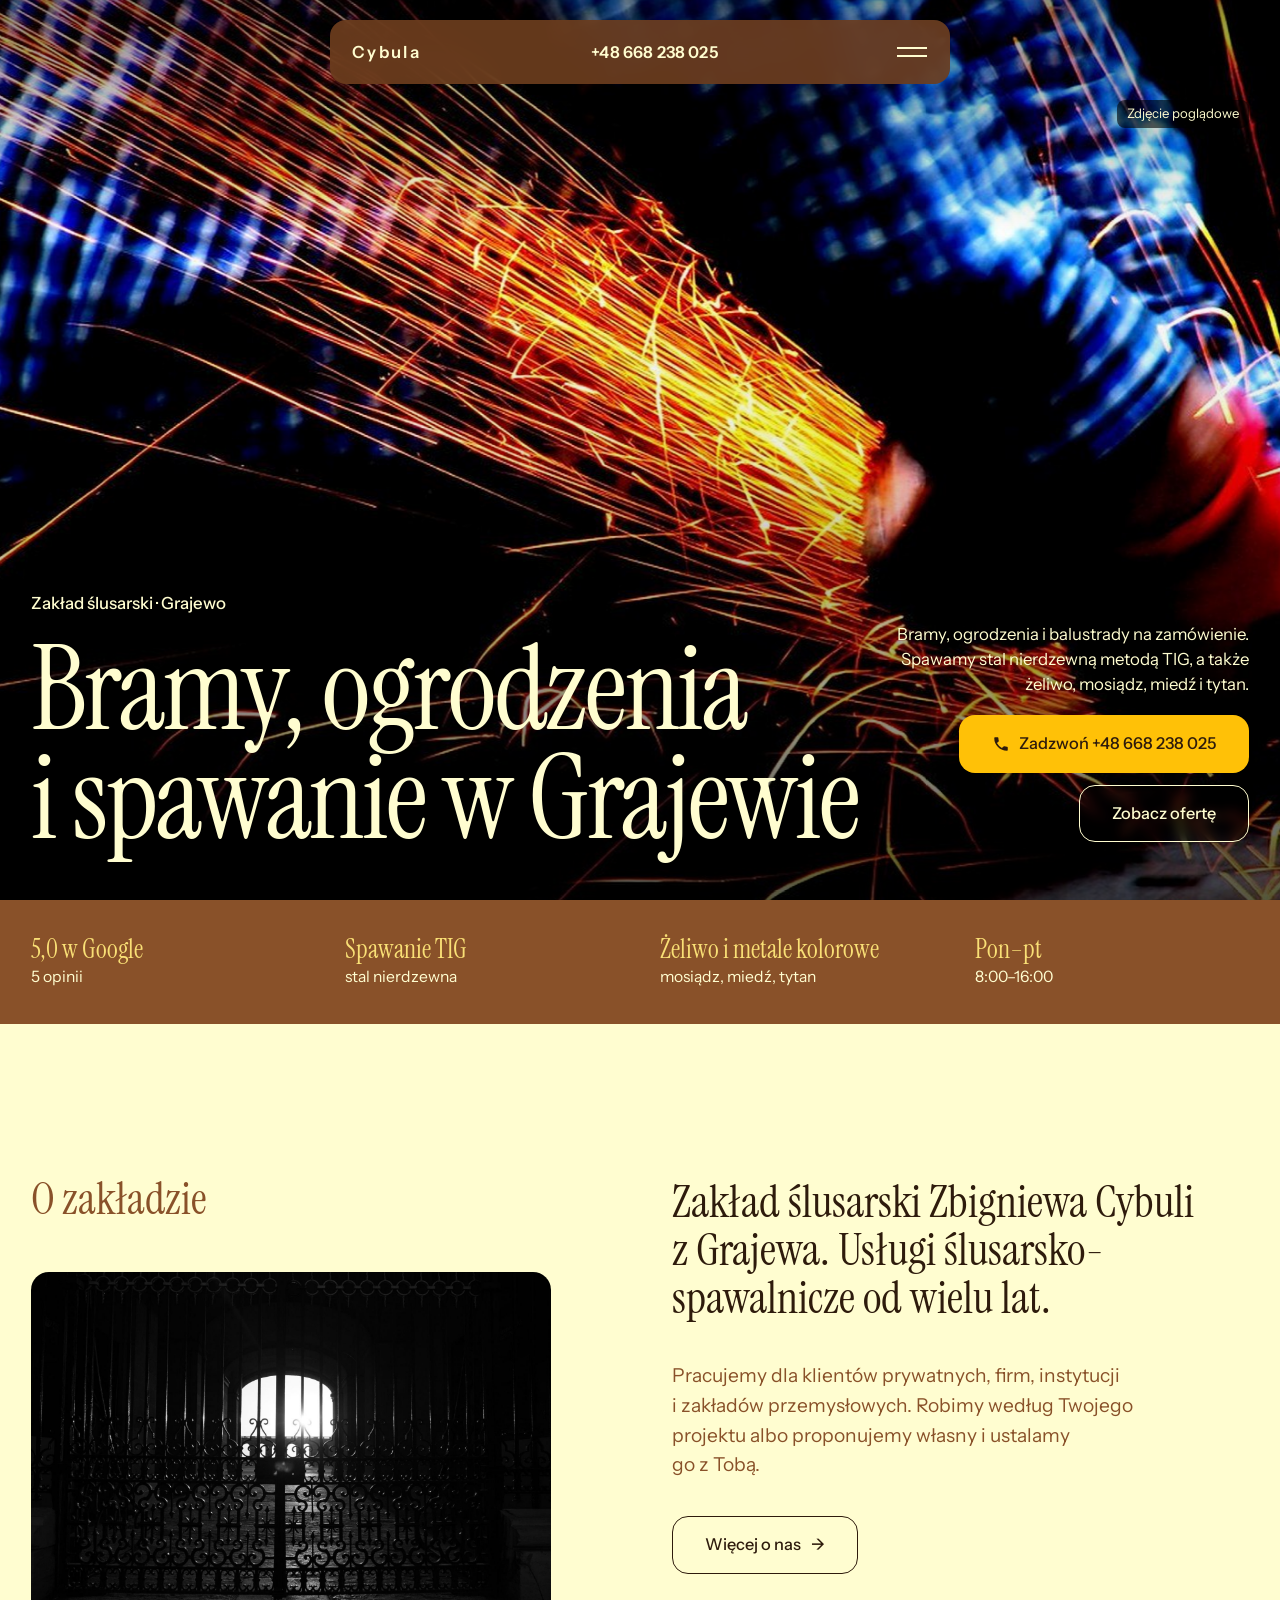
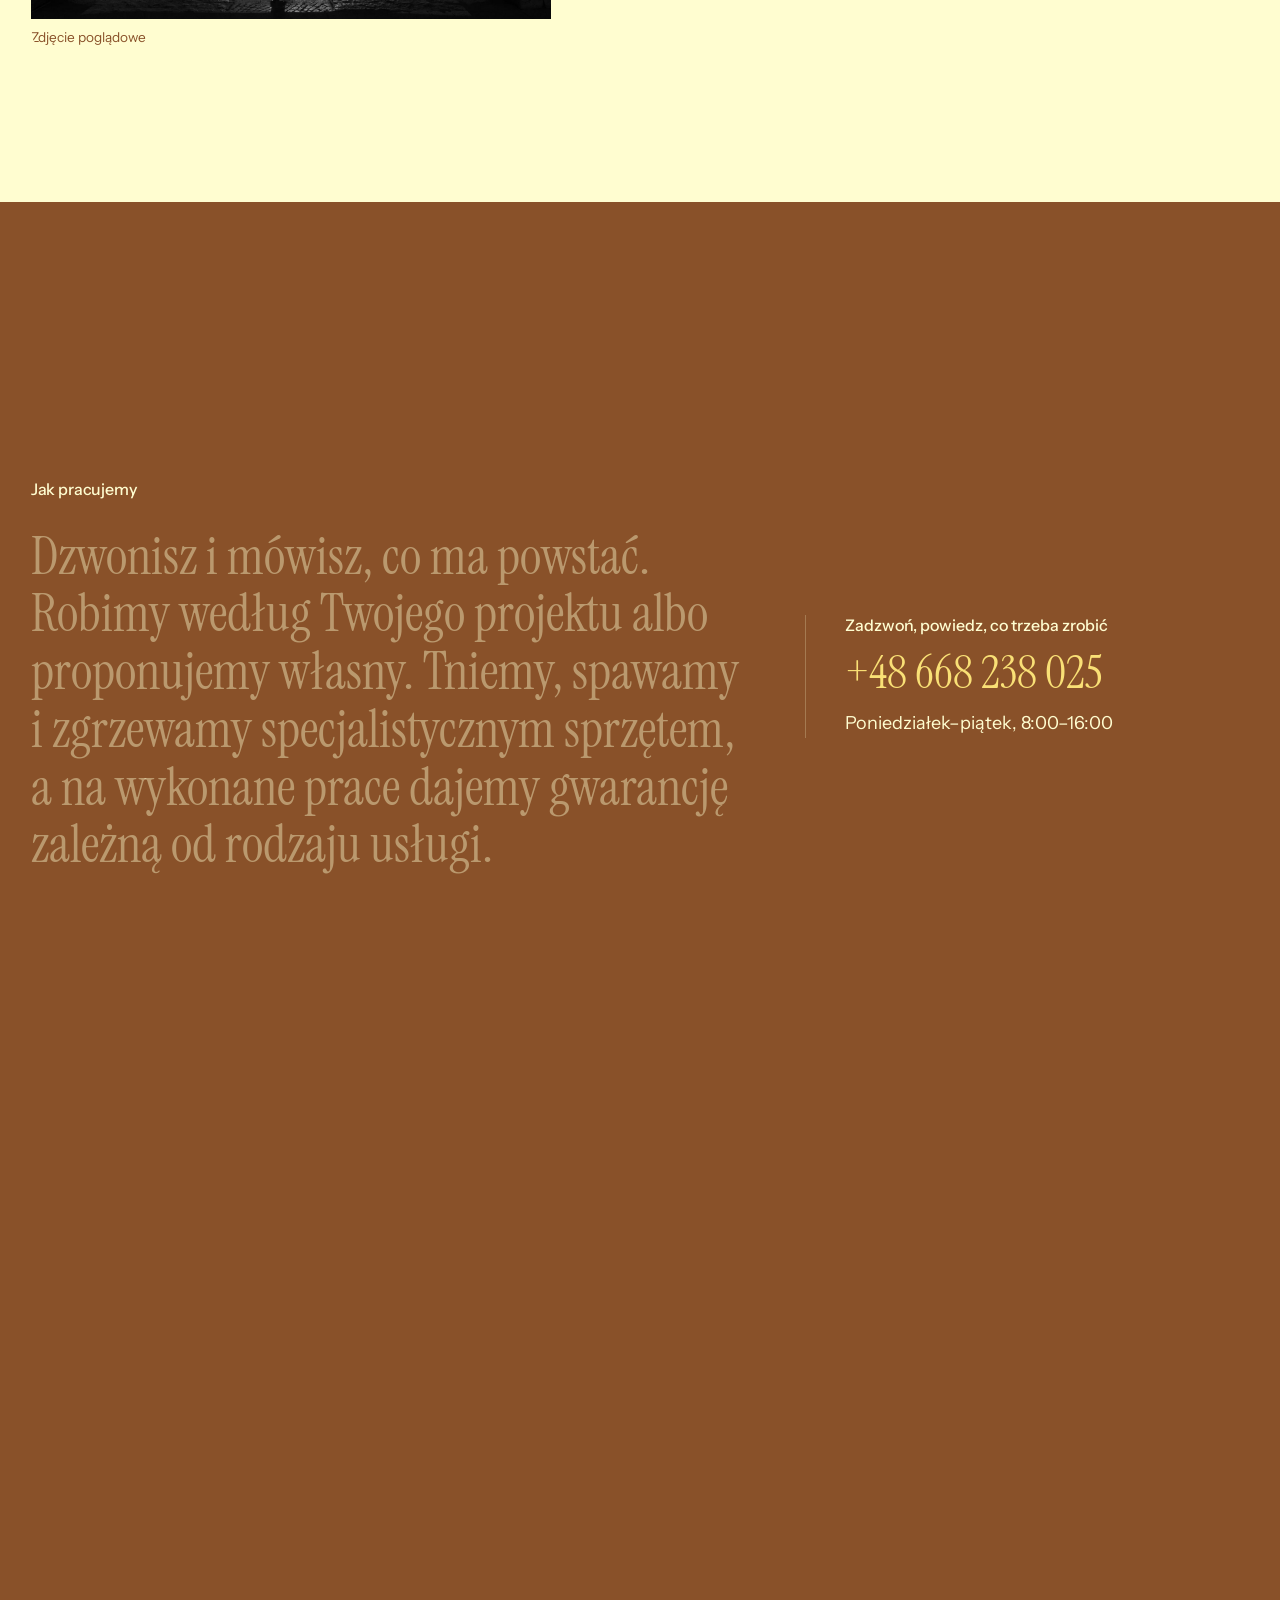
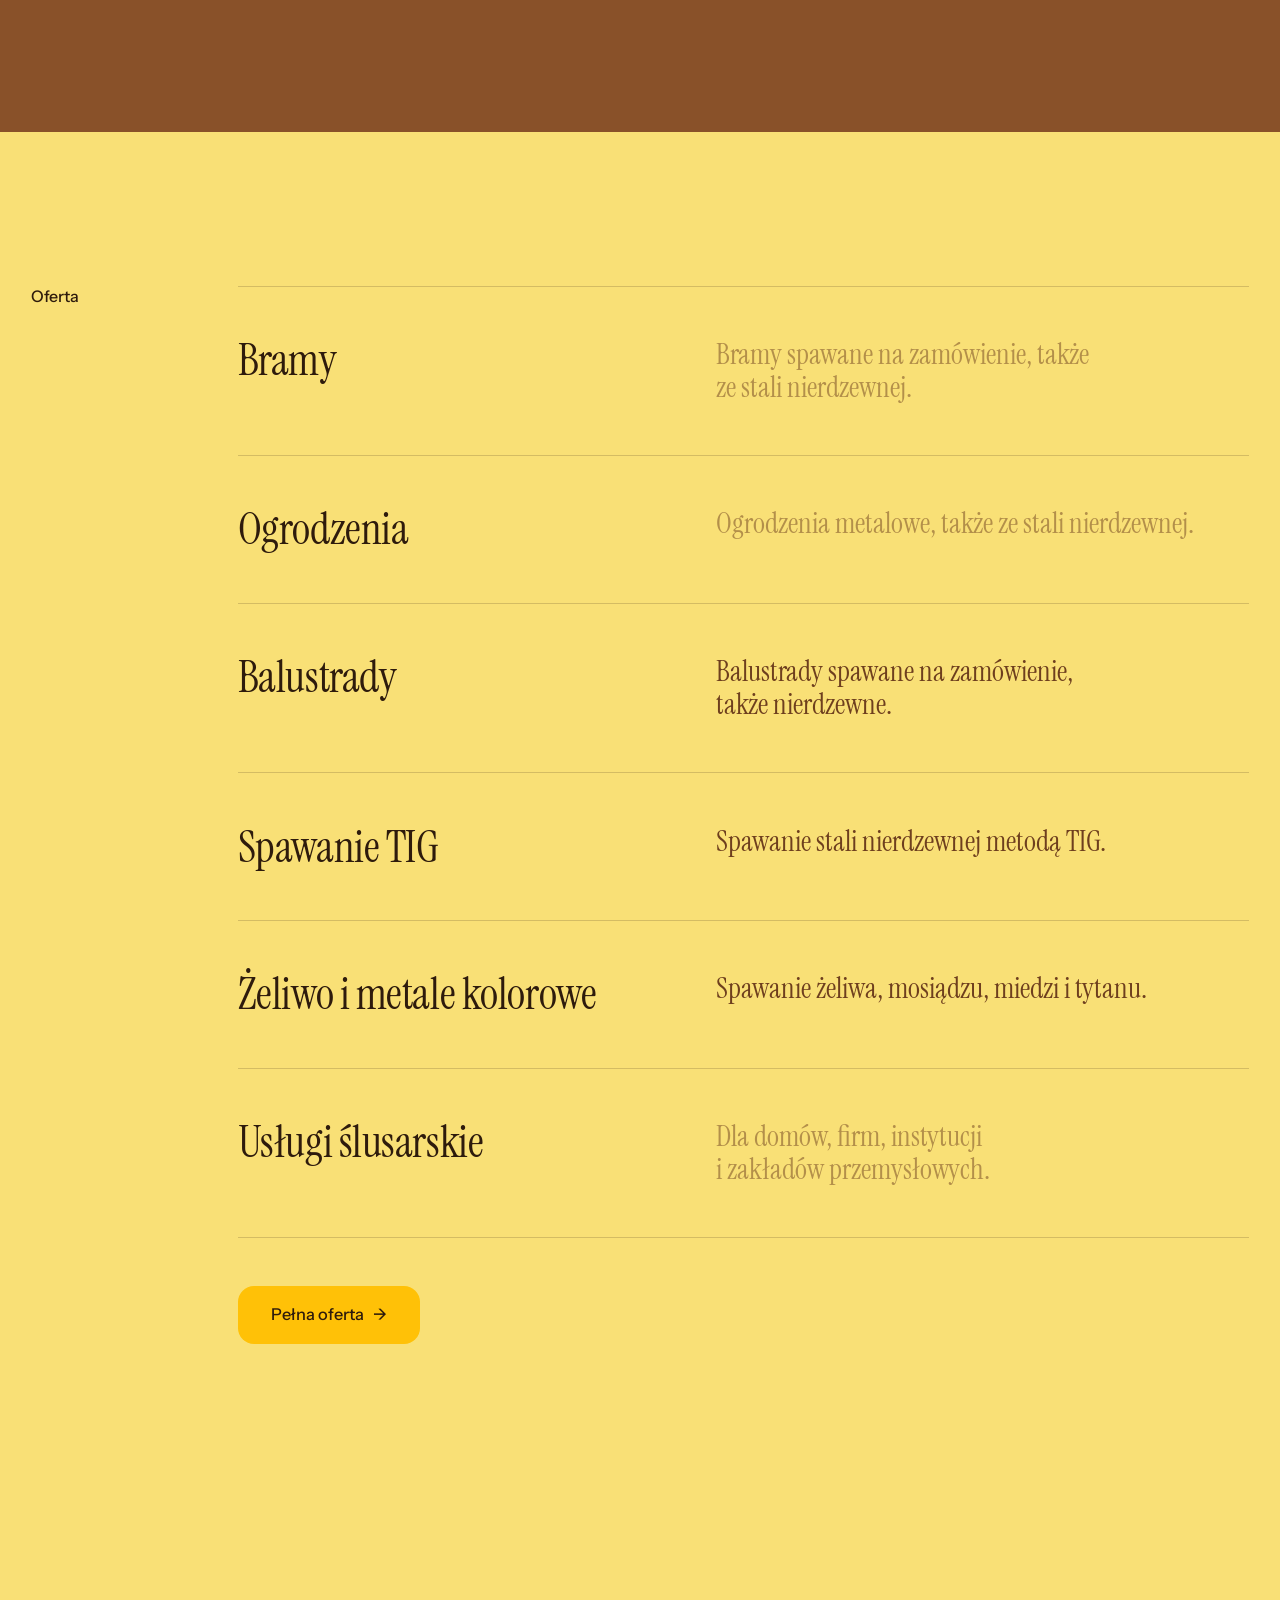
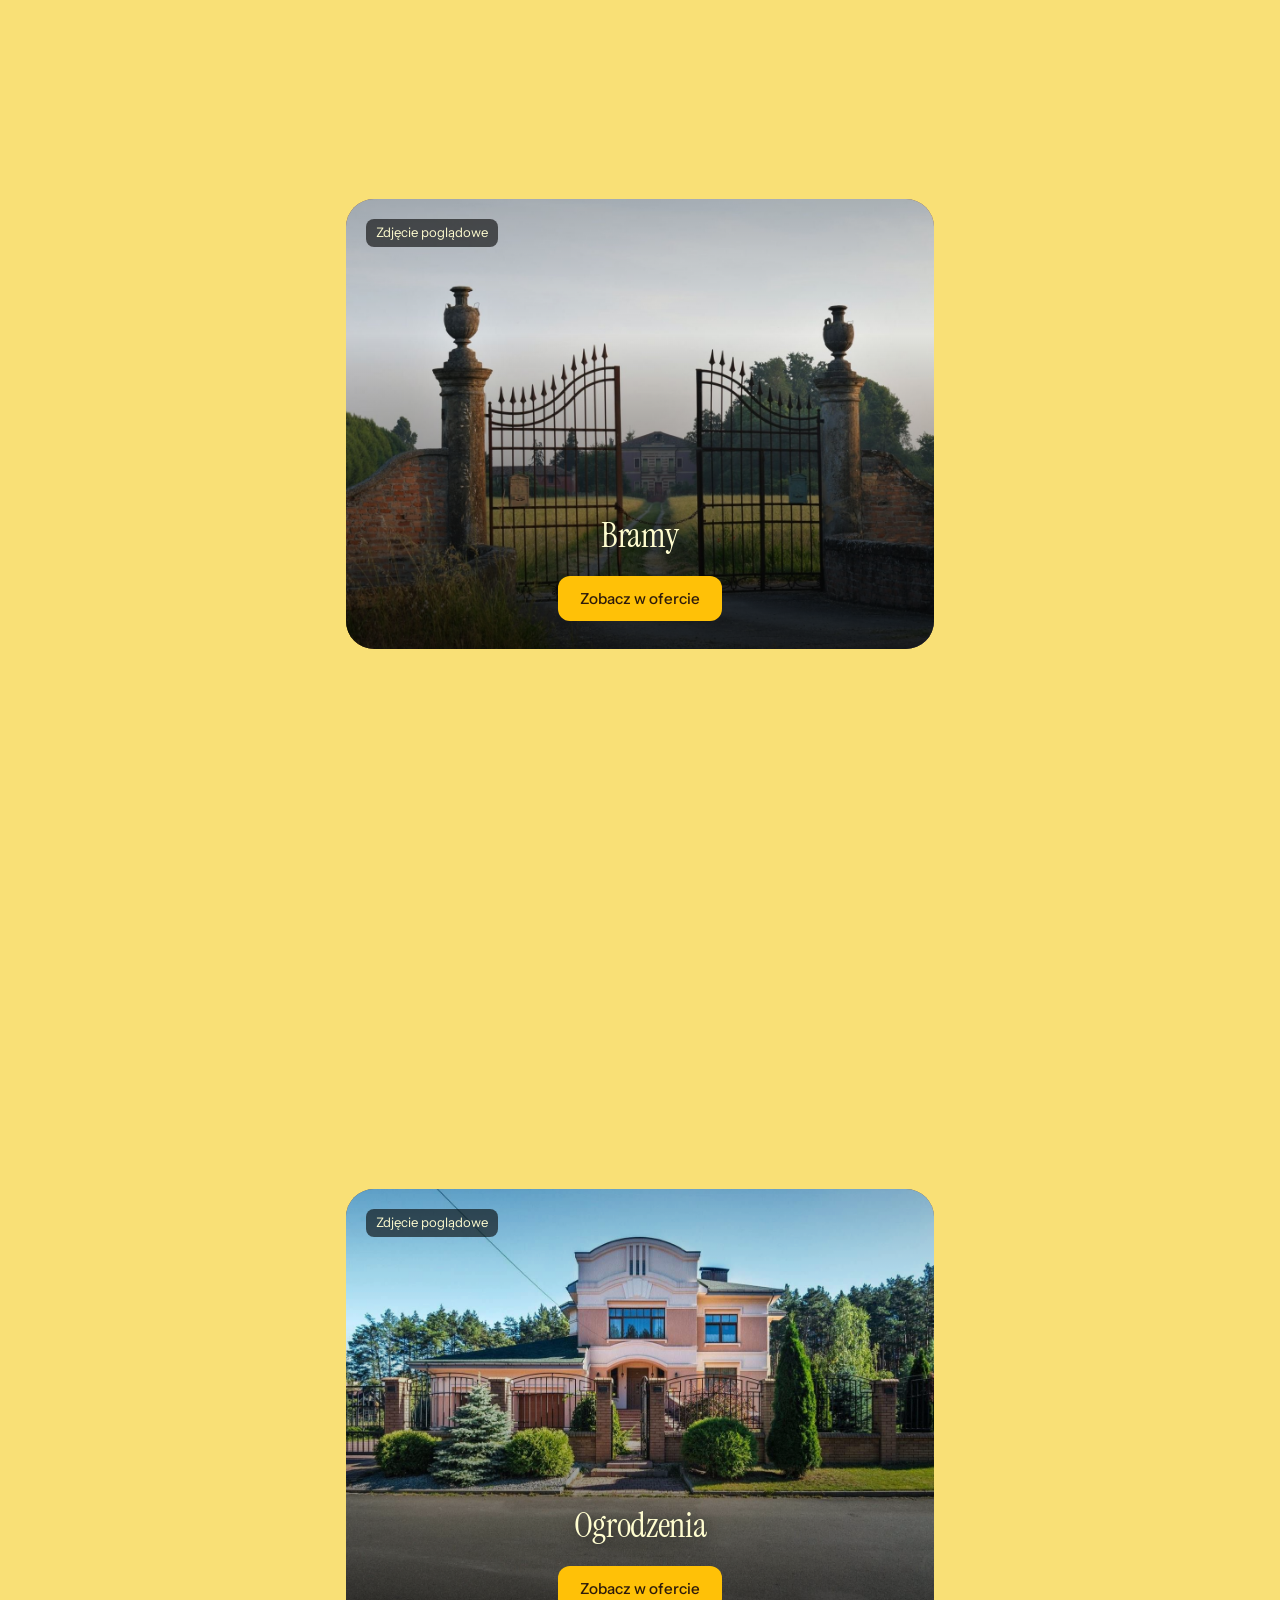
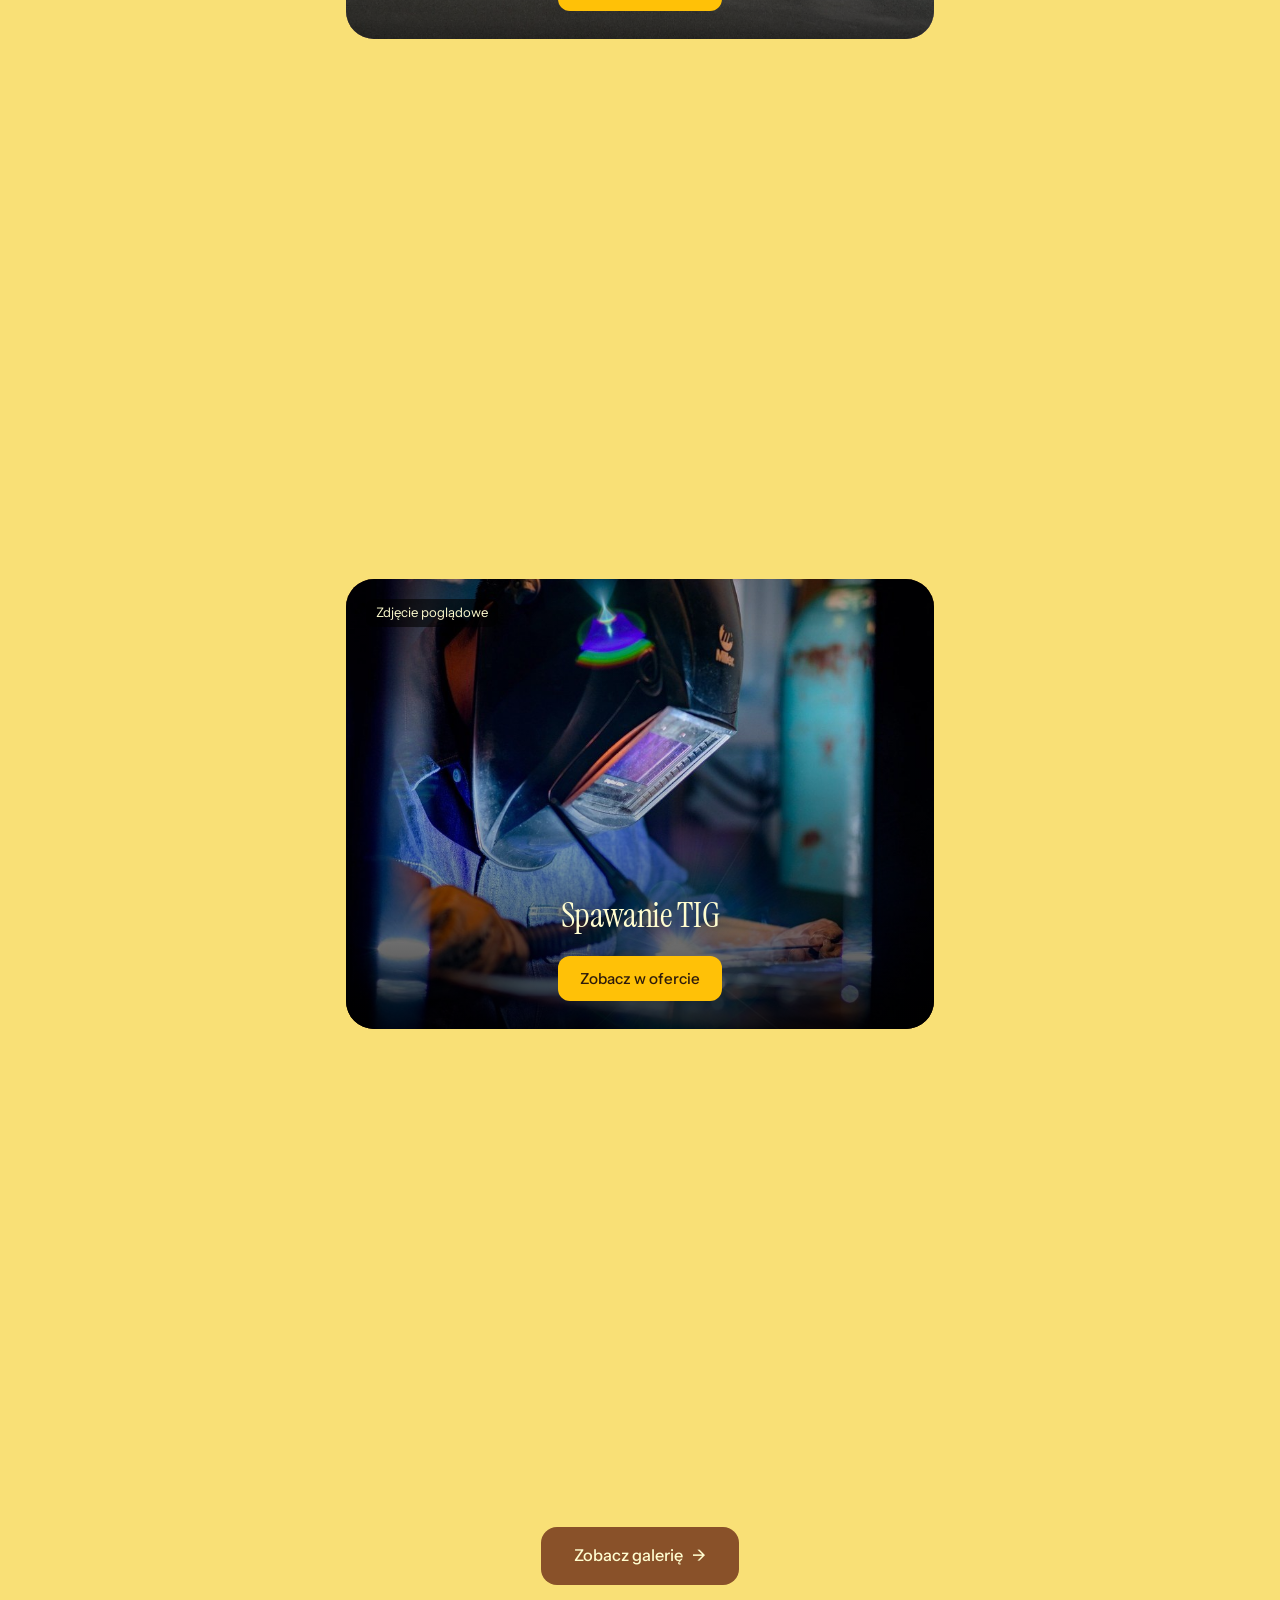
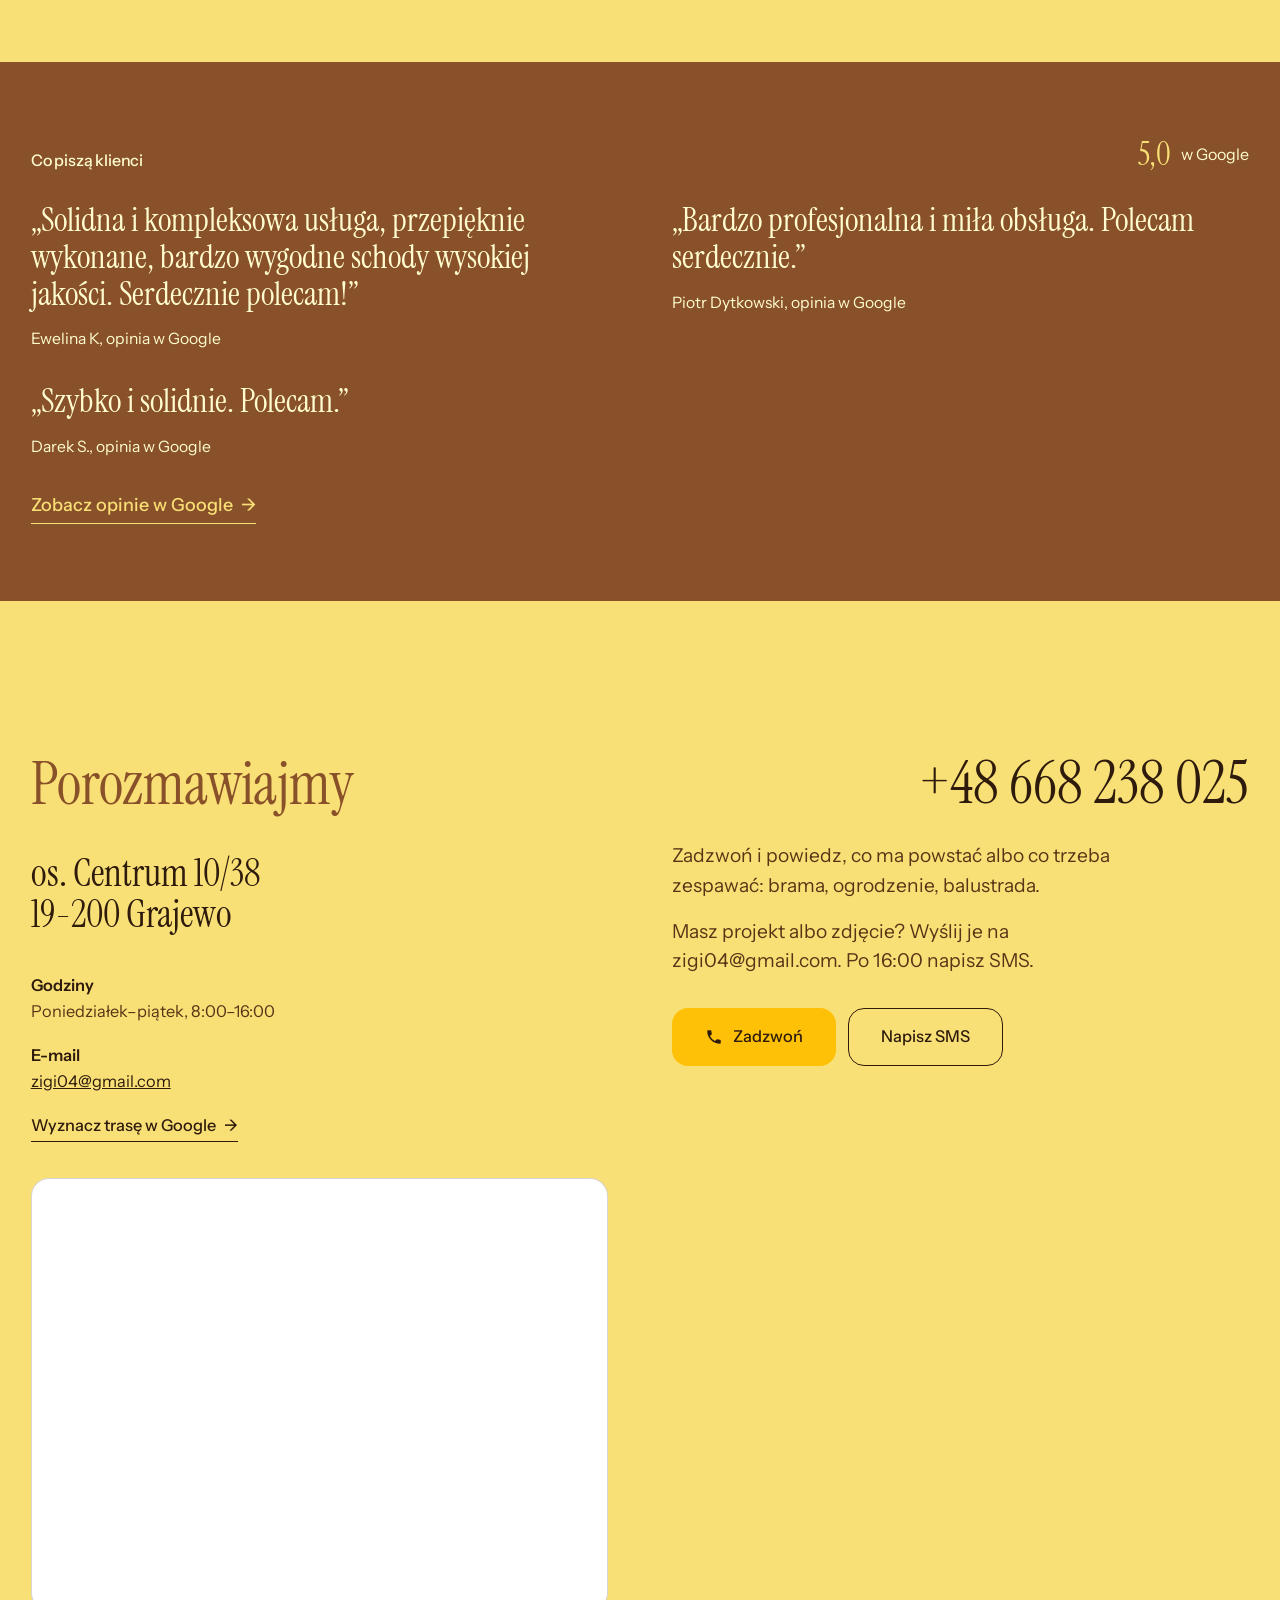
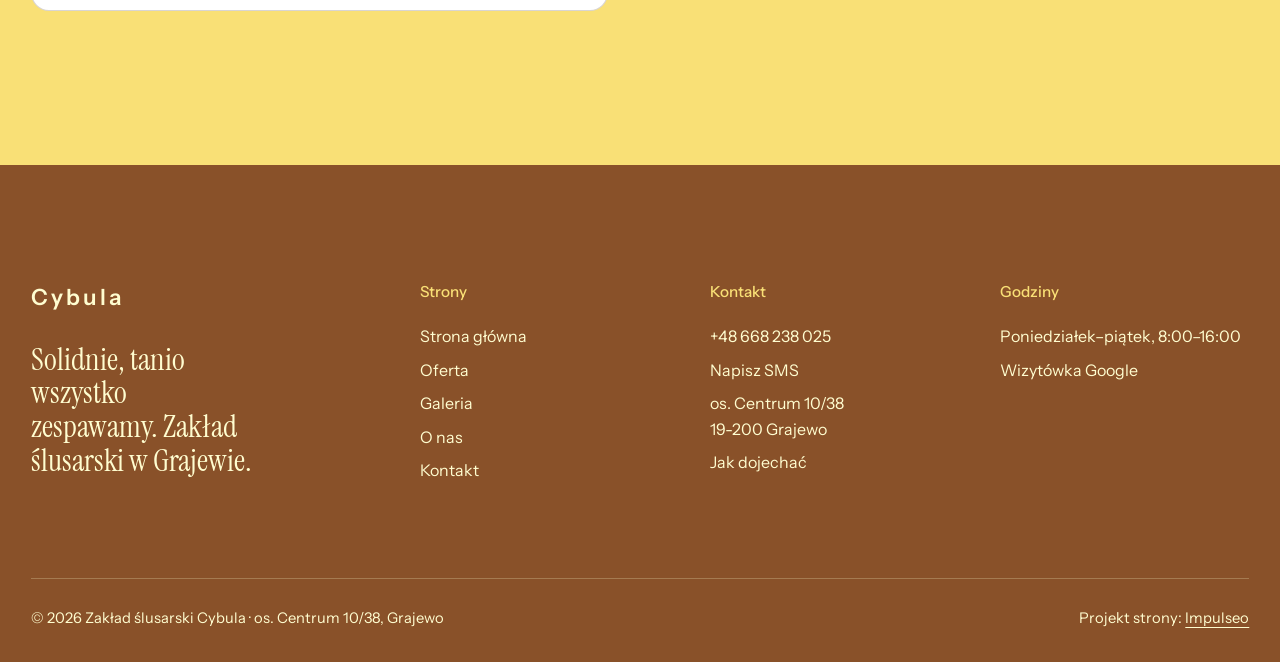
==== commit 7def05bb: "Poprawki po radzie: bez włoskiej tabliczki na bramie, bez płotu z blachy, bez obcego spawacza przy w" ====
--- a/index.html
+++ b/index.html
@@ -25,10 +25,10 @@
 <link rel="preconnect" href="https://fonts.googleapis.com">
 <link rel="preconnect" href="https://fonts.gstatic.com" crossorigin>
 <link href="https://fonts.googleapis.com/css2?family=Instrument+Sans:wght@400..600&family=Instrument+Serif&display=swap" rel="stylesheet">
-<link rel="stylesheet" href="assets/styles.css?v=20261118a">
+<link rel="stylesheet" href="assets/styles.css?v=20261118b">
 <style>:root{--bone:#FFFDD0;--bone-hi:#FFFFFF;--cacao:#895129;--bordeaux:#895129;--carmine:#FFC107;--brass:#F9E076;--ink:#2E1B0C;--ink-2:#895129;--on-dark:#FFFDD0;--on-dark-2:#FFFDD0;--line:rgba(46,27,12,.18);--line-dark:rgba(255,253,208,.24)}.btn-main{color:#2E1B0C}.btn-main:hover,.card:hover .btn{background:#895129;color:#FFFDD0}.btn-brass{background:#FFC107;color:#2E1B0C}.btn-brass:hover{background:#FFFDD0;color:#2E1B0C}.svc-row:hover h3,.big-phone:hover{color:#895129}.faq summary::after{color:#895129}:focus-visible{outline-color:#895129}#oferta,.sec.bone#kontakt,.cards{background:#F9E076}.cards .cards-foot .btn{background:#895129;color:#FFFDD0}.cards .cards-foot .btn:hover{background:#2E1B0C}#oferta .svc-row p{color:#6E3F1E}#kontakt .contact-meta,#kontakt .lead{color:#5A3416}.form input,.form textarea{background:#FFFDD0}.form input::placeholder,.form textarea::placeholder{color:rgba(110,63,30,.85)}.pill{background:rgba(110,63,30,.9)}.pill.solid{background:rgba(110,63,30,.97)}.burger:hover{background:rgba(255,253,208,.12)}.lb{background:rgba(30,18,8,.95)}.js .reveal-text .w{color:rgba(255,253,208,.42)}.card{background:#6E3F1E}.card::after{background:linear-gradient(180deg,rgba(0,0,0,.22) 0%,rgba(0,0,0,0) 30%,rgba(0,0,0,.78) 100%)}.card h3{color:#FFFDD0;text-shadow:0 2px 18px rgba(0,0,0,.7)}.btn-on-photo{background:rgba(0,0,0,.35)}.hero-cap,.card-cap,.phead-img .poglad{background:rgba(0,0,0,.6);color:#FFFDD0}.hero-img{object-position:50% 50%}@media (max-width:700px){.callbar{background:#6E3F1E}.pill-logo .word{display:inline;font-size:.95rem}}</style>
 <script src="assets/lenis.min.js?v=1.1.20" defer></script>
-<script src="assets/main.js?v=20261118a" defer></script>
+<script src="assets/main.js?v=20261118b" defer></script>
 </head>
 <body>
 <a class="skip" href="#tresc">Przejdź do treści</a>
@@ -59,10 +59,10 @@
   <div class="hero-in">
     <div>
       <p class="hero-kicker">Zakład ślusarski · Grajewo</p>
-      <h1>Bramy, ogrodzenia i&nbsp;balustrady ze&nbsp;stali</h1>
+      <h1>Bramy, ogrodzenia i&nbsp;spawanie w&nbsp;Grajewie</h1>
     </div>
     <div class="hero-side">
-      <p>Usługi ślusarskie i&nbsp;spawalnicze. Spawamy stal nierdzewną metodą TIG, a&nbsp;także żeliwo, mosiądz, miedź i&nbsp;tytan.</p>
+      <p>Bramy, ogrodzenia i&nbsp;balustrady na zamówienie. Spawamy stal nierdzewną metodą TIG, a&nbsp;także żeliwo, mosiądz, miedź i&nbsp;tytan.</p>
       <div class="btn-row">
         <a class="btn btn-main hero-call" href="tel:+48668238025"><svg class="ico" viewBox="0 0 24 24" fill="none" aria-hidden="true"><path d="M6.6 10.8a15.5 15.5 0 0 0 6.6 6.6l2.2-2.2a1 1 0 0 1 1-.24 11.4 11.4 0 0 0 3.6.58 1 1 0 0 1 1 1V20a1 1 0 0 1-1 1A17 17 0 0 1 3 4a1 1 0 0 1 1-1h3.5a1 1 0 0 1 1 1c0 1.25.2 2.45.57 3.57a1 1 0 0 1-.25 1L6.6 10.8Z" fill="currentColor"/></svg>Zadzwoń +48 668 238 025</a>
         <a class="btn btn-line btn-on-photo" href="oferta.html">Zobacz ofertę</a>
@@ -75,7 +75,7 @@
   <ul class="wrap facts-list">
     <li><b>5,0 w Google</b>5 opinii</li>
     <li><b>Spawanie TIG</b>stal nierdzewna</li>
-    <li><b>Metale kolorowe</b>żeliwo, mosiądz, miedź, tytan</li>
+    <li><b>Żeliwo i&nbsp;metale kolorowe</b>mosiądz, miedź, tytan</li>
     <li><b>Pon–pt</b>8:00–16:00</li>
   </ul>
 </section>
@@ -83,7 +83,7 @@
 <section class="sec bone" id="o-nas">
   <div class="wrap about">
     <div class="about-left up">
-      <p class="label-serif">O&nbsp;zakładzie</p><figure class="about-fig"><img src="img/spawacz.jpg" width="1024" height="681" alt="Spawacz w&nbsp;przyłbicy przy stole w&nbsp;warsztacie" loading="lazy"><figcaption class="poglad">Zdjęcie poglądowe</figcaption></figure>
+      <p class="label-serif">O&nbsp;zakładzie</p><figure class="about-fig"><img src="img/brama-kuta-ciemna.jpg" width="1600" height="1066" alt="Metalowa brama z&nbsp;ornamentem pod światło" loading="lazy"><figcaption class="poglad">Zdjęcie poglądowe</figcaption></figure>
     </div>
     <div class="about-right up">
       <p class="statement">Zakład ślusarski Zbigniewa Cybuli z&nbsp;Grajewa. Usługi ślusarsko-spawalnicze od&nbsp;wielu lat.</p>
@@ -112,11 +112,11 @@
     <h2 class="label">Oferta</h2>
     <div>
       <div class="svc-list">
-      <a class="svc-row" href="oferta.html#bramy"><h3>Bramy i&nbsp;furtki</h3><p>Bramy i&nbsp;furtki spawane na zamówienie, także ze&nbsp;stali nierdzewnej.</p></a>
+      <a class="svc-row" href="oferta.html#bramy"><h3>Bramy</h3><p>Bramy spawane na zamówienie, także ze&nbsp;stali nierdzewnej.</p></a>
       <a class="svc-row" href="oferta.html#ogrodzenia"><h3>Ogrodzenia</h3><p>Ogrodzenia metalowe, także ze&nbsp;stali nierdzewnej.</p></a>
       <a class="svc-row" href="oferta.html#balustrady"><h3>Balustrady</h3><p>Balustrady spawane na zamówienie, także nierdzewne.</p></a>
       <a class="svc-row" href="oferta.html#tig"><h3>Spawanie TIG</h3><p>Spawanie stali nierdzewnej metodą TIG.</p></a>
-      <a class="svc-row" href="oferta.html#metale"><h3>Metale kolorowe i&nbsp;żeliwo</h3><p>Spawanie żeliwa, mosiądzu, miedzi i&nbsp;tytanu.</p></a>
+      <a class="svc-row" href="oferta.html#metale"><h3>Żeliwo i&nbsp;metale kolorowe</h3><p>Spawanie żeliwa, mosiądzu, miedzi i&nbsp;tytanu.</p></a>
       <a class="svc-row" href="oferta.html#slusarskie"><h3>Usługi ślusarskie</h3><p>Dla domów, firm, instytucji i&nbsp;zakładów przemysłowych.</p></a>
       </div>
       <div class="svc-foot"><a class="btn btn-main" href="oferta.html">Pełna oferta <span aria-hidden="true">→</span></a></div>
@@ -126,7 +126,7 @@
 
 <section class="cards cacao dark" aria-label="Realizacje">
   <div class="card-wrap"><div class="card-stick">
-    <a class="card" href="oferta.html#bramy"><img src="img/brama-kuta.jpg" width="1600" height="1066" alt="Dwuskrzydłowa kuta brama między ceglanymi słupami" decoding="async"><span class="card-cap">Zdjęcie poglądowe</span><span class="card-in"><h3>Bramy i&nbsp;furtki</h3><span class="btn btn-main btn-sm">Zobacz w&nbsp;ofercie</span></span></a>
+    <a class="card" href="oferta.html#bramy"><img src="img/brama-kuta.jpg" width="1600" height="1066" alt="Dwuskrzydłowa metalowa brama między murowanymi słupami" decoding="async"><span class="card-cap">Zdjęcie poglądowe</span><span class="card-in"><h3>Bramy</h3><span class="btn btn-main btn-sm">Zobacz w&nbsp;ofercie</span></span></a>
   </div></div>
   <div class="card-wrap"><div class="card-stick">
     <a class="card" href="oferta.html#ogrodzenia"><img src="img/ogrodzenie-dom.jpg" width="1600" height="1068" alt="Metalowe ogrodzenie z&nbsp;bramą przed domem" loading="lazy" decoding="async"><span class="card-cap">Zdjęcie poglądowe</span><span class="card-in"><h3>Ogrodzenia</h3><span class="btn btn-main btn-sm">Zobacz w&nbsp;ofercie</span></span></a>
@@ -134,7 +134,7 @@
   <div class="card-wrap"><div class="card-stick">
     <a class="card" href="oferta.html#tig"><img src="img/tig.jpg" width="1024" height="681" alt="Spawanie metodą TIG w&nbsp;przyłbicy" loading="lazy" decoding="async"><span class="card-cap">Zdjęcie poglądowe</span><span class="card-in"><h3>Spawanie TIG</h3><span class="btn btn-main btn-sm">Zobacz w&nbsp;ofercie</span></span></a>
   </div></div>
-  <div class="wrap cards-foot"><a class="btn btn-brass" href="realizacje.html">Zobacz wszystkie realizacje <span aria-hidden="true">→</span></a></div>
+  <div class="wrap cards-foot"><a class="btn btn-brass" href="realizacje.html">Zobacz galerię <span aria-hidden="true">→</span></a></div>
 </section>
 
 
@@ -167,7 +167,7 @@
     </div>
     <div class="contact-right up" id="formularz">
       <a class="big-phone" href="tel:+48668238025">+48 668 238 025</a>
-      <p class="lead">Zadzwoń i&nbsp;powiedz, co ma powstać albo co trzeba zespawać: brama, ogrodzenie, balustrada, naprawa.</p>
+      <p class="lead">Zadzwoń i&nbsp;powiedz, co ma powstać albo co trzeba zespawać: brama, ogrodzenie, balustrada.</p>
       <p class="lead" style="margin-top:16px">Masz projekt albo zdjęcie? Wyślij je na zigi04@gmail.com. Po&nbsp;16:00 napisz SMS.</p>
       <div class="contact-cta">
         <a class="btn btn-main" href="tel:+48668238025"><svg class="ico" viewBox="0 0 24 24" fill="none" aria-hidden="true"><path d="M6.6 10.8a15.5 15.5 0 0 0 6.6 6.6l2.2-2.2a1 1 0 0 1 1-.24 11.4 11.4 0 0 0 3.6.58 1 1 0 0 1 1 1V20a1 1 0 0 1-1 1A17 17 0 0 1 3 4a1 1 0 0 1 1-1h3.5a1 1 0 0 1 1 1c0 1.25.2 2.45.57 3.57a1 1 0 0 1-.25 1L6.6 10.8Z" fill="currentColor"/></svg>Zadzwoń</a>
@@ -182,7 +182,7 @@
     <div class="foot-top">
       <div>
         <a class="foot-logo" href="index.html" aria-label="Zakład ślusarski Cybula - strona główna"><span class="word">Cybula</span></a>
-        <p class="foot-claim">Bramy, ogrodzenia, balustrady i&nbsp;spawanie. Grajewo, województwo podlaskie.</p>
+        <p class="foot-claim">Solidnie, tanio wszystko zespawamy. Zakład ślusarski w&nbsp;Grajewie.</p>
       </div>
       <div><h4>Strony</h4><ul><li><a href="index.html">Strona główna</a></li><li><a href="oferta.html">Oferta</a></li><li><a href="realizacje.html">Galeria</a></li><li><a href="o-nas.html">O nas</a></li><li><a href="kontakt.html">Kontakt</a></li></ul></div>
       <div><h4>Kontakt</h4><ul>
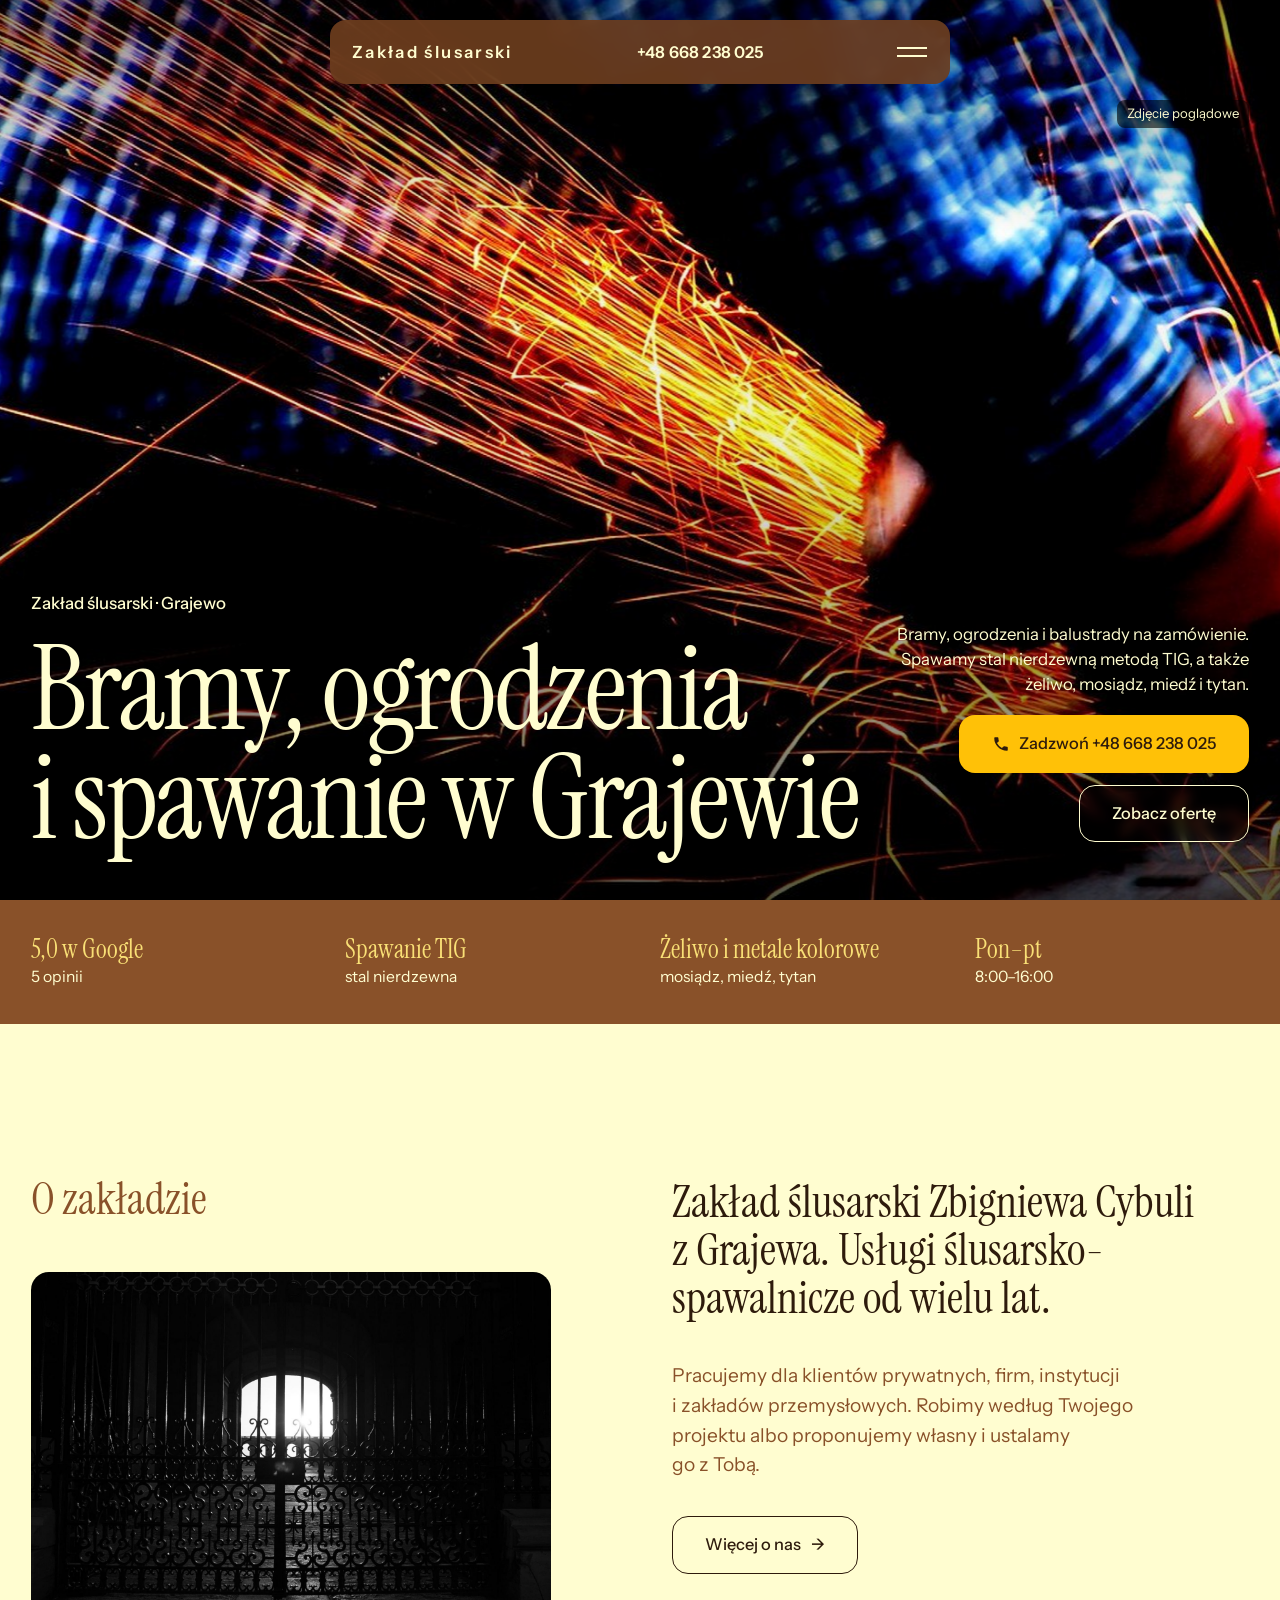
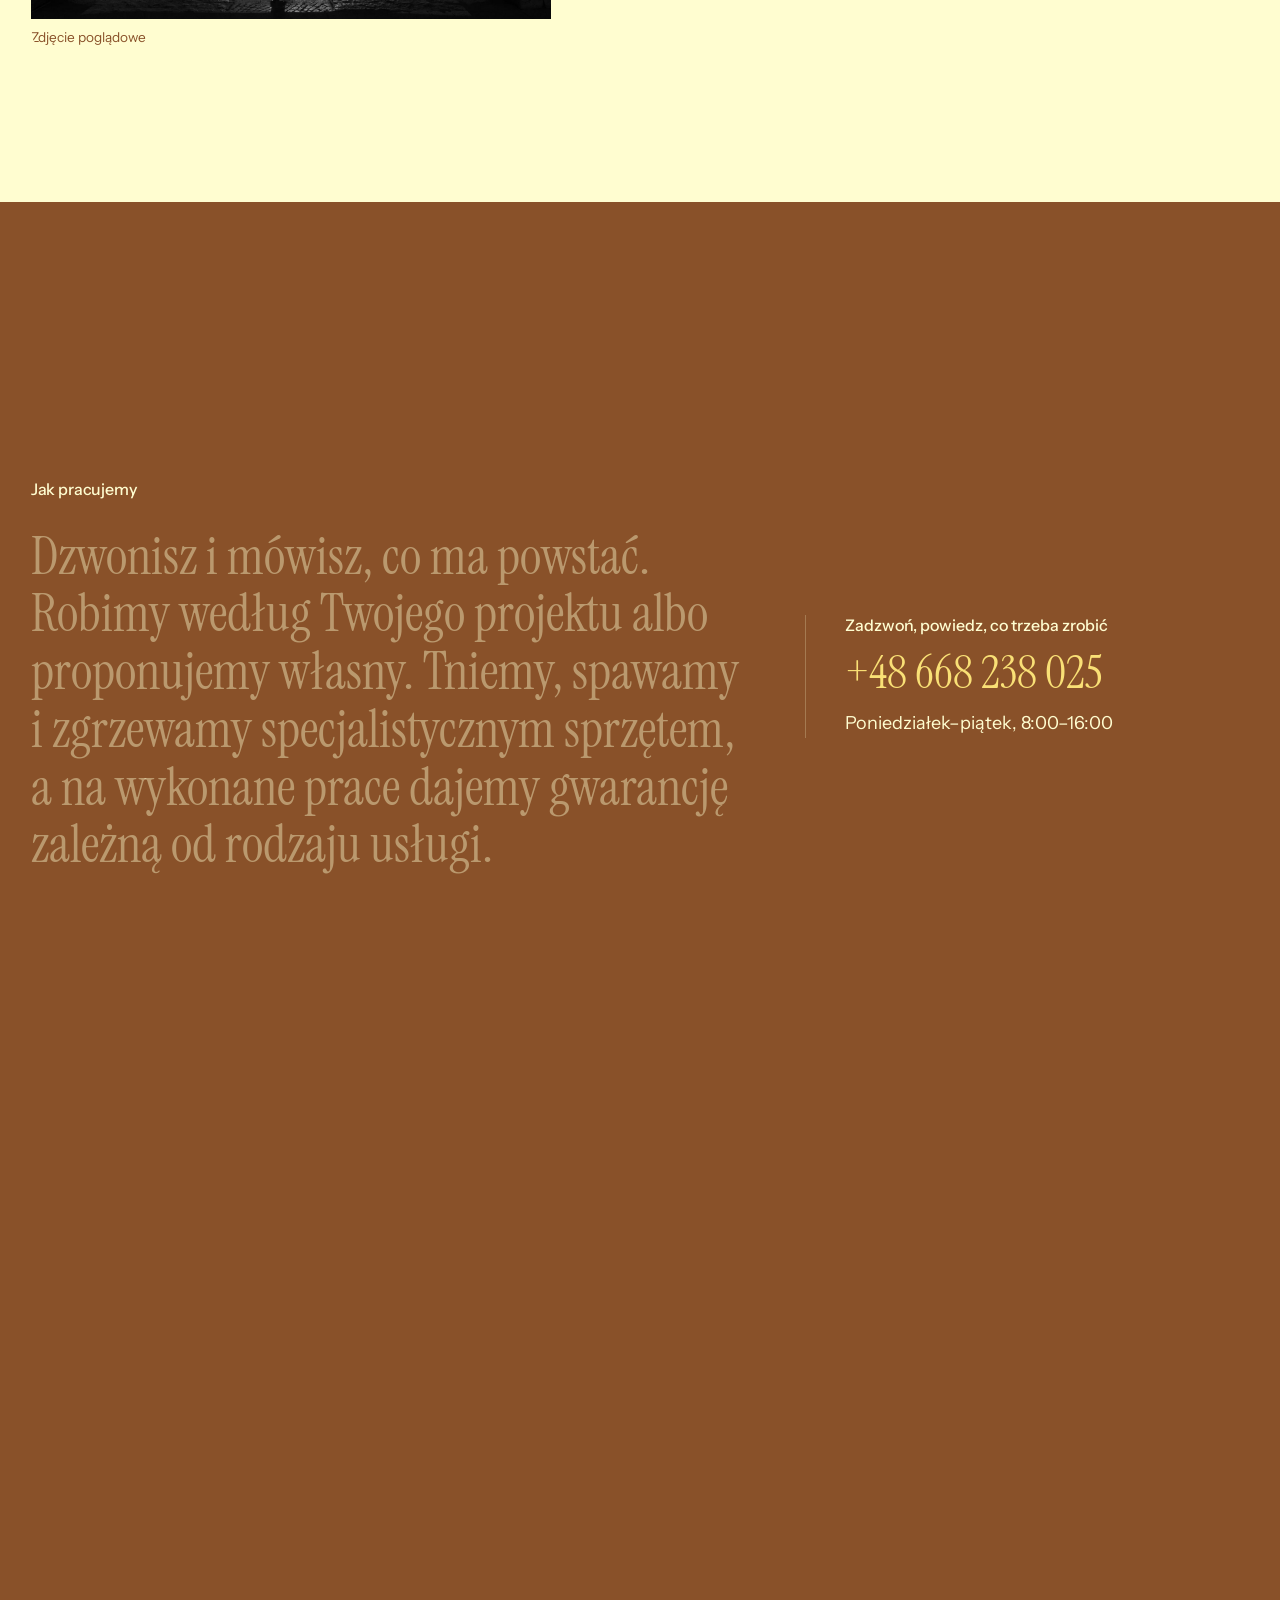
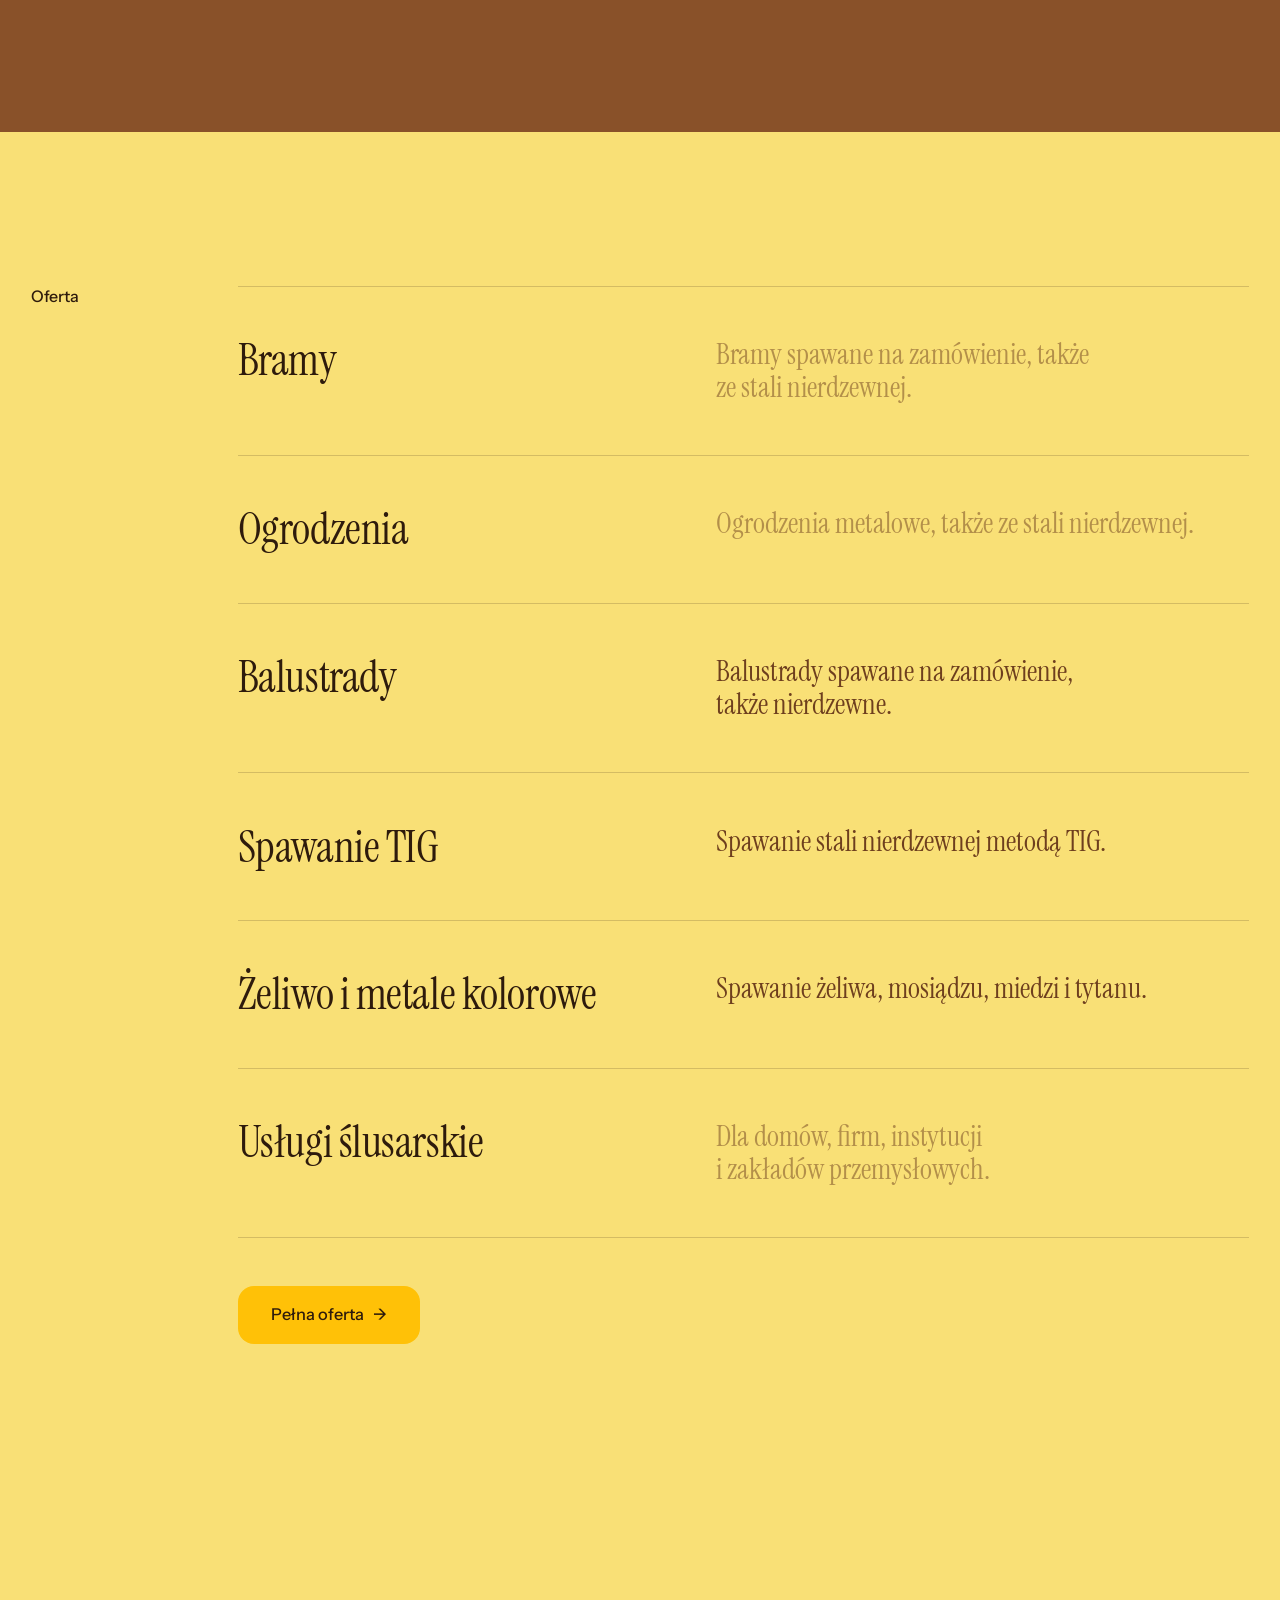
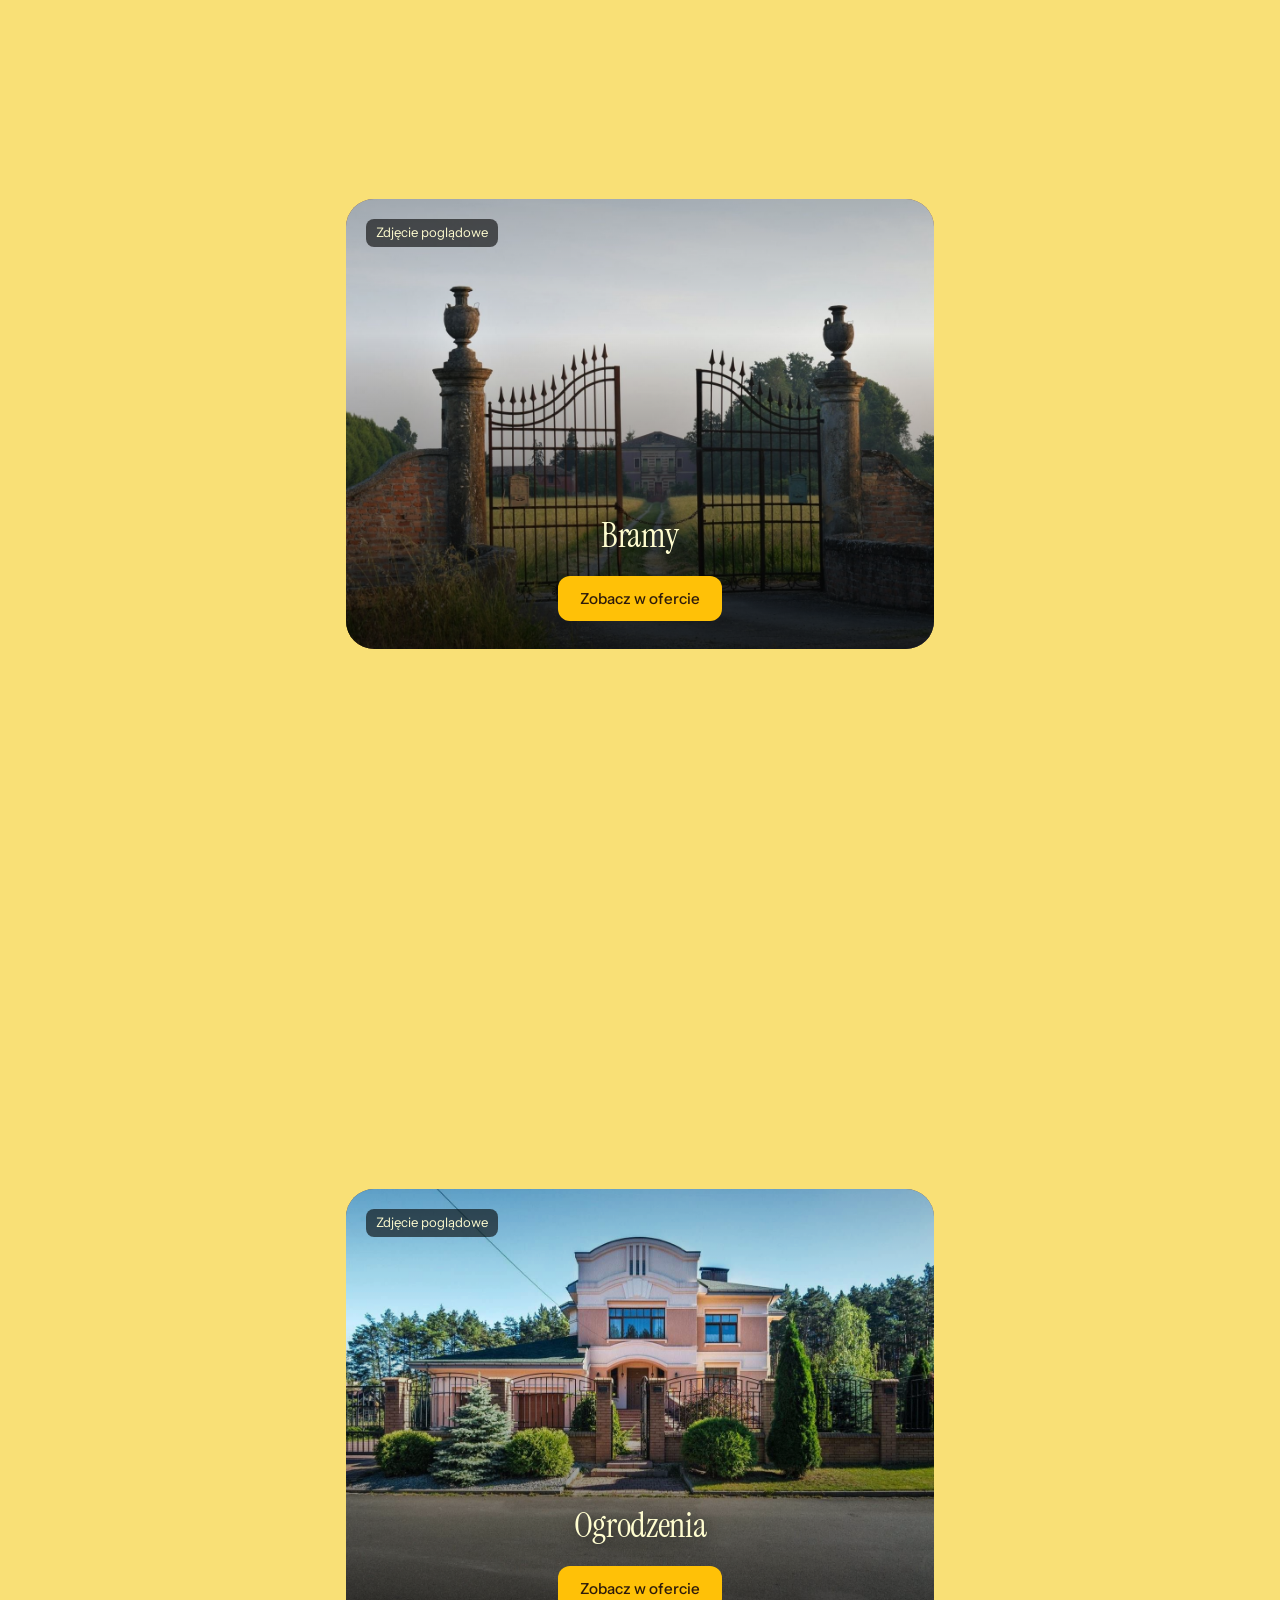
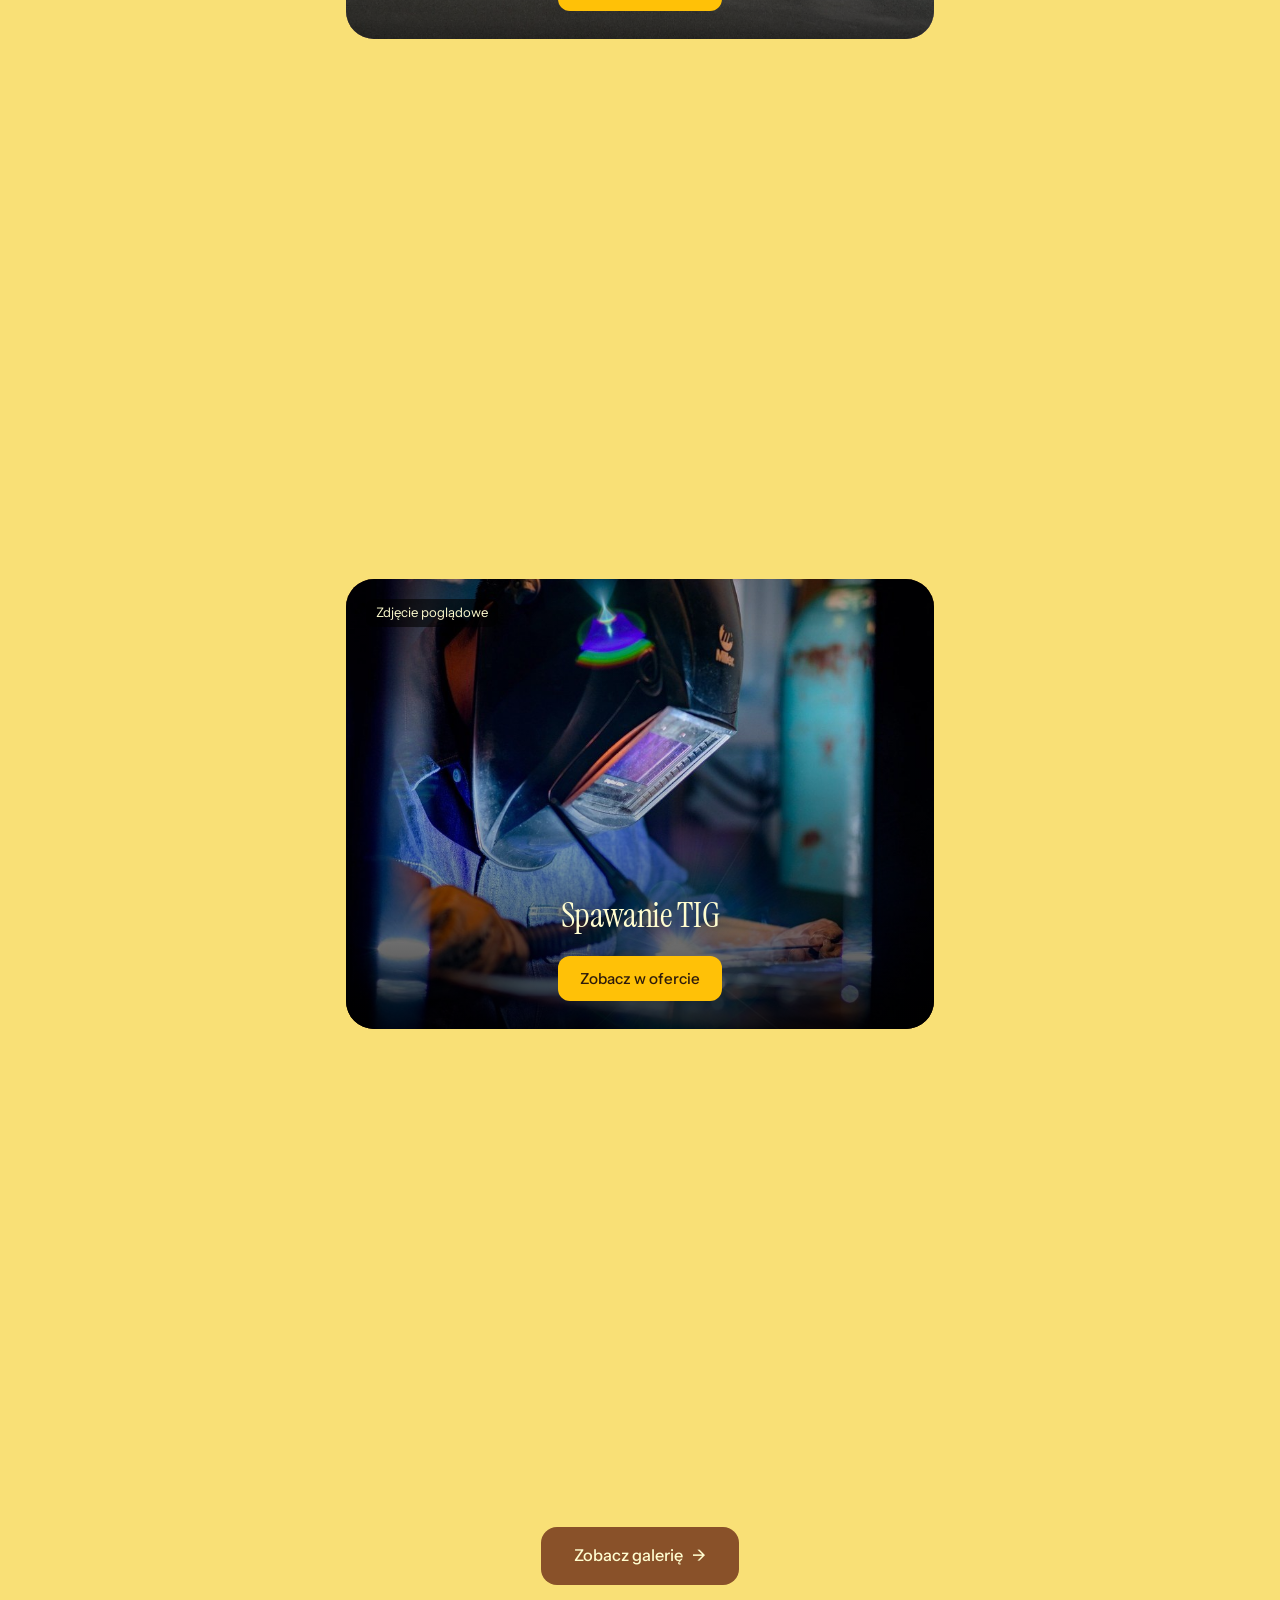
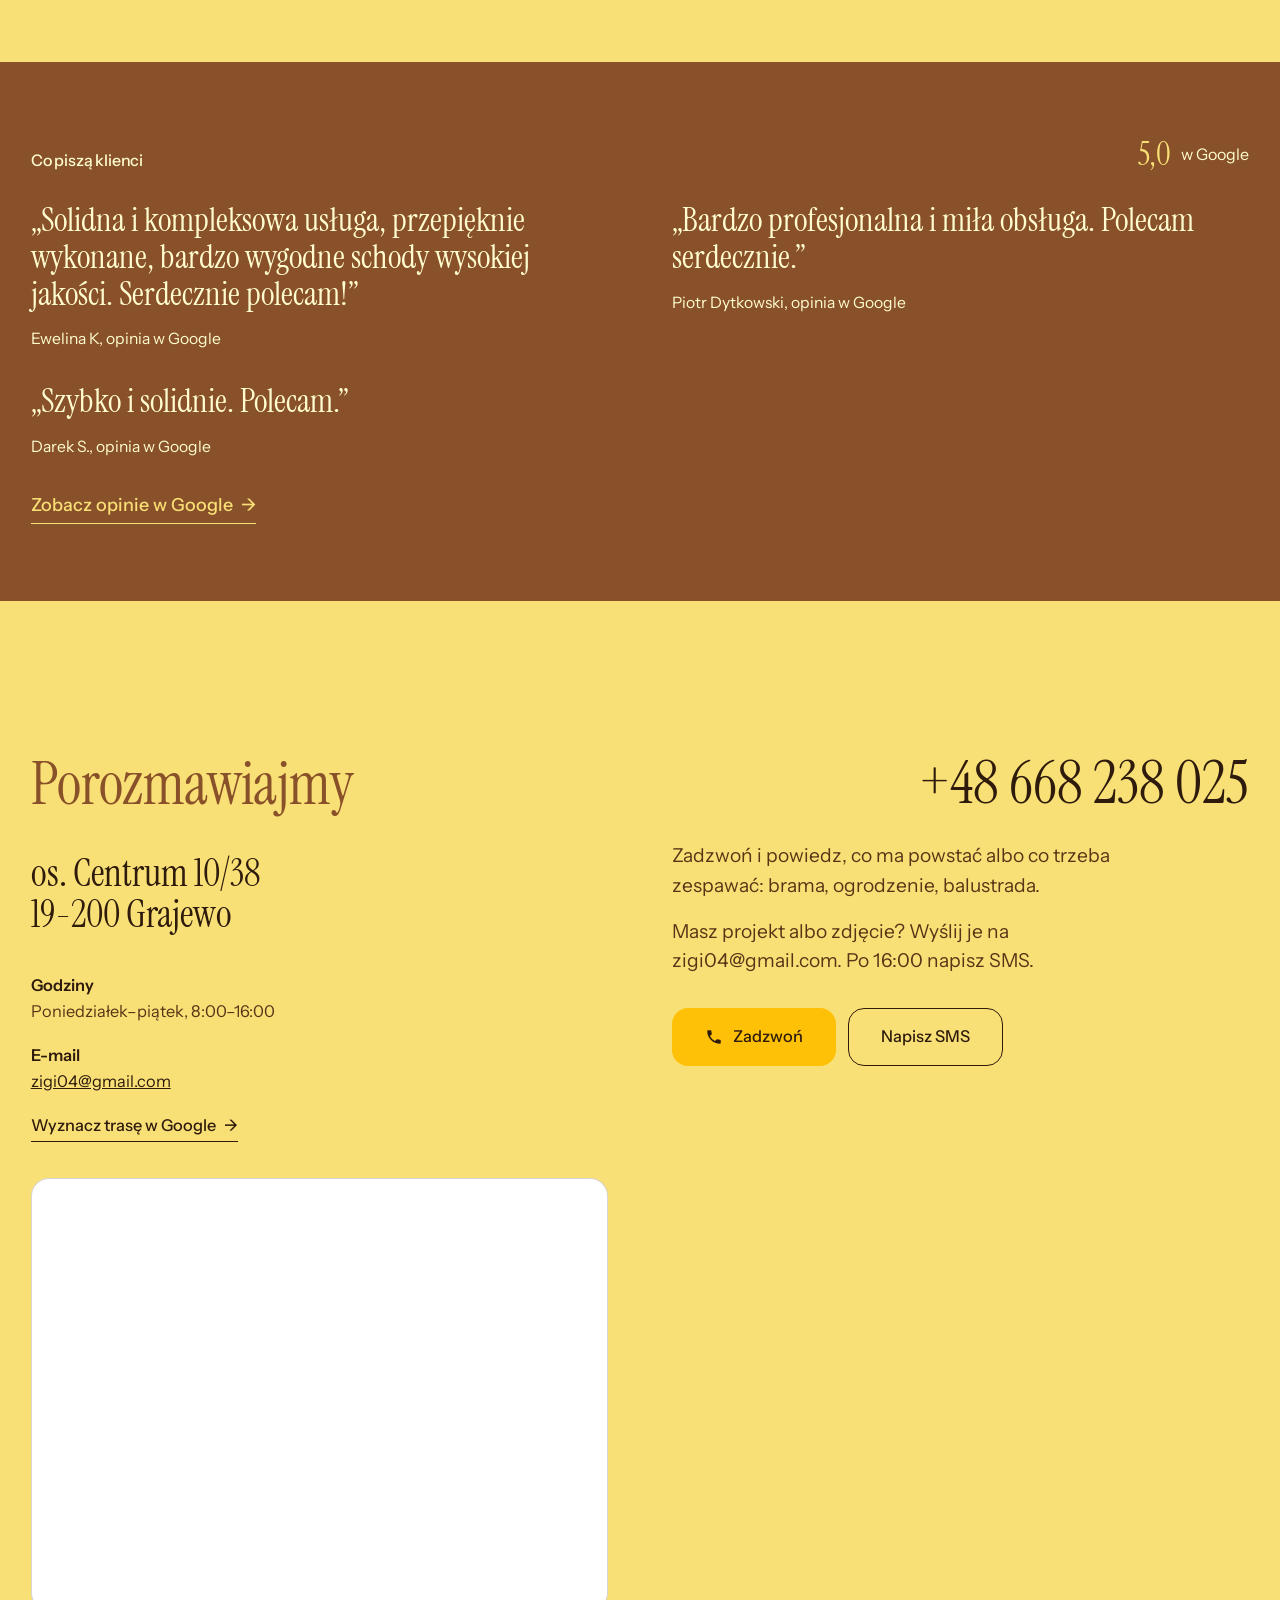
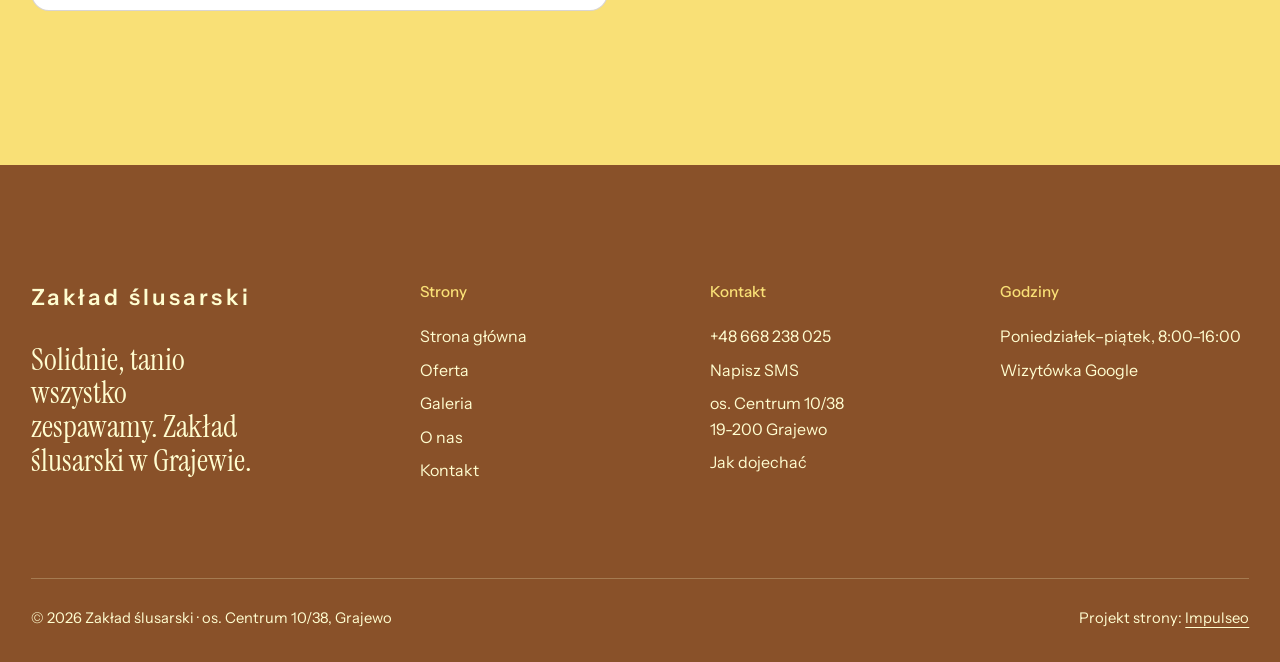
==== commit 9eb2c844: "Nazwa w menu i stopce: Zakład ślusarski zamiast Cybula Co-Authored-By: Claude Opus 5.5 <noreply@anth" ====
--- a/index.html
+++ b/index.html
@@ -3,15 +3,15 @@
 <head>
 <meta charset="UTF-8">
 <meta name="viewport" content="width=device-width, initial-scale=1.0">
-<title>Bramy, ogrodzenia, balustrady, spawanie TIG · Grajewo | Zakład ślusarski Cybula</title>
+<title>Bramy, ogrodzenia, balustrady, spawanie TIG · Grajewo | Zakład ślusarski</title>
 <meta name="description" content="Zakład ślusarski Zbigniewa Cybuli z Grajewa: bramy, ogrodzenia i balustrady, spawanie TIG stali nierdzewnej, spawanie żeliwa, mosiądzu, miedzi i tytanu. 5,0 w Google. Tel. 668 238 025.">
 <link rel="canonical" href="https://impulseo-pl.github.io/zaklad-slusarski-grajewo/">
 <meta name="robots" content="noindex, nofollow">
 <meta name="theme-color" content="#895129">
 <meta property="og:type" content="website">
 <meta property="og:locale" content="pl_PL">
-<meta property="og:site_name" content="Zakład ślusarski Cybula">
-<meta property="og:title" content="Bramy, ogrodzenia, balustrady, spawanie TIG · Grajewo | Zakład ślusarski Cybula">
+<meta property="og:site_name" content="Zakład ślusarski">
+<meta property="og:title" content="Bramy, ogrodzenia, balustrady, spawanie TIG · Grajewo | Zakład ślusarski">
 <meta property="og:description" content="Zakład ślusarski Zbigniewa Cybuli z Grajewa: bramy, ogrodzenia i balustrady, spawanie TIG stali nierdzewnej, spawanie żeliwa, mosiądzu, miedzi i tytanu. 5,0 w Google. Tel. 668 238 025.">
 <meta property="og:url" content="https://impulseo-pl.github.io/zaklad-slusarski-grajewo/">
 <meta property="og:image" content="https://impulseo-pl.github.io/zaklad-slusarski-grajewo/img/og.jpg">
@@ -25,15 +25,15 @@
 <link rel="preconnect" href="https://fonts.googleapis.com">
 <link rel="preconnect" href="https://fonts.gstatic.com" crossorigin>
 <link href="https://fonts.googleapis.com/css2?family=Instrument+Sans:wght@400..600&family=Instrument+Serif&display=swap" rel="stylesheet">
-<link rel="stylesheet" href="assets/styles.css?v=20261118b">
+<link rel="stylesheet" href="assets/styles.css?v=20261118c">
 <style>:root{--bone:#FFFDD0;--bone-hi:#FFFFFF;--cacao:#895129;--bordeaux:#895129;--carmine:#FFC107;--brass:#F9E076;--ink:#2E1B0C;--ink-2:#895129;--on-dark:#FFFDD0;--on-dark-2:#FFFDD0;--line:rgba(46,27,12,.18);--line-dark:rgba(255,253,208,.24)}.btn-main{color:#2E1B0C}.btn-main:hover,.card:hover .btn{background:#895129;color:#FFFDD0}.btn-brass{background:#FFC107;color:#2E1B0C}.btn-brass:hover{background:#FFFDD0;color:#2E1B0C}.svc-row:hover h3,.big-phone:hover{color:#895129}.faq summary::after{color:#895129}:focus-visible{outline-color:#895129}#oferta,.sec.bone#kontakt,.cards{background:#F9E076}.cards .cards-foot .btn{background:#895129;color:#FFFDD0}.cards .cards-foot .btn:hover{background:#2E1B0C}#oferta .svc-row p{color:#6E3F1E}#kontakt .contact-meta,#kontakt .lead{color:#5A3416}.form input,.form textarea{background:#FFFDD0}.form input::placeholder,.form textarea::placeholder{color:rgba(110,63,30,.85)}.pill{background:rgba(110,63,30,.9)}.pill.solid{background:rgba(110,63,30,.97)}.burger:hover{background:rgba(255,253,208,.12)}.lb{background:rgba(30,18,8,.95)}.js .reveal-text .w{color:rgba(255,253,208,.42)}.card{background:#6E3F1E}.card::after{background:linear-gradient(180deg,rgba(0,0,0,.22) 0%,rgba(0,0,0,0) 30%,rgba(0,0,0,.78) 100%)}.card h3{color:#FFFDD0;text-shadow:0 2px 18px rgba(0,0,0,.7)}.btn-on-photo{background:rgba(0,0,0,.35)}.hero-cap,.card-cap,.phead-img .poglad{background:rgba(0,0,0,.6);color:#FFFDD0}.hero-img{object-position:50% 50%}@media (max-width:700px){.callbar{background:#6E3F1E}.pill-logo .word{display:inline;font-size:.95rem}}</style>
 <script src="assets/lenis.min.js?v=1.1.20" defer></script>
-<script src="assets/main.js?v=20261118b" defer></script>
+<script src="assets/main.js?v=20261118c" defer></script>
 </head>
 <body>
 <a class="skip" href="#tresc">Przejdź do treści</a>
 <header class="pill">
-  <a class="pill-logo" href="index.html" aria-label="Zakład ślusarski Cybula - strona główna"><span class="word">Cybula</span></a>
+  <a class="pill-logo" href="index.html" aria-label="Zakład ślusarski - strona główna"><span class="word">Zakład ślusarski</span></a>
   <a class="pill-phone" href="tel:+48668238025">+48 668 238 025</a>
   <button class="burger" type="button" aria-expanded="false" aria-controls="menu" aria-label="Otwórz menu"><i></i><i></i></button>
 </header>
@@ -181,7 +181,7 @@
   <div class="wrap">
     <div class="foot-top">
       <div>
-        <a class="foot-logo" href="index.html" aria-label="Zakład ślusarski Cybula - strona główna"><span class="word">Cybula</span></a>
+        <a class="foot-logo" href="index.html" aria-label="Zakład ślusarski - strona główna"><span class="word">Zakład ślusarski</span></a>
         <p class="foot-claim">Solidnie, tanio wszystko zespawamy. Zakład ślusarski w&nbsp;Grajewie.</p>
       </div>
       <div><h4>Strony</h4><ul><li><a href="index.html">Strona główna</a></li><li><a href="oferta.html">Oferta</a></li><li><a href="realizacje.html">Galeria</a></li><li><a href="o-nas.html">O nas</a></li><li><a href="kontakt.html">Kontakt</a></li></ul></div>
@@ -193,7 +193,7 @@
       </ul></div>
     </div>
     <div class="foot-bottom">
-      <span>© 2026 Zakład ślusarski Cybula · os. Centrum 10/38, Grajewo</span>
+      <span>© 2026 Zakład ślusarski · os. Centrum 10/38, Grajewo</span>
       <span>Projekt strony: <a href="https://impulseo.pl" target="_blank" rel="noopener">Impulseo</a></span>
     </div>
   </div>
